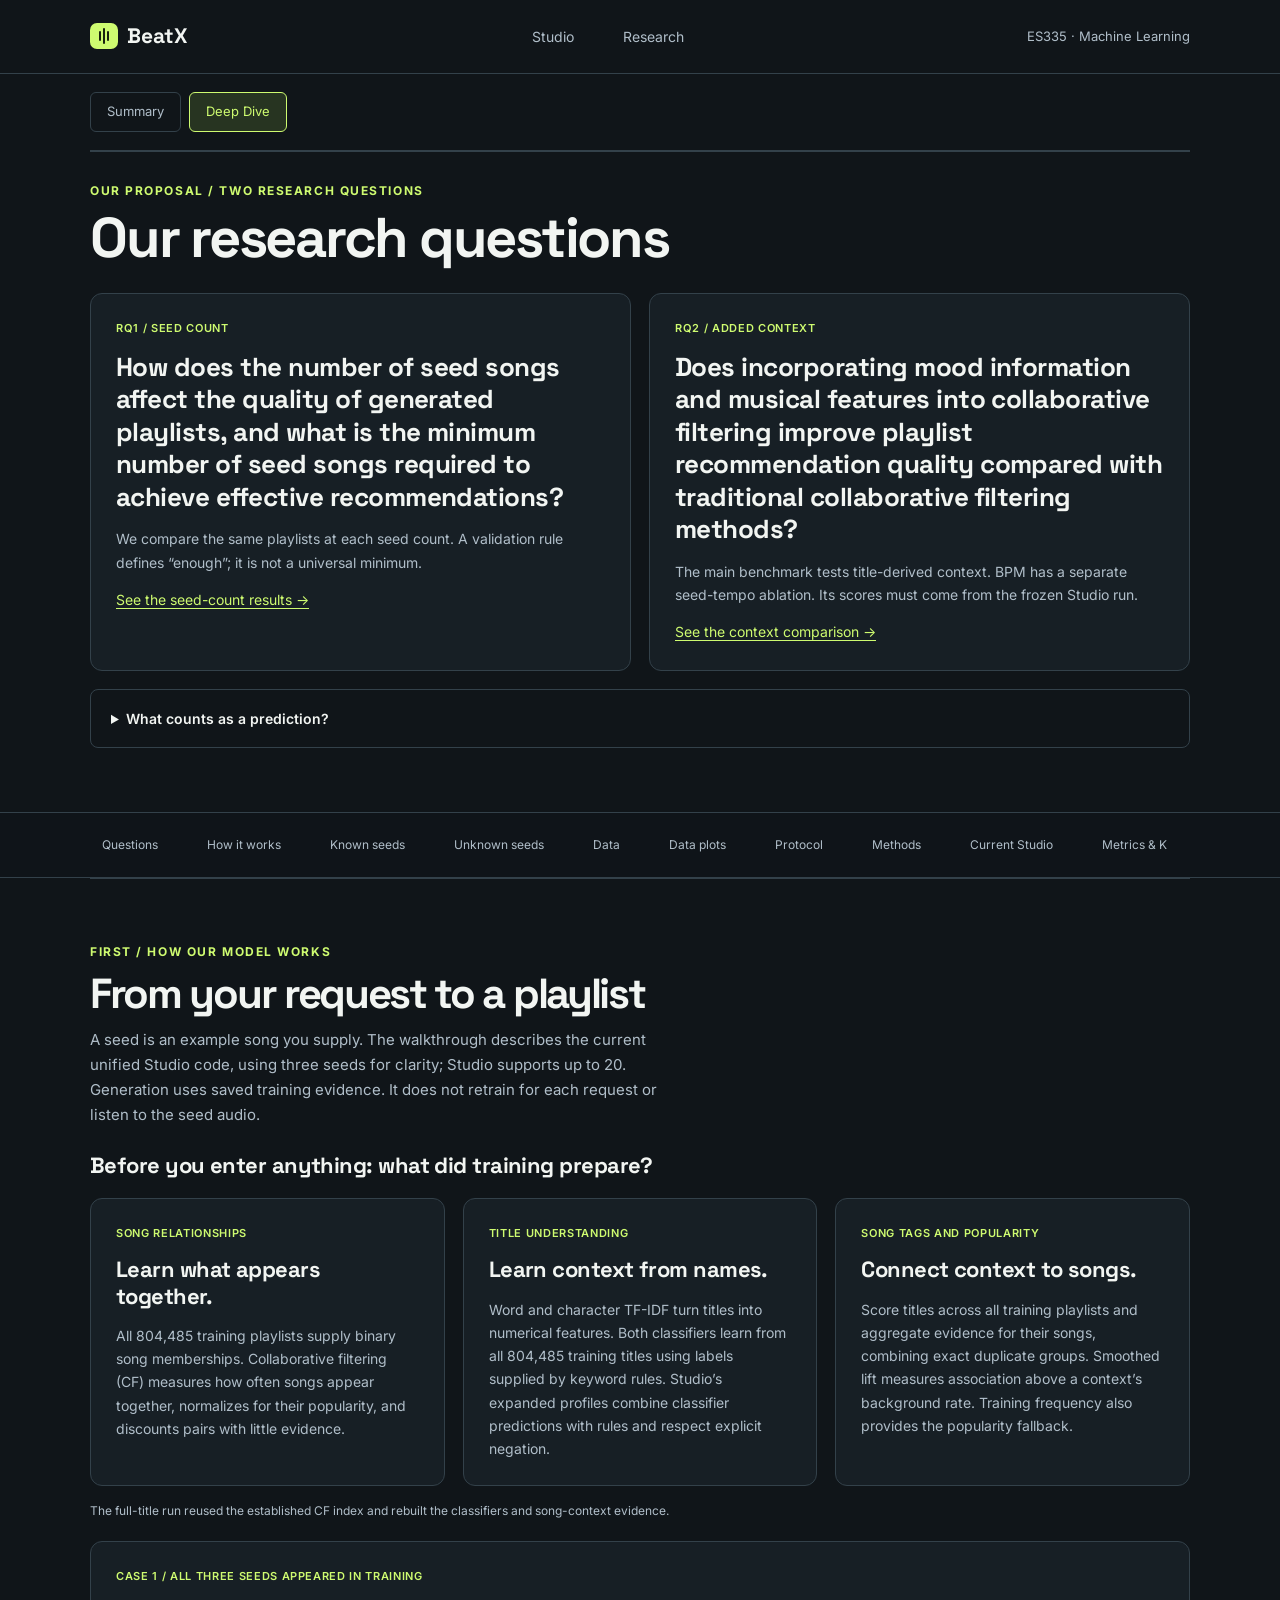
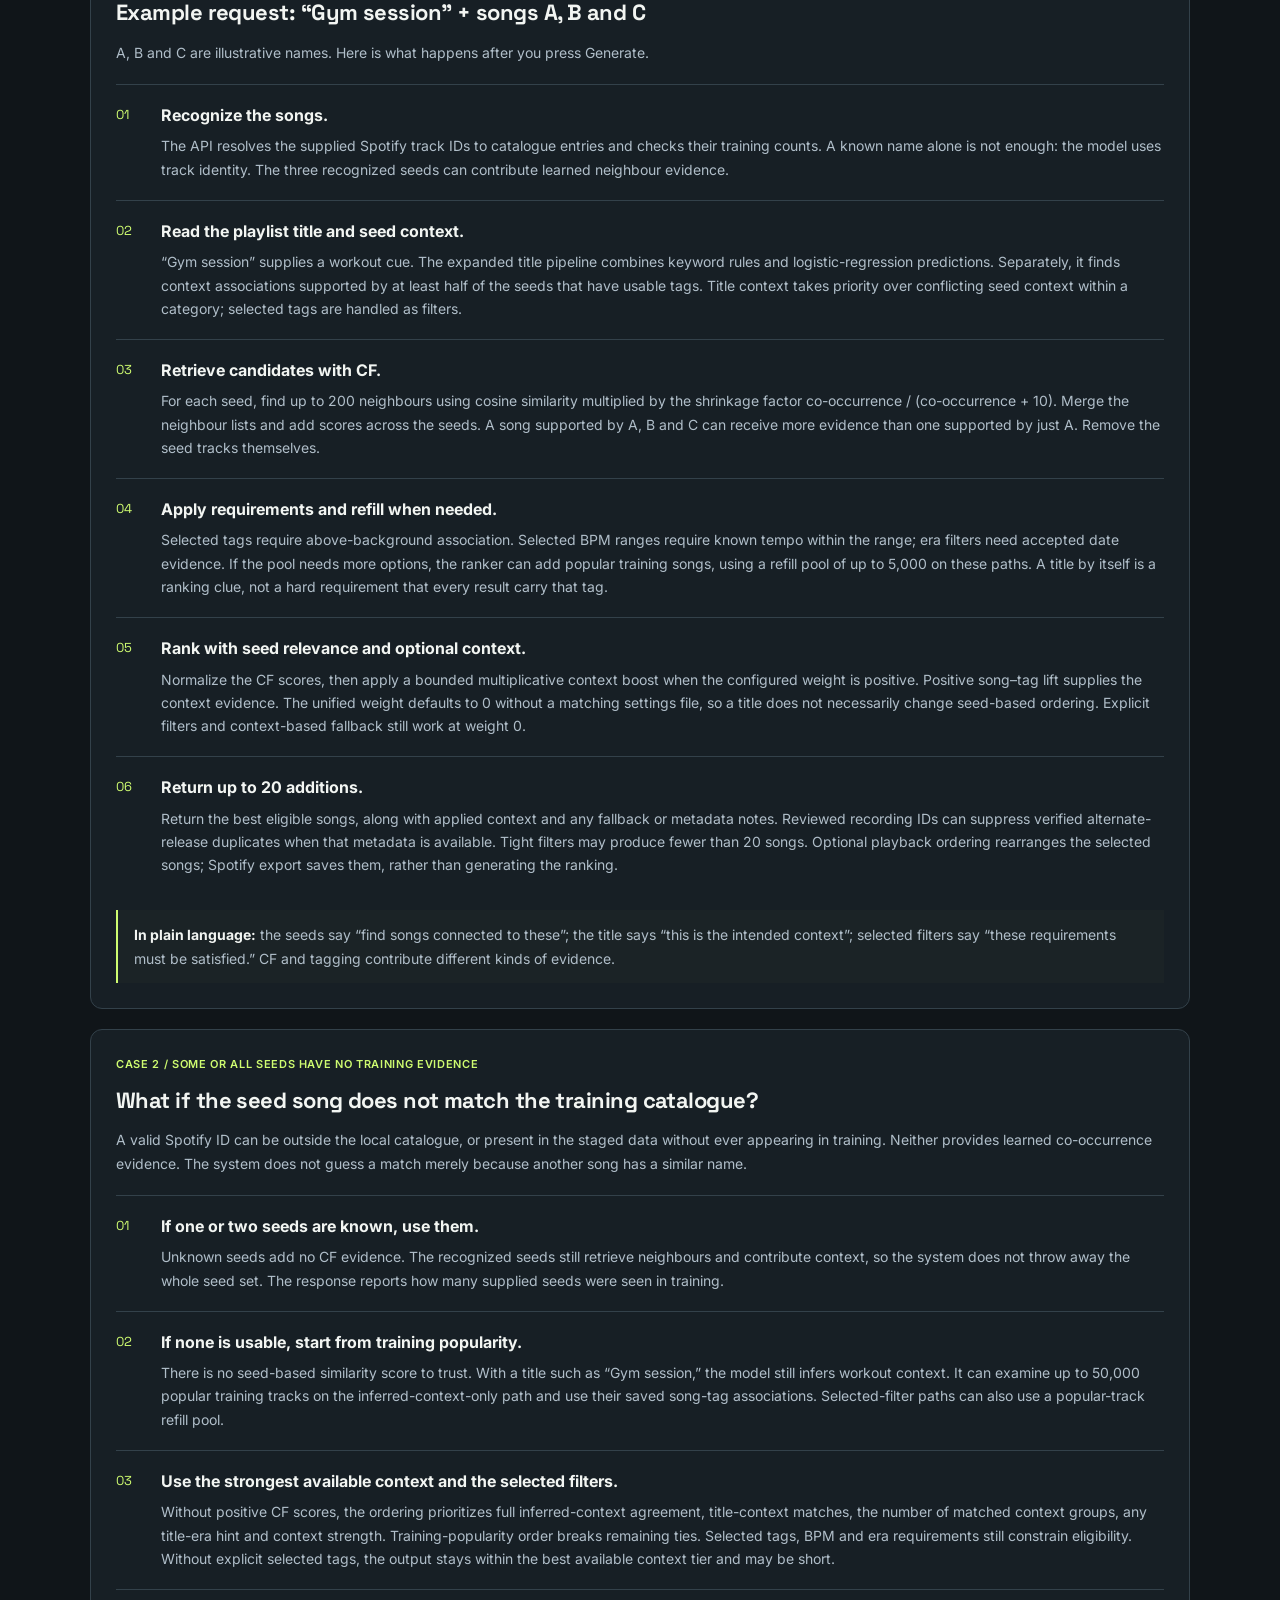
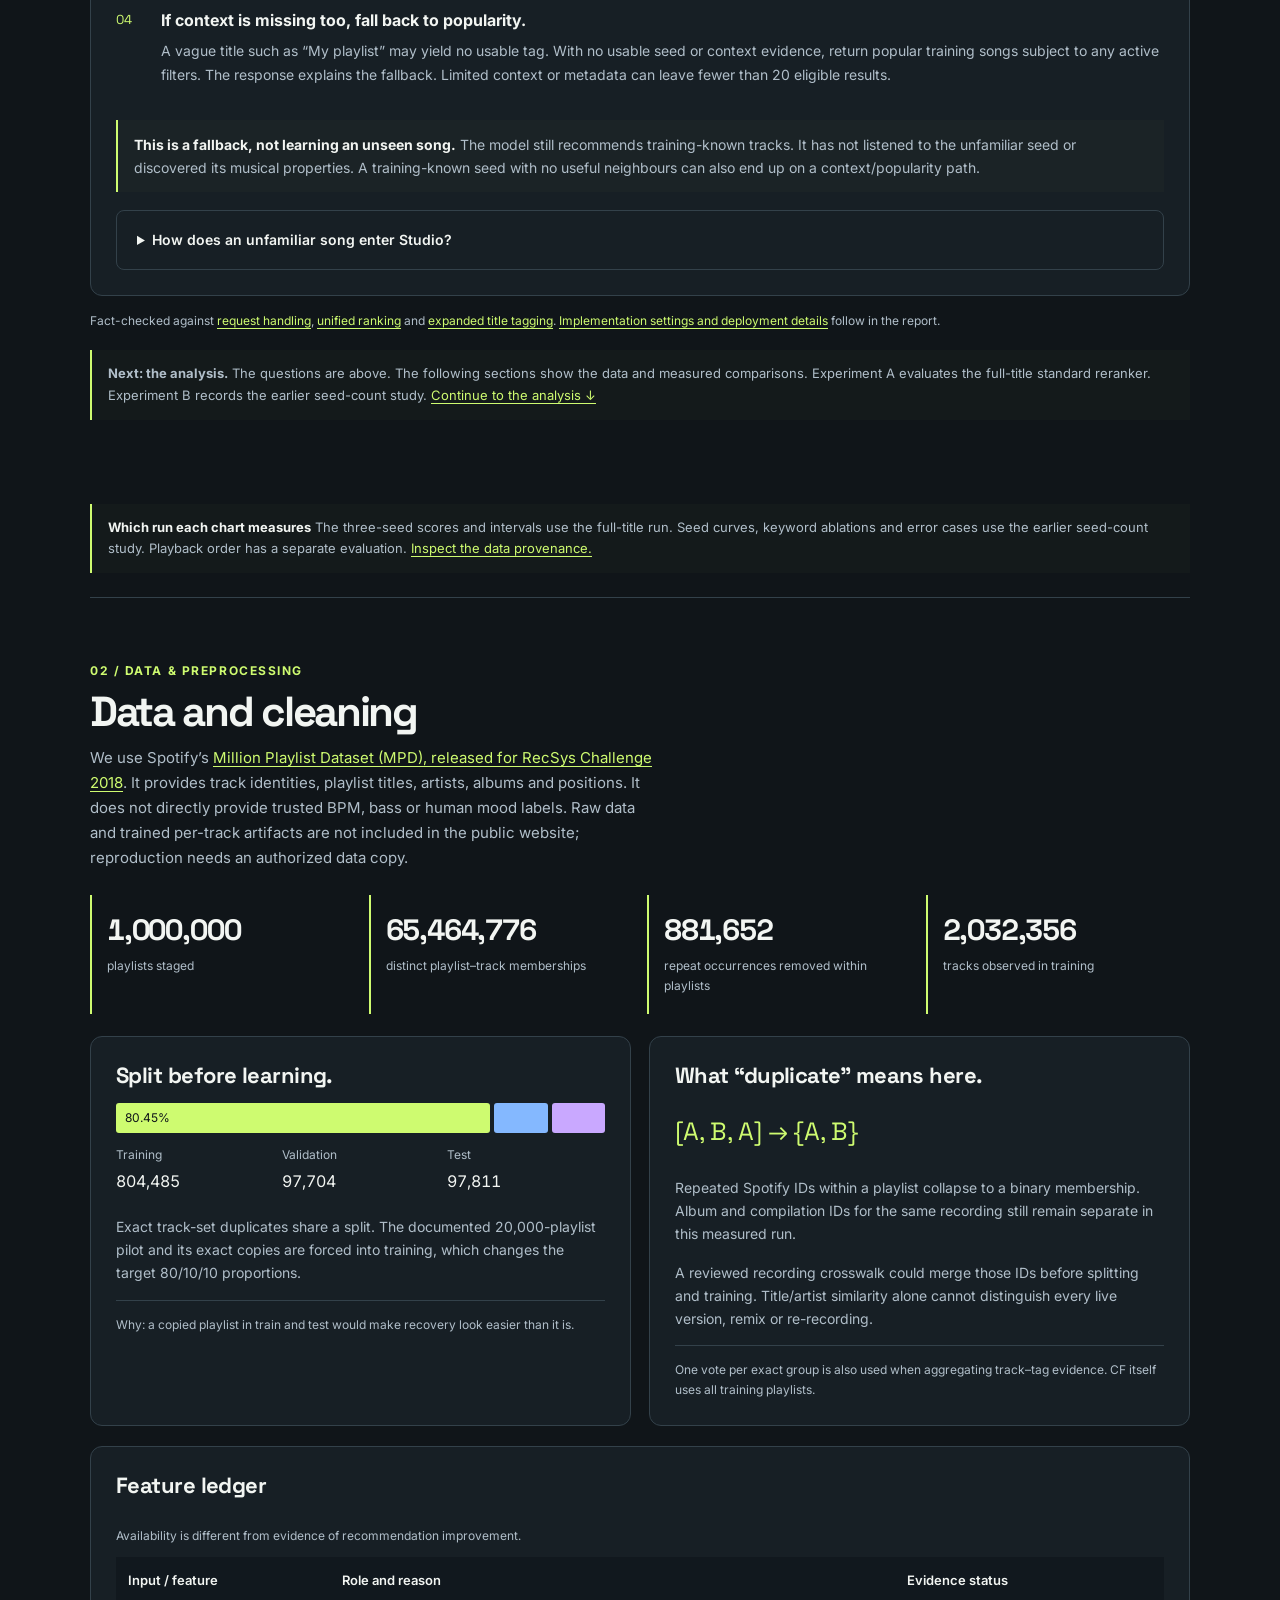
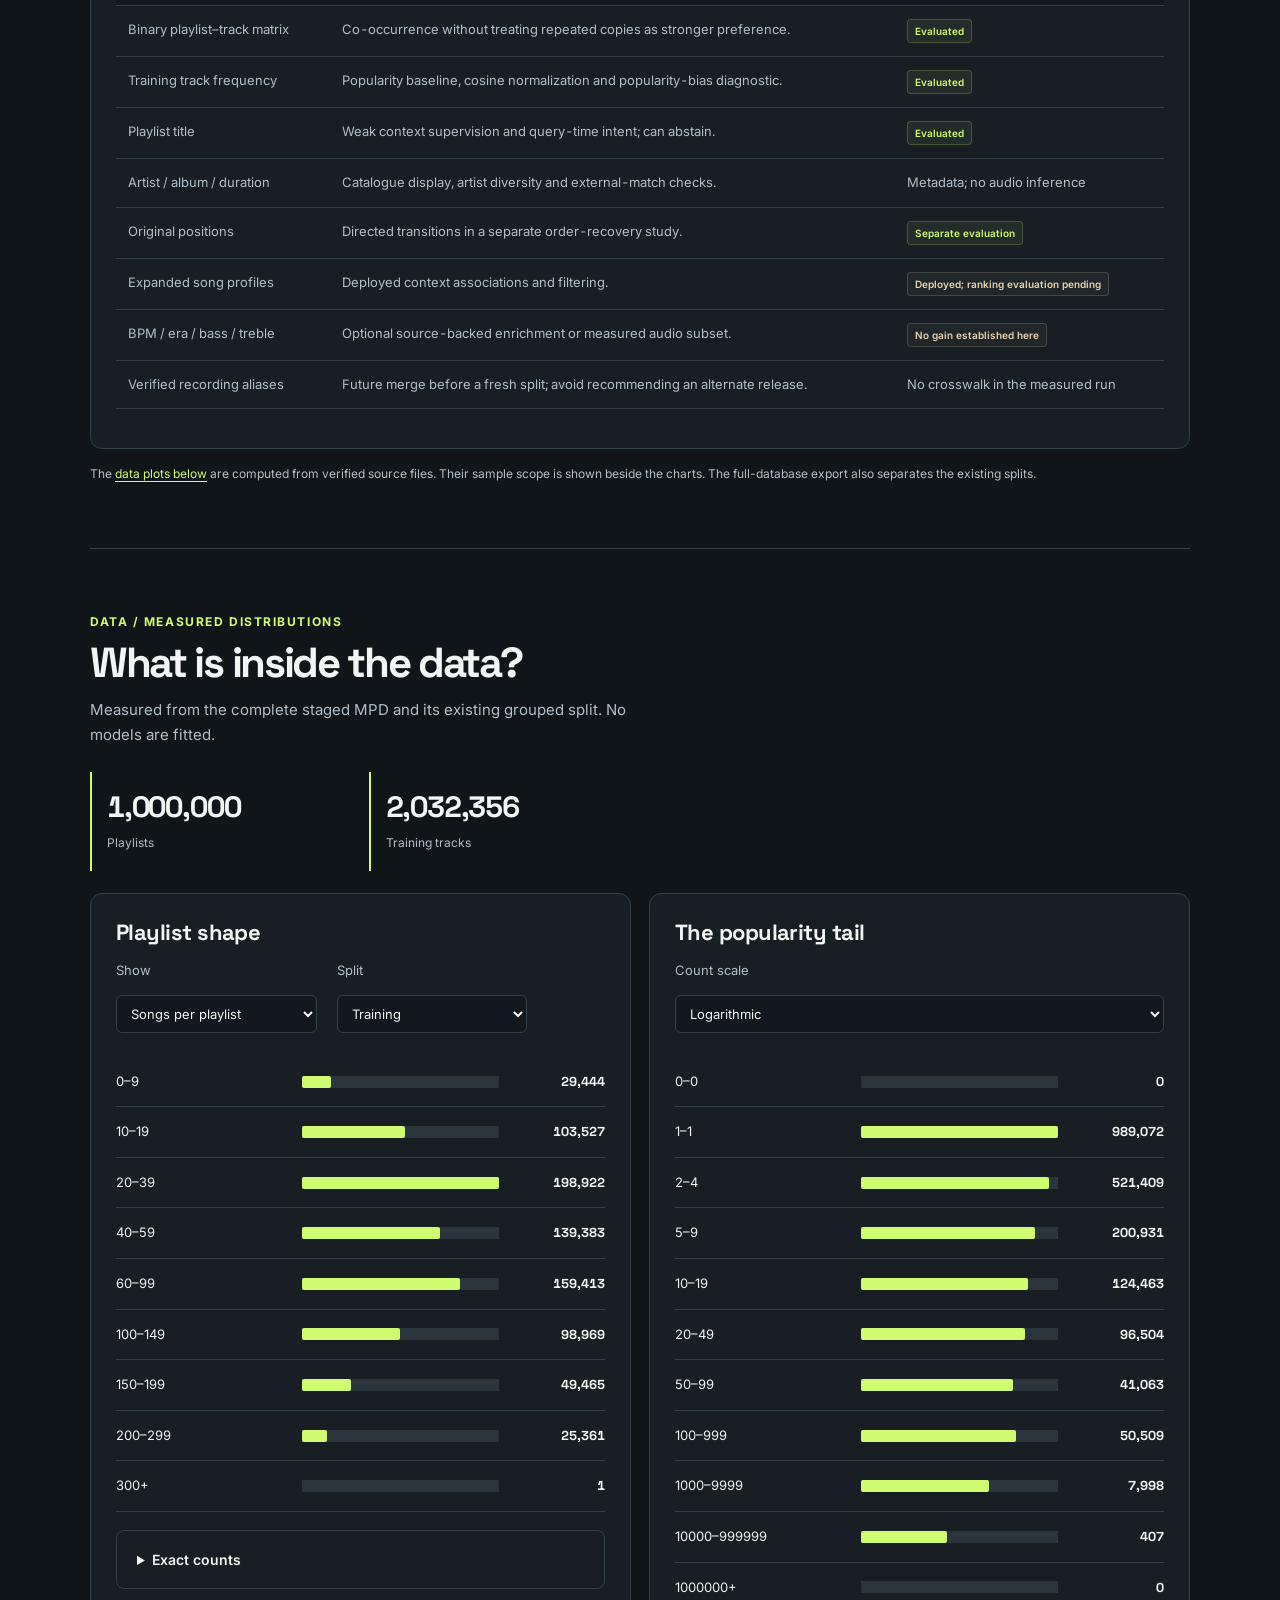
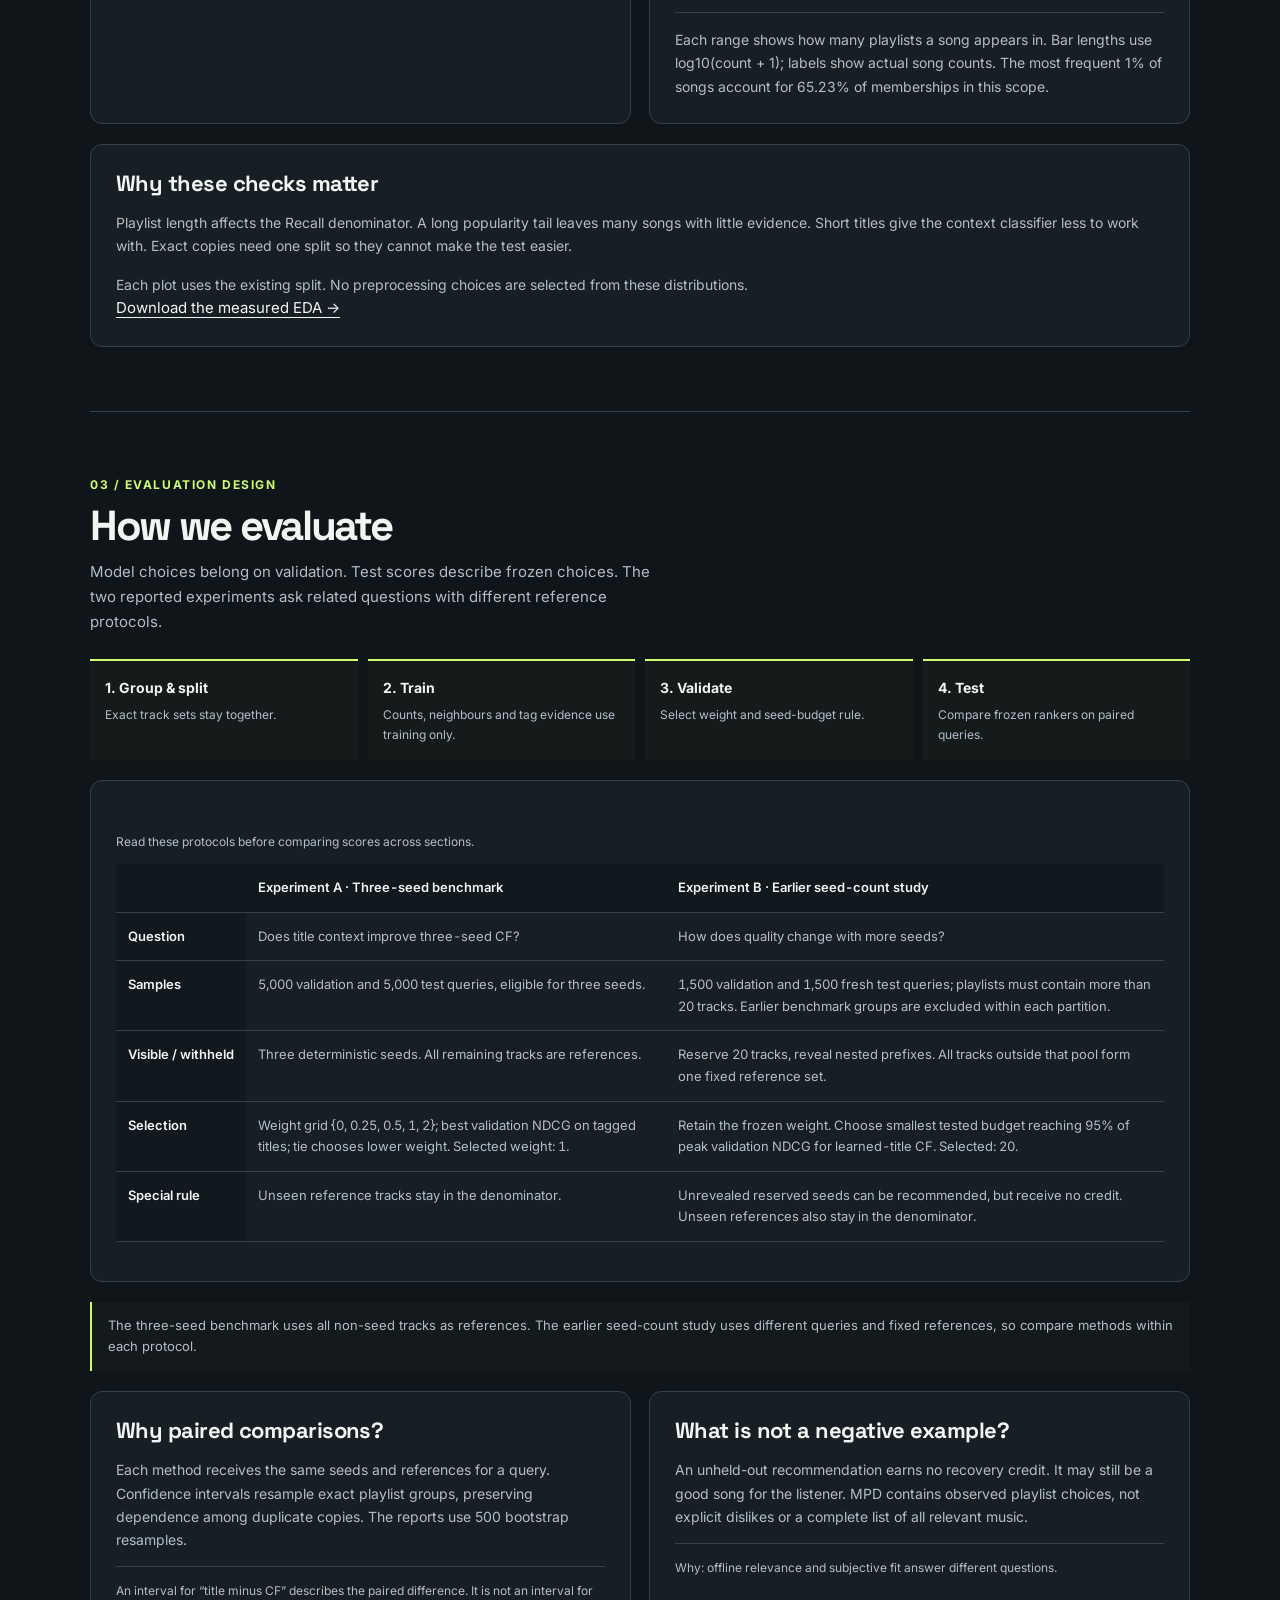
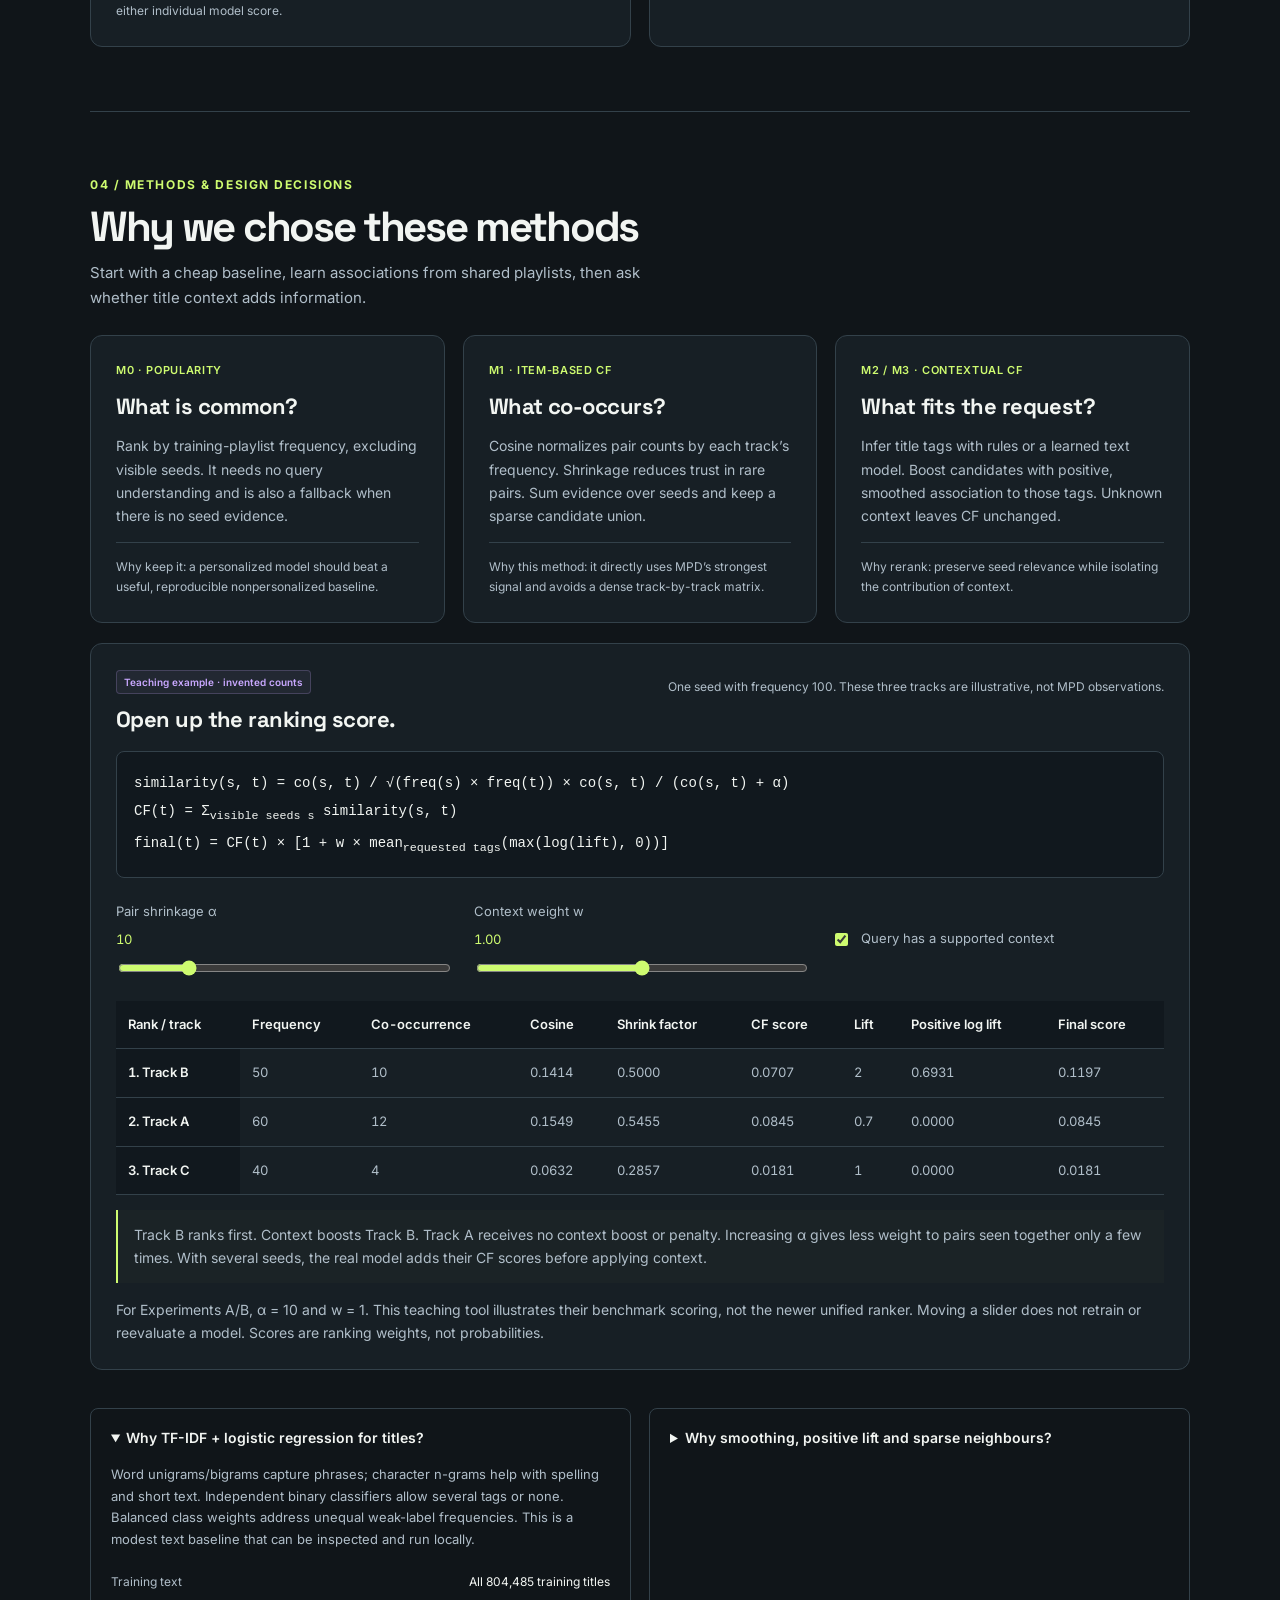
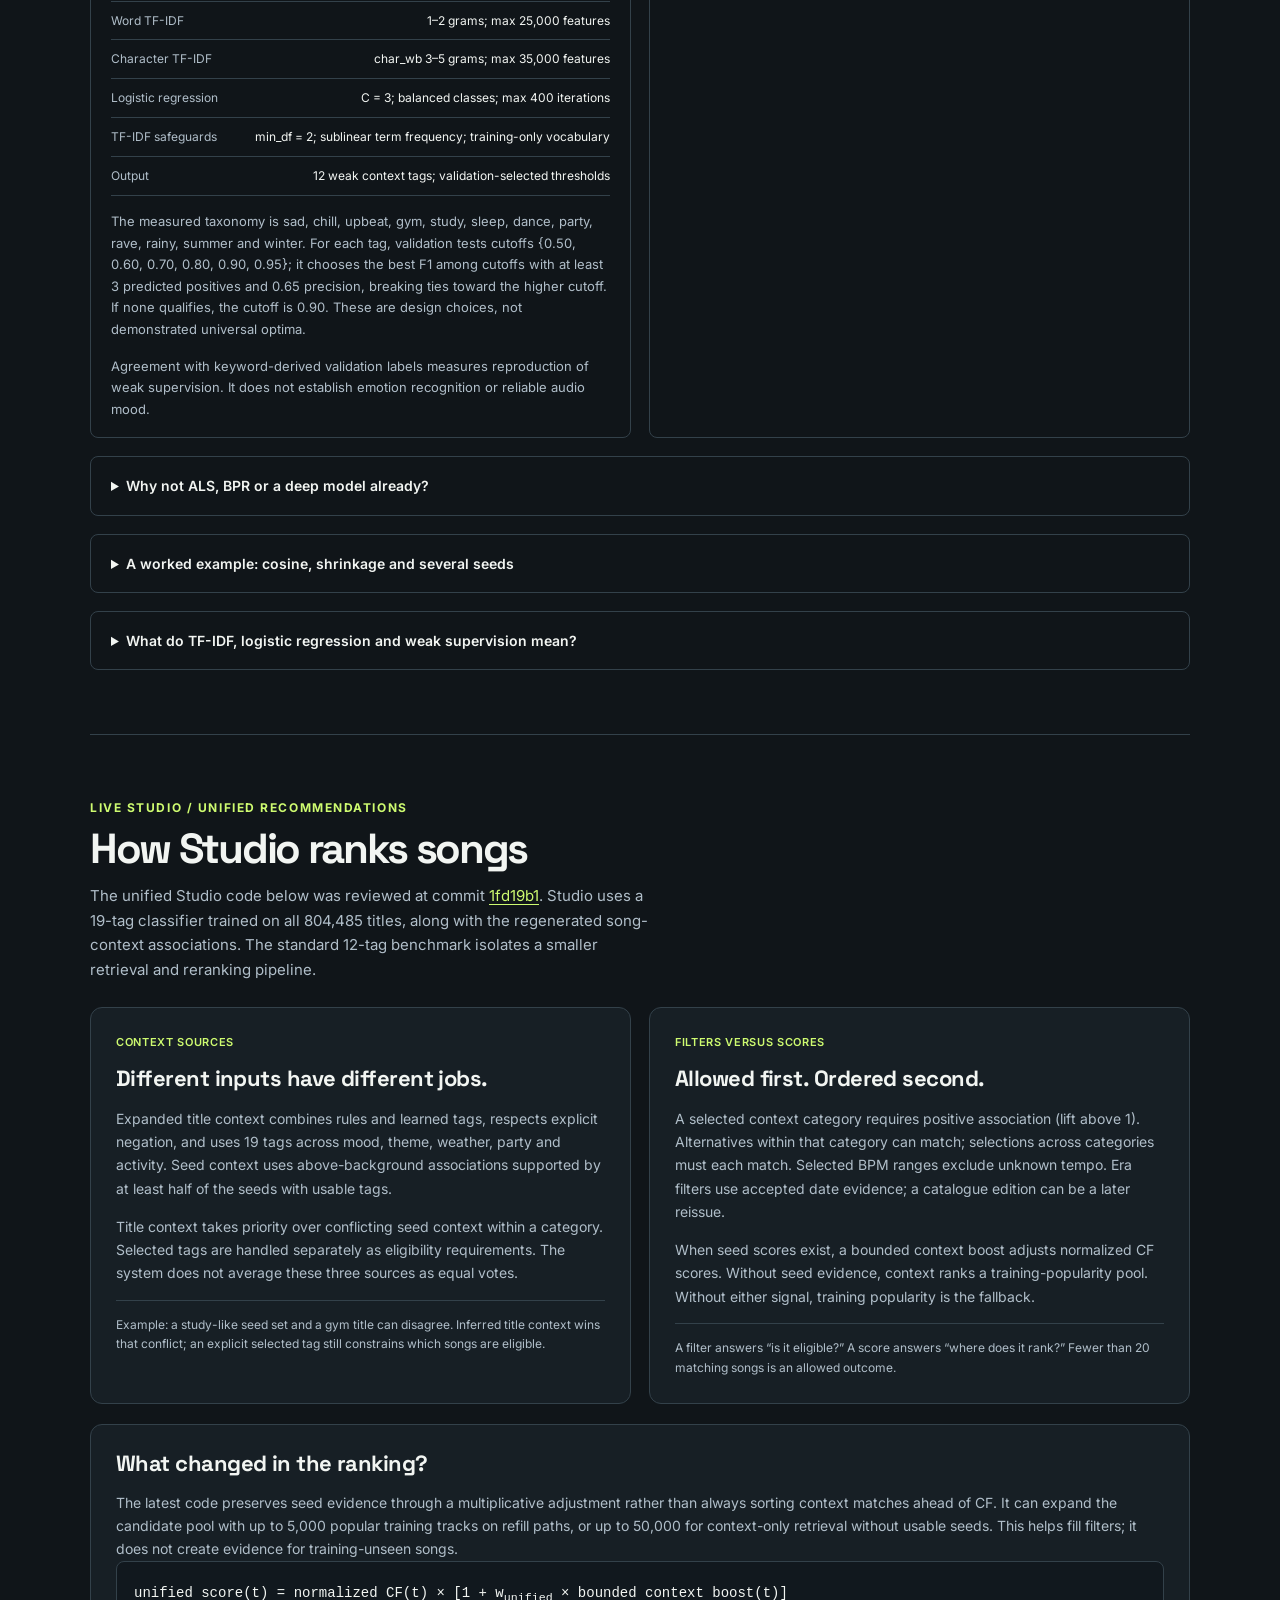
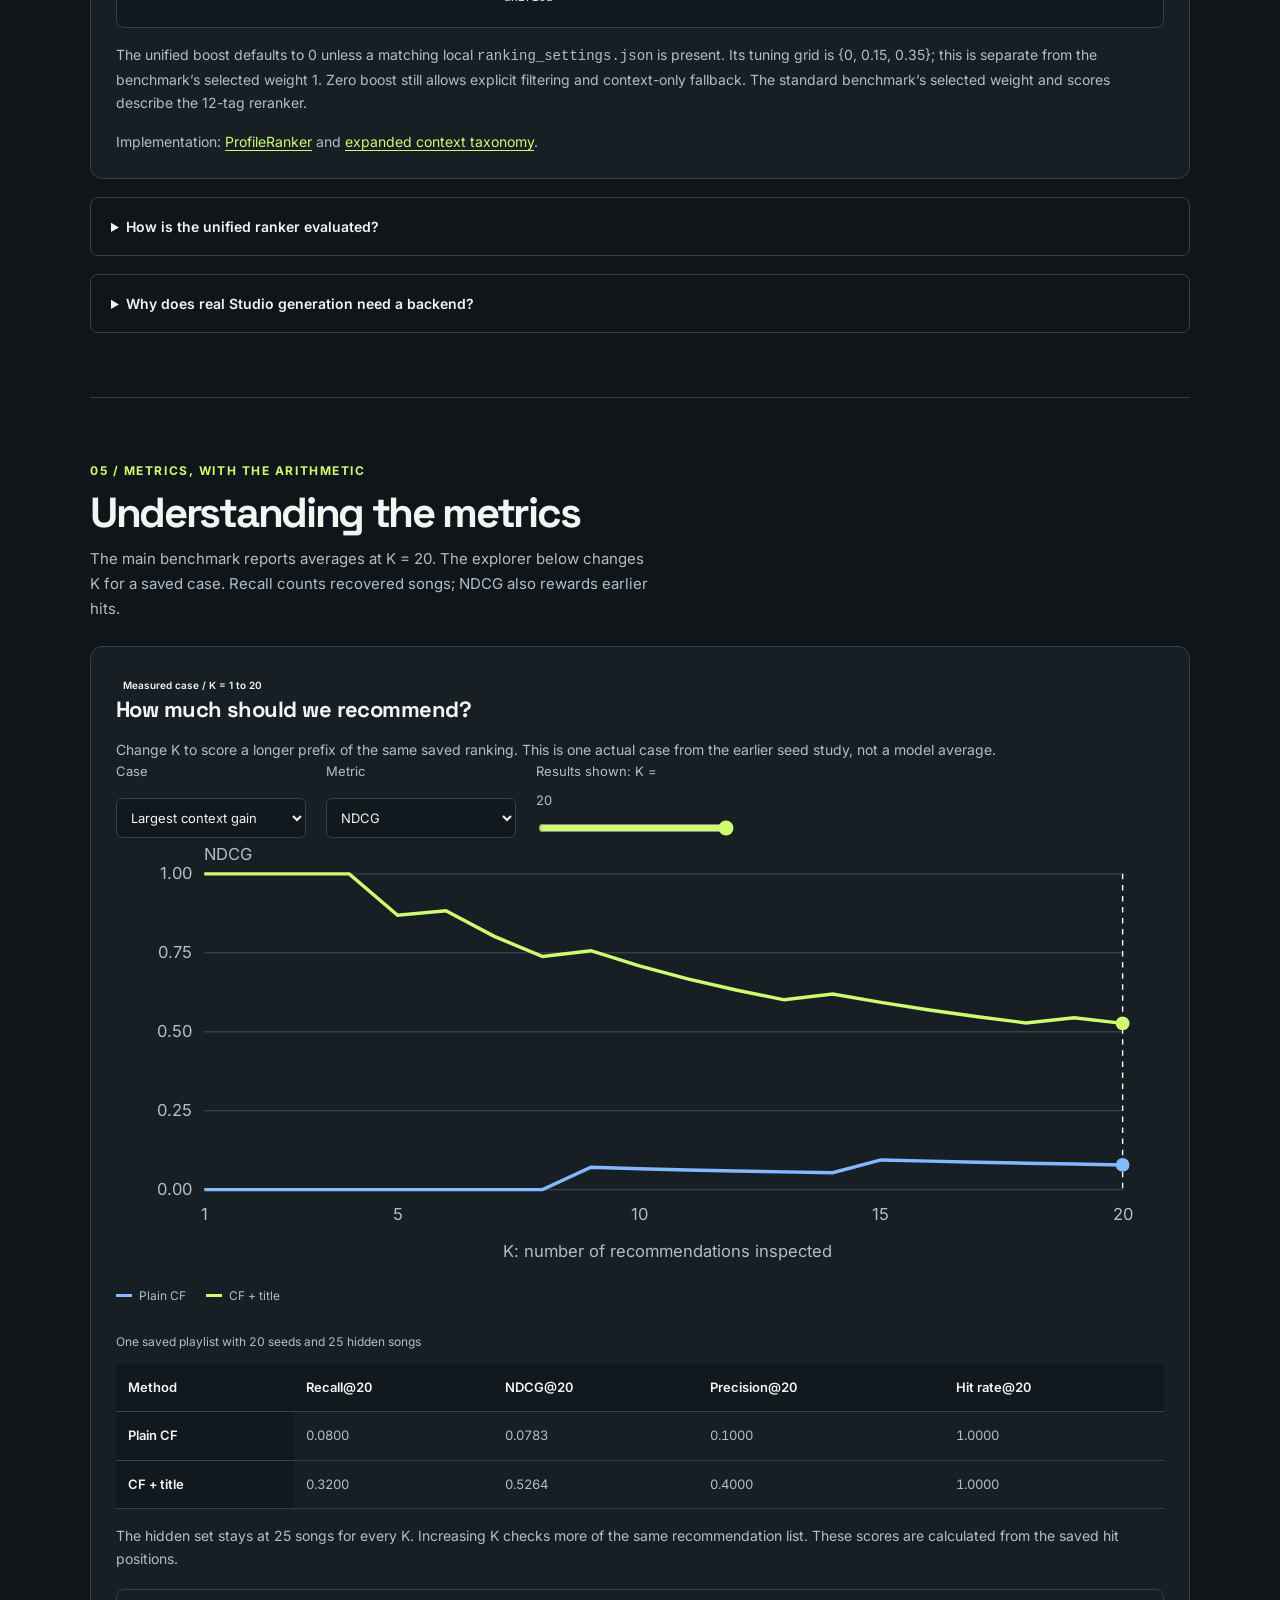
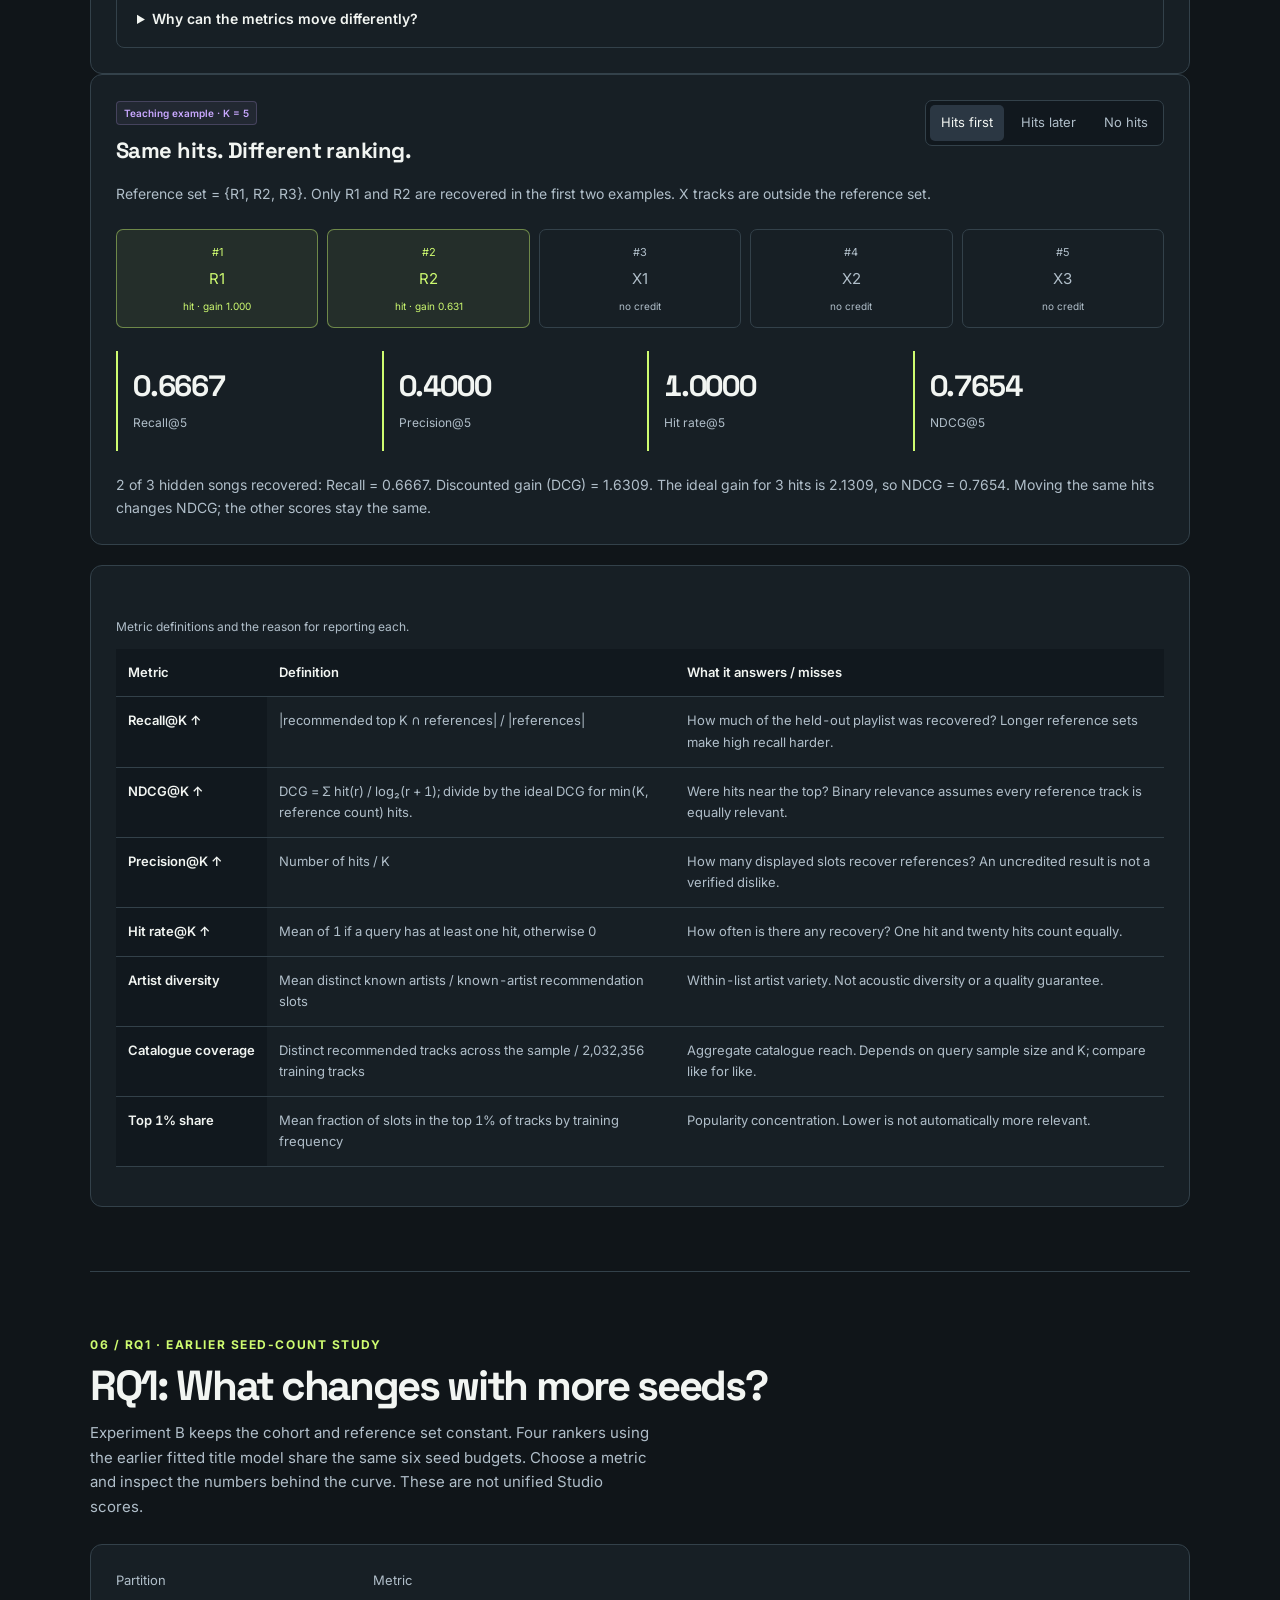
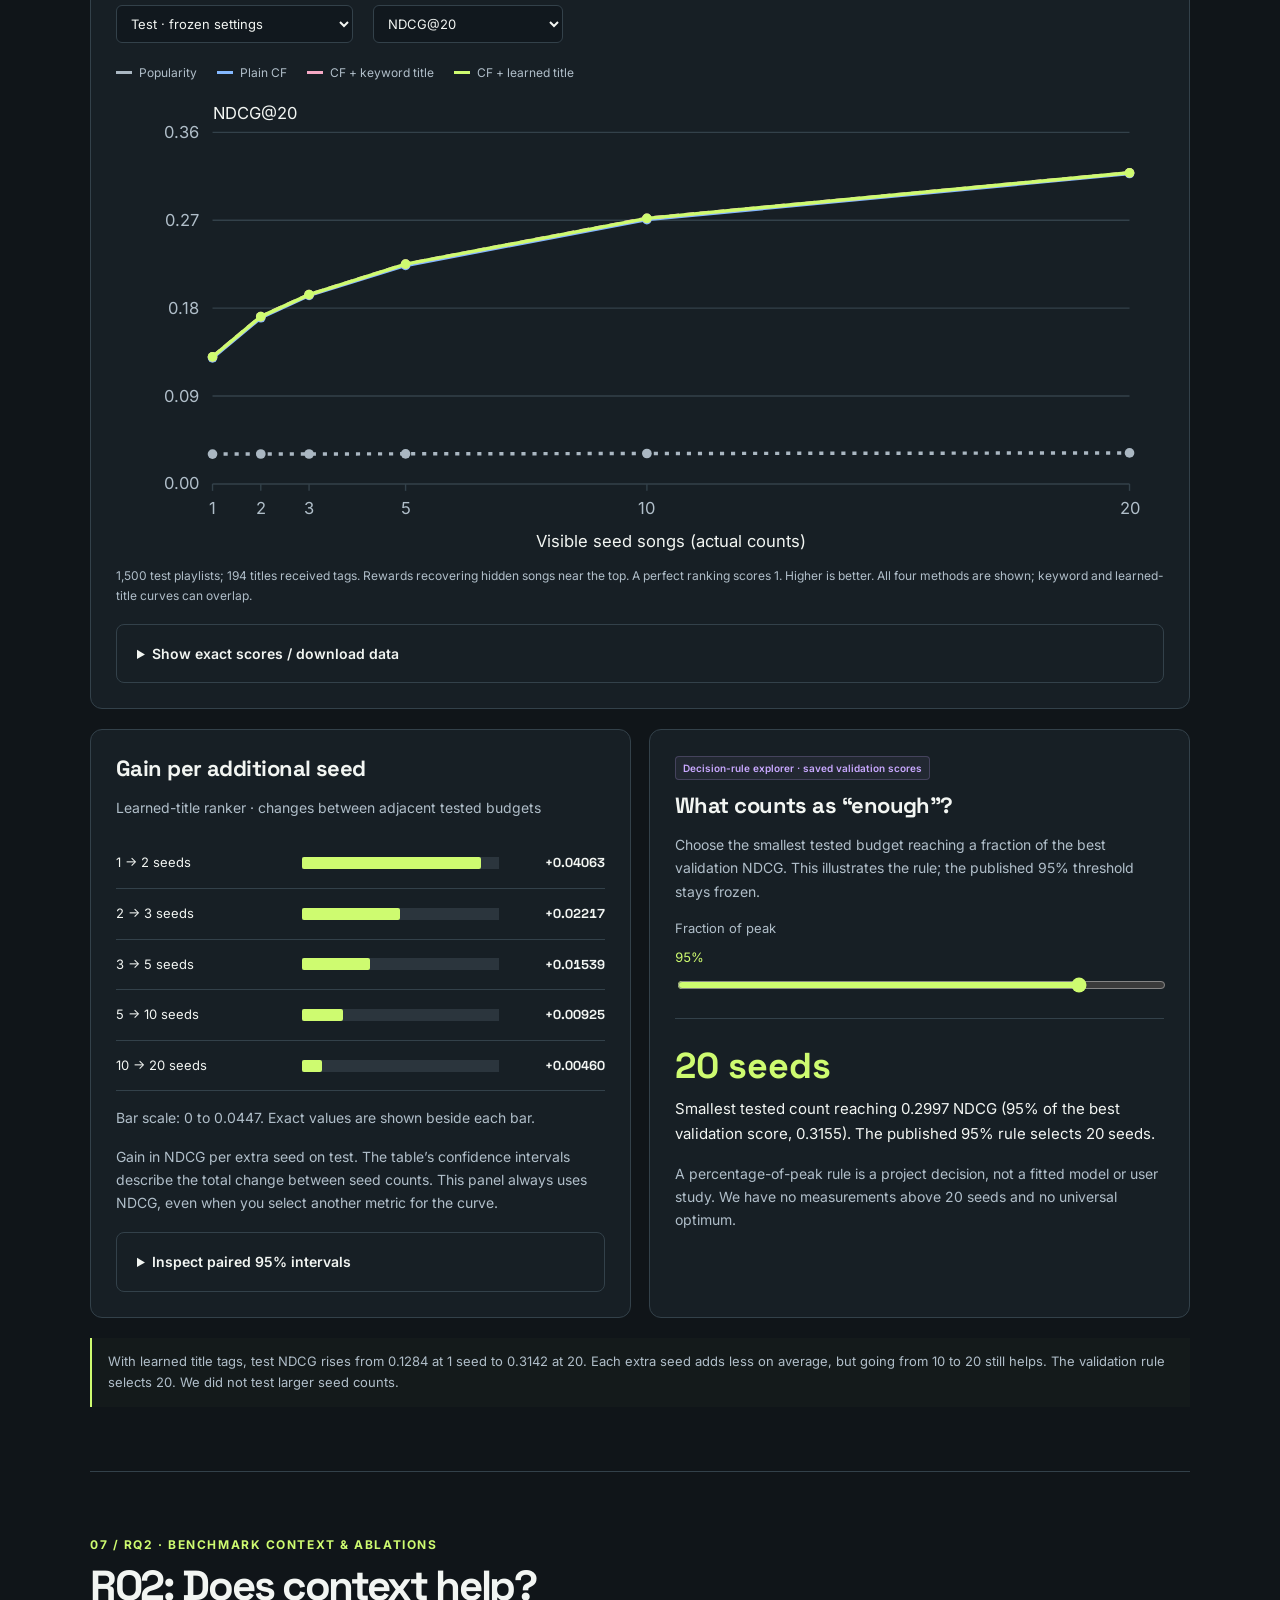
==== docs/research-deep-dive.html @ 0ef807b0 "Replace public viva preparation with team contributions Remove the Viva section and its navigation/b" ====
<!doctype html>
<html lang="en">
<head>
  <meta charset="utf-8">
  <meta name="viewport" content="width=device-width, initial-scale=1">
  <meta name="description" content="BeatX research: reproducible playlist continuation experiments, interactive explanations, seed-count analysis, ablations, metrics and failure cases.">
  <title>BeatX · Research Deep Dive</title>
  <link rel="preconnect" href="https://fonts.googleapis.com">
  <link rel="preconnect" href="https://fonts.gstatic.com" crossorigin>
  <link href="https://fonts.googleapis.com/css2?family=Inter:wght@400;500;600;700&family=Space+Grotesk:wght@400;500;600;700&display=swap" rel="stylesheet">
  <link rel="stylesheet" href="styles.css">
  <link rel="stylesheet" href="research.css">
  <link rel="icon" href="favicon.svg" type="image/svg+xml">
  <script src="experiment.js?v=full-title" defer></script>
  <script src="seed_experiment.js" defer></script>
  <script src="sequence_experiment.js" defer></script>
  <script src="research.js?v=full-title" defer></script>
  <script src="research_extra_data.js" defer></script>
  <script src="research_additions.js" defer></script>
</head>
<body data-page="research">
  <a class="skip" href="#main">Skip to content</a>
  <header class="topbar"><div class="shell navigation">
    <a class="brand" href="index.html" aria-label="BeatX Studio"><span class="brand-icon" aria-hidden="true"><i></i><i></i><i></i></span> BeatX</a>
    <nav aria-label="Main navigation"><a href="index.html">Studio</a><a href="research.html" aria-current="true">Research</a></nav>
    <span class="course">ES335 · Machine Learning</span>
  </div></header>
  <nav class="shell research-page-tabs" aria-label="Research views"><a href="research.html">Summary</a><a href="research-deep-dive.html" aria-current="page">Deep Dive</a></nav>
  <main id="main">
    <span id="top"></span>
    <section class="section shell research-questions-first" id="questions" aria-labelledby="questions-title">
      <div class="section-heading"><p class="eyebrow">Our proposal / Two research questions</p><h1 id="questions-title">Our research questions</h1></div>
      <div class="research-grid two">
        <article class="research-card"><span class="research-label">RQ1 / Seed count</span><h3>How does the number of seed songs affect the quality of generated playlists, and what is the minimum number of seed songs required to achieve effective recommendations?</h3><p>We compare the same playlists at each seed count. A validation rule defines “enough”; it is not a universal minimum.</p><a href="#seed-study">See the seed-count results →</a></article>
        <article class="research-card"><span class="research-label">RQ2 / Added context</span><h3>Does incorporating mood information and musical features into collaborative filtering improve playlist recommendation quality compared with traditional collaborative filtering methods?</h3><p>The main benchmark tests title-derived context. BPM has a separate seed-tempo ablation. Its scores must come from the frozen Studio run.</p><a href="#results">See the context comparison →</a></article>
      </div>
      <details class="research-details"><summary>What counts as a prediction?</summary><p>One query is a held-out playlist. The user supplies visible seed songs and optional context. The model returns up to 20 additions. Hidden songs are used only to score the result.</p><dl class="research-task-facts"><div><dt>Data unit</dt><dd>One playlist; each matrix entry records whether a song belongs to it.</dd></div><div><dt>Prediction time</dt><dd>After the request, before new songs are selected.</dd></div><div><dt>Available information</dt><dd>The request and frozen training evidence.</dd></div><div><dt>Claim</dt><dd>Recovery of hidden songs. Listening satisfaction is not measured.</dd></div></dl></details>
    </section>
<div class="research-toc"><nav class="shell" aria-label="Research contents"><a href="#questions">Questions</a><a href="#overview">How it works</a><a href="#known-seeds">Known seeds</a><a href="#unknown-seeds">Unknown seeds</a><a href="#features">Data</a><a href="#eda">Data plots</a><a href="#evaluation">Protocol</a><a href="#method">Methods</a><a href="#studio-pipeline">Current Studio</a><a href="#metrics">Metrics &amp; K</a><a href="#studio-evaluation">Studio results</a><a href="#studio-audit">Studio failures</a><a href="#seed-study">Seeds</a><a href="#results">Context</a><a href="#findings">Errors &amp; tradeoffs</a><a href="#method-status">Method status</a><a href="#limitations">Limits</a><a href="#conclusion">Conclusion</a><a href="#rubric">Rubric</a><a href="#contributions">Contributions</a><a href="#reproduce">Reproduce</a></nav></div>
    <div class="shell research-alert" id="research-status" role="status" hidden></div>
    <noscript><div class="shell research-note">Charts and teaching tools need JavaScript. The report text and <a href="data/research/benchmark.csv">downloadable results</a> remain available. Held-out NDCG@20 was 0.03723 for popularity, 0.24966 for CF and 0.25126 for CF + title.</div></noscript>

    <section class="section shell" id="overview" aria-labelledby="overview-title">
      <div class="section-heading"><p class="eyebrow">First / How our model works</p><h2 id="overview-title">From your request to a playlist</h2><p>A seed is an example song you supply. The walkthrough describes the current unified Studio code, using three seeds for clarity; Studio supports up to 20. Generation uses saved training evidence. It does not retrain for each request or listen to the seed audio.</p></div>
      <h3>Before you enter anything: what did training prepare?</h3>
      <div class="research-grid three">
        <article class="research-card"><span class="research-label">Song relationships</span><h3>Learn what appears together.</h3><p>All 804,485 training playlists supply binary song memberships. Collaborative filtering (CF) measures how often songs appear together, normalizes for their popularity, and discounts pairs with little evidence.</p></article>
        <article class="research-card"><span class="research-label">Title understanding</span><h3>Learn context from names.</h3><p>Word and character TF-IDF turn titles into numerical features. Both classifiers learn from all 804,485 training titles using labels supplied by keyword rules. Studio’s expanded profiles combine classifier predictions with rules and respect explicit negation.</p></article>
        <article class="research-card"><span class="research-label">Song tags and popularity</span><h3>Connect context to songs.</h3><p>Score titles across all training playlists and aggregate evidence for their songs, combining exact duplicate groups. Smoothed lift measures association above a context’s background rate. Training frequency also provides the popularity fallback.</p></article>
      </div>
      <p class="research-caption">The full-title run reused the established CF index and rebuilt the classifiers and song-context evidence.</p>

      <article class="research-card research-space" id="known-seeds" aria-labelledby="known-seeds-title">
        <span class="research-label">Case 1 / All three seeds appeared in training</span><h3 id="known-seeds-title">Example request: “Gym session” + songs A, B and C</h3><p>A, B and C are illustrative names. Here is what happens after you press Generate.</p>
        <ol class="research-walkthrough">
          <li><h4>Recognize the songs.</h4><p>The API resolves the supplied Spotify track IDs to catalogue entries and checks their training counts. A known name alone is not enough: the model uses track identity. The three recognized seeds can contribute learned neighbour evidence.</p></li>
          <li><h4>Read the playlist title and seed context.</h4><p>“Gym session” supplies a workout cue. The expanded title pipeline combines keyword rules and logistic-regression predictions. Separately, it finds context associations supported by at least half of the seeds that have usable tags. Title context takes priority over conflicting seed context within a category; selected tags are handled as filters.</p></li>
          <li><h4>Retrieve candidates with CF.</h4><p>For each seed, find up to 200 neighbours using cosine similarity multiplied by the shrinkage factor co-occurrence / (co-occurrence + 10). Merge the neighbour lists and add scores across the seeds. A song supported by A, B and C can receive more evidence than one supported by just A. Remove the seed tracks themselves.</p></li>
          <li><h4>Apply requirements and refill when needed.</h4><p>Selected tags require above-background association. Selected BPM ranges require known tempo within the range; era filters need accepted date evidence. If the pool needs more options, the ranker can add popular training songs, using a refill pool of up to 5,000 on these paths. A title by itself is a ranking clue, not a hard requirement that every result carry that tag.</p></li>
          <li><h4>Rank with seed relevance and optional context.</h4><p>Normalize the CF scores, then apply a bounded multiplicative context boost when the configured weight is positive. Positive song–tag lift supplies the context evidence. The unified weight defaults to 0 without a matching settings file, so a title does not necessarily change seed-based ordering. Explicit filters and context-based fallback still work at weight 0.</p></li>
          <li><h4>Return up to 20 additions.</h4><p>Return the best eligible songs, along with applied context and any fallback or metadata notes. Reviewed recording IDs can suppress verified alternate-release duplicates when that metadata is available. Tight filters may produce fewer than 20 songs. Optional playback ordering rearranges the selected songs; Spotify export saves them, rather than generating the ranking.</p></li>
        </ol>
        <p class="research-note"><strong>In plain language:</strong> the seeds say “find songs connected to these”; the title says “this is the intended context”; selected filters say “these requirements must be satisfied.” CF and tagging contribute different kinds of evidence.</p>
      </article>

      <article class="research-card research-space" id="unknown-seeds" aria-labelledby="unknown-seeds-title">
        <span class="research-label">Case 2 / Some or all seeds have no training evidence</span><h3 id="unknown-seeds-title">What if the seed song does not match the training catalogue?</h3><p>A valid Spotify ID can be outside the local catalogue, or present in the staged data without ever appearing in training. Neither provides learned co-occurrence evidence. The system does not guess a match merely because another song has a similar name.</p>
        <ol class="research-walkthrough">
          <li><h4>If one or two seeds are known, use them.</h4><p>Unknown seeds add no CF evidence. The recognized seeds still retrieve neighbours and contribute context, so the system does not throw away the whole seed set. The response reports how many supplied seeds were seen in training.</p></li>
          <li><h4>If none is usable, start from training popularity.</h4><p>There is no seed-based similarity score to trust. With a title such as “Gym session,” the model still infers workout context. It can examine up to 50,000 popular training tracks on the inferred-context-only path and use their saved song-tag associations. Selected-filter paths can also use a popular-track refill pool.</p></li>
          <li><h4>Use the strongest available context and the selected filters.</h4><p>Without positive CF scores, the ordering prioritizes full inferred-context agreement, title-context matches, the number of matched context groups, any title-era hint and context strength. Training-popularity order breaks remaining ties. Selected tags, BPM and era requirements still constrain eligibility. Without explicit selected tags, the output stays within the best available context tier and may be short.</p></li>
          <li><h4>If context is missing too, fall back to popularity.</h4><p>A vague title such as “My playlist” may yield no usable tag. With no usable seed or context evidence, return popular training songs subject to any active filters. The response explains the fallback. Limited context or metadata can leave fewer than 20 eligible results.</p></li>
        </ol>
        <p class="research-note"><strong>This is a fallback, not learning an unseen song.</strong> The model still recommends training-known tracks. It has not listened to the unfamiliar seed or discovered its musical properties. A training-known seed with no useful neighbours can also end up on a context/popularity path.</p>
        <details class="research-details"><summary>How does an unfamiliar song enter Studio?</summary><p>Name search looks in the local catalogue; it does not search all of Spotify. A valid Spotify track ID or track link outside that catalogue can be represented as an unknown seed by the API. Missing training support and unfamiliar catalogue identity both prevent CF evidence. Alternate releases count as the same recording only when a verified mapping is available.</p></details>
      </article>
      <p class="research-caption">Fact-checked against <a href="https://github.com/keshtib07-ghost/ES-335-BeatX-Automatic-Playlist-Continuation/blob/1fd19b1ecdd7a3546d52d21989de02d7582e0184/scripts/serve_million_demo.py">request handling</a>, <a href="https://github.com/keshtib07-ghost/ES-335-BeatX-Automatic-Playlist-Continuation/blob/1fd19b1ecdd7a3546d52d21989de02d7582e0184/src/playlist_model/profile_ranker.py">unified ranking</a> and <a href="https://github.com/keshtib07-ghost/ES-335-BeatX-Automatic-Playlist-Continuation/blob/1fd19b1ecdd7a3546d52d21989de02d7582e0184/src/playlist_model/profile_tags.py">expanded title tagging</a>. <a href="#studio-pipeline">Implementation settings and deployment details</a> follow in the report.</p>
      <p class="research-note"><strong>Next: the analysis.</strong> The questions are above. The following sections show the data and measured comparisons. Experiment A evaluates the full-title standard reranker. Experiment B records the earlier seed-count study. <a href="#questions">Continue to the analysis ↓</a></p>
    </section>

    <aside class="shell research-note research-evidence" aria-label="Which model the charts evaluate"><strong>Which run each chart measures</strong> The three-seed scores and intervals use the full-title run. Seed curves, keyword ablations and error cases use the earlier seed-count study. Playback order has a separate evaluation. <a href="data/research/provenance.json">Inspect the data provenance.</a></aside>



    <section class="section shell" id="features" aria-labelledby="features-title">
      <div class="section-heading"><p class="eyebrow">02 / Data &amp; preprocessing</p><h2 id="features-title">Data and cleaning</h2><p>We use Spotify’s <a href="https://www.aicrowd.com/challenges/spotify-million-playlist-dataset-challenge">Million Playlist Dataset (MPD), released for RecSys Challenge 2018</a>. It provides track identities, playlist titles, artists, albums and positions. It does not directly provide trusted BPM, bass or human mood labels. Raw data and trained per-track artifacts are not included in the public website; reproduction needs an authorized data copy.</p></div>
      <div class="research-stat-grid"><article><strong>1,000,000</strong><span>playlists staged</span></article><article><strong>65,464,776</strong><span>distinct playlist–track memberships</span></article><article><strong>881,652</strong><span>repeat occurrences removed within playlists</span></article><article><strong>2,032,356</strong><span>tracks observed in training</span></article></div>
      <div class="research-grid two">
        <article class="research-card"><h3>Split before learning.</h3><div class="research-split" role="img" aria-label="Train 804,485 playlists, validation 97,704, test 97,811"><span style="flex:804485">80.45%</span><span style="flex:97704"></span><span style="flex:97811"></span></div><dl class="research-split-labels"><div><dt>Training</dt><dd>804,485</dd></div><div><dt>Validation</dt><dd>97,704</dd></div><div><dt>Test</dt><dd>97,811</dd></div></dl><p>Exact track-set duplicates share a split. The documented 20,000-playlist pilot and its exact copies are forced into training, which changes the target 80/10/10 proportions.</p><p class="research-why">Why: a copied playlist in train and test would make recovery look easier than it is.</p></article>
        <article class="research-card"><h3>What “duplicate” means here.</h3><p class="research-example">[A, B, A] → {A, B}</p><p>Repeated Spotify IDs within a playlist collapse to a binary membership. Album and compilation IDs for the same recording still remain separate in this measured run.</p><p>A reviewed recording crosswalk could merge those IDs before splitting and training. Title/artist similarity alone cannot distinguish every live version, remix or re-recording.</p><p class="research-why">One vote per exact group is also used when aggregating track–tag evidence. CF itself uses all training playlists.</p></article>
      </div>
      <div class="research-card research-space"><h3>Feature ledger</h3><div class="table-wrap"><table><caption>Availability is different from evidence of recommendation improvement.</caption><thead><tr><th>Input / feature</th><th>Role and reason</th><th>Evidence status</th></tr></thead><tbody>
        <tr><td>Binary playlist–track matrix</td><td>Co-occurrence without treating repeated copies as stronger preference.</td><td><span class="research-badge measured">Evaluated</span></td></tr>
        <tr><td>Training track frequency</td><td>Popularity baseline, cosine normalization and popularity-bias diagnostic.</td><td><span class="research-badge measured">Evaluated</span></td></tr>
        <tr><td>Playlist title</td><td>Weak context supervision and query-time intent; can abstain.</td><td><span class="research-badge measured">Evaluated</span></td></tr>
        <tr><td>Artist / album / duration</td><td>Catalogue display, artist diversity and external-match checks.</td><td>Metadata; no audio inference</td></tr>
        <tr><td>Original positions</td><td>Directed transitions in a separate order-recovery study.</td><td><span class="research-badge measured">Separate evaluation</span></td></tr>
        <tr><td>Expanded song profiles</td><td>Deployed context associations and filtering.</td><td><span class="research-badge pending">Deployed; ranking evaluation pending</span></td></tr>
        <tr><td>BPM / era / bass / treble</td><td>Optional source-backed enrichment or measured audio subset.</td><td><span class="research-badge pending">No gain established here</span></td></tr>
        <tr><td>Verified recording aliases</td><td>Future merge before a fresh split; avoid recommending an alternate release.</td><td>No crosswalk in the measured run</td></tr>
      </tbody></table></div></div>
<p class="research-caption">The <a href="#eda">data plots below</a> are computed from verified source files. Their sample scope is shown beside the charts. The full-database export also separates the existing splits.</p>
    </section>

    <section class="section shell" id="eda" aria-labelledby="eda-title"><div class="section-heading"><p class="eyebrow">Data / Measured distributions</p><h2 id="eda-title">What is inside the data?</h2><p id="eda-scope">Measured from 20,000 verified training-pilot playlists. This subset describes the inputs we inspected; it does not stand in for the full million.</p></div><div id="eda-stats" class="research-stat-grid"></div><div class="research-grid two research-space"><article class="research-card"><h3>Playlist shape</h3><div class="research-controls"><label for="eda-dimension">Show<select id="eda-dimension"><option value="playlist_length">Songs per playlist</option><option value="title_length">Characters per title</option><option value="duplicate_group_size">Exact-copy group size</option></select></label><label for="eda-partition" id="eda-partition-label" hidden>Split<select id="eda-partition"><option value="train">Training</option><option value="validation">Validation</option><option value="test">Test</option></select></label></div><div id="eda-shape-chart"></div><details class="research-details"><summary>Exact counts</summary><div id="eda-shape-table" class="table-wrap"></div></details></article><article class="research-card"><h3>The popularity tail</h3><label for="eda-scale">Count scale<select id="eda-scale"><option value="log">Logarithmic</option><option value="linear">Linear</option></select></label><div id="eda-support-chart"></div><p id="eda-support-note" class="research-caption"></p></article></div><div class="research-card research-space"><h3>Why these checks matter</h3><p>Playlist length affects the Recall denominator. A long popularity tail leaves many songs with little evidence. Short titles give the context classifier less to work with. Exact copies need one split so they cannot make the test easier.</p><p id="eda-quality"></p><a href="data/research/eda_pilot.json" id="eda-download" download>Download the measured EDA →</a></div></section>

    <section class="section shell" id="evaluation" aria-labelledby="evaluation-title">
      <div class="section-heading"><p class="eyebrow">03 / Evaluation design</p><h2 id="evaluation-title">How we evaluate</h2><p>Model choices belong on validation. Test scores describe frozen choices. The two reported experiments ask related questions with different reference protocols.</p></div>
      <div class="research-pipeline" aria-label="Evaluation pipeline"><div><b>1. Group &amp; split</b><span>Exact track sets stay together.</span></div><div><b>2. Train</b><span>Counts, neighbours and tag evidence use training only.</span></div><div><b>3. Validate</b><span>Select weight and seed-budget rule.</span></div><div><b>4. Test</b><span>Compare frozen rankers on paired queries.</span></div></div>
      <div class="research-card"><div class="table-wrap"><table><caption>Read these protocols before comparing scores across sections.</caption><thead><tr><th></th><th>Experiment A · Three-seed benchmark</th><th>Experiment B · Earlier seed-count study</th></tr></thead><tbody>
        <tr><th>Question</th><td>Does title context improve three-seed CF?</td><td>How does quality change with more seeds?</td></tr>
        <tr><th>Samples</th><td>5,000 validation and 5,000 test queries, eligible for three seeds.</td><td>1,500 validation and 1,500 fresh test queries; playlists must contain more than 20 tracks. Earlier benchmark groups are excluded within each partition.</td></tr>
        <tr><th>Visible / withheld</th><td>Three deterministic seeds. All remaining tracks are references.</td><td>Reserve 20 tracks, reveal nested prefixes. All tracks outside that pool form one fixed reference set.</td></tr>
        <tr><th>Selection</th><td>Weight grid {0, 0.25, 0.5, 1, 2}; best validation NDCG on tagged titles; tie chooses lower weight. Selected weight: 1.</td><td>Retain the frozen weight. Choose smallest tested budget reaching 95% of peak validation NDCG for learned-title CF. Selected: 20.</td></tr>
        <tr><th>Special rule</th><td>Unseen reference tracks stay in the denominator.</td><td>Unrevealed reserved seeds can be recommended, but receive no credit. Unseen references also stay in the denominator.</td></tr>
      </tbody></table></div></div>
      <p class="research-note">The three-seed benchmark uses all non-seed tracks as references. The earlier seed-count study uses different queries and fixed references, so compare methods within each protocol.</p>
      <div class="research-grid two research-space"><article class="research-card"><h3>Why paired comparisons?</h3><p>Each method receives the same seeds and references for a query. Confidence intervals resample exact playlist groups, preserving dependence among duplicate copies. The reports use 500 bootstrap resamples.</p><p class="research-why">An interval for “title minus CF” describes the paired difference. It is not an interval for either individual model score.</p></article><article class="research-card"><h3>What is not a negative example?</h3><p>An unheld-out recommendation earns no recovery credit. It may still be a good song for the listener. MPD contains observed playlist choices, not explicit dislikes or a complete list of all relevant music.</p><p class="research-why">Why: offline relevance and subjective fit answer different questions.</p></article></div>
    </section>

    <section class="section shell" id="method" aria-labelledby="method-title">
      <div class="section-heading"><p class="eyebrow">04 / Methods &amp; design decisions</p><h2 id="method-title">Why we chose these methods</h2><p>Start with a cheap baseline, learn associations from shared playlists, then ask whether title context adds information.</p></div>
      <div class="research-grid three"><article class="research-card"><span class="research-label">M0 · Popularity</span><h3>What is common?</h3><p>Rank by training-playlist frequency, excluding visible seeds. It needs no query understanding and is also a fallback when there is no seed evidence.</p><p class="research-why">Why keep it: a personalized model should beat a useful, reproducible nonpersonalized baseline.</p></article><article class="research-card"><span class="research-label">M1 · Item-based CF</span><h3>What co-occurs?</h3><p>Cosine normalizes pair counts by each track’s frequency. Shrinkage reduces trust in rare pairs. Sum evidence over seeds and keep a sparse candidate union.</p><p class="research-why">Why this method: it directly uses MPD’s strongest signal and avoids a dense track-by-track matrix.</p></article><article class="research-card"><span class="research-label">M2 / M3 · Contextual CF</span><h3>What fits the request?</h3><p>Infer title tags with rules or a learned text model. Boost candidates with positive, smoothed association to those tags. Unknown context leaves CF unchanged.</p><p class="research-why">Why rerank: preserve seed relevance while isolating the contribution of context.</p></article></div>
      <div class="research-card research-space">
        <div class="research-panel-heading"><div><span class="research-badge toy">Teaching example · invented counts</span><h3>Open up the ranking score.</h3></div><p>One seed with frequency 100. These three tracks are illustrative, not MPD observations.</p></div>
        <div class="research-formula">similarity(s, t) = co(s, t) / √(freq(s) × freq(t)) × co(s, t) / (co(s, t) + α)<br>CF(t) = Σ<sub>visible seeds s</sub> similarity(s, t)<br>final(t) = CF(t) × [1 + w × mean<sub>requested tags</sub>(max(log(lift), 0))]</div>
        <div class="research-lab-controls"><label for="shrinkage">Pair shrinkage α <output id="shrinkage-value" for="shrinkage">10</output><input id="shrinkage" type="range" min="0" max="50" value="10" step="1"></label><label for="tag-weight">Context weight w <output id="tag-weight-value" for="tag-weight">1.00</output><input id="tag-weight" type="range" min="0" max="2" value="1" step="0.05"></label><label class="research-checkbox"><input id="context-known" type="checkbox" checked> Query has a supported context</label></div>
        <div id="score-lab" class="table-wrap" aria-live="polite"></div><p id="score-lab-note" class="research-note"></p>
        <p class="research-caption">For Experiments A/B, α = 10 and w = 1. This teaching tool illustrates their benchmark scoring, not the newer unified ranker. Moving a slider does not retrain or reevaluate a model. Scores are ranking weights, not probabilities.</p>
      </div>
      <div class="research-grid two research-space"><details class="research-details" id="training-scope" open><summary>Why TF-IDF + logistic regression for titles?</summary><p>Word unigrams/bigrams capture phrases; character n-grams help with spelling and short text. Independent binary classifiers allow several tags or none. Balanced class weights address unequal weak-label frequencies. This is a modest text baseline that can be inspected and run locally.</p><dl class="research-params"><div><dt>Training text</dt><dd>All 804,485 training titles</dd></div><div><dt>Word TF-IDF</dt><dd>1–2 grams; max 25,000 features</dd></div><div><dt>Character TF-IDF</dt><dd>char_wb 3–5 grams; max 35,000 features</dd></div><div><dt>Logistic regression</dt><dd>C = 3; balanced classes; max 400 iterations</dd></div><div><dt>TF-IDF safeguards</dt><dd>min_df = 2; sublinear term frequency; training-only vocabulary</dd></div><div><dt>Output</dt><dd>12 weak context tags; validation-selected thresholds</dd></div></dl><p>The measured taxonomy is sad, chill, upbeat, gym, study, sleep, dance, party, rave, rainy, summer and winter. For each tag, validation tests cutoffs {0.50, 0.60, 0.70, 0.80, 0.90, 0.95}; it chooses the best F1 among cutoffs with at least 3 predicted positives and 0.65 precision, breaking ties toward the higher cutoff. If none qualifies, the cutoff is 0.90. These are design choices, not demonstrated universal optima.</p><p>Agreement with keyword-derived validation labels measures reproduction of weak supervision. It does not establish emotion recognition or reliable audio mood.</p></details><details class="research-details"><summary>Why smoothing, positive lift and sparse neighbours?</summary><p>Tag evidence counts one vote per exact training group. A tag rate is smoothed toward its training prior with strength 20, using the relevant labeled category as denominator. Lift compares that rate with its prior. Only positive log lift boosts a track; weakly labeled absence is not treated as evidence of incompatibility.</p><p>Each seed contributes its top 200 shrinkage-adjusted neighbours. Shrinkage 10, neighbourhood size 200 and smoothing strength 20 are fixed reference settings; the public results do not contain sensitivity studies proving them optimal. Training indices are stored as disk-backed sparse arrays. This makes the million-playlist run practical, but caps retrieval: reranking cannot recover a reference that never enters the candidate pool.</p><p>Unknown seeds contribute no co-occurrence evidence. If fewer than 20 candidates exist, popularity fills the remaining slots. Visible seeds are excluded.</p></details></div>
      <details class="research-details"><summary>Why not ALS, BPR or a deep model already?</summary><p>ALS and BPR were proposal candidates, not completed comparisons in this full-run report. More parameters do not establish a better system. Add them as controlled baselines using the same split, seeds, references and validation budget; report compute and coverage alongside quality. No claim that CF outperforms those untested methods is supported here.</p></details>
      <details class="research-details"><summary>A worked example: cosine, shrinkage and several seeds</summary><p><strong>Invented counts:</strong> A appears in 100 playlists, B in 100, and both appear together in 50. Their cosine similarity is 50 / √(100 × 100) = 0.5. With shrinkage 10, the final similarity is 0.5 × 50/60 ≈ 0.417.</p><p>If C appears in 10,000 playlists and co-occurs with A the same 50 times, its cosine is only 0.05. Co-occurrence with B is more distinctive. Separately, a pair seen together once gets a shrinkage multiplier of 1/11; one seen 100 times gets 100/110. Rare evidence receives less trust.</p><p>Across two seeds, candidate X with similarities 0.6 and 0 scores 0.6; candidate Y with 0.4 and 0.5 scores 0.9. Y receives support from both seeds. These numbers explain the mechanism and are not observed results.</p></details>
      <details class="research-details"><summary>What do TF-IDF, logistic regression and weak supervision mean?</summary><p><strong>TF-IDF</strong> turns title words and character patterns into numerical features. Distinctive terms can carry more information than common words such as “playlist.” <strong>Logistic regression</strong> is used here for classification: each tag has a model estimating whether it applies to the title.</p><p><strong>Weak supervision</strong> means approximate keyword rules supply training labels rather than independently reviewed human judgments for every title. This makes labels inexpensive, but the learned classifier can inherit the rules’ mistakes. “Study” is an intended use, not proof that a song improves concentration. Training-only TF-IDF fitting keeps held-out text out of vocabulary learning.</p></details>
    </section>

    <section class="section shell" id="studio-pipeline" aria-labelledby="studio-pipeline-title">
      <div class="section-heading"><p class="eyebrow">Live Studio / Unified recommendations</p><h2 id="studio-pipeline-title">How Studio ranks songs</h2><p>The unified Studio code below was reviewed at commit <a href="https://github.com/keshtib07-ghost/ES-335-BeatX-Automatic-Playlist-Continuation/commit/1fd19b1ecdd7a3546d52d21989de02d7582e0184">1fd19b1</a>. Studio uses a 19-tag classifier trained on all 804,485 titles, along with the regenerated song-context associations. The standard 12-tag benchmark isolates a smaller retrieval and reranking pipeline.</p></div>
      <div class="research-grid two">
        <article class="research-card"><span class="research-label">Context sources</span><h3>Different inputs have different jobs.</h3><p>Expanded title context combines rules and learned tags, respects explicit negation, and uses 19 tags across mood, theme, weather, party and activity. Seed context uses above-background associations supported by at least half of the seeds with usable tags.</p><p>Title context takes priority over conflicting seed context within a category. Selected tags are handled separately as eligibility requirements. The system does not average these three sources as equal votes.</p><p class="research-why">Example: a study-like seed set and a gym title can disagree. Inferred title context wins that conflict; an explicit selected tag still constrains which songs are eligible.</p></article>
        <article class="research-card"><span class="research-label">Filters versus scores</span><h3>Allowed first. Ordered second.</h3><p>A selected context category requires positive association (lift above 1). Alternatives within that category can match; selections across categories must each match. Selected BPM ranges exclude unknown tempo. Era filters use accepted date evidence; a catalogue edition can be a later reissue.</p><p>When seed scores exist, a bounded context boost adjusts normalized CF scores. Without seed evidence, context ranks a training-popularity pool. Without either signal, training popularity is the fallback.</p><p class="research-why">A filter answers “is it eligible?” A score answers “where does it rank?” Fewer than 20 matching songs is an allowed outcome.</p></article>
      </div>
      <div class="research-card research-space"><h3>What changed in the ranking?</h3><p>The latest code preserves seed evidence through a multiplicative adjustment rather than always sorting context matches ahead of CF. It can expand the candidate pool with up to 5,000 popular training tracks on refill paths, or up to 50,000 for context-only retrieval without usable seeds. This helps fill filters; it does not create evidence for training-unseen songs.</p><div class="research-formula">unified score(t) = normalized CF(t) × [1 + w<sub>unified</sub> × bounded context boost(t)]</div><p>The unified boost defaults to 0 unless a matching local <code>ranking_settings.json</code> is present. Its tuning grid is {0, 0.15, 0.35}; this is separate from the benchmark’s selected weight 1. Zero boost still allows explicit filtering and context-only fallback. The standard benchmark’s selected weight and scores describe the 12-tag reranker.</p><p class="research-caption">Implementation: <a href="https://github.com/keshtib07-ghost/ES-335-BeatX-Automatic-Playlist-Continuation/blob/1fd19b1ecdd7a3546d52d21989de02d7582e0184/src/playlist_model/profile_ranker.py">ProfileRanker</a> and <a href="https://github.com/keshtib07-ghost/ES-335-BeatX-Automatic-Playlist-Continuation/blob/1fd19b1ecdd7a3546d52d21989de02d7582e0184/src/playlist_model/profile_tags.py">expanded context taxonomy</a>.</p></div>
      <details class="research-details"><summary>How is the unified ranker evaluated?</summary><p><code>evaluate_unified.py</code> defines up to 300 fresh held-out playlists with exactly 20 tracks: five visible seeds and 15 hidden references. It compares seeds-only, seeds-plus-title, and unified output. <code>tune_unified.py</code> compares boost weights on up to 150 validation queries and scores the selection on up to 150 fresh test queries, excluding earlier cohorts.</p><p>The expanded-profile build also checked 5,000 validation titles. It flagged 55 ambiguous titles and 2 rule/classifier disagreements. That checks title labels, not recommendation quality. The final Studio test below uses a separate frozen protocol.</p><p><a href="https://github.com/keshtib07-ghost/ES-335-BeatX-Automatic-Playlist-Continuation/blob/1fd19b1ecdd7a3546d52d21989de02d7582e0184/scripts/evaluate_unified.py">Evaluation script</a> · <a href="https://github.com/keshtib07-ghost/ES-335-BeatX-Automatic-Playlist-Continuation/blob/1fd19b1ecdd7a3546d52d21989de02d7582e0184/scripts/tune_unified.py">Validation/tuning script</a></p></details>
      <details class="research-details"><summary>Why does real Studio generation need a backend?</summary><p>GitHub Pages serves the browser interface. Python inference runs separately: browser request → model API → trained artifacts → recommendations. API routes provide status, catalogue search and recommendation. Docker packages the source and Gunicorn runs the service; the trained artifacts must be mounted separately.</p><p>Studio now reports an unavailable model instead of substituting illustrative rankings. Studio connects to the <a href="https://beatx-api-keshav.centralindia.cloudapp.azure.com/api/status">Azure model API</a>. Its model ID matches the frozen full-title run. A public generation check returned 20 tracks using the unified method. The static Research interactions still work without that backend. Spotify authorization/export saves the chosen tracks; Spotify does not generate our CF ranking.</p><p><a href="https://github.com/keshtib07-ghost/ES-335-BeatX-Automatic-Playlist-Continuation/blob/1fd19b1ecdd7a3546d52d21989de02d7582e0184/guides/deployment.md">Backend deployment and verification steps</a></p></details>
    </section>

    <section class="section shell" id="metrics" aria-labelledby="metrics-title">
      <div class="section-heading"><p class="eyebrow">05 / Metrics, with the arithmetic</p><h2 id="metrics-title">Understanding the metrics</h2><p>The main benchmark reports averages at K = 20. The explorer below changes K for a saved case. Recall counts recovered songs; NDCG also rewards earlier hits.</p></div>
      <div class="research-card research-space" id="cutoff-explorer"><span class="research-badge">Measured case / K = 1 to 20</span><h3>How much should we recommend?</h3><p>Change K to score a longer prefix of the same saved ranking. This is one actual case from the earlier seed study, not a model average.</p><div class="research-controls"><label for="cutoff-case">Case<select id="cutoff-case"><option value="largest_gain">Largest context gain</option><option value="largest_loss">Largest context loss</option><option value="first_zero_hit">Retrieval failure</option></select></label><label for="cutoff-metric">Metric<select id="cutoff-metric"><option value="ndcg">NDCG</option><option value="recall">Recall</option><option value="precision">Precision</option><option value="hit_rate">Hit rate</option></select></label><label for="cutoff-k">Results shown: K = <output id="cutoff-k-value">20</output><input id="cutoff-k" type="range" min="1" max="20" value="20" step="1"></label></div><div id="cutoff-chart" class="research-plot"></div><div id="cutoff-table" class="table-wrap" aria-live="polite"></div><p id="cutoff-note" class="research-caption"></p><details class="research-details"><summary>Why can the metrics move differently?</summary><p>Increasing K cannot remove a recovered hit, so Recall and Hit Rate cannot fall for a fixed ranking. Precision can fall when the extra slots are misses. NDCG can move either way because its ideal ranking also changes with K. Moving K does not retrain the model.</p></details></div>
      <div class="research-card"><div class="research-panel-heading"><div><span class="research-badge toy">Teaching example · K = 5</span><h3>Same hits. Different ranking.</h3></div><div class="segments" role="group" aria-label="Metric example"><button type="button" data-example="early" aria-pressed="true">Hits first</button><button type="button" data-example="late" aria-pressed="false">Hits later</button><button type="button" data-example="none" aria-pressed="false">No hits</button></div></div><p>Reference set = {R1, R2, R3}. Only R1 and R2 are recovered in the first two examples. X tracks are outside the reference set.</p><ol id="metric-ranking" class="research-ranking" aria-label="Illustrative recommendation ranking"></ol><div id="metric-values" class="research-stat-grid" aria-live="polite"></div><p id="metric-calculation" class="research-caption"></p></div>
      <div class="research-card research-space"><div class="table-wrap"><table><caption>Metric definitions and the reason for reporting each.</caption><thead><tr><th>Metric</th><th>Definition</th><th>What it answers / misses</th></tr></thead><tbody>
        <tr><th>Recall@K ↑</th><td>|recommended top K ∩ references| / |references|</td><td>How much of the held-out playlist was recovered? Longer reference sets make high recall harder.</td></tr>
        <tr><th>NDCG@K ↑</th><td>DCG = Σ hit(r) / log₂(r + 1); divide by the ideal DCG for min(K, reference count) hits.</td><td>Were hits near the top? Binary relevance assumes every reference track is equally relevant.</td></tr>
        <tr><th>Precision@K ↑</th><td>Number of hits / K</td><td>How many displayed slots recover references? An uncredited result is not a verified dislike.</td></tr>
        <tr><th>Hit rate@K ↑</th><td>Mean of 1 if a query has at least one hit, otherwise 0</td><td>How often is there any recovery? One hit and twenty hits count equally.</td></tr>
        <tr><th>Artist diversity</th><td>Mean distinct known artists / known-artist recommendation slots</td><td>Within-list artist variety. Not acoustic diversity or a quality guarantee.</td></tr>
        <tr><th>Catalogue coverage</th><td>Distinct recommended tracks across the sample / 2,032,356 training tracks</td><td>Aggregate catalogue reach. Depends on query sample size and K; compare like for like.</td></tr>
        <tr><th>Top 1% share</th><td>Mean fraction of slots in the top 1% of tracks by training frequency</td><td>Popularity concentration. Lower is not automatically more relevant.</td></tr>
      </tbody></table></div></div>
    </section>

    <section class="section shell" id="seed-study" aria-labelledby="seed-study-title">
      <div class="section-heading"><p class="eyebrow">06 / RQ1 · Earlier seed-count study</p><h2 id="seed-study-title">RQ1: What changes with more seeds?</h2><p>Experiment B keeps the cohort and reference set constant. Four rankers using the earlier fitted title model share the same six seed budgets. Choose a metric and inspect the numbers behind the curve. These are not unified Studio scores.</p></div>
      <div class="research-card"><div class="research-controls"><label for="seed-partition">Partition<select id="seed-partition"><option value="test">Test · frozen settings</option><option value="validation">Validation · budget selection</option></select></label><label for="seed-metric">Metric<select id="seed-metric"><option value="ndcg_at_20">NDCG@20</option><option value="recall_at_20">Recall@20</option><option value="precision_at_20">Precision@20</option><option value="hit_rate_at_20">Hit rate@20</option><option value="artist_diversity">Artist diversity</option><option value="catalogue_coverage">Catalogue coverage</option><option value="popular_track_share">Top 1% share</option></select></label></div><div class="research-legend" id="seed-legend"></div><figure><div id="seed-curve" class="research-plot"></div><figcaption id="seed-description"></figcaption></figure><details class="research-details"><summary>Show exact scores / download data</summary><div id="seed-table" class="table-wrap"></div><a href="data/research/seed_scores.csv" download>Download all seed-study scores (CSV)</a></details></div>
      <div class="research-grid two research-space"><article class="research-card"><h3>Gain per additional seed</h3><p class="research-caption">Learned-title ranker · changes between adjacent tested budgets</p><div id="marginal-chart" class="research-bars"></div><p id="marginal-note" class="research-caption"></p><details class="research-details"><summary>Inspect paired 95% intervals</summary><div id="marginal-table" class="table-wrap"></div></details></article><article class="research-card"><span class="research-badge toy">Decision-rule explorer · saved validation scores</span><h3>What counts as “enough”?</h3><p>Choose the smallest tested budget reaching a fraction of the best validation NDCG. This illustrates the rule; the published 95% threshold stays frozen.</p><label class="research-range" for="seed-threshold">Fraction of peak <output id="seed-threshold-value" for="seed-threshold">95%</output><input id="seed-threshold" type="range" min="70" max="100" value="95" step="1"></label><div id="seed-rule" class="research-rule-result" aria-live="polite"></div><p class="research-caption">A percentage-of-peak rule is a project decision, not a fitted model or user study. We have no measurements above 20 seeds and no universal optimum.</p></article></div>
      <p class="research-note" id="seed-conclusion"></p>
    </section>

    <section class="section shell" id="results" aria-labelledby="results-title">
      <div class="section-heading"><p class="eyebrow">07 / RQ2 · Benchmark context &amp; ablations</p><h2 id="results-title">RQ2: Does context help?</h2><p>The full-title test scores the standard 12-tag reranker at three seeds after freezing its weight on validation. The tagged cohort is the subset of test queries the fitted classifier tagged.</p></div>
      <div class="research-card"><div class="research-panel-heading"><h3>Three-seed benchmark</h3><div class="segments" role="group" aria-label="Benchmark cohort"><button type="button" data-cohort="all_queries" aria-pressed="true">All 5,000 queries</button><button type="button" data-cohort="title_tagged_queries" aria-pressed="false">657 tagged queries</button></div></div><div class="metrics" role="group" aria-label="Benchmark metric"><button type="button" data-metric="ndcg_at_20" aria-pressed="true">NDCG@20</button><button type="button" data-metric="recall_at_20" aria-pressed="false">Recall@20</button><button type="button" data-metric="precision_at_20" aria-pressed="false">Precision@20</button><button type="button" data-metric="hit_rate_at_20" aria-pressed="false">Hit rate@20</button></div><p id="benchmark-description" class="research-caption"></p><div id="benchmark-chart" class="research-bars" aria-live="polite"></div><p id="benchmark-delta" class="research-note"></p></div>
      <div class="research-grid two research-space"><article class="research-card"><h3>How certain is the difference?</h3><figure><div id="interval-chart" class="research-plot"></div><figcaption>Paired group-bootstrap 95% intervals for title-aware NDCG minus CF. Zero means no mean difference in this comparison. Intervals describe sampling variability, not label quality or listener benefit.</figcaption></figure><div id="interval-table" class="table-wrap"></div></article><article class="research-card"><h3>Coverage limits the overall effect.</h3><div id="title-coverage" class="research-composition"></div><p><strong>657 / 5,000 titles (13.14%)</strong> trigger the learned tagger. The rest use plain CF. Context may be absent, unsupported or missed; abstention is not proof the playlist has no mood.</p><p>Tagged-query NDCG improves by <strong>0.01216</strong>. Across all queries, it improves by <strong>0.00160</strong>.</p></article></div>
      <details class="research-details research-space">
        <summary>Validation scores for title weight</summary>
        <p>Weight 1 gave the highest NDCG@20 on the 602 tagged validation queries and was frozen before testing.</p>
        <div class="table-wrap"><table id="weight-validation">
          <caption>NDCG@20 on 5,000 validation queries</caption>
          <thead><tr><th scope="col">Weight</th><th scope="col">All queries</th><th scope="col">Tagged queries</th></tr></thead>
          <tbody>
          <tr><th scope="row">0</th><td>0.248716</td><td>0.214217</td></tr>
          <tr><th scope="row">0.25</th><td>0.249074</td><td>0.217190</td></tr>
          <tr><th scope="row">0.5</th><td>0.249382</td><td>0.219745</td></tr>
          <tr><th scope="row">1</th><td>0.249447</td><td>0.220286</td></tr>
          <tr><th scope="row">2</th><td>0.249307</td><td>0.219121</td></tr>
          </tbody>
        </table></div>
        <p>The standard classifier’s macro-F1 was 0.99966 against keyword-generated labels on 5,000 validation titles. This measures agreement with the labeling rules.</p>
      </details>
      <div class="research-card research-space"><div class="research-panel-heading"><div><h3>Ablation: rules versus a learned title model</h3><p>Earlier seed-count study · same track–tag evidence and weight across both title methods.</p></div><label for="ablation-budget">Test seeds<select id="ablation-budget"><option>1</option><option>2</option><option>3</option><option>5</option><option>10</option><option selected>20</option></select></label></div><div id="ablation-table" class="table-wrap"></div><p id="ablation-note" class="research-note"></p><p class="research-caption">Popularity → CF tests co-occurrence. CF → contextual CF tests the added title signal. Keyword → learned title tests the query tagger, not an entirely new recommendation architecture.</p></div>
    </section>

    <section class="section shell" id="findings" aria-labelledby="findings-title">
      <div class="section-heading"><p class="eyebrow">08 / Tradeoffs &amp; error analysis</p><h2 id="findings-title">Errors and tradeoffs</h2><p>More recovery can coincide with less catalogue reach. An average contextual gain can include both improved and worsened playlists.</p></div>
      <div class="research-card"><div class="research-panel-heading"><div><h3>Relevance versus catalogue reach</h3><p>Experiment B · 1,500 test queries at every budget · point labels show seed counts</p></div><label for="tradeoff-method">Ranker<select id="tradeoff-method"><option value="cf">Plain CF</option><option value="learned_title" selected>CF + learned title</option><option value="keyword_title">CF + keyword title</option><option value="popularity">Popularity</option></select></label></div><figure><div id="tradeoff-chart" class="research-plot"></div><figcaption>NDCG and coverage are different objectives. Coverage uses the same training-catalogue denominator at each budget. No “best balance” was selected on test.</figcaption></figure><div id="tradeoff-table" class="table-wrap"></div><p class="research-note">Artist variety can rise while catalogue reach falls: one measures variety inside a list, the other measures distinct tracks across many lists. Neither measures acoustic diversity.</p></div>
      <div class="research-grid two research-space"><article class="research-card"><h3>Did context help every query?</h3><label for="effect-budget">Test seeds<select id="effect-budget"><option>1</option><option>2</option><option>3</option><option>5</option><option>10</option><option selected>20</option></select></label><div id="effect-bar" class="research-composition"></div><div id="effect-counts" class="research-effect-counts" aria-live="polite"></div><p id="effect-interval" class="research-caption"></p><p class="research-caption">Counts cover all 1,500 queries. “Unchanged” includes untagged queries and tagged queries whose recovered-hit ranking did not change.</p></article><article class="research-card"><h3>Cold starts and unreachable answers</h3><div class="research-mini-stat"><strong>7 / 5,000</strong><span>benchmark queries have no training-known seed; popularity is the fallback.</span></div><div class="research-mini-stat"><strong>5,922 / 316,437</strong><span>benchmark reference occurrences are unseen in training (1.87%). They stay in the recall denominator.</span></div><p class="research-why">Even a perfect reranker cannot retrieve a missing candidate. A separate retrieval model or trustworthy external features would be needed.</p></article></div>
      <div class="research-card research-space"><div class="research-panel-heading"><div><h3>Inspect an actual diagnostic case</h3><p>Experiment B · 20 seeds · saved hit positions, not invented song lists</p></div><label for="case-select">Case<select id="case-select"><option value="largest_gain">Largest title gain</option><option value="largest_loss">Largest title loss</option><option value="first_zero_hit">First zero-hit case</option></select></label></div><div id="case-summary" class="research-case-summary" aria-live="polite"></div><div id="case-ranks"></div><p id="case-reason" class="research-note"></p><p class="research-caption">These cases are deliberately selected by outcome and are not representative frequencies. The published bundle contains counts and hit ranks, not full track lists, title text or per-track score components. A highlighted rank means a held-out hit; an empty rank means no credit.</p></div>
      <div class="research-card research-space" id="playback"><span class="research-label">Separate study · Ordering</span><h3>Can transitions recover playlist order?</h3><p>Hold the same 20 known songs and the first song fixed. Compare a seeded shuffle with a greedy order using directed training transitions.</p><div id="sequence-chart" class="research-bars"></div><p id="sequence-note" class="research-note"></p><p class="research-caption">Training contained 51,869,414 directed edges and 4,693,488 pairs observed at least twice. Directed adjacency recall measures original-order recovery, not track-selection quality, BPM matching or perceived flow. No confidence interval or listening study is published for this comparison.</p></div>
    </section>

    <section class="section shell" id="studio-evaluation" aria-labelledby="studio-evaluation-title"><div class="section-heading"><p class="eyebrow">Final model / Held-out evaluation</p><h2 id="studio-evaluation-title">How does Studio compare?</h2><p>The final comparison uses the same queries for every method. It loads frozen Studio settings and scores every cutoff from 1 to 20.</p></div><div class="research-card"><p id="studio-evaluation-status">The final held-out scores are awaiting the trained-data run. The standard benchmark above is a different pipeline.</p><div id="studio-evaluation-results" hidden><div class="research-controls"><label for="studio-evaluation-cohort">Queries<select id="studio-evaluation-cohort"><option value="all_queries">All queries</option><option value="seed_tempo_available">Known seed tempo</option><option value="some_seeds_unseen">Some seeds unseen</option></select></label><label for="studio-evaluation-metric">Metric<select id="studio-evaluation-metric"><option value="ndcg">NDCG</option><option value="recall">Recall</option><option value="precision">Precision</option><option value="hit_rate">Hit rate</option><option value="artist_diversity">Artist variety</option><option value="catalogue_coverage">Catalogue coverage</option></select></label><label for="studio-evaluation-k">K<select id="studio-evaluation-k"><option>1</option><option>3</option><option>5</option><option>10</option><option>15</option><option selected>20</option></select></label></div><div id="studio-evaluation-chart" class="research-plot"></div><div id="studio-evaluation-table" class="table-wrap"></div><p id="studio-evaluation-note" class="research-caption"></p></div><details class="research-details"><summary>How is the comparison kept fair?</summary><p>The evaluator loads the existing model. It does not fit or tune it. It reserves fresh exact-playlist groups after excluding the known earlier cohorts. Five visible seeds are held fixed; all remaining tracks are references, including training-unseen tracks.</p><p>Popularity is the baseline. Plain CF isolates co-occurrence. The standard title model provides the earlier context comparison. Studio with a blank title isolates the title contribution in the final pipeline. The BPM arm uses the median of at least two known seed tempos, with a fixed window of ±10 BPM. It uses no hidden reference to choose the tempo. The known-tempo subset shows that effect without diluting it with unavailable metadata. Explicit user tags are checked separately.</p><p>Source: <a href="https://github.com/keshtib07-ghost/ES-335-BeatX-Automatic-Playlist-Continuation/blob/main/scripts/complete_research.py">frozen Studio evaluator</a>. It records actual artifact hashes before scoring.</p></details></div></section>
    <section class="section shell" id="studio-audit" aria-labelledby="studio-audit-title"><div class="section-heading"><p class="eyebrow">Studio / Failure analysis</p><h2 id="studio-audit-title">Where can a request go wrong?</h2><p>These are measured live requests. They check behavior at difficult inputs. They do not measure recommendation accuracy or listening satisfaction.</p></div><div class="research-card"><p id="studio-audit-status"></p><p>In the title-conflict check, changing “Study focus” to “Gym workout” kept all 20 songs but changed their order. A title can guide ranking without replacing the whole list. This is one case, not a general failure rate.</p><div id="studio-audit-chart"></div><details class="research-details" open><summary>Inspect each request</summary><div id="studio-audit-table" class="table-wrap"></div></details></div><div class="research-grid two research-space"><article class="research-card"><h3>Unknown seeds need a fallback.</h3><p>A song outside training has no learned neighbors. The system can use the known seeds or fall back to title context. This gives a usable response, but it does not learn the unknown song’s sound.</p></article><article class="research-card"><h3>Filters can leave no results.</h3><p>A narrow tempo range can leave no eligible songs. Unknown BPM is excluded rather than guessed. Returning an empty list is more accurate than claiming a match.</p></article><article class="research-card"><h3>A title is a clue.</h3><p>A gym title can conflict with calm seeds. The title changes context, while seed relevance still drives much of the order. A selected activity filter is the stronger eligibility requirement.</p></article><article class="research-card"><h3>Good recovery can still repeat artists.</h3><p>Co-occurrence can favor related songs from the same artist. The audit reports artist variety for each request. We have not tested a diversity reranker or measured whether listeners prefer one.</p></article></div><p class="research-caption"><a href="data/research/studio_audit.json" download>Download the live audit →</a></p></section>

    <section class="section shell" id="limitations" aria-labelledby="limitations-title">
      <div class="section-heading"><p class="eyebrow">09 / Interpretation &amp; limitations</p><h2 id="limitations-title">What the results mean</h2></div>
      <article class="research-card research-tag-note" id="what-tags-mean" aria-labelledby="what-tags-mean-title"><span class="research-label">Context, not listener verification</span><h3 id="what-tags-mean-title">What the tags mean</h3><p>We infer tags from playlist titles in the training data. A Gym tag means the song appeared in playlists whose titles suggested a workout. It describes how people grouped the song. We didn’t ask listeners to verify that it works for a workout. Playlist titles can be vague or misleading, and songs with little evidence may have no tag. Treat these tags as useful clues about context.</p></article>
      <article class="research-card" id="method-status" aria-labelledby="method-status-title"><h3 id="method-status-title">What worked, what was limited, and what remains untested?</h3><div class="table-wrap research-scroll-table" tabindex="0" role="region" aria-label="Method status table"><table><caption>An unused method is not automatically a failed method. Scroll horizontally on small screens.</caption><thead><tr><th scope="col">Method or goal</th><th scope="col">Status</th><th scope="col">What the evidence supports</th></tr></thead><tbody>
        <tr><th scope="row">Popularity</th><td>Tested baseline</td><td>NDCG@20 0.03723 versus CF’s 0.24966 in A. It ignores seed-specific taste but remains a useful fallback.</td></tr>
        <tr><th scope="row">Item-based CF</th><td>Strong main result</td><td>Substantially outperforms popularity in the published benchmark. Cannot recover tracks absent from training or from its candidate pool.</td></tr>
        <tr><th scope="row">Learned-title reranking</th><td>Small, setting-dependent gain</td><td>A reaches 0.25126 NDCG@20, an absolute gain of 0.00160. The classifier tags 657 of 5,000 titles. B’s 20-seed tagged-query interval crosses zero.</td></tr>
        <tr><th scope="row">Learned titles versus keywords</th><td>No clear advantage established in B</td><td>The arms are very close. More model complexity has not demonstrated a substantial recovery gain over the rules there.</td></tr>
        <tr><th scope="row">Early seed-count saturation</th><td>Not established</td><td>The validation rule selects 20, the largest budget tested. This does not prove a universal optimum or an early plateau.</td></tr>
        <tr><th scope="row">Unified context/filter pipeline</th><td>Deployed; ranking evaluation pending</td><td>Studio loads expanded profiles rebuilt from the full training split. Ranking relevance and manual-tag usefulness need a separate controlled evaluation.</td></tr>
        <tr><th scope="row">ALS / BPR</th><td>Proposed, not evaluated here</td><td>No full-run comparison supports calling either a success or failure.</td></tr>
        <tr><th scope="row">BPM, era, bass and treble</th><td>Enrichment code; ranking gain unestablished</td><td>Metadata availability is different from an ablation result. Bass cannot be inferred from a gym or romantic label.</td></tr>
        <tr><th scope="row">Verified recording aliases</th><td>Optional code; absent from measured split</td><td>Reviewed identities can suppress duplicates locally. A recording-level benchmark needs a fresh crosswalk-aware split and evaluation.</td></tr>
      </tbody></table></div></article>
      <div class="research-grid two research-space"><article class="research-card"><span class="research-label">Answers supported by these runs</span><h3>Useful signal, bounded claims.</h3><ul class="research-list"><li><strong>Seed count:</strong> quality increases through the tested budgets. The 95%-of-peak validation rule selects 20; it does not establish a plateau at 5 or 10.</li><li><strong>Context:</strong> the main three-seed benchmark has a small positive title gain, concentrated in tagged queries.</li><li><strong>Learned text:</strong> keyword and learned title arms are very close. Complexity has not earned a clear recommendation advantage here.</li><li><strong>Diversity:</strong> more seeds can narrow aggregate reach while improving recovery. Higher NDCG alone does not resolve that tradeoff.</li><li><strong>Audio:</strong> no reported ablation establishes a BPM, bass or era benefit.</li></ul></article><article class="research-card"><span class="research-label">Limits of the evidence</span><h3>Where the conclusion could change.</h3><ul class="research-list"><li><strong>Weak labels:</strong> titles are noisy proxies for context. Language, slang and minority tags need human-reviewed evaluation.</li><li><strong>Exposure bias:</strong> MPD captures existing playlist choices, not all acceptable recommendations or explicit dislikes.</li><li><strong>Identity:</strong> exact Spotify IDs can split one recording across releases and penalize acceptable aliases.</li><li><strong>Sampling:</strong> the seed study uses longer playlists and a fixed sample, not every listener or every test playlist.</li><li><strong>Provenance:</strong> the documented split protects the 20k pilot. Exclusion of any other historical development cohorts requires a separate audit.</li><li><strong>Reproduction:</strong> this page derives views from published aggregates; private databases and model arrays were not rerun or independently verified for this report.</li></ul></article></div>
      <div class="research-card research-space"><h3>The next experiments, in a useful order</h3><ol class="research-next"><li><b>Audit labels and retrieval.</b><span>Human-review stratified title samples; report per-tag coverage/F1 and candidate recall before reranking.</span></li><li><b>Add controlled model baselines.</b><span>Compare ALS/BPR, compute and memory using the same untouched protocol; test a simple diversity reranker.</span></li><li><b>Evaluate enrichment as an ablation.</b><span>Document match quality and field coverage. Compare CF, +context, +BPM and combinations on the same eligible cohort; report missingness separately. Bass requires measured features, not a gym/romance label.</span></li><li><b>Run a fresh listener study.</b><span>Freeze hypotheses, measure perceived fit and diversity, and keep it distinct from offline recovery. Future tuning needs a fresh holdout.</span></li></ol></div>
    </section>

    <section class="section shell" id="conclusion" aria-labelledby="conclusion-title">
      <div class="section-heading"><p class="eyebrow">Conclusion / Answers to the research questions</p><h2 id="conclusion-title">Answers to our questions</h2><p>Collaborative filtering is the strongest established improvement over popularity. In Experiment A, title context adds a small positive overall gain. Experiment B shows better recovery with more seeds through 20, without establishing an early plateau. Coverage can decline as recovery improves.</p></div>
      <p class="research-note">We have not established that the newer unified ranker, BPM or bass improves recommendation quality, or that offline recovery predicts listening satisfaction. These need their own controlled evaluations. The current evidence supports a useful co-occurrence recommender with limited title-context gains.</p>
    </section>

    <section class="section shell" id="rubric" aria-labelledby="rubric-title">
      <div class="section-heading"><p class="eyebrow">Reader’s map / ES335 assessment</p><h2 id="rubric-title">Rubric and evidence</h2><p>This map follows the <a href="https://ml2026.floodresq.com/project-guide">official project rubric</a>: 80 points for ML reasoning and 20 for the undergraduate deliverable and individual understanding. Point values are rubric weights, not a claimed project score.</p></div>
      <div class="research-card"><div class="table-wrap research-scroll-table" tabindex="0" role="region" aria-label="Rubric evidence table"><table><caption>Where to find each criterion, including the limits of the available evidence. Scroll horizontally on small screens.</caption><thead><tr><th scope="col">Criterion</th><th scope="col">Points</th><th scope="col">Evidence on this page</th></tr></thead><tbody>
        <tr><th scope="row">Problem formulation and scope</th><td>10</td><td><a href="#questions">Questions, prediction-time inputs, target and unit</a>; recovery rather than perceived enjoyment.</td></tr>
        <tr><th scope="row">Data understanding</th><td>10</td><td><a href="#features">Source and measured data distributions</a>; verified pilot distributions are plotted with their scope.</td></tr>
        <tr><th scope="row">Preprocessing and statistical reasoning</th><td>10</td><td><a href="#features">Deduplication and grouped splits</a>; <a href="#training-scope">training-only fitting and title features</a>.</td></tr>
        <tr><th scope="row">Baseline and method selection</th><td>15</td><td><a href="#method">Popularity, CF, text features, shrinkage and smoothing</a>; <a href="#method-status">tested versus untested alternatives</a>.</td></tr>
        <tr><th scope="row">Evaluation design and metrics</th><td>20</td><td><a href="#evaluation">Separate protocols and validation choices</a>; <a href="#metrics">metric arithmetic</a>; <a href="#seed-study">fixed-reference seed comparison</a>.</td></tr>
        <tr><th scope="row">Results, errors, and limitations</th><td>10</td><td><a href="#results">Context comparisons and paired intervals</a>; <a href="#findings">saved errors and coverage</a>; <a href="#limitations">limitations</a>; <a href="#conclusion">conclusion</a>.</td></tr>
        <tr><th scope="row">Reproducibility and technical integrity</th><td>5</td><td><a href="#reproduce">Downloads, source hashes, code, run steps and AI disclosure</a>.</td></tr>
        <tr><th scope="row">Interactive website</th><td>10</td><td>Published Research with linked sections and data; <a href="#studio-pipeline">Studio’s separate backend requirement</a> is explicit.</td></tr>
        <tr><th scope="row">Useful interaction</th><td>5</td><td>Change <a href="#method">shrinkage/context weight</a>, move <a href="#metrics">hits in a ranking</a>, inspect <a href="#seed-study">saved seed curves</a>, or select an <a href="#findings">actual error case</a>.</td></tr>
        <tr><th scope="row">Individual understanding and defense</th><td>5</td><td><a href="#contributions">Project contribution areas</a> are documented below. Individual roles and understanding are assessed separately from the published experiments.</td></tr>
      </tbody></table></div></div>
    </section>

    <section class="section shell" id="contributions" aria-labelledby="contributions-title">
      <div class="section-heading"><p class="eyebrow">Project team / Contributions</p><h2 id="contributions-title">Contributions</h2><p>Our project brings together recommendation research, application development and public research communication.</p></div>
      <div class="research-grid two">
        <article class="research-card"><h3>Sanidhya Saluja</h3><p>Roll number: 25110286</p></article>
        <article class="research-card"><h3>Keshav Tibrewal</h3><p>Roll number: 25110162</p></article>
      </div>
      <h3 class="research-space">Shared contribution areas</h3>
      <div class="research-grid three research-space">
        <article class="research-card"><span class="research-label">Research and interpretation</span><h3>Questions, experiments and evidence</h3><p>Framing playlist continuation around seed count and title context; comparing popularity, collaborative filtering and contextual methods; interpreting recovery, diversity, coverage and the limits of the reported results.</p></article>
        <article class="research-card"><span class="research-label">Model and application</span><h3>Data, recommendations and Studio</h3><p>Preparing playlist–track data, building the recommendation and evaluation pipelines, and connecting Studio to the trained model API and Spotify playlist export.</p></article>
        <article class="research-card"><span class="research-label">Presentation and review</span><h3>Clear explanations and a public report</h3><p>Structuring the Research Summary and Deep Dive, explaining known- and unknown-seed behaviour, clarifying what tags mean, and checking website claims and interactions against the available experiment evidence.</p></article>
      </div>
      <p class="research-caption">AI assistance is described in the <a href="#project-disclosure">project disclosure</a>.</p>
    </section>

    <section class="section shell" id="reproduce" aria-labelledby="reproduce-title">
      <div class="section-heading"><p class="eyebrow">10 / Reproducibility &amp; sources</p><h2 id="reproduce-title">Reproduce the study</h2><p>Every measured chart reads a versioned aggregate export. Download the same values, inspect the implementation, or rerun the pipeline with your own authorized MPD copy.</p></div>
      <div class="research-grid two"><article class="research-card"><h3>Public evidence bundle</h3><ul class="research-downloads"><li><a href="data/research/benchmark.csv" download>Three-seed benchmark · CSV ↓</a></li><li><a href="data/research/seed_scores.csv" download>Seed counts, methods &amp; metrics · CSV ↓</a></li><li><a href="data/research/marginal_gains.csv" download>Marginal gains &amp; paired intervals · CSV ↓</a></li><li><a href="data/research/research_bundle.json" download>Full public result bundle · JSON ↓</a></li><li><a href="data/research/provenance.json">Export source hashes &amp; scope · JSON ↗</a></li></ul><p class="research-caption">Downloads are regenerated by <code>scripts/export_research_bundle.py</code>. They contain public aggregates only. Hashes identify those source exports; they do not certify private training arrays.</p></article><article class="research-card"><h3>Code &amp; protocol</h3><ul class="research-downloads"><li><a href="https://github.com/keshtib07-ghost/ES-335-BeatX-Automatic-Playlist-Continuation/blob/main/guides/data-preparation.md">Preparation and grouped split ↗</a></li><li><a href="https://github.com/keshtib07-ghost/ES-335-BeatX-Automatic-Playlist-Continuation/blob/main/guides/training.md">Training, selection and test ↗</a></li><li><a href="https://github.com/keshtib07-ghost/ES-335-BeatX-Automatic-Playlist-Continuation/blob/main/guides/experiments.md">Seed-count and ordering protocols ↗</a></li><li><a href="https://github.com/keshtib07-ghost/ES-335-BeatX-Automatic-Playlist-Continuation/blob/main/src/playlist_model/million.py">CF, candidates and tag scoring ↗</a></li><li><a href="https://github.com/keshtib07-ghost/ES-335-BeatX-Automatic-Playlist-Continuation/blob/main/guides/track-profiles.md">New profiles &amp; enrichment scope ↗</a></li></ul></article></div>
      <details class="research-details research-space"><summary>Reproduce the full experiment locally</summary>
        <p>Use Python 3.12, Git and a separate working directory. Obtain your own authorized <a href="https://www.aicrowd.com/challenges/spotify-million-playlist-dataset-challenge">Spotify MPD archive</a> and replace the archive path below. The pinned Python dependencies are in <code>requirements.txt</code>. Keep the original completed run; these steps create a local reproduction and do not deploy it.</p>
        <h3>1. Set up the source and environment</h3>
        <pre><code>git clone https://github.com/keshtib07-ghost/ES-335-BeatX-Automatic-Playlist-Continuation.git beatx-reproduction
cd beatx-reproduction
python3 -m venv .venv
source .venv/bin/activate
python -m pip install -r requirements.txt
export PYTHONPATH="$PWD/src"
export OPENBLAS_NUM_THREADS=1 OMP_NUM_THREADS=1
export MPD_ZIP="/path/to/your/authorized-mpd.zip"
git rev-parse HEAD
python --version
python -m pip freeze</code></pre>
        <p>Record the commit and environment with the run. The shell commands use Bash, for example Linux or WSL. The <a href="https://github.com/keshtib07-ghost/ES-335-BeatX-Automatic-Playlist-Continuation/blob/main/artifacts/source_manifest.json">source manifest</a> pins the 20,000-playlist development pilot; it is not a checksum manifest for the entire million-playlist archive.</p>
        <h3>2. Prepare, split and verify the data</h3>
        <pre><code>python scripts/prepare_million.py scan --zip "$MPD_ZIP"
python scripts/prepare_million.py prepare --zip "$MPD_ZIP" --output runs/million
python scripts/prepare_million.py verify --output runs/million
python scripts/split_million.py build
python scripts/split_million.py verify</code></pre>
        <p>Preparation writes <code>runs/million/mpd.sqlite3</code> and <code>prep_summary.json</code>. Splitting writes <code>split.sqlite3</code> and <code>split_summary.json</code>. The grouped split targets 80/10/10; the documented pilot and its exact copies stay in training. Verifiers reconcile counts and check database integrity. See the <a href="https://github.com/keshtib07-ghost/ES-335-BeatX-Automatic-Playlist-Continuation/blob/main/guides/data-preparation.md">preparation guide</a> for the input format and verified-alias option.</p>
        <h3>3. Fit and evaluate the standard 12-tag benchmark</h3>
        <pre><code>python scripts/train_million.py --run runs/million/model-full-titles index
python scripts/train_million.py --run runs/million/model-full-titles tags --title-training-limit 804485
python scripts/train_million.py --run runs/million/model-full-titles validate --queries 5000
python scripts/train_million.py --run runs/million/model-full-titles test</code></pre>
        <p>The fit uses training playlists and titles. Validation selects the context weight and writes <code>frozen_settings.json</code>; test reads that choice and writes <code>test_metrics.json</code>. These commands target the documented split with 804,485 training playlists. The run directory also contains the index, tagger, training summaries and validation metrics. Existing completed stages are reused only when their identities match; test refuses to overwrite its existing output.</p>
        <h3>4. Rebuild the public benchmark and downloads</h3>
        <pre><code>python scripts/export_site_results.py --input runs/million/model-full-titles/test_metrics.json --output docs/experiment.js
python scripts/export_research_bundle.py
python scripts/export_research_bundle.py --check
python -m http.server 8765 --directory docs</code></pre>
        <p>Open <code>http://localhost:8765/research.html</code> for the Summary and <code>research-deep-dive.html</code> for the full report. Compare the exported benchmark with its saved metrics; <code>--check</code> verifies download fidelity, not model quality. This static server runs the Research interactions. Studio inference uses its configured Python API.</p>
        <h3>Separate inputs for Studio and the earlier studies</h3>
        <p>Studio’s expanded 19-tag profiles are a separate fit:</p>
        <pre><code>python scripts/track_profiles.py --output runs/million/profiles-v2-expanded-full-titles build --expanded-title-cues --title-limit 804485</code></pre>
        <p>The seed-count and order charts retain their earlier model artifacts and protocols. Follow the <a href="https://github.com/keshtib07-ghost/ES-335-BeatX-Automatic-Playlist-Continuation/blob/main/guides/experiments.md">seed-count and playback reproduction guide</a> with those original inputs; do not replace their exports with a new title fit under the same study label. Expanded-profile generation is not an evaluation of unified Studio ranking quality. The <a href="https://github.com/keshtib07-ghost/ES-335-BeatX-Automatic-Playlist-Continuation/blob/main/guides/training.md">training guide</a> documents the full-title run layout. For the newly added pilot EDA, live Studio functional checks and separate frozen Studio evaluator, use the <a href="https://github.com/keshtib07-ghost/ES-335-BeatX-Automatic-Playlist-Continuation/blob/main/guides/final-research.md">additional research reproduction guide</a>; each output keeps its own scope.</p>
      </details>
      <details class="research-details"><summary>Which provenance records are needed for an exact rerun?</summary>
        <div class="table-wrap"><table><caption>Public evidence and original-run records are different.</caption><thead><tr><th scope="col">Record</th><th scope="col">What is available / still needed</th></tr></thead><tbody>
          <tr><th scope="row">Source archive</th><td>The pilot manifest is public. The original full archive’s complete identity and checksum record are not included in the public bundle; preserve them with the scan and preparation summary.</td></tr>
          <tr><th scope="row">Preparation and split</th><td>The code and reported counts are public. Keep the original <code>prep_summary.json</code>, <code>split_summary.json</code>, verifier outputs, split identity and any recording-map checksum. Those full-run records are not published here.</td></tr>
          <tr><th scope="row">Model and query identity</th><td>The benchmark export includes the frozen-settings hash and sampled-query fingerprint. An exact rerun also needs the original frozen settings, matching index/tag summaries and checkpoints. Public aggregate hashes do not validate every private model array.</td></tr>
          <tr><th scope="row">Code and environment</th><td>Record the Git commit, Python version, dependency versions and commands. Requirements are pinned, but the complete original machine/run manifest is not part of the public evidence bundle.</td></tr>
        </tbody></table></div>
        <p>Keep raw data and trained per-track files local unless sharing is permitted. Recreating the public charts from saved aggregates is lighter than independently reproducing the full training run. Missing original records must be supplied by the run owner; they are not reconstructed or invented by this page.</p>
      </details>
      <div class="research-reference-grid"><article><h3>References</h3><ol class="research-list"><li><a href="https://www.aicrowd.com/challenges/spotify-million-playlist-dataset-challenge">Spotify Million Playlist Dataset / RecSys Challenge 2018</a></li><li><a href="https://doi.org/10.1145/371920.372071">Sarwar et al. (2001), item-based collaborative filtering</a></li><li><a href="https://doi.org/10.1145/582415.582418">Järvelin &amp; Kekäläinen (2002), cumulated gain-based evaluation</a></li><li><a href="https://scikit-learn.org/stable/modules/feature_extraction.html#text-feature-extraction">Scikit-learn: text feature extraction</a> and <a href="https://scikit-learn.org/stable/modules/linear_model.html#logistic-regression">logistic regression</a></li><li><a href="https://ml2026.floodresq.com/project-guide">ES335 project guide and rubric</a></li></ol></article><article id="project-disclosure"><h3>Project &amp; disclosure</h3><p>The Azure-hosted Python API serves the frozen full-title model and rebuilt expanded profiles. The charts report offline results from the benchmark and earlier studies.</p><p>We used Codex, an AI assistant, for planning, code drafting and editing. We ran and checked every result ourselves.</p><a class="research-text-link" href="index.html">Return to Playlist Studio ↗</a></article></div>
    </section>
  </main>
  <footer class="shell research-footer"><a href="research.html">← Research Summary</a><span>BeatX · ES335</span><span>From a recommendation to a reason.</span><a href="#top">Back to top ↑</a></footer>
</body>
</html>
---- docs/styles.css ----
:root {
  color-scheme: dark;
  --bg: #101519; --card: #171f25; --card-2: #1c252d; --line: #33414a;
  --text: #f2f5f2; --muted: #b0bec9; --green: #cefb70; --blue: #84b8ff;
  --space: 'Space Grotesk', system-ui, sans-serif;
}
* { box-sizing: border-box; }
html { scroll-behavior: smooth; }
body { margin: 0; background: var(--bg); color: var(--text); font: 400 15px/1.66 Inter, system-ui, sans-serif; }
a { color: inherit; text-underline-offset: .25em; }
button, input, select { font: inherit; }
button, a { -webkit-tap-highlight-color: transparent; }
button:focus-visible, a:focus-visible, input:focus-visible { outline: 2px solid var(--green); outline-offset: 3px; }
h1, h2, h3, p { margin: 0; }
h1, h2, h3, .brand, .hero-number { font-family: var(--space); }
.shell { width: min(1100px, calc(100% - 72px)); margin-inline: auto; }
.skip { position: absolute; left: 14px; top: -90px; z-index: 3; padding: 12px; background: var(--green); color: #101519; }
.skip:focus { top: 12px; }
.topbar { border-bottom: 1px solid var(--line); }
.navigation { display: flex; align-items: center; justify-content: space-between; gap: 26px; min-height: 73px; }
.brand { display: inline-flex; gap: 9px; align-items: center; text-decoration: none; font-weight: 700; font-size: 21px; }
.brand-icon { display: inline-flex; height: 26px; width: 28px; border-radius: 7px; background: var(--green); align-items: center; justify-content: center; gap: 2px; }
.brand-icon i { display: block; width: 2px; height: 10px; background: #19220f; border-radius: 4px; }
.brand-icon i:nth-child(2) { height: 16px; }
nav { display: flex; flex-wrap: wrap; gap: 25px; color: var(--muted); font-size: 14px; }
nav a { text-decoration: none; }
nav a:hover, .reproduce-box a:hover { color: var(--green); }
.course, .small, .metric-description, .controls p { color: var(--muted); font-size: 13px; }
.hero { min-height: 490px; display: grid; grid-template-columns: 1.13fr .87fr; gap: 56px; align-items: center; padding-block: 70px 77px; }
.eyebrow, .snapshot-top, .step { font-size: 12px; line-height: 1.45; letter-spacing: .13em; font-weight: 700; text-transform: uppercase; color: var(--green); }
h1 { margin: 15px 0 18px; font-size: clamp(57px, 8vw, 112px); line-height: .87; letter-spacing: -.075em; }
h1 em { color: var(--green); font-style: normal; }
.intro, .section-heading > p:last-child { max-width: 63ch; color: var(--muted); }
.intro { font-size: 17px; max-width: 48ch; }
.hero-actions { display: flex; flex-wrap: wrap; gap: 12px; margin-top: 28px; }
.button { display: inline-flex; min-height: 43px; padding: 9px 15px; align-items: center; justify-content: center; gap: 13px; border: 1px solid transparent; border-radius: 7px; font-weight: 650; font-size: 14px; text-decoration: none; cursor: pointer; }
.primary { background: var(--green); color: #17220f; }
.primary:hover { background: #e2ffa9; }
.secondary { border-color: var(--line); background: transparent; color: var(--text); }
.secondary:hover { border-color: var(--green); }
.snapshot { position: relative; isolation: isolate; overflow: hidden; padding: 28px; border: 1px solid var(--line); border-radius: 14px; background: radial-gradient(ellipse at 100% 0, #27353a, transparent 65%), var(--card); }
.snapshot::before { position: absolute; content: ''; inset: 0; z-index: -1; background: repeating-linear-gradient(125deg, transparent 0 23px, #afc7df0c 24px 25px); }
.snapshot-top { display: flex; justify-content: space-between; }
.hero-number { display: block; font-weight: 700; font-size: clamp(45px, 6vw, 78px); letter-spacing: -.065em; line-height: 1.12; margin-top: 25px; font-variant-numeric: tabular-nums; }
.hero-caption { color: var(--muted); }
.split-bar { display: grid; height: 8px; gap: 3px; grid-template-columns: 804485fr 97704fr 97811fr; margin-top: 28px; }
.split-bar i { background: var(--green); border-radius: 4px; }
.split-bar i:nth-child(2) { background: var(--blue); }
.split-bar i:nth-child(3) { background: #c9a8ff; }
.split-labels { display: grid; grid-template-columns: repeat(3, 1fr); gap: 10px; margin: 13px 0 21px; }
.split-labels dt { color: var(--muted); font-size: 12px; }
.split-labels dd { margin: 0; font-size: 18px; font-weight: 600; font-variant-numeric: tabular-nums; }
.snapshot-note { border-top: 1px solid var(--line); padding-top: 15px; color: var(--muted); font-size: 13px; }
.section { border-top: 1px solid var(--line); padding-block: 64px; scroll-margin-top: 20px; }
.section-heading { margin-bottom: 24px; }
h2 { font-size: clamp(32px, 5vw, 61px); line-height: 1.04; letter-spacing: -.055em; margin: 9px 0 10px; }
h3 { line-height: 1.2; font-size: 22px; letter-spacing: -.025em; }
.result-panel, .demo-form, .output-panel, .reproduce-box { background: var(--card); padding: 26px; border: 1px solid var(--line); border-radius: 12px; }
.controls, .output-heading, .seed-heading { display: flex; flex-wrap: wrap; align-items: center; justify-content: space-between; gap: 12px; }
.controls p { margin-top: 4px; }
.segments, .metrics { display: flex; flex-wrap: wrap; gap: 6px; }
.segments { padding: 4px; background: #11181e; border: 1px solid var(--line); border-radius: 7px; }
.segments button, .metrics button, .chip, .match-list button { border: 1px solid transparent; background: transparent; color: var(--muted); border-radius: 5px; cursor: pointer; padding: 6px 10px; font-size: 13px; }
.segments button[aria-pressed=true] { background: #2b3743; color: var(--text); }
.metrics { margin: 21px 0 7px; }
.metrics button { border-color: var(--line); }
.metrics button[aria-pressed=true] { border-color: var(--green); color: var(--green); }
.chart { margin: 22px 0 5px; }
.chart-scale { text-align: right; margin-bottom: 22px; }
.chart-row { display: grid; grid-template-columns: minmax(138px, 200px) 1fr 75px; align-items: center; gap: 14px; padding-block: 12px; border-bottom: 1px solid var(--line); }
.chart-label { font-weight: 600; line-height: 1.3; }
.chart-value { text-align: right; font-family: var(--space); font-weight: 700; font-variant-numeric: tabular-nums; }
.bar-track { display: block; height: 13px; background: #2a343c; border-radius: 2px; }
.bar { display: block; height: 100%; min-width: 0; border-radius: 2px; background: #a0acb7; }
.chart-row:nth-child(2) .bar { background: var(--blue); }
.chart-row:nth-child(3) .bar { background: var(--green); }
.evidence { border-left: 2px solid var(--green); padding: 2px 0 2px 13px; color: var(--muted); font-size: 14px; }
.evidence strong { color: var(--text); }
.demo-grid { display: grid; grid-template-columns: minmax(290px, .82fr) minmax(0, 1.18fr); gap: 17px; }
.demo-form label { display: block; font-weight: 650; font-size: 14px; }
.demo-form input { width: 100%; min-width: 0; color: var(--text); background: #11181e; padding: 10px 12px; border: 1px solid var(--line); border-radius: 6px; margin-top: 7px; }
.seed-heading { margin-top: 18px; }
.seed-heading span, .mode-label { color: var(--green); font-size: 12px; }
.chips { display: flex; flex-wrap: wrap; gap: 4px; margin: 7px 0 3px; }
.chip { border-color: #52604a; background: #273421; color: var(--text); }
.match-list { display: grid; gap: 2px; margin-block: 4px 14px; }
.match-list button { text-align: left; padding-left: 6px; color: var(--text); }
.match-list button:hover, .chip:hover { background: #32402a; }
.demo-form .status { margin-top: 10px; min-height: 1.4em; }
.button:disabled { opacity: .55; cursor: wait; }
.output-panel #inferred-tags { margin-block: 8px; }
.track-list { counter-reset: track; list-style: none; margin: 0; padding: 0 5px 0 0; max-height: 336px; overflow: auto; }
.track { display: grid; grid-template-columns: 24px 1fr; gap: 9px; align-items: baseline; border-top: 1px solid var(--line); padding: 7px 0; line-height: 1.4; }
.track::before { counter-increment: track; content: counter(track, decimal-leading-zero); color: var(--muted); font: 500 12px var(--space); }
.track strong, .track small { display: block; overflow-wrap: anywhere; }
.track small { color: var(--muted); }
.methods, .finding-grid { display: grid; grid-template-columns: repeat(4, minmax(0, 1fr)); gap: 14px; }
.methods article, .finding-grid article { border-top: 1px solid var(--line); padding: 16px 5px 0 0; }
.methods h3, .finding-grid h3 { margin-bottom: 8px; }
.methods p, .finding-grid p { color: var(--muted); font-size: 14px; }
.step { display: block; margin-bottom: 9px; }
.finding-grid { grid-template-columns: repeat(3, minmax(0, 1fr)); }
.reproduce-box > a { color: var(--green); font-weight: 700; }
.reproduce-box ul { margin: 10px 0 15px; padding-left: 1.3em; }
.reproduce-box details { margin-top: 8px; }
.reproduce-box summary { cursor: pointer; }
.reproduce-box pre { overflow: auto; padding: 12px; border: 1px solid var(--line); color: var(--muted); }
.table-wrap { overflow: auto; margin: 14px 0; }
table { width: 100%; border-collapse: collapse; font-variant-numeric: tabular-nums; }
th, td { padding: 10px 11px; border-bottom: 1px solid var(--line); text-align: left; }
th { color: var(--muted); font-size: 13px; font-weight: 600; background: #11181e; white-space: nowrap; }
tr.selected-budget { background: #253528; }
.features-table td:last-child { min-width: 116px; }
.features-table strong { color: var(--green); }
.analysis-detail { margin-top: 19px; }
.analysis-detail .finding-grid { margin-top: 15px; }
.analysis-detail .evidence, #seed-gain { margin-top: 12px; }
.select-grid { display: grid; grid-template-columns: 1.35fr 1fr; gap: 8px; margin-top: 14px; }
select { display: block; width: 100%; margin-top: 6px; border: 1px solid var(--line); border-radius: 6px; background: #11181e; color: var(--text); padding: 7px; }
.output-panel { padding: 0; overflow: hidden; }
.playlist-cover { display: flex; align-items: end; gap: 20px; min-height: 168px; padding: 24px; background: linear-gradient(135deg,#314f34,#21322c 65%,#18231f); }
.cover-art { display: flex; flex: 0 0 auto; width: 86px; height: 86px; align-items: center; justify-content: center; gap: 5px; border-radius: 9px; background: linear-gradient(135deg,#d6fa8e,#75a655); box-shadow: 0 10px 20px #091b1760; }
.cover-art i { display: block; width: 7px; height: 21px; border-radius: 9px; background: #193022; }
.cover-art i:nth-child(2) { height: 41px; }
.playlist-cover h3 { font-size: clamp(23px, 4vw, 40px); overflow-wrap: anywhere; }
.playlist-tools { padding: 12px 20px; display: flex; justify-content: space-between; align-items: center; flex-wrap: wrap; gap: 7px; }
.output-panel .track-list { max-height: none; padding-inline: 20px; }
.track { grid-template-columns: 29px minmax(0, 1fr) auto; align-items: center; }
.track a { color: var(--green); font-size: 12px; white-space: nowrap; }
.live-note { padding: 14px 20px; }
.segments button:disabled { opacity: .45; cursor: default; }
[hidden] { display: none !important; }
.chips { max-height: 104px; overflow: auto; }
.seed-curve { display: grid; grid-template-columns: repeat(6, minmax(0, 1fr)); gap: 8px; margin: 21px 0 3px; }
.seed-bar-group { display: grid; grid-template-rows: 110px auto; text-align: center; color: var(--muted); font-size: 12px; }
.seed-bar-pair { display: flex; justify-content: center; align-items: flex-end; gap: 5px; border-bottom: 1px solid var(--line); }
.seed-bar-pair i { width: min(22px, 35%); display: block; border-radius: 3px 3px 0 0; background: var(--blue); }
.seed-bar-pair i:last-child { background: var(--green); }
.seed-legend { margin-bottom: 11px; }
.marginal { margin-top: 13px; }
.marginal summary { cursor: pointer; }
.demo-form .compare-control { display: flex; gap: 8px; align-items: center; margin: 12px 0; }
.demo-form .compare-control input { width: auto; margin: 0; accent-color: var(--green); }
.comparison { margin: 15px 20px 0; }
.comparison summary { cursor: pointer; color: var(--green); }
.output-panel .comparison .track-list { padding: 4px 0; }
.track { grid-template-columns: 25px 42px minmax(0, 1fr) auto; gap: 10px; }
.track-art { display: inline-grid; place-items: center; flex: 0 0 auto; width: 42px; height: 42px; overflow: hidden; border-radius: 4px; color: var(--muted); background: #26332d; }
.track-art img { width: 100%; height: 100%; object-fit: contain; }
.seed-chip, .match-list .track-match { display: flex; align-items: center; gap: 8px; }
.seed-chip .track-art { width: 21px; height: 21px; }
.track-match .track-art { width: 30px; height: 30px; }
.track-match small { display: block; color: var(--muted); }
.track-info { min-width: 0; overflow-wrap: anywhere; }
.track-info .track-album { color: var(--muted); }
.track-info details { color: var(--muted); font-size: 12px; }
.track-info summary { cursor: pointer; }
.track-actions { display: flex; flex-wrap: wrap; justify-content: end; gap: 7px; align-items: center; color: var(--muted); font-size: 12px; }
.spotify-tools { display: flex; flex-wrap: wrap; gap: 8px; padding: 8px 20px; }
.spotify-tools .small { width: 100%; }
.filter-note { padding: 8px 20px; }
#profile-filters { margin-top: 14px; border-block: 1px solid var(--line); }
#filter-content details { border-bottom: 1px solid var(--line); padding: 8px 0; }
#filter-content details:last-child { border-bottom: 0; }
#filter-content summary { cursor: pointer; color: var(--text); font-size: 14px; font-weight: 650; }
#filter-content label { display: flex; align-items: center; gap: 8px; margin-block: 4px; font-size: 13px; }
#filter-content label :is(select, input[type='number']) { margin: 0; }
#filter-content label input[type='checkbox'] { width: auto; margin: 0; accent-color: var(--green); }
.filter-checks { display: grid; grid-template-columns: 1fr 1fr; padding-top: 7px; }
#filter-drawer { position: fixed; inset: auto 0 0; width: 100%; max-width: none; max-height: 80vh; margin: 0; padding: 20px; border: 1px solid var(--line); border-radius: 16px 16px 0 0; background: var(--card); color: var(--text); }
#filter-drawer::backdrop { background: #080b0caa; }
.filter-drawer-header { display: flex; align-items: center; justify-content: space-between; gap: 8px; }
.mobile-filters { display: none; }
#active-filters:empty { display: none; }
@media (max-width: 620px) {
  #desktop-filters { display: none; }
  .mobile-filters { display: inline-flex; margin: 7px 0; }
  .track { grid-template-columns: 18px 33px minmax(0, 1fr) auto; gap: 6px; }
  .track .track-art { width: 33px; height: 33px; }
}
.footer { border-top: 1px solid var(--line); display: flex; flex-wrap: wrap; justify-content: space-between; align-items: center; gap: 10px; padding-block: 22px; color: var(--muted); font-size: 13px; }
@media (max-width: 850px) {
  .shell { width: calc(100% - 40px); }
  .course { display: none; }
  .hero { gap: 25px; padding-block: 54px; }
  .methods { grid-template-columns: repeat(2, minmax(0, 1fr)); }
}
@media (max-width: 620px) {
  .shell { width: calc(100% - 32px); }
  .navigation { align-items: flex-start; flex-direction: column; gap: 7px; padding-block: 11px; }
  nav { gap: 16px; }
  .hero, .demo-grid { grid-template-columns: 1fr; }
  .hero { padding-block: 43px; }
  .hero-number { font-size: 57px; }
  .section { padding-block: 43px; }
  .snapshot, .result-panel, .demo-form, .output-panel, .reproduce-box { padding: 17px; }
  .chart-row { grid-template-columns: 105px minmax(35px, 1fr) 59px; gap: 7px; font-size: 13px; }
  .finding-grid { grid-template-columns: 1fr; }
}
@media (prefers-reduced-motion: reduce) { html { scroll-behavior: auto; } }

/* Separate Studio and Research pages share their navigation and visual identity. */
nav a { padding: 6px 12px; border-radius: 6px; }
nav a[aria-current='page'] { background: #273421; color: var(--green); }
.studio-page { padding-block: 44px; }
.studio-heading { display: flex; align-items: end; justify-content: space-between; gap: 24px; margin-bottom: 28px; }
.studio-heading h1 { font-size: clamp(36px, 5vw, 64px); line-height: 1.08; letter-spacing: -.055em; margin: 10px 0 12px; }
.studio-heading p:last-child { max-width: 56ch; }
.studio-heading > .button { flex: 0 0 auto; }
.studio-page .demo-grid { align-items: start; }
.studio-page .select-grid:has(> label[hidden]) { grid-template-columns: 1fr; }
.studio-page .output-panel .track-list { max-height: 560px; overflow-y: auto; }
.studio-page .cover-art { display: grid; grid-template-columns: repeat(2, 1fr); gap: 0; overflow: hidden; }
.cover-art > .track-art { width: 100%; height: 100%; min-height: 43px; border-radius: 0; }
.spotify-tools { border-block: 1px solid var(--line); padding-block: 14px; }
.spotify-tools .button { font-size: 13px; min-height: 38px; }
.spotify-tools #save-spotify { background: #1ed760; color: #082212; }
.spotify-tools #spotify-playlist-link { color: var(--green); }
.spotify-tools #spotify-status:empty { display: none; }
#spotify-setup { width: min(530px, calc(100% - 32px)); padding: 26px; border: 1px solid var(--line); border-radius: 16px; background: var(--card); color: var(--text); }
#spotify-setup::backdrop { background: #080b0cbb; backdrop-filter: blur(4px); }
.setup-heading { display: flex; align-items: start; justify-content: space-between; gap: 16px; margin-bottom: 18px; }
#spotify-setup h2 { margin: 0; font-size: 28px; letter-spacing: -.04em; }
#spotify-setup p { margin-block: 12px; }
#spotify-setup label { display: block; margin-top: 20px; font-weight: 600; }
#spotify-setup input { width: 100%; margin-top: 8px; padding: 12px; border: 1px solid var(--line); border-radius: 6px; background: #11181e; color: var(--text); font: inherit; }
#spotify-redirect-uri { display: block; padding: 12px; border-radius: 6px; background: #11181e; overflow-wrap: anywhere; color: var(--green); }
@media (max-width: 620px) {
  .studio-page { padding-block: 28px; }
  .studio-heading { align-items: start; flex-direction: column; gap: 16px; }
  .studio-page .output-panel { padding: 0; }
  .studio-page .playlist-cover { gap: 12px; padding: 18px; }
  .studio-page .output-panel .track-list { max-height: 500px; padding-inline: 12px; }
  .navigation { flex-direction: row; align-items: center; }
  nav { gap: 4px; }
  nav a { padding: 6px 10px; }
}
---- docs/research.css ----
/* Research-only layer: Studio and shared application styles remain unchanged. */
body[data-page="research"] { --research-pink: #f4a8c4; --research-purple: #c9a8ff; }
[data-page="research"] h1 { font-size: clamp(36px, 4.8vw, 64px); line-height: 1.08; letter-spacing: -.045em; }
[data-page="research"] h2 { font-size: clamp(28px, 3.8vw, 42px); line-height: 1.15; }
[data-page="research"] h3 { font-size: 22px; }
[data-page="research"] main { overflow: clip; }
[data-page="research"] .section { scroll-margin-top: 75px; }
[data-page="research"] [id] { scroll-margin-top: 75px; }
[data-page="research"] .section-heading a,
[data-page="research"] td a,
[data-page="research"] .research-caption a,
[data-page="research"] .research-note a { color: var(--green); text-decoration: underline; text-underline-offset: 3px; }
.research-task-facts { display: grid; grid-template-columns: repeat(2, minmax(0, 1fr)); gap: 18px; margin: 0 0 25px; }
.research-task-facts > div { padding: 17px; border-left: 2px solid var(--green); background: var(--card); }
.research-task-facts dt { font-size: 13px; font-weight: 600; }
.research-task-facts dd { color: var(--muted); font-size: 13px; margin: 9px 0 0; }
.research-walkthrough { list-style: none; counter-reset: walkthrough; margin: 20px 0 0; padding: 0; }
.research-walkthrough > li { counter-increment: walkthrough; display: grid; grid-template-columns: 32px minmax(0, 1fr); column-gap: 13px; padding-block: 19px; border-top: 1px solid var(--line); }
.research-walkthrough > li::before { content: counter(walkthrough, decimal-leading-zero); grid-column: 1; grid-row: 1 / 3; color: var(--green); font-family: var(--space); font-size: 13px; }
.research-walkthrough h4 { grid-column: 2; margin: 0 0 8px; font-size: 16px; line-height: 1.4; }
.research-walkthrough p { grid-column: 2; margin: 0; }
#overview > h3 { margin-bottom: 20px; }
.research-tag-note { margin-bottom: 20px; border-left: 3px solid var(--green); }
.research-scroll-table table { min-width: 680px; }
.research-scroll-table:focus-visible { outline: 2px solid var(--green); outline-offset: 3px; }
.research-evidence { margin-block: 24px; }
.research-evidence strong { color: var(--text); }
.research-scroll-hint { margin-block: 8px; color: var(--green); font-size: 12px; }
[data-page="research"] .research-scroll-region:focus-visible { outline: 2px solid var(--green); outline-offset: 3px; }
.research-page-tabs { display: flex; gap: 8px; padding-block: 18px; border-bottom: 1px solid var(--line); }
.research-page-tabs a { padding: 8px 16px; border: 1px solid var(--line); font-size: 13px; }
.research-page-tabs a[aria-current="page"] { border-color: var(--green); }
.research-brief-hero { padding-block: 34px 40px; }
[data-page="research"].research-brief h1 { font-size: clamp(36px, 4.5vw, 56px); line-height: 1.1; }
[data-page="research"].research-brief h2 { font-size: clamp(28px, 3.6vw, 40px); line-height: 1.15; }
.research-brief .section { padding-block: 34px; }
.research-brief .section-heading { margin-bottom: 20px; }
.research-brief .intro { max-width: 60ch; }
.research-brief-copy { color: var(--muted); font-size: 14px; margin-top: 18px; max-width: 85ch; }
.research-brief-steps { padding-left: 22px; margin: 16px 0 0; color: var(--muted); font-size: 14px; }
.research-brief-steps li { margin-block: 12px; padding-left: 3px; }
.research-brief-counts { display: grid; grid-template-columns: repeat(3, minmax(0, 1fr)); margin: 0; gap: 14px; }
.research-brief-counts > div { border-left: 2px solid var(--green); padding: 12px 15px; background: var(--card); }
.research-brief-counts dt { color: var(--muted); font-size: 12px; }
.research-brief-counts dd { font-family: var(--space); font-size: clamp(21px, 3vw, 30px); margin: 5px 0 0; }
.research-brief-limits { padding-left: 22px; color: var(--muted); font-size: 14px; margin: 0; }
.research-brief-limits li { padding-left: 3px; margin-block: 15px; }
.research-brief-limits strong { color: var(--text); }
.research-brief-cta { display: flex; flex-wrap: wrap; align-items: center; justify-content: space-between; gap: 22px; }
.research-brief-cta > div { max-width: 65ch; }
.research-brief-cta p:last-child { color: var(--muted); font-size: 14px; }
[data-page="research"] .table-wrap { overflow-x: auto; max-width: 100%; }
[data-page="research"] table { width: 100%; border-collapse: collapse; text-align: left; font-variant-numeric: tabular-nums; font-size: 13px; }
[data-page="research"] th, [data-page="research"] td { padding: 13px 12px; border-bottom: 1px solid var(--line); vertical-align: top; }
[data-page="research"] th { color: var(--text); font-weight: 600; }
[data-page="research"] td { color: var(--muted); }
[data-page="research"] caption { color: var(--muted); font-size: 12px; text-align: left; padding: 12px 0; }
[data-page="research"] figure { margin: 19px 0 0; }
[data-page="research"] figcaption { color: var(--muted); font-size: 12px; margin-top: 9px; }
[data-page="research"] label { display: grid; gap: 7px; color: var(--muted); font-size: 13px; }
[data-page="research"] select { color: var(--text); background: #11181e; border: 1px solid var(--line); border-radius: 6px; padding: 9px 30px 9px 10px; max-width: 100%; min-width: 0; }
[data-page="research"] select:focus-visible, [data-page="research"] summary:focus-visible { outline: 2px solid var(--green); outline-offset: 3px; }
[data-page="research"] input[type="range"] { width: 100%; accent-color: var(--green); cursor: pointer; }
[data-page="research"] input[type="checkbox"] { accent-color: var(--green); }
[data-page="research"] pre { overflow-x: auto; padding: 18px; border: 1px solid var(--line); background: #11181e; border-radius: 7px; font-size: 12px; }
[data-page="research"] code { overflow-wrap: anywhere; }
.research-hero { padding-block: 65px 68px; display: grid; grid-template-columns: 1.08fr 1fr; align-items: center; gap: 64px; }
.research-caption { color: var(--muted); font-size: 12px; margin-top: 15px; }
.research-summary { padding: 28px; border: 1px solid var(--line); border-radius: 14px; background: radial-gradient(ellipse at top right, #2a3b33, transparent 65%), var(--card); }
.research-summary article { display: flex; gap: 15px; padding: 23px 0; border-bottom: 1px solid var(--line); }
.research-summary h3 { margin-bottom: 7px; }
.research-summary p:not(.eyebrow) { color: var(--muted); font-size: 13px; }
.summary-number { font-family: var(--space); color: var(--green); font-size: 13px; padding-top: 3px; }
.research-text-link { display: inline-block; color: var(--green); margin-top: 21px; font-size: 13px; }
.research-toc { position: sticky; top: 0; z-index: 5; background: #101519f5; border-block: 1px solid var(--line); backdrop-filter: blur(12px); }
.research-toc nav { display: flex; flex-wrap: nowrap; gap: 25px; overflow-x: auto; padding-block: 16px; white-space: nowrap; font-size: 12px; scrollbar-width: thin; }
.research-toc a:hover { color: var(--green); }
.research-grid { display: grid; gap: 18px; }
.research-grid.two { grid-template-columns: repeat(2, minmax(0, 1fr)); }
.research-grid.three { grid-template-columns: repeat(3, minmax(0, 1fr)); }
.research-card { min-width: 0; border: 1px solid var(--line); border-radius: 12px; background: var(--card); padding: 25px; }
.research-card > p, .research-card > h3 + div, .research-card > label { margin-top: 15px; }
.research-card p { color: var(--muted); font-size: 14px; }
.research-card strong { color: var(--text); }
.research-label { display: block; color: var(--green); font-size: 11px; letter-spacing: .06em; text-transform: uppercase; margin-bottom: 14px; font-weight: 600; }
.research-why { border-top: 1px solid var(--line); padding-top: 14px; font-size: 12px !important; }
.research-space { margin-top: 20px; }
.research-stat-grid { display: grid; grid-template-columns: repeat(4, minmax(0, 1fr)); gap: 14px; margin: 22px 0; }
.research-stat-grid article { min-width: 0; padding: 18px 0 18px 15px; border-left: 2px solid var(--green); }
.research-stat-grid strong { display: block; font-family: var(--space); font-size: clamp(21px, 2.3vw, 31px); line-height: 1.2; letter-spacing: -.04em; font-variant-numeric: tabular-nums; }
.research-stat-grid span { display: block; margin-top: 8px; color: var(--muted); font-size: 12px; }
.research-split { display: flex; gap: 4px; height: 30px; margin-top: 22px; }
.research-split span { background: var(--green); color: #101519; border-radius: 3px; font-size: 12px; padding-left: 9px; line-height: 30px; }
.research-split span:nth-child(2) { background: var(--blue); }
.research-split span:nth-child(3) { background: var(--research-purple); }
.research-split-labels { display: grid; grid-template-columns: repeat(3, 1fr); margin: 12px 0 20px; gap: 8px; }
.research-split-labels dt { font-size: 12px; color: var(--muted); }
.research-split-labels dd { margin: 3px 0 0; font-size: 16px; font-variant-numeric: tabular-nums; }
.research-example { color: var(--green) !important; font-family: var(--space); font-size: 25px !important; padding: 8px 0; }
.research-badge { display: inline-block; padding: 4px 7px; font-size: 10px; border-radius: 4px; line-height: 1.4; font-weight: 600; }
.research-badge.measured { color: var(--green); background: #cefb7010; border: 1px solid #cefb7035; }
.research-badge.pending { color: #ead1ad; background: #ead1ad0c; border: 1px solid #ead1ad30; }
.research-badge.toy { color: var(--research-purple); background: #c9a8ff10; border: 1px solid #c9a8ff35; margin-bottom: 12px; }
.research-details { min-width: 0; margin-top: 18px; border: 1px solid var(--line); border-radius: 8px; padding: 17px 20px; }
.research-details summary { cursor: pointer; font-size: 14px; font-weight: 600; }
.research-details p { color: var(--muted); font-size: 13px; margin-top: 15px; }
.research-details a { color: var(--green); font-size: 13px; }
.research-pipeline { display: grid; grid-template-columns: repeat(4, minmax(0, 1fr)); gap: 10px; margin-bottom: 20px; }
.research-pipeline > div { border-top: 2px solid var(--green); padding: 15px; background: #cefb7006; }
.research-pipeline b { display: block; font-size: 14px; }
.research-pipeline span { display: block; margin-top: 6px; color: var(--muted); font-size: 12px; }
.research-note { border-left: 2px solid var(--green); background: #cefb7005; padding: 13px 16px; margin-top: 20px; color: var(--muted); font-size: 13px; }
.research-alert { padding: 20px; margin-block: 20px; border: 1px solid #e3b683; color: #e3b683; }
.research-panel-heading { display: flex; align-items: start; justify-content: space-between; flex-wrap: wrap; gap: 18px; margin-bottom: 19px; }
.research-panel-heading > p, .research-panel-heading > div > p { max-width: 65ch; margin-top: 8px; font-size: 12px; }
.research-formula { overflow-x: auto; font: 400 14px/2 ui-monospace, monospace; background: #11181e; border: 1px solid var(--line); border-radius: 8px; padding: 17px; }
.research-lab-controls { display: grid; grid-template-columns: 1fr 1fr 1fr; gap: 25px; margin: 23px 0; align-items: center; }
.research-lab-controls output, .research-range output { color: var(--green); font-variant-numeric: tabular-nums; }
.research-checkbox { display: flex !important; align-items: center; gap: 10px !important; }
.research-params { font-size: 12px; }
.research-params > div { display: flex; justify-content: space-between; gap: 15px; border-bottom: 1px solid var(--line); padding: 9px 0; }
.research-params dt { color: var(--muted); }
.research-params dd { margin: 0; text-align: right; }
.research-ranking { display: grid; grid-template-columns: repeat(5, 1fr); list-style: none; padding: 0; gap: 9px; margin: 23px 0; counter-reset: ranks; }
.research-ranking li { text-align: center; border: 1px solid var(--line); border-radius: 7px; padding: 13px 7px; color: var(--muted); }
.research-ranking li::before { counter-increment: ranks; content: '#' counter(ranks); display: block; font-size: 11px; margin-bottom: 6px; }
.research-ranking li.hit { background: #cefb7012; border-color: #cefb7070; color: var(--green); }
.research-ranking small { display: block; font-size: 10px; margin-top: 6px; }
.research-controls { display: flex; gap: 20px; flex-wrap: wrap; }
.research-controls label { min-width: 190px; }
.research-legend { display: flex; flex-wrap: wrap; gap: 10px 20px; font-size: 12px; color: var(--muted); margin-top: 20px; }
.research-legend span { display: flex; align-items: center; gap: 7px; }
.research-legend i { width: 16px; height: 3px; background: var(--legend-color); display: inline-block; }
.research-plot { width: 100%; }
.research-plot svg { display: block; width: 100%; height: auto; overflow: visible; }
.research-plot text { fill: var(--muted); font: 12px Inter, system-ui, sans-serif; }
.research-plot .grid { stroke: #33414a; stroke-width: 1; }
.research-plot .axis-title { fill: var(--text); font-size: 12px; }
.research-plot .point-label { fill: var(--text); font-size: 12px; font-weight: 600; }
.research-bars { margin-top: 19px; }
.research-bar-row { display: grid; grid-template-columns: minmax(100px, 170px) minmax(20px, 1fr) 90px; gap: 16px; align-items: center; padding: 14px 0; border-bottom: 1px solid var(--line); font-size: 13px; }
.research-bar-row .track { display: block; height: 12px; padding: 0; border: 0; background: #2b353d; }
.research-bar-row .track::before { content: none; }
.research-bar-row .fill { display: block; height: 100%; background: var(--bar-color, var(--green)); border-radius: 2px; }
.research-bar-row strong { text-align: right; font-variant-numeric: tabular-nums; font-family: var(--space); }
.research-rule-result { margin-top: 23px; border-top: 1px solid var(--line); padding-top: 18px; font-size: 15px; }
.research-rule-result strong { display: block; font-family: var(--space); font-size: 36px; color: var(--green); }
.research-range { margin-top: 20px; }
.research-composition { margin: 20px 0; }
.research-stacked { display: flex; height: 26px; gap: 3px; border-radius: 3px; overflow: hidden; background: #29343c; }
.research-stacked span { min-width: 0; }
.research-effect-counts { display: flex; flex-wrap: wrap; gap: 14px; font-size: 12px; color: var(--muted); }
.research-effect-counts strong { display: block; font-family: var(--space); font-size: 23px; }
.research-mini-stat { display: grid; grid-template-columns: 145px 1fr; gap: 10px; padding: 19px 0; border-bottom: 1px solid var(--line); }
.research-mini-stat strong { font-size: 17px; font-family: var(--space); }
.research-mini-stat span { color: var(--muted); font-size: 12px; }
.research-case-summary { display: flex; flex-wrap: wrap; gap: 10px 25px; margin-bottom: 20px; font-size: 13px; color: var(--muted); }
.research-case-summary strong { color: var(--text); }
.research-rank-line { margin-top: 18px; }
.research-rank-line > p { font-size: 12px; margin-bottom: 9px; }
.research-rank-cells { display: grid; grid-template-columns: repeat(20, 1fr); gap: 4px; }
.research-rank-cells span { padding: 8px 0; text-align: center; border: 1px solid var(--line); border-radius: 3px; font-size: 11px; color: var(--muted); }
.research-rank-cells .hit { color: var(--green); background: #cefb7020; border-color: #cefb7070; }
.research-list { color: var(--muted); font-size: 13px; padding-left: 19px; margin-block: 17px 0; }
.research-list li { margin-block: 13px; padding-left: 3px; }
.research-list strong { color: var(--text); }
.research-next { list-style: none; counter-reset: next; padding: 0; margin: 15px 0 0; }
.research-next li { counter-increment: next; display: grid; grid-template-columns: 25px 235px 1fr; gap: 15px; padding: 17px 0; border-top: 1px solid var(--line); font-size: 13px; }
.research-next li::before { content: '0' counter(next); color: var(--green); font-family: var(--space); }
.research-next span { color: var(--muted); }
.research-downloads { list-style: none; padding: 0; margin-bottom: 0; font-size: 13px; }
.research-downloads li { padding: 10px 0; border-bottom: 1px solid var(--line); }
.research-downloads a { color: var(--green); }
.research-reference-grid { display: grid; grid-template-columns: 1fr 1fr; gap: 45px; margin-top: 40px; }
.research-reference-grid p { margin-top: 15px; color: var(--muted); font-size: 12px; }
.research-footer { border-top: 1px solid var(--line); padding-block: 25px; display: flex; flex-wrap: wrap; justify-content: space-between; gap: 15px; font-size: 12px; color: var(--muted); }
@media (max-width: 850px) {
  .research-hero { grid-template-columns: 1fr; gap: 35px; padding-block: 45px; }
  .research-summary { display: grid; grid-template-columns: repeat(2, 1fr); gap: 16px; }
  .research-summary > .eyebrow, .research-summary > a { grid-column: 1 / -1; }
  .research-summary article { padding: 5px 0 20px; gap: 8px; }
  .research-summary h3 { font-size: 18px !important; }
  .research-grid.three { grid-template-columns: 1fr; }
  .research-stat-grid { grid-template-columns: repeat(2, minmax(0, 1fr)); }
  .research-grid.two { grid-template-columns: 1fr; }
  .research-lab-controls { grid-template-columns: 1fr 1fr; }
  .research-next li { grid-template-columns: 22px 1fr; }
  .research-next span { grid-column: 2; }
}
@media (max-width: 540px) {
  [data-page="research"].research-brief th,
  [data-page="research"].research-brief td { padding: 11px 7px; font-size: 12px; }
  .research-brief th { white-space: normal; }
  .research-brief-counts { grid-template-columns: 1fr; gap: 10px; }
  .research-brief-counts > div { display: flex; align-items: center; justify-content: space-between; }
  .research-brief-counts dd { margin: 0; }
  .research-brief-cta .button { width: 100%; }
  .research-task-facts { grid-template-columns: 1fr; }
  [data-page="research"] .shell { width: calc(100% - 32px); }
  [data-page="research"] .section { padding-block: 42px; }
  .research-summary { display: block; padding: 22px; }
  .research-summary article { padding-block: 20px; gap: 15px; }
  .research-card { padding: 18px; }
  .research-pipeline { grid-template-columns: 1fr 1fr; }
  .research-lab-controls { grid-template-columns: 1fr; gap: 16px; }
  .research-bar-row { grid-template-columns: 112px 1fr 65px; gap: 9px; font-size: 11px; }
  .research-rank-cells { grid-template-columns: repeat(10, 1fr); }
  .research-reference-grid { grid-template-columns: 1fr; gap: 30px; }
  .research-mini-stat { grid-template-columns: 1fr; gap: 5px; }
  .research-ranking { gap: 5px; }
  .research-ranking li { padding: 10px 2px; font-size: 13px; }
  .research-ranking small { font-size: 9px; }
  .research-toc nav { gap: 22px; }
}
@media (prefers-reduced-motion: reduce) { [data-page="research"] { scroll-behavior: auto; } }
/* Keep scientific axis labels readable on small screens; scroll inside the figure. */
.research-plot { overflow-x: auto; }
.research-plot svg { min-width: 570px; }

#interval-chart svg { min-width: 420px; }

/* Research starts with the proposal, then lets readers choose the detail. */
.research-questions-first { padding-top: clamp(2.5rem, 7vw, 5rem); }
.research-questions-first h1 { font-family: "Space Grotesk", sans-serif; font-size: clamp(2rem, 5vw, 3.5rem); line-height: 1.08; letter-spacing: -.04em; max-width: 18ch; margin: .5rem 0 1.5rem; }
.research-questions-first .research-card h3 { font-size: clamp(1.08rem, 2vw, 1.3rem); line-height: 1.45; letter-spacing: -.02em; }
#cutoff-explorer input[type="range"] { min-width: 12rem; accent-color: #cefb70; }
#eda-support-chart, #eda-shape-chart { margin-top: 1.5rem; }
#studio-audit-table td:last-child { min-width: 16rem; }
#studio-audit-table { font-size: .88rem; }

/* Direct headings and comfortable spacing for the research report. */
[data-page="research"] .research-questions-first { padding-top: 30px; }
[data-page="research"] .research-questions-first h1 { font-size: clamp(36px, 4.5vw, 56px); line-height: 1.1; margin-bottom: 24px; }
[data-page="research"] .research-questions-first .research-card h3 { font-size: clamp(20px, 2.2vw, 26px); line-height: 1.25; }
.research-questions-first .research-card > p { margin-block: 14px; }
.research-questions-first .research-card > a { color: var(--green); font-size: 14px; text-decoration: underline; text-underline-offset: 3px; }
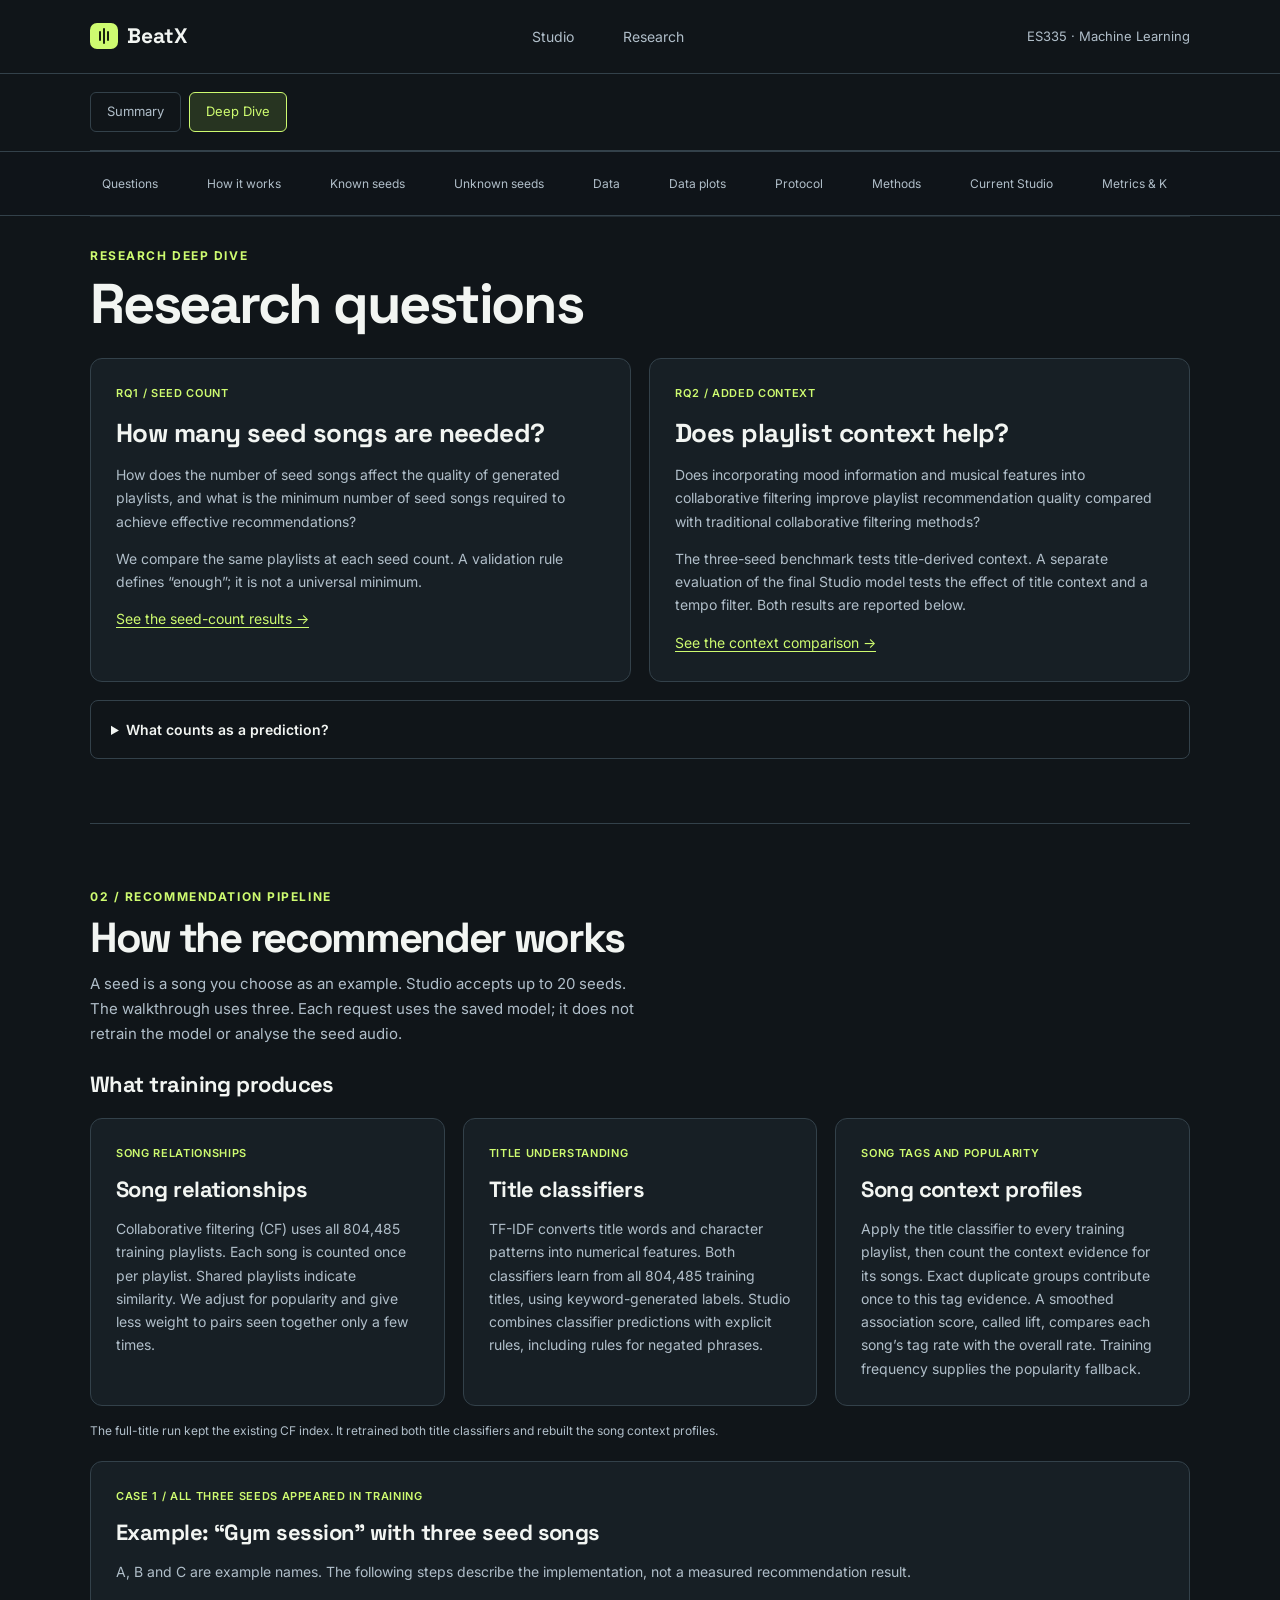
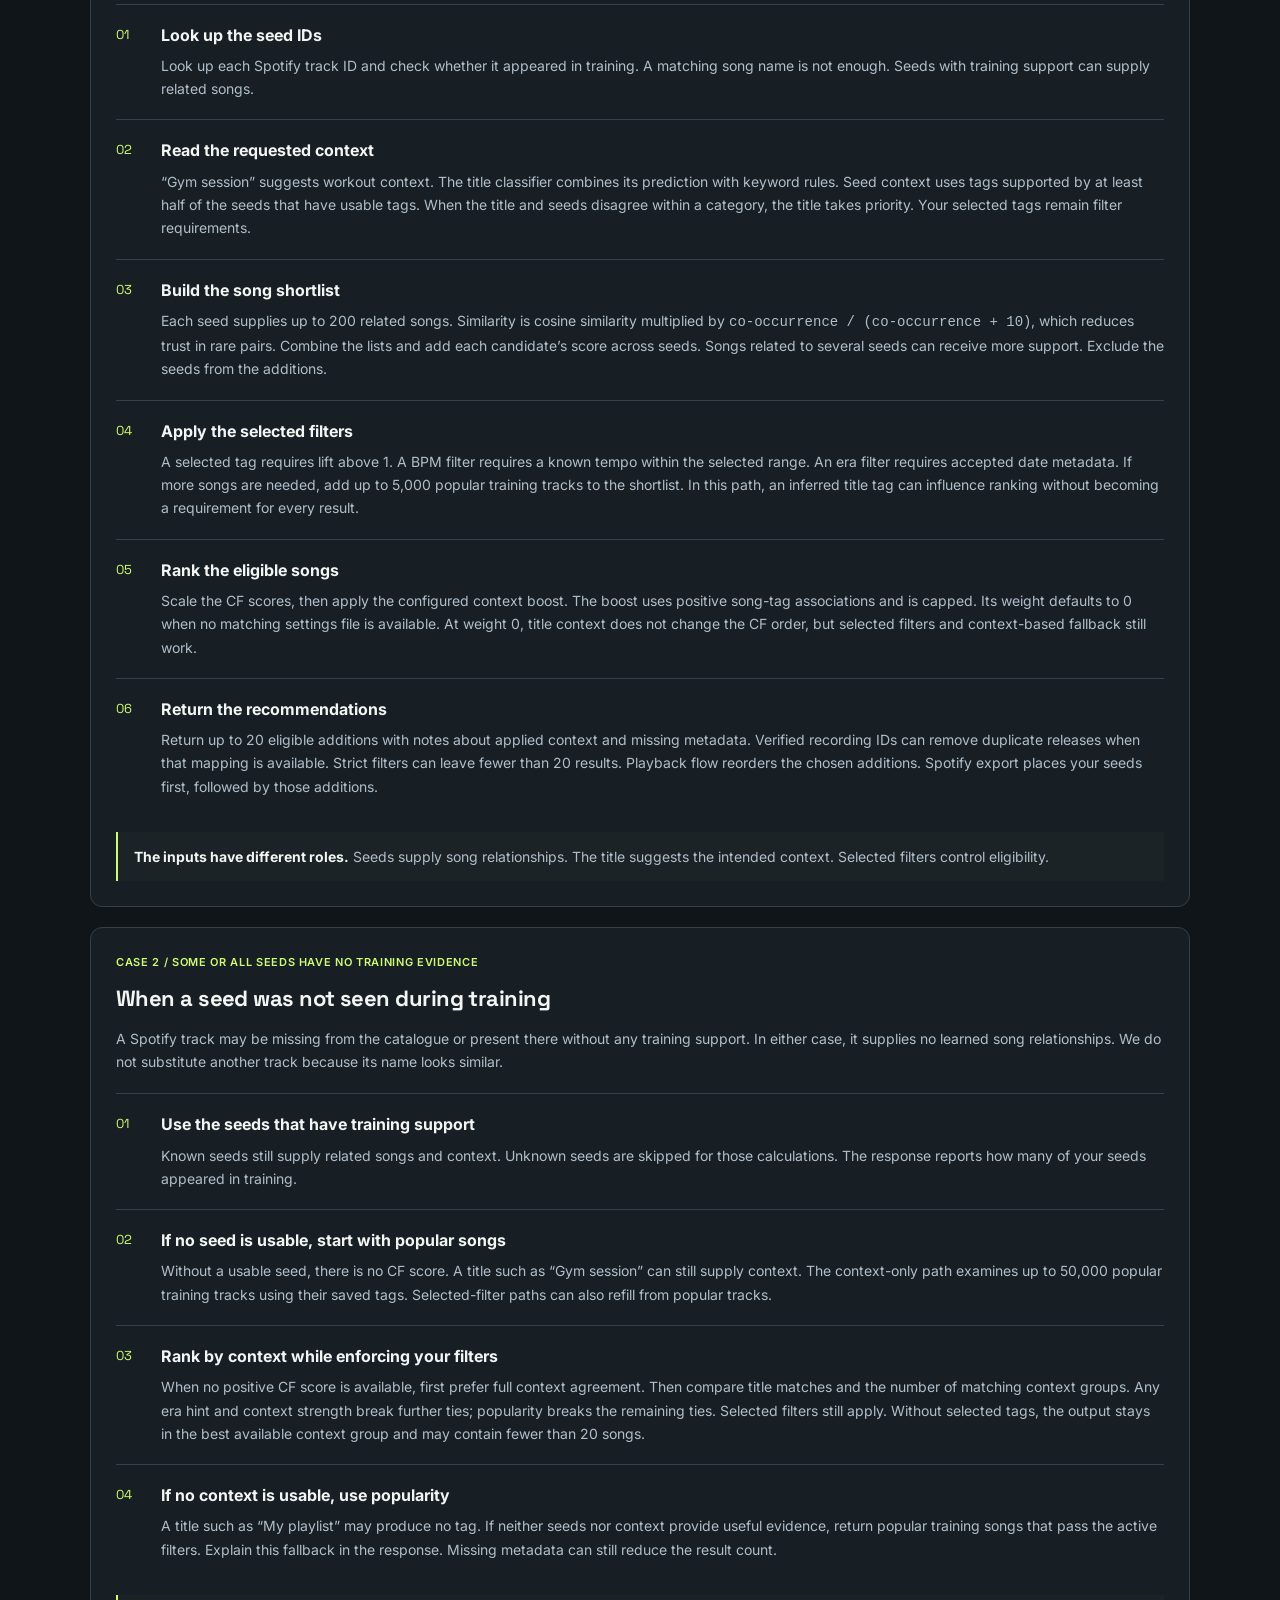
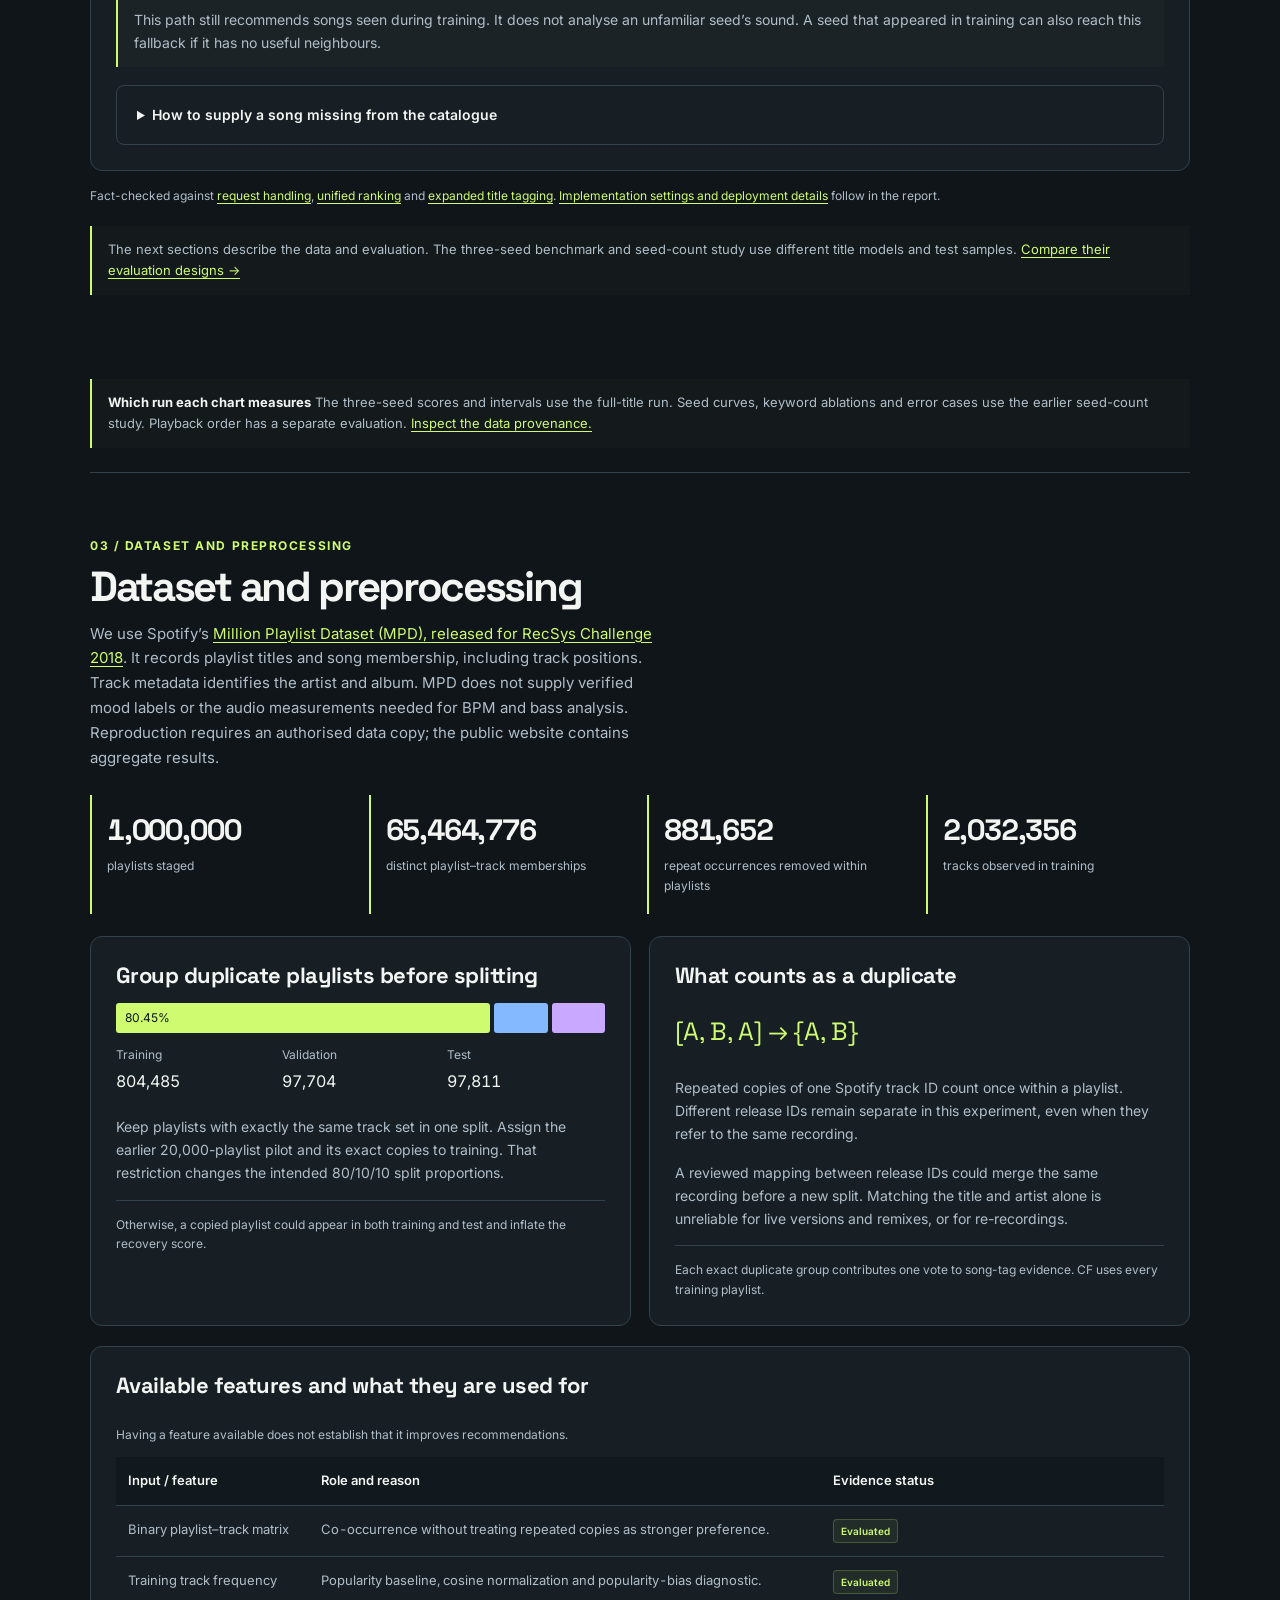
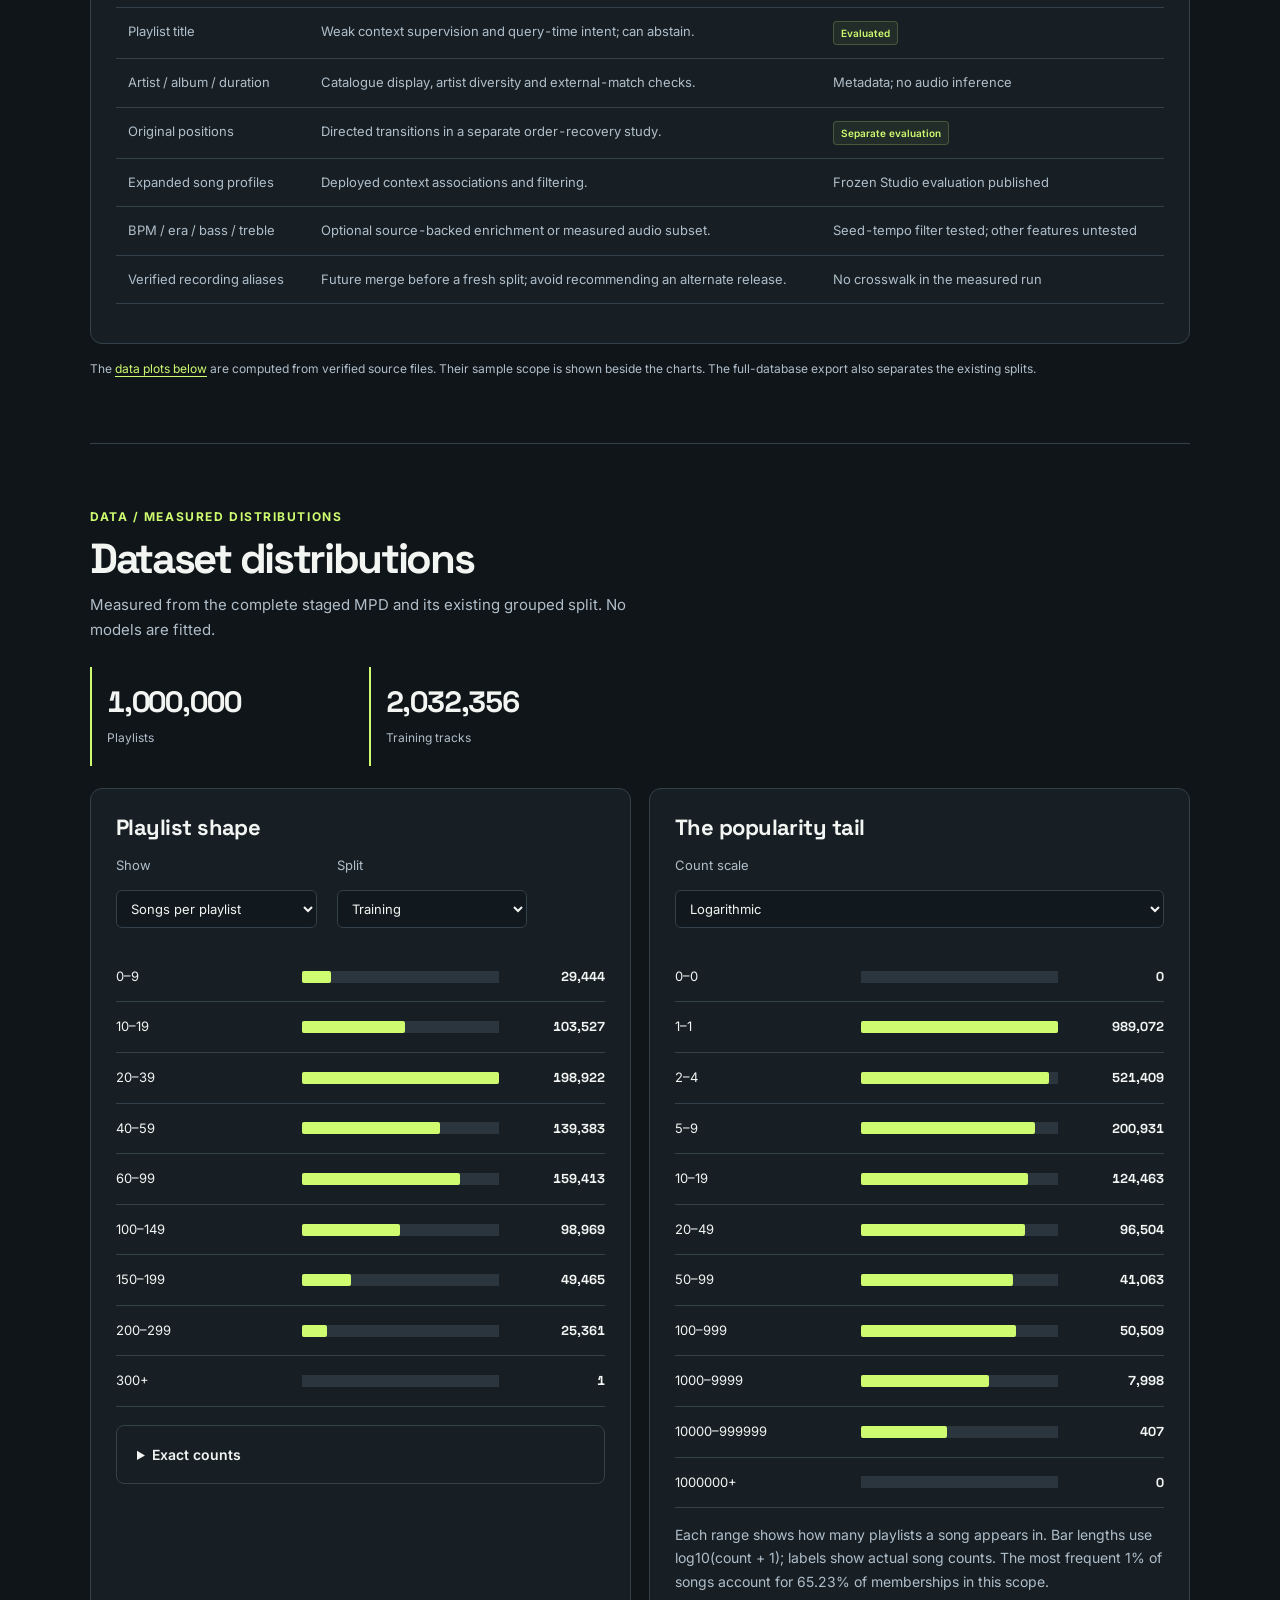
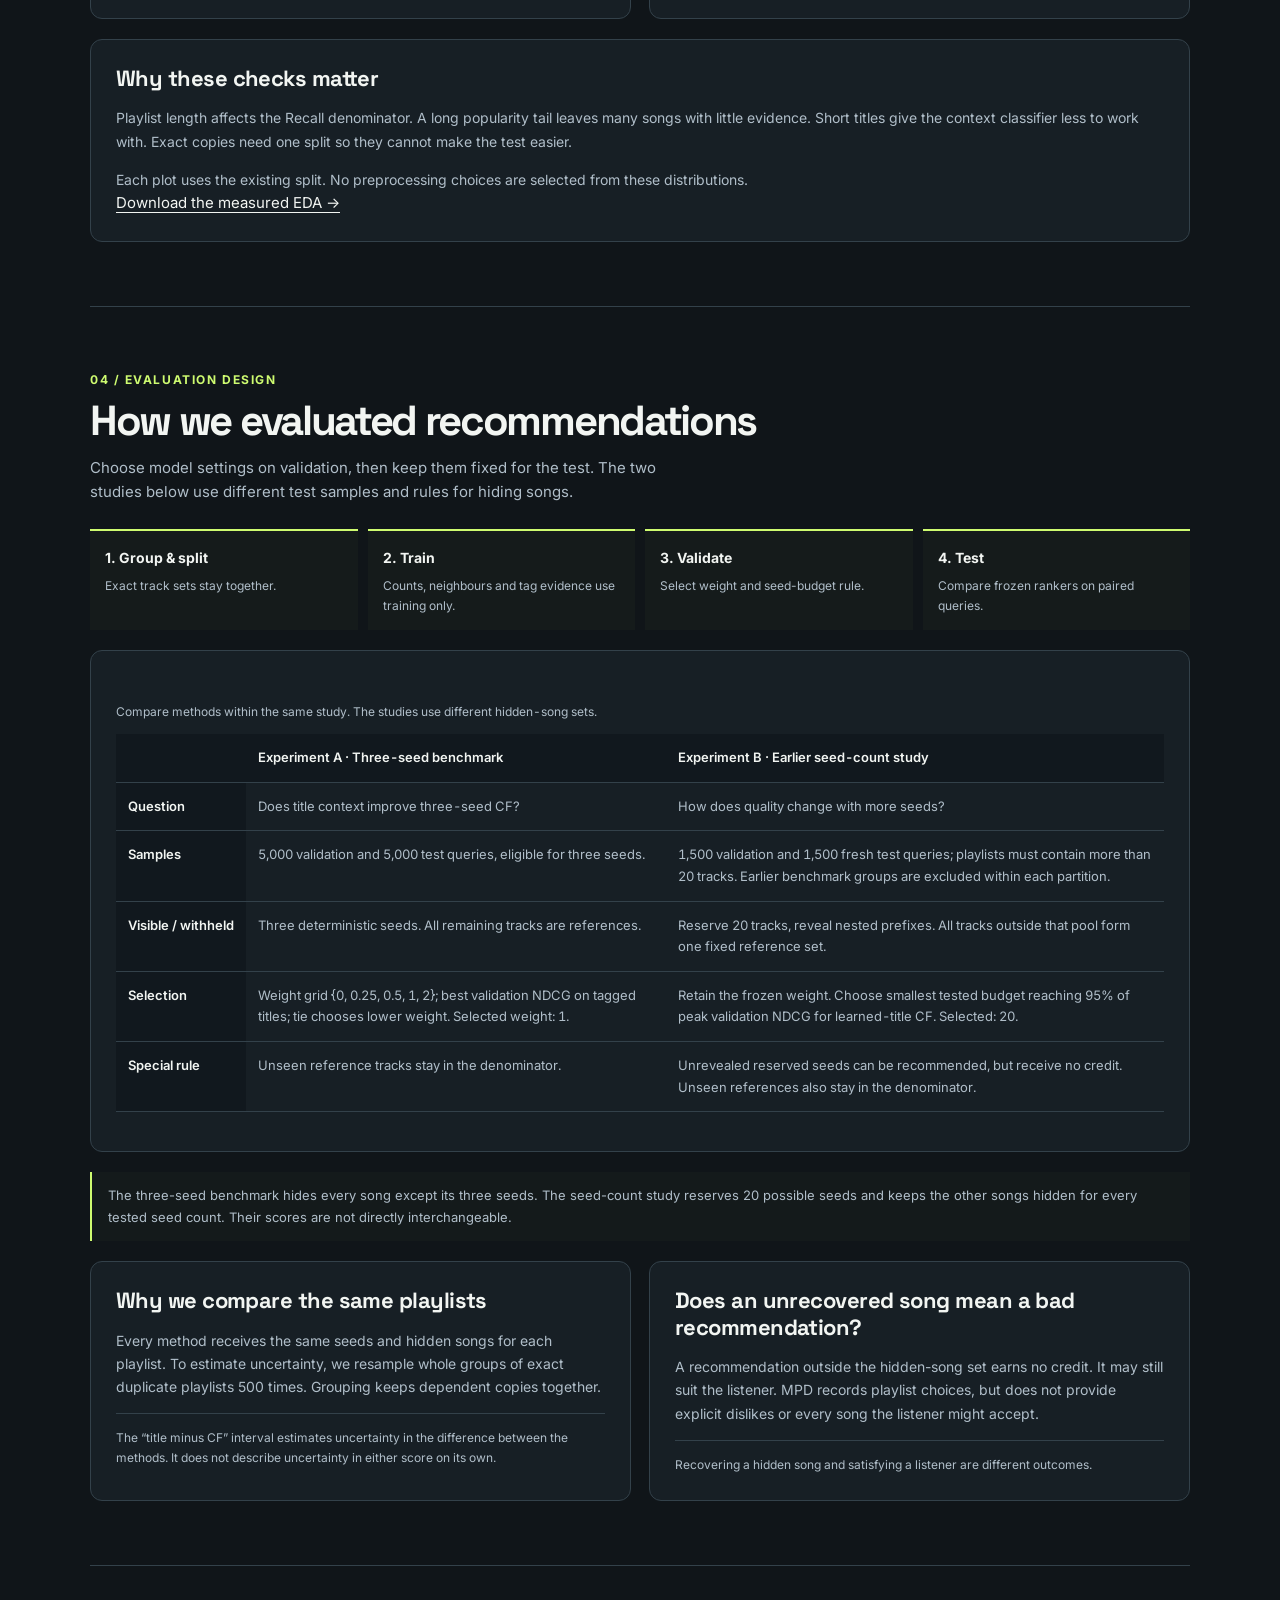
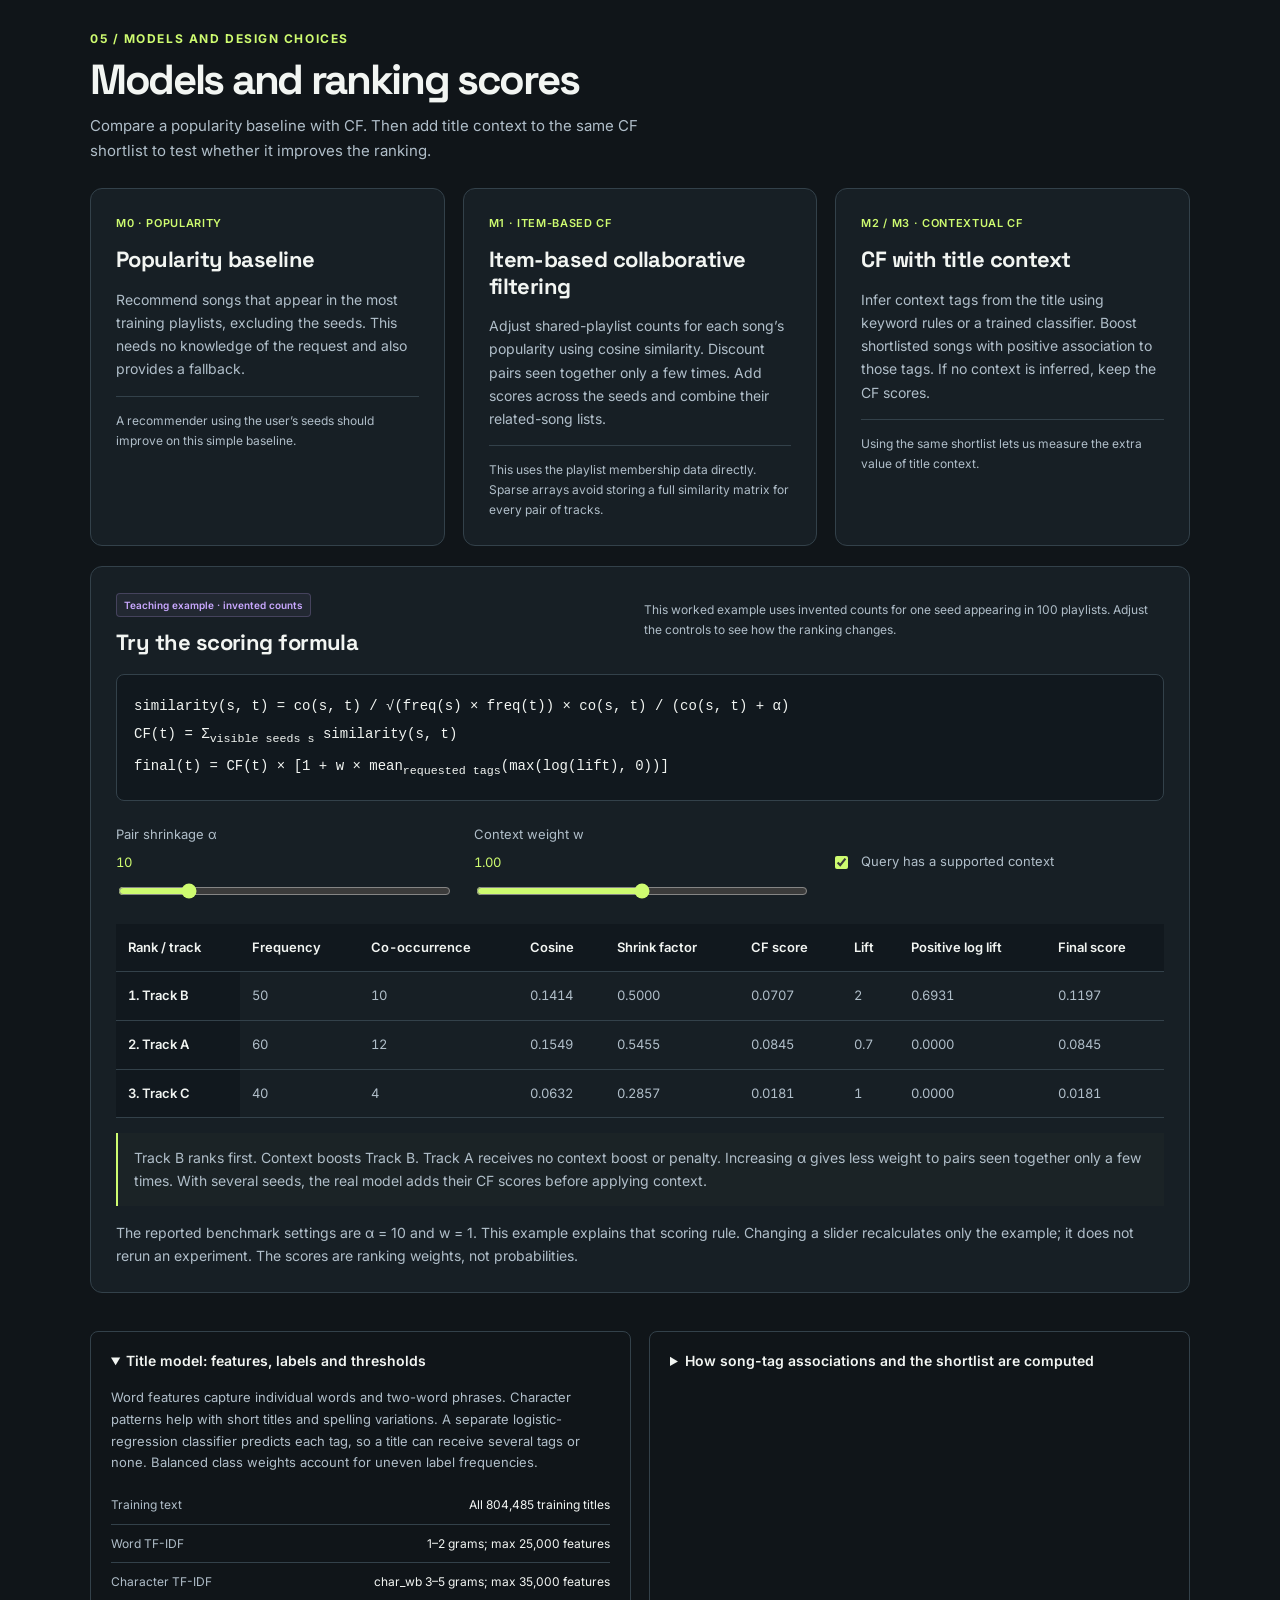
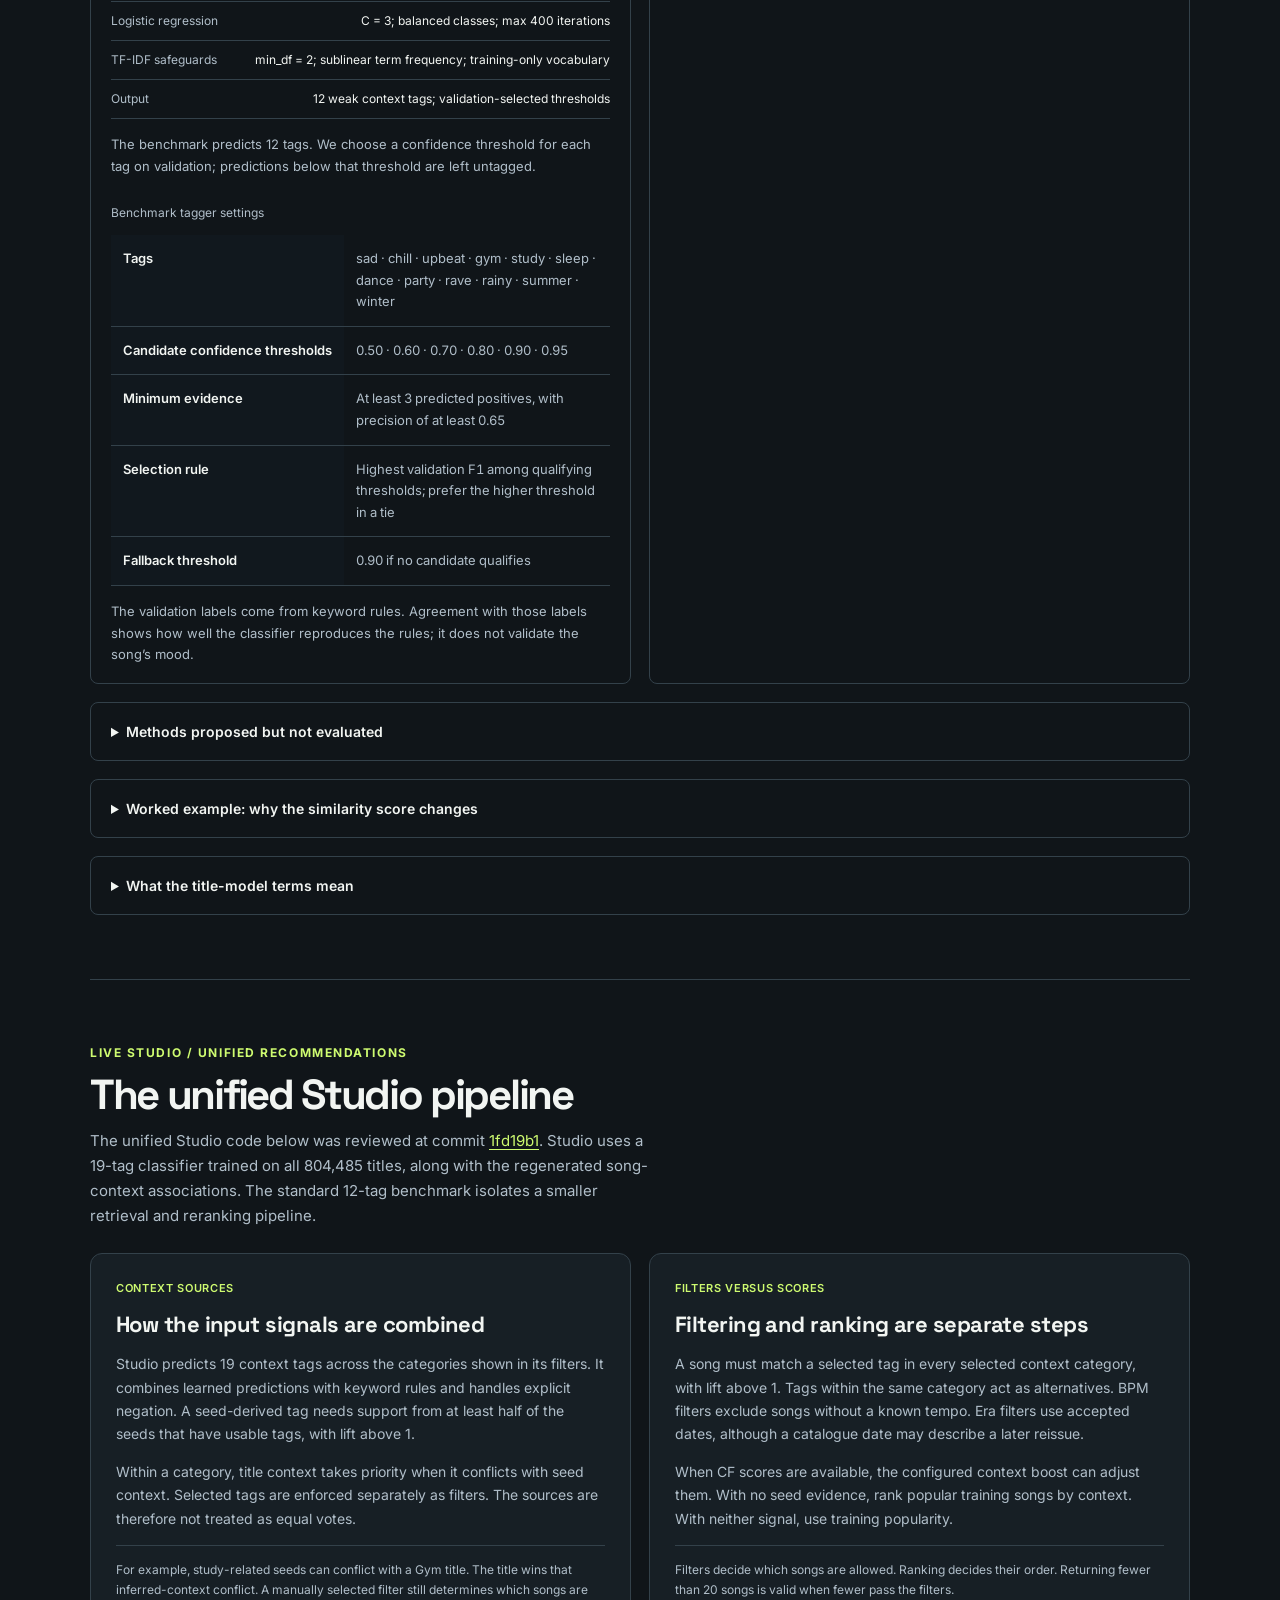
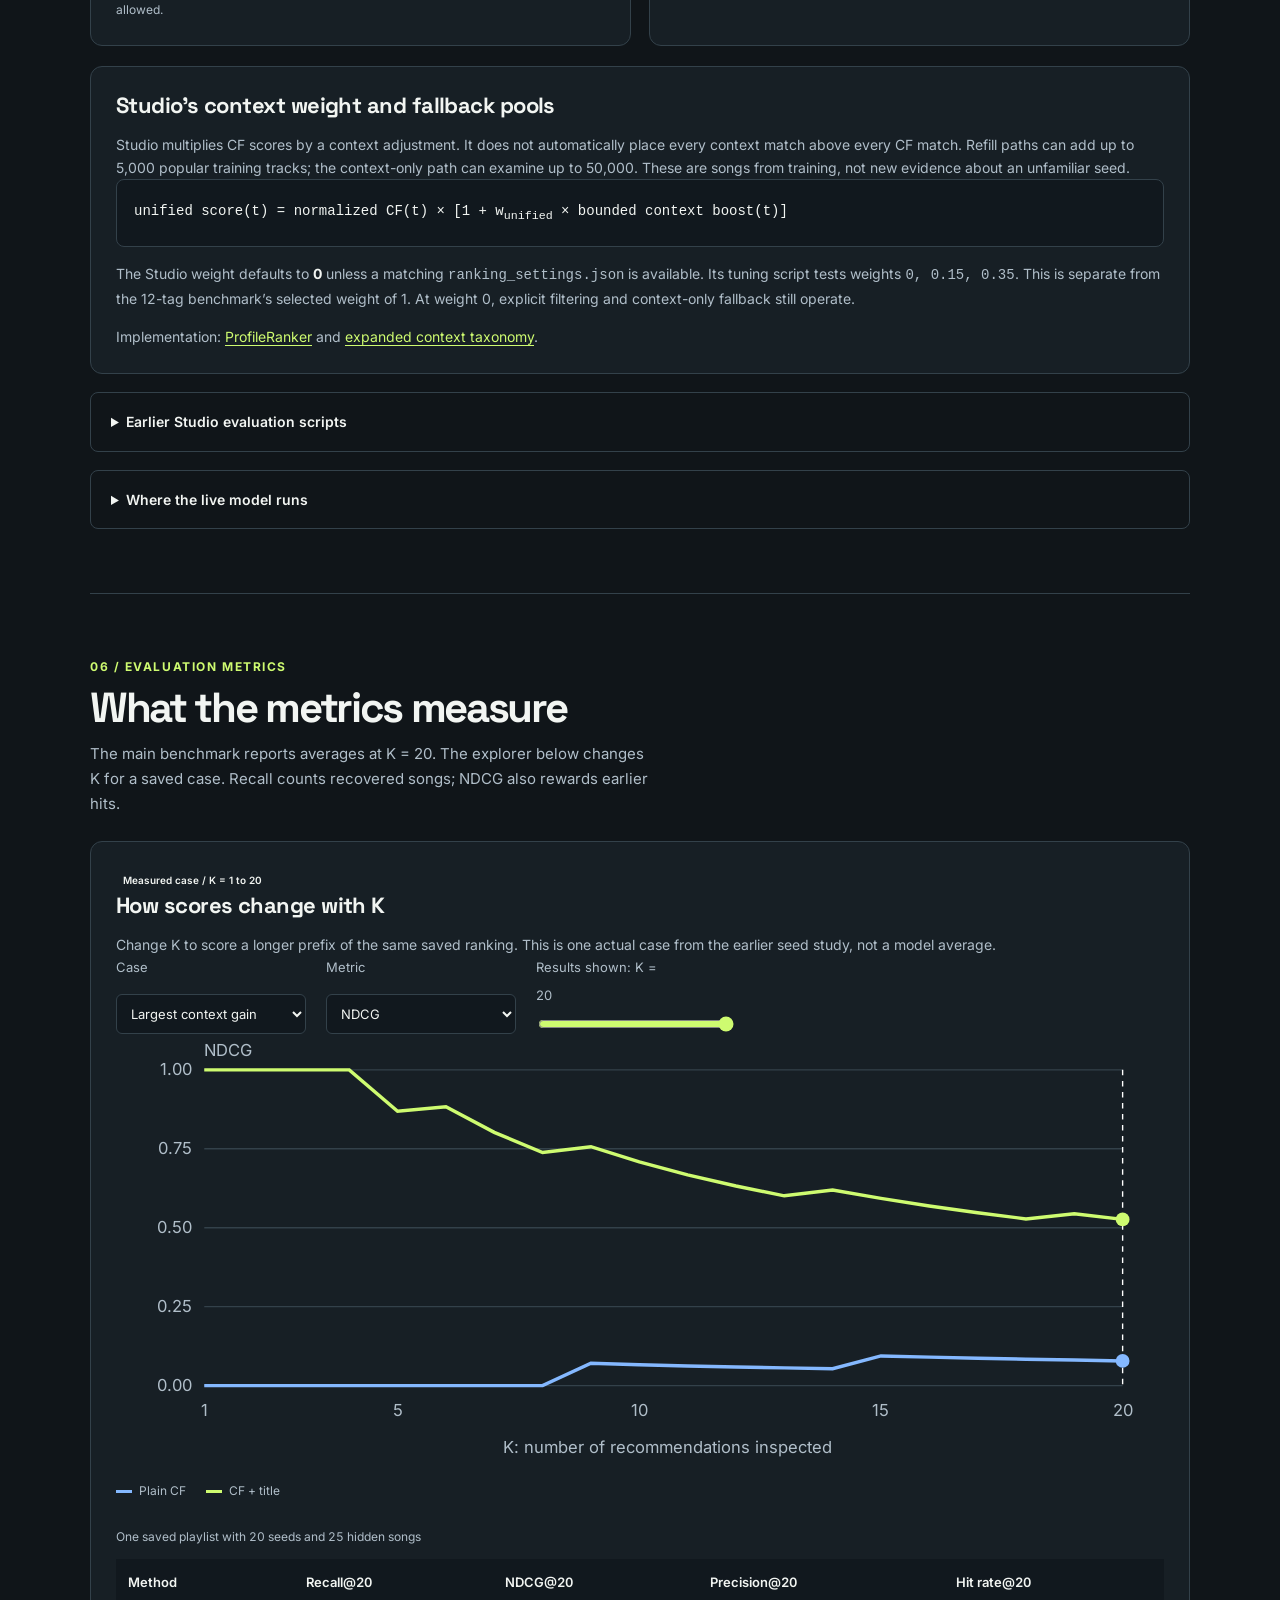
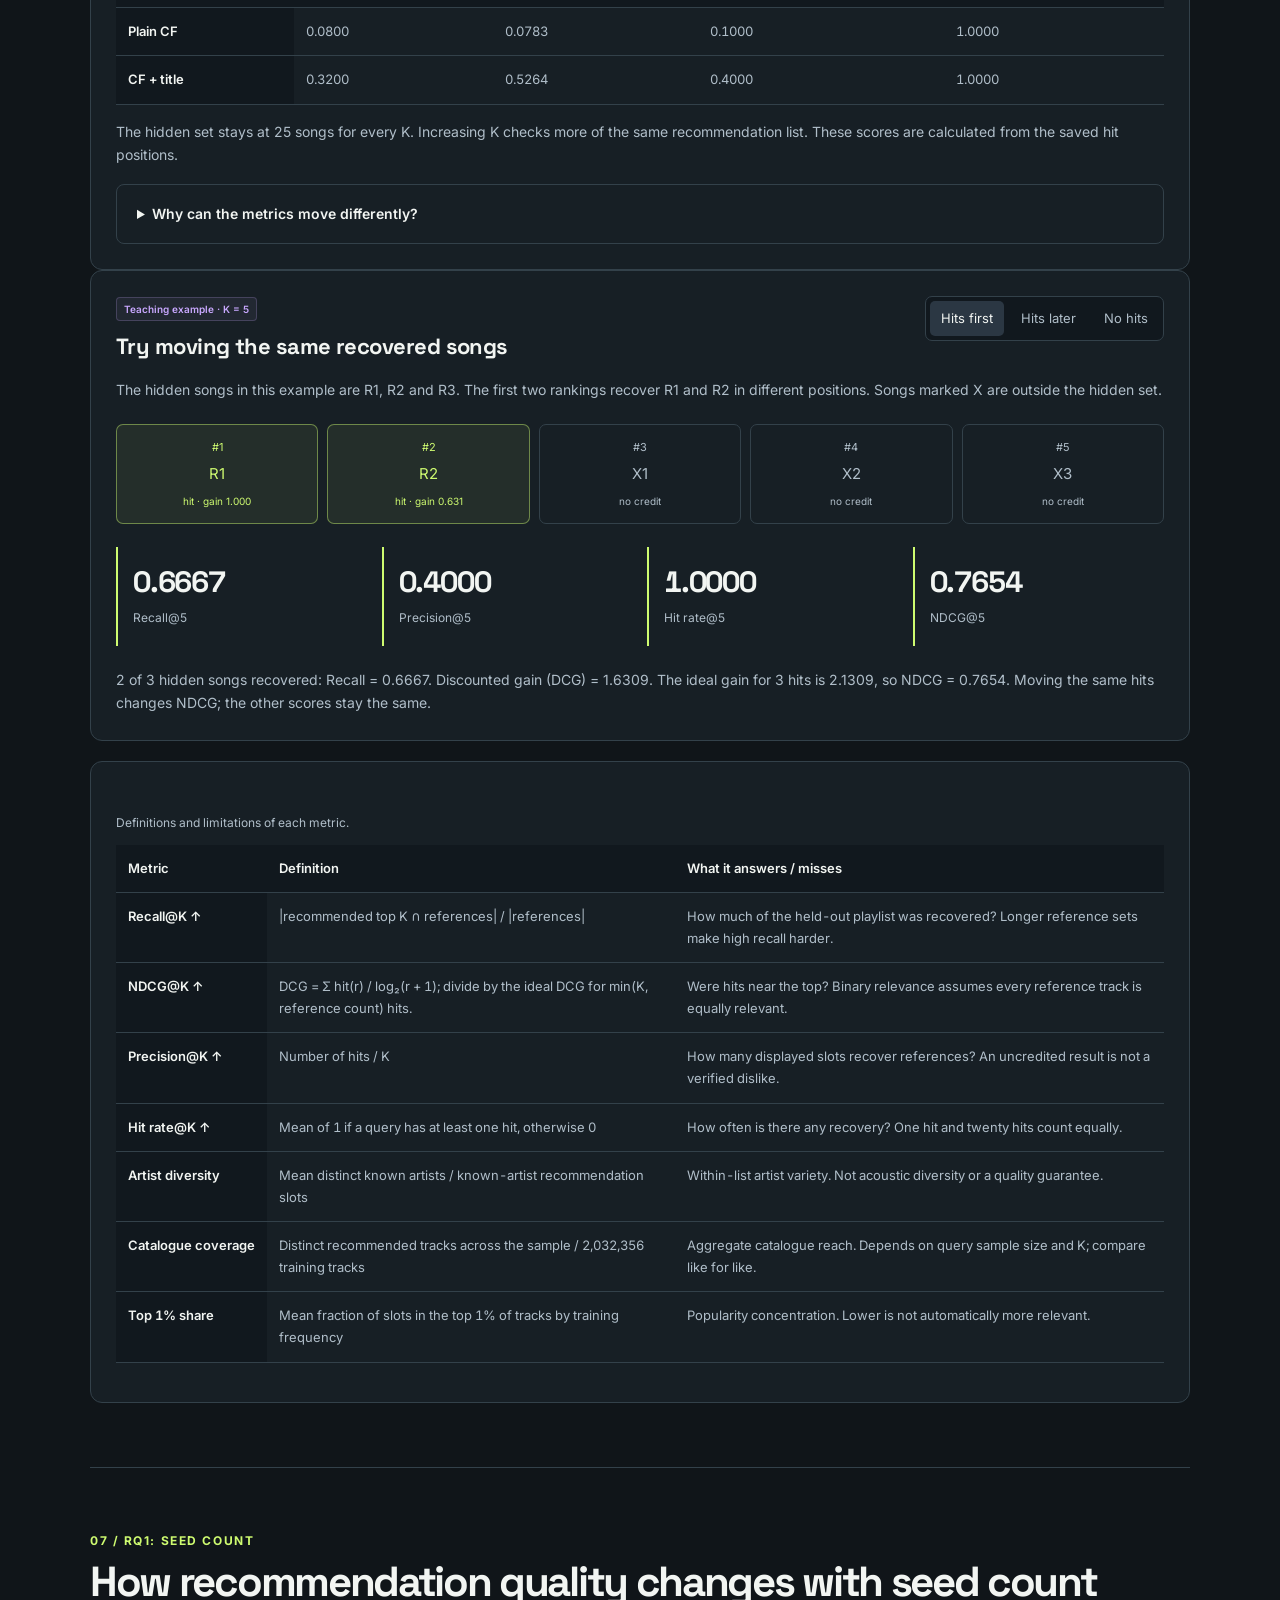
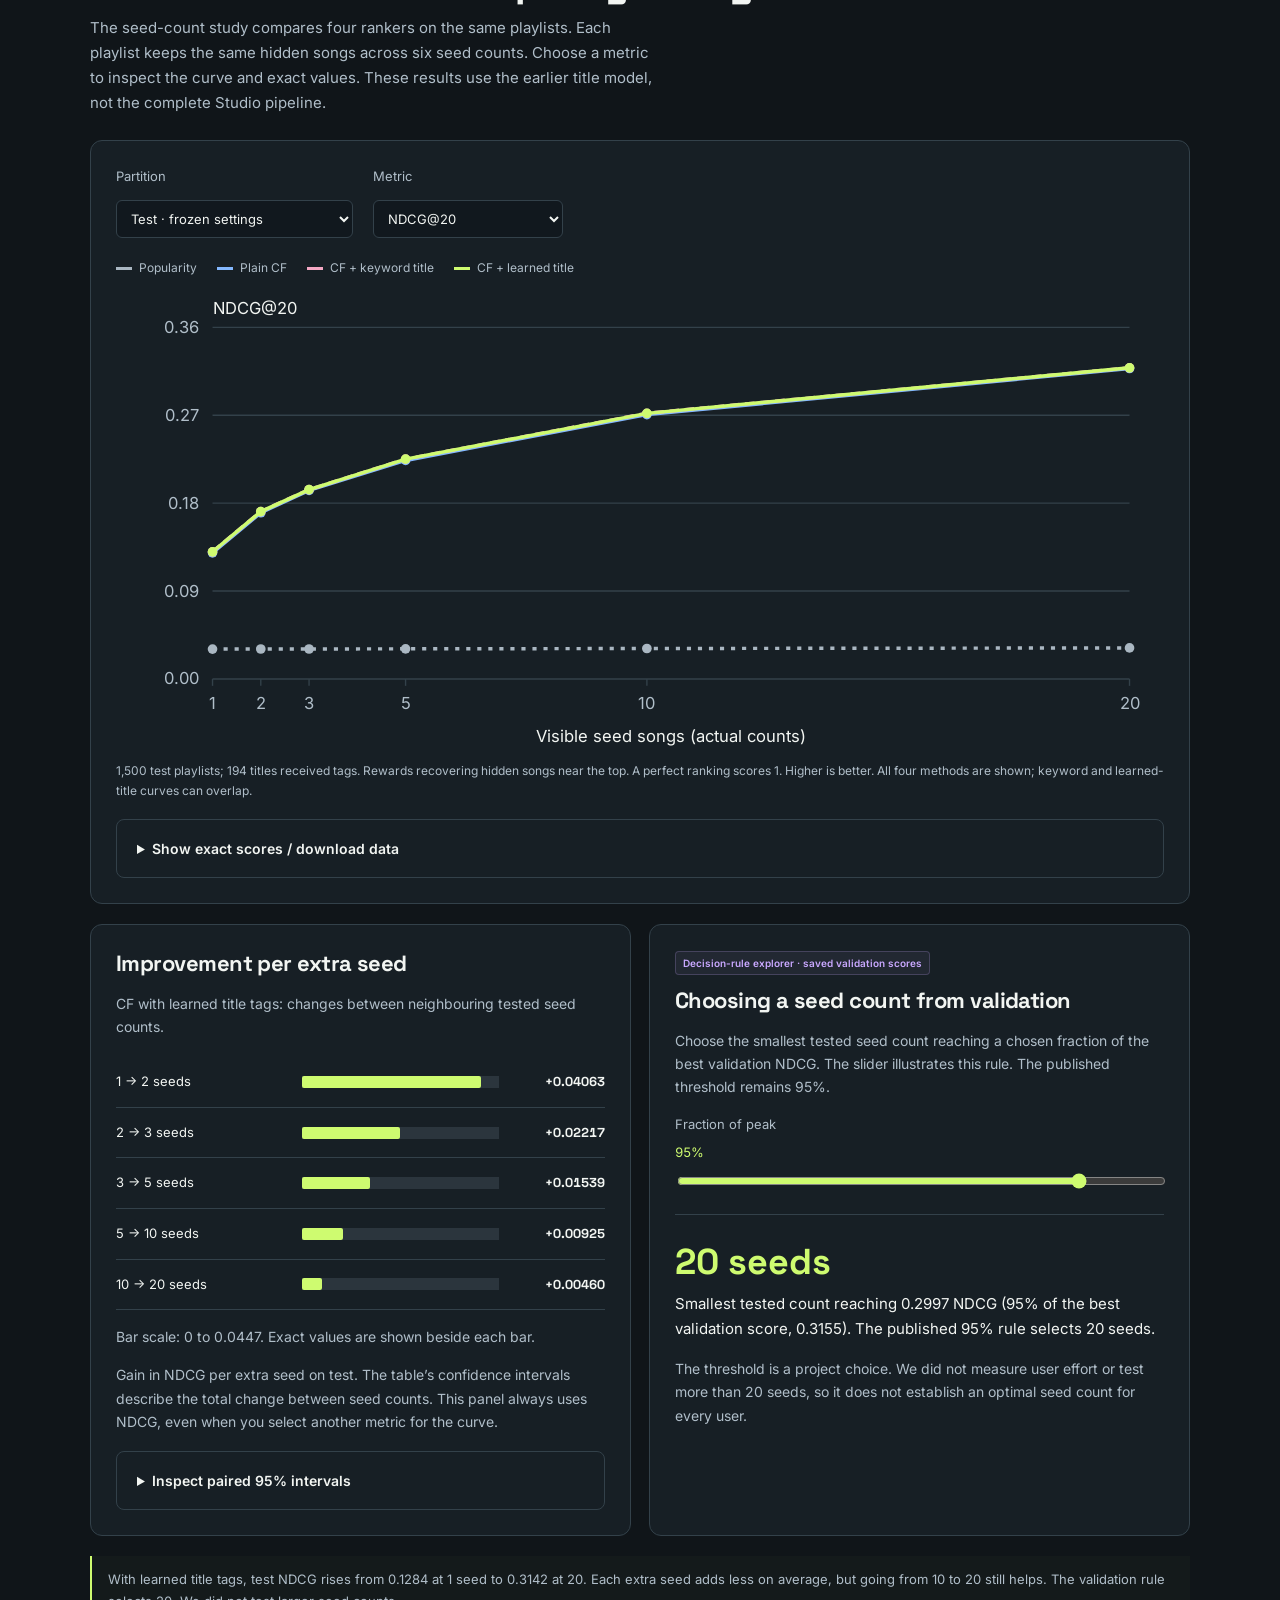
==== commit cc262108: "Rewrite Research pages and explain the published findings Use direct headings and concrete explanati" ====
--- a/docs/research-deep-dive.html
+++ b/docs/research-deep-dive.html
@@ -3,20 +3,20 @@
 <head>
   <meta charset="utf-8">
   <meta name="viewport" content="width=device-width, initial-scale=1">
-  <meta name="description" content="BeatX research: reproducible playlist continuation experiments, interactive explanations, seed-count analysis, ablations, metrics and failure cases.">
+  <meta name="description" content="BeatX research methods and results: the research questions, training data, model settings, seed-count experiments, evaluation metrics and limitations.">
   <title>BeatX · Research Deep Dive</title>
   <link rel="preconnect" href="https://fonts.googleapis.com">
   <link rel="preconnect" href="https://fonts.gstatic.com" crossorigin>
-  <link href="https://fonts.googleapis.com/css2?family=Inter:wght@400;500;600;700&family=Space+Grotesk:wght@400;500;600;700&display=swap" rel="stylesheet">
+  <link href="https://fonts.googleapis.com/css2?family=Inter:wght@400;500;600;700&amp;family=Space+Grotesk:wght@400;500;600;700&amp;display=swap" rel="stylesheet">
   <link rel="stylesheet" href="styles.css">
-  <link rel="stylesheet" href="research.css">
+  <link rel="stylesheet" href="research.css?v=clear-copy">
   <link rel="icon" href="favicon.svg" type="image/svg+xml">
   <script src="experiment.js?v=full-title" defer></script>
   <script src="seed_experiment.js" defer></script>
   <script src="sequence_experiment.js" defer></script>
-  <script src="research.js?v=full-title" defer></script>
+  <script src="research.js?v=clear-copy" defer></script>
   <script src="research_extra_data.js" defer></script>
-  <script src="research_additions.js" defer></script>
+  <script src="research_additions.js?v=clear-copy" defer></script>
 </head>
 <body data-page="research">
   <a class="skip" href="#main">Skip to content</a>
@@ -28,54 +28,54 @@
   <nav class="shell research-page-tabs" aria-label="Research views"><a href="research.html">Summary</a><a href="research-deep-dive.html" aria-current="page">Deep Dive</a></nav>
   <main id="main">
     <span id="top"></span>
-    <section class="section shell research-questions-first" id="questions" aria-labelledby="questions-title">
-      <div class="section-heading"><p class="eyebrow">Our proposal / Two research questions</p><h1 id="questions-title">Our research questions</h1></div>
-      <div class="research-grid two">
-        <article class="research-card"><span class="research-label">RQ1 / Seed count</span><h3>How does the number of seed songs affect the quality of generated playlists, and what is the minimum number of seed songs required to achieve effective recommendations?</h3><p>We compare the same playlists at each seed count. A validation rule defines “enough”; it is not a universal minimum.</p><a href="#seed-study">See the seed-count results →</a></article>
-        <article class="research-card"><span class="research-label">RQ2 / Added context</span><h3>Does incorporating mood information and musical features into collaborative filtering improve playlist recommendation quality compared with traditional collaborative filtering methods?</h3><p>The main benchmark tests title-derived context. BPM has a separate seed-tempo ablation. Its scores must come from the frozen Studio run.</p><a href="#results">See the context comparison →</a></article>
-      </div>
-      <details class="research-details"><summary>What counts as a prediction?</summary><p>One query is a held-out playlist. The user supplies visible seed songs and optional context. The model returns up to 20 additions. Hidden songs are used only to score the result.</p><dl class="research-task-facts"><div><dt>Data unit</dt><dd>One playlist; each matrix entry records whether a song belongs to it.</dd></div><div><dt>Prediction time</dt><dd>After the request, before new songs are selected.</dd></div><div><dt>Available information</dt><dd>The request and frozen training evidence.</dd></div><div><dt>Claim</dt><dd>Recovery of hidden songs. Listening satisfaction is not measured.</dd></div></dl></details>
-    </section>
-<div class="research-toc"><nav class="shell" aria-label="Research contents"><a href="#questions">Questions</a><a href="#overview">How it works</a><a href="#known-seeds">Known seeds</a><a href="#unknown-seeds">Unknown seeds</a><a href="#features">Data</a><a href="#eda">Data plots</a><a href="#evaluation">Protocol</a><a href="#method">Methods</a><a href="#studio-pipeline">Current Studio</a><a href="#metrics">Metrics &amp; K</a><a href="#studio-evaluation">Studio results</a><a href="#studio-audit">Studio failures</a><a href="#seed-study">Seeds</a><a href="#results">Context</a><a href="#findings">Errors &amp; tradeoffs</a><a href="#method-status">Method status</a><a href="#limitations">Limits</a><a href="#conclusion">Conclusion</a><a href="#rubric">Rubric</a><a href="#contributions">Contributions</a><a href="#reproduce">Reproduce</a></nav></div>
+    <div class="research-toc"><nav class="shell" aria-label="Research contents"><a href="#questions">Questions</a><a href="#overview">How it works</a><a href="#known-seeds">Known seeds</a><a href="#unknown-seeds">Unknown seeds</a><a href="#features">Data</a><a href="#eda">Data plots</a><a href="#evaluation">Protocol</a><a href="#method">Methods</a><a href="#studio-pipeline">Current Studio</a><a href="#metrics">Metrics &amp; K</a><a href="#studio-evaluation">Studio results</a><a href="#studio-audit">Studio failures</a><a href="#seed-study">Seeds</a><a href="#results">Context</a><a href="#findings">Errors &amp; tradeoffs</a><a href="#method-status">Method status</a><a href="#limitations">Limits</a><a href="#conclusion">Conclusion</a><a href="#rubric">Rubric</a><a href="#contributions">Contributions</a><a href="#reproduce">Reproduce</a></nav></div>
     <div class="shell research-alert" id="research-status" role="status" hidden></div>
     <noscript><div class="shell research-note">Charts and teaching tools need JavaScript. The report text and <a href="data/research/benchmark.csv">downloadable results</a> remain available. Held-out NDCG@20 was 0.03723 for popularity, 0.24966 for CF and 0.25126 for CF + title.</div></noscript>
 
-    <section class="section shell" id="overview" aria-labelledby="overview-title">
-      <div class="section-heading"><p class="eyebrow">First / How our model works</p><h2 id="overview-title">From your request to a playlist</h2><p>A seed is an example song you supply. The walkthrough describes the current unified Studio code, using three seeds for clarity; Studio supports up to 20. Generation uses saved training evidence. It does not retrain for each request or listen to the seed audio.</p></div>
-      <h3>Before you enter anything: what did training prepare?</h3>
+    <section class="section shell research-questions-first" id="questions" aria-labelledby="questions-title">
+      <div class="section-heading"><p class="eyebrow">Research Deep Dive</p><h1 id="questions-title">Research questions</h1></div>
+      <div class="research-grid two">
+        <article class="research-card"><span class="research-label">RQ1 / Seed count</span><h3>How many seed songs are needed?</h3><p>How does the number of seed songs affect the quality of generated playlists, and what is the minimum number of seed songs required to achieve effective recommendations?</p><p>We compare the same playlists at each seed count. A validation rule defines “enough”; it is not a universal minimum.</p><a href="#seed-study">See the seed-count results →</a></article>
+        <article class="research-card"><span class="research-label">RQ2 / Added context</span><h3>Does playlist context help?</h3><p>Does incorporating mood information and musical features into collaborative filtering improve playlist recommendation quality compared with traditional collaborative filtering methods?</p><p>The three-seed benchmark tests title-derived context. A separate evaluation of the final Studio model tests the effect of title context and a tempo filter. Both results are reported below.</p><a href="#results">See the context comparison →</a></article>
+      </div>
+      <details class="research-details"><summary>What counts as a prediction?</summary><p>One query is a held-out playlist. The user supplies visible seed songs and optional context. The model returns up to 20 additions. Hidden songs are used only to score the result.</p><dl class="research-task-facts"><div><dt>Data unit</dt><dd>One playlist; each matrix entry records whether a song belongs to it.</dd></div><div><dt>Prediction time</dt><dd>After the request, before new songs are selected.</dd></div><div><dt>Available information</dt><dd>The request and frozen training evidence.</dd></div><div><dt>Claim</dt><dd>Recovery of hidden songs. Listening satisfaction is not measured.</dd></div></dl></details>
+    </section>
+<section class="section shell" id="overview" aria-labelledby="overview-title">
+      <div class="section-heading"><p class="eyebrow">02 / Recommendation pipeline</p><h2 id="overview-title">How the recommender works</h2><p>A seed is a song you choose as an example. Studio accepts up to 20 seeds. The walkthrough uses three. Each request uses the saved model; it does not retrain the model or analyse the seed audio.</p></div>
+      <h3>What training produces</h3>
       <div class="research-grid three">
-        <article class="research-card"><span class="research-label">Song relationships</span><h3>Learn what appears together.</h3><p>All 804,485 training playlists supply binary song memberships. Collaborative filtering (CF) measures how often songs appear together, normalizes for their popularity, and discounts pairs with little evidence.</p></article>
-        <article class="research-card"><span class="research-label">Title understanding</span><h3>Learn context from names.</h3><p>Word and character TF-IDF turn titles into numerical features. Both classifiers learn from all 804,485 training titles using labels supplied by keyword rules. Studio’s expanded profiles combine classifier predictions with rules and respect explicit negation.</p></article>
-        <article class="research-card"><span class="research-label">Song tags and popularity</span><h3>Connect context to songs.</h3><p>Score titles across all training playlists and aggregate evidence for their songs, combining exact duplicate groups. Smoothed lift measures association above a context’s background rate. Training frequency also provides the popularity fallback.</p></article>
-      </div>
-      <p class="research-caption">The full-title run reused the established CF index and rebuilt the classifiers and song-context evidence.</p>
+        <article class="research-card"><span class="research-label">Song relationships</span><h3>Song relationships</h3><p>Collaborative filtering (CF) uses all 804,485 training playlists. Each song is counted once per playlist. Shared playlists indicate similarity. We adjust for popularity and give less weight to pairs seen together only a few times.</p></article>
+        <article class="research-card"><span class="research-label">Title understanding</span><h3>Title classifiers</h3><p>TF-IDF converts title words and character patterns into numerical features. Both classifiers learn from all 804,485 training titles, using keyword-generated labels. Studio combines classifier predictions with explicit rules, including rules for negated phrases.</p></article>
+        <article class="research-card"><span class="research-label">Song tags and popularity</span><h3>Song context profiles</h3><p>Apply the title classifier to every training playlist, then count the context evidence for its songs. Exact duplicate groups contribute once to this tag evidence. A smoothed association score, called lift, compares each song’s tag rate with the overall rate. Training frequency supplies the popularity fallback.</p></article>
+      </div>
+      <p class="research-caption">The full-title run kept the existing CF index. It retrained both title classifiers and rebuilt the song context profiles.</p>
 
       <article class="research-card research-space" id="known-seeds" aria-labelledby="known-seeds-title">
-        <span class="research-label">Case 1 / All three seeds appeared in training</span><h3 id="known-seeds-title">Example request: “Gym session” + songs A, B and C</h3><p>A, B and C are illustrative names. Here is what happens after you press Generate.</p>
+        <span class="research-label">Case 1 / All three seeds appeared in training</span><h3 id="known-seeds-title">Example: “Gym session” with three seed songs</h3><p>A, B and C are example names. The following steps describe the implementation, not a measured recommendation result.</p>
         <ol class="research-walkthrough">
-          <li><h4>Recognize the songs.</h4><p>The API resolves the supplied Spotify track IDs to catalogue entries and checks their training counts. A known name alone is not enough: the model uses track identity. The three recognized seeds can contribute learned neighbour evidence.</p></li>
-          <li><h4>Read the playlist title and seed context.</h4><p>“Gym session” supplies a workout cue. The expanded title pipeline combines keyword rules and logistic-regression predictions. Separately, it finds context associations supported by at least half of the seeds that have usable tags. Title context takes priority over conflicting seed context within a category; selected tags are handled as filters.</p></li>
-          <li><h4>Retrieve candidates with CF.</h4><p>For each seed, find up to 200 neighbours using cosine similarity multiplied by the shrinkage factor co-occurrence / (co-occurrence + 10). Merge the neighbour lists and add scores across the seeds. A song supported by A, B and C can receive more evidence than one supported by just A. Remove the seed tracks themselves.</p></li>
-          <li><h4>Apply requirements and refill when needed.</h4><p>Selected tags require above-background association. Selected BPM ranges require known tempo within the range; era filters need accepted date evidence. If the pool needs more options, the ranker can add popular training songs, using a refill pool of up to 5,000 on these paths. A title by itself is a ranking clue, not a hard requirement that every result carry that tag.</p></li>
-          <li><h4>Rank with seed relevance and optional context.</h4><p>Normalize the CF scores, then apply a bounded multiplicative context boost when the configured weight is positive. Positive song–tag lift supplies the context evidence. The unified weight defaults to 0 without a matching settings file, so a title does not necessarily change seed-based ordering. Explicit filters and context-based fallback still work at weight 0.</p></li>
-          <li><h4>Return up to 20 additions.</h4><p>Return the best eligible songs, along with applied context and any fallback or metadata notes. Reviewed recording IDs can suppress verified alternate-release duplicates when that metadata is available. Tight filters may produce fewer than 20 songs. Optional playback ordering rearranges the selected songs; Spotify export saves them, rather than generating the ranking.</p></li>
+          <li><h4>Look up the seed IDs</h4><p>Look up each Spotify track ID and check whether it appeared in training. A matching song name is not enough. Seeds with training support can supply related songs.</p></li>
+          <li><h4>Read the requested context</h4><p>“Gym session” suggests workout context. The title classifier combines its prediction with keyword rules. Seed context uses tags supported by at least half of the seeds that have usable tags. When the title and seeds disagree within a category, the title takes priority. Your selected tags remain filter requirements.</p></li>
+          <li><h4>Build the song shortlist</h4><p>Each seed supplies up to 200 related songs. Similarity is cosine similarity multiplied by <code>co-occurrence / (co-occurrence + 10)</code>, which reduces trust in rare pairs. Combine the lists and add each candidate’s score across seeds. Songs related to several seeds can receive more support. Exclude the seeds from the additions.</p></li>
+          <li><h4>Apply the selected filters</h4><p>A selected tag requires lift above 1. A BPM filter requires a known tempo within the selected range. An era filter requires accepted date metadata. If more songs are needed, add up to 5,000 popular training tracks to the shortlist. In this path, an inferred title tag can influence ranking without becoming a requirement for every result.</p></li>
+          <li><h4>Rank the eligible songs</h4><p>Scale the CF scores, then apply the configured context boost. The boost uses positive song-tag associations and is capped. Its weight defaults to 0 when no matching settings file is available. At weight 0, title context does not change the CF order, but selected filters and context-based fallback still work.</p></li>
+          <li><h4>Return the recommendations</h4><p>Return up to 20 eligible additions with notes about applied context and missing metadata. Verified recording IDs can remove duplicate releases when that mapping is available. Strict filters can leave fewer than 20 results. Playback flow reorders the chosen additions. Spotify export places your seeds first, followed by those additions.</p></li>
         </ol>
-        <p class="research-note"><strong>In plain language:</strong> the seeds say “find songs connected to these”; the title says “this is the intended context”; selected filters say “these requirements must be satisfied.” CF and tagging contribute different kinds of evidence.</p>
+        <p class="research-note"><strong>The inputs have different roles.</strong> Seeds supply song relationships. The title suggests the intended context. Selected filters control eligibility.</p>
       </article>
 
       <article class="research-card research-space" id="unknown-seeds" aria-labelledby="unknown-seeds-title">
-        <span class="research-label">Case 2 / Some or all seeds have no training evidence</span><h3 id="unknown-seeds-title">What if the seed song does not match the training catalogue?</h3><p>A valid Spotify ID can be outside the local catalogue, or present in the staged data without ever appearing in training. Neither provides learned co-occurrence evidence. The system does not guess a match merely because another song has a similar name.</p>
+        <span class="research-label">Case 2 / Some or all seeds have no training evidence</span><h3 id="unknown-seeds-title">When a seed was not seen during training</h3><p>A Spotify track may be missing from the catalogue or present there without any training support. In either case, it supplies no learned song relationships. We do not substitute another track because its name looks similar.</p>
         <ol class="research-walkthrough">
-          <li><h4>If one or two seeds are known, use them.</h4><p>Unknown seeds add no CF evidence. The recognized seeds still retrieve neighbours and contribute context, so the system does not throw away the whole seed set. The response reports how many supplied seeds were seen in training.</p></li>
-          <li><h4>If none is usable, start from training popularity.</h4><p>There is no seed-based similarity score to trust. With a title such as “Gym session,” the model still infers workout context. It can examine up to 50,000 popular training tracks on the inferred-context-only path and use their saved song-tag associations. Selected-filter paths can also use a popular-track refill pool.</p></li>
-          <li><h4>Use the strongest available context and the selected filters.</h4><p>Without positive CF scores, the ordering prioritizes full inferred-context agreement, title-context matches, the number of matched context groups, any title-era hint and context strength. Training-popularity order breaks remaining ties. Selected tags, BPM and era requirements still constrain eligibility. Without explicit selected tags, the output stays within the best available context tier and may be short.</p></li>
-          <li><h4>If context is missing too, fall back to popularity.</h4><p>A vague title such as “My playlist” may yield no usable tag. With no usable seed or context evidence, return popular training songs subject to any active filters. The response explains the fallback. Limited context or metadata can leave fewer than 20 eligible results.</p></li>
+          <li><h4>Use the seeds that have training support</h4><p>Known seeds still supply related songs and context. Unknown seeds are skipped for those calculations. The response reports how many of your seeds appeared in training.</p></li>
+          <li><h4>If no seed is usable, start with popular songs</h4><p>Without a usable seed, there is no CF score. A title such as “Gym session” can still supply context. The context-only path examines up to 50,000 popular training tracks using their saved tags. Selected-filter paths can also refill from popular tracks.</p></li>
+          <li><h4>Rank by context while enforcing your filters</h4><p>When no positive CF score is available, first prefer full context agreement. Then compare title matches and the number of matching context groups. Any era hint and context strength break further ties; popularity breaks the remaining ties. Selected filters still apply. Without selected tags, the output stays in the best available context group and may contain fewer than 20 songs.</p></li>
+          <li><h4>If no context is usable, use popularity</h4><p>A title such as “My playlist” may produce no tag. If neither seeds nor context provide useful evidence, return popular training songs that pass the active filters. Explain this fallback in the response. Missing metadata can still reduce the result count.</p></li>
         </ol>
-        <p class="research-note"><strong>This is a fallback, not learning an unseen song.</strong> The model still recommends training-known tracks. It has not listened to the unfamiliar seed or discovered its musical properties. A training-known seed with no useful neighbours can also end up on a context/popularity path.</p>
-        <details class="research-details"><summary>How does an unfamiliar song enter Studio?</summary><p>Name search looks in the local catalogue; it does not search all of Spotify. A valid Spotify track ID or track link outside that catalogue can be represented as an unknown seed by the API. Missing training support and unfamiliar catalogue identity both prevent CF evidence. Alternate releases count as the same recording only when a verified mapping is available.</p></details>
+        <p class="research-note">This path still recommends songs seen during training. It does not analyse an unfamiliar seed’s sound. A seed that appeared in training can also reach this fallback if it has no useful neighbours.</p>
+        <details class="research-details"><summary>How to supply a song missing from the catalogue</summary><p>Name search covers the model’s catalogue. You can also supply a valid Spotify track ID or link; the API can keep an unmatched ID as an unknown seed. That seed contributes no CF evidence. Alternate releases are merged only when a verified recording mapping is available.</p></details>
       </article>
       <p class="research-caption">Fact-checked against <a href="https://github.com/keshtib07-ghost/ES-335-BeatX-Automatic-Playlist-Continuation/blob/1fd19b1ecdd7a3546d52d21989de02d7582e0184/scripts/serve_million_demo.py">request handling</a>, <a href="https://github.com/keshtib07-ghost/ES-335-BeatX-Automatic-Playlist-Continuation/blob/1fd19b1ecdd7a3546d52d21989de02d7582e0184/src/playlist_model/profile_ranker.py">unified ranking</a> and <a href="https://github.com/keshtib07-ghost/ES-335-BeatX-Automatic-Playlist-Continuation/blob/1fd19b1ecdd7a3546d52d21989de02d7582e0184/src/playlist_model/profile_tags.py">expanded title tagging</a>. <a href="#studio-pipeline">Implementation settings and deployment details</a> follow in the report.</p>
-      <p class="research-note"><strong>Next: the analysis.</strong> The questions are above. The following sections show the data and measured comparisons. Experiment A evaluates the full-title standard reranker. Experiment B records the earlier seed-count study. <a href="#questions">Continue to the analysis ↓</a></p>
+      <p class="research-note">The next sections describe the data and evaluation. The three-seed benchmark and seed-count study use different title models and test samples. <a href="#evaluation">Compare their evaluation designs →</a></p>
     </section>
 
     <aside class="shell research-note research-evidence" aria-label="Which model the charts evaluate"><strong>Which run each chart measures</strong> The three-seed scores and intervals use the full-title run. Seed curves, keyword ablations and error cases use the earlier seed-count study. Playback order has a separate evaluation. <a href="data/research/provenance.json">Inspect the data provenance.</a></aside>
@@ -83,73 +83,79 @@
 
 
     <section class="section shell" id="features" aria-labelledby="features-title">
-      <div class="section-heading"><p class="eyebrow">02 / Data &amp; preprocessing</p><h2 id="features-title">Data and cleaning</h2><p>We use Spotify’s <a href="https://www.aicrowd.com/challenges/spotify-million-playlist-dataset-challenge">Million Playlist Dataset (MPD), released for RecSys Challenge 2018</a>. It provides track identities, playlist titles, artists, albums and positions. It does not directly provide trusted BPM, bass or human mood labels. Raw data and trained per-track artifacts are not included in the public website; reproduction needs an authorized data copy.</p></div>
+      <div class="section-heading"><p class="eyebrow">03 / Dataset and preprocessing</p><h2 id="features-title">Dataset and preprocessing</h2><p>We use Spotify’s <a href="https://www.aicrowd.com/challenges/spotify-million-playlist-dataset-challenge">Million Playlist Dataset (MPD), released for RecSys Challenge 2018</a>. It records playlist titles and song membership, including track positions. Track metadata identifies the artist and album. MPD does not supply verified mood labels or the audio measurements needed for BPM and bass analysis. Reproduction requires an authorised data copy; the public website contains aggregate results.</p></div>
       <div class="research-stat-grid"><article><strong>1,000,000</strong><span>playlists staged</span></article><article><strong>65,464,776</strong><span>distinct playlist–track memberships</span></article><article><strong>881,652</strong><span>repeat occurrences removed within playlists</span></article><article><strong>2,032,356</strong><span>tracks observed in training</span></article></div>
       <div class="research-grid two">
-        <article class="research-card"><h3>Split before learning.</h3><div class="research-split" role="img" aria-label="Train 804,485 playlists, validation 97,704, test 97,811"><span style="flex:804485">80.45%</span><span style="flex:97704"></span><span style="flex:97811"></span></div><dl class="research-split-labels"><div><dt>Training</dt><dd>804,485</dd></div><div><dt>Validation</dt><dd>97,704</dd></div><div><dt>Test</dt><dd>97,811</dd></div></dl><p>Exact track-set duplicates share a split. The documented 20,000-playlist pilot and its exact copies are forced into training, which changes the target 80/10/10 proportions.</p><p class="research-why">Why: a copied playlist in train and test would make recovery look easier than it is.</p></article>
-        <article class="research-card"><h3>What “duplicate” means here.</h3><p class="research-example">[A, B, A] → {A, B}</p><p>Repeated Spotify IDs within a playlist collapse to a binary membership. Album and compilation IDs for the same recording still remain separate in this measured run.</p><p>A reviewed recording crosswalk could merge those IDs before splitting and training. Title/artist similarity alone cannot distinguish every live version, remix or re-recording.</p><p class="research-why">One vote per exact group is also used when aggregating track–tag evidence. CF itself uses all training playlists.</p></article>
-      </div>
-      <div class="research-card research-space"><h3>Feature ledger</h3><div class="table-wrap"><table><caption>Availability is different from evidence of recommendation improvement.</caption><thead><tr><th>Input / feature</th><th>Role and reason</th><th>Evidence status</th></tr></thead><tbody>
+        <article class="research-card"><h3>Group duplicate playlists before splitting</h3><div class="research-split" role="img" aria-label="Train 804,485 playlists, validation 97,704, test 97,811"><span style="flex:804485">80.45%</span><span style="flex:97704"></span><span style="flex:97811"></span></div><dl class="research-split-labels"><div><dt>Training</dt><dd>804,485</dd></div><div><dt>Validation</dt><dd>97,704</dd></div><div><dt>Test</dt><dd>97,811</dd></div></dl><p>Keep playlists with exactly the same track set in one split. Assign the earlier 20,000-playlist pilot and its exact copies to training. That restriction changes the intended 80/10/10 split proportions.</p><p class="research-why">Otherwise, a copied playlist could appear in both training and test and inflate the recovery score.</p></article>
+        <article class="research-card"><h3>What counts as a duplicate</h3><p class="research-example">[A, B, A] → {A, B}</p><p>Repeated copies of one Spotify track ID count once within a playlist. Different release IDs remain separate in this experiment, even when they refer to the same recording.</p><p>A reviewed mapping between release IDs could merge the same recording before a new split. Matching the title and artist alone is unreliable for live versions and remixes, or for re-recordings.</p><p class="research-why">Each exact duplicate group contributes one vote to song-tag evidence. CF uses every training playlist.</p></article>
+      </div>
+      <div class="research-card research-space"><h3>Available features and what they are used for</h3><div class="table-wrap"><table><caption>Having a feature available does not establish that it improves recommendations.</caption><thead><tr><th>Input / feature</th><th>Role and reason</th><th>Evidence status</th></tr></thead><tbody>
         <tr><td>Binary playlist–track matrix</td><td>Co-occurrence without treating repeated copies as stronger preference.</td><td><span class="research-badge measured">Evaluated</span></td></tr>
         <tr><td>Training track frequency</td><td>Popularity baseline, cosine normalization and popularity-bias diagnostic.</td><td><span class="research-badge measured">Evaluated</span></td></tr>
         <tr><td>Playlist title</td><td>Weak context supervision and query-time intent; can abstain.</td><td><span class="research-badge measured">Evaluated</span></td></tr>
         <tr><td>Artist / album / duration</td><td>Catalogue display, artist diversity and external-match checks.</td><td>Metadata; no audio inference</td></tr>
         <tr><td>Original positions</td><td>Directed transitions in a separate order-recovery study.</td><td><span class="research-badge measured">Separate evaluation</span></td></tr>
-        <tr><td>Expanded song profiles</td><td>Deployed context associations and filtering.</td><td><span class="research-badge pending">Deployed; ranking evaluation pending</span></td></tr>
-        <tr><td>BPM / era / bass / treble</td><td>Optional source-backed enrichment or measured audio subset.</td><td><span class="research-badge pending">No gain established here</span></td></tr>
+        <tr><td>Expanded song profiles</td><td>Deployed context associations and filtering.</td><td>Frozen Studio evaluation published</td></tr>
+        <tr><td>BPM / era / bass / treble</td><td>Optional source-backed enrichment or measured audio subset.</td><td>Seed-tempo filter tested; other features untested</td></tr>
         <tr><td>Verified recording aliases</td><td>Future merge before a fresh split; avoid recommending an alternate release.</td><td>No crosswalk in the measured run</td></tr>
       </tbody></table></div></div>
 <p class="research-caption">The <a href="#eda">data plots below</a> are computed from verified source files. Their sample scope is shown beside the charts. The full-database export also separates the existing splits.</p>
     </section>
 
-    <section class="section shell" id="eda" aria-labelledby="eda-title"><div class="section-heading"><p class="eyebrow">Data / Measured distributions</p><h2 id="eda-title">What is inside the data?</h2><p id="eda-scope">Measured from 20,000 verified training-pilot playlists. This subset describes the inputs we inspected; it does not stand in for the full million.</p></div><div id="eda-stats" class="research-stat-grid"></div><div class="research-grid two research-space"><article class="research-card"><h3>Playlist shape</h3><div class="research-controls"><label for="eda-dimension">Show<select id="eda-dimension"><option value="playlist_length">Songs per playlist</option><option value="title_length">Characters per title</option><option value="duplicate_group_size">Exact-copy group size</option></select></label><label for="eda-partition" id="eda-partition-label" hidden>Split<select id="eda-partition"><option value="train">Training</option><option value="validation">Validation</option><option value="test">Test</option></select></label></div><div id="eda-shape-chart"></div><details class="research-details"><summary>Exact counts</summary><div id="eda-shape-table" class="table-wrap"></div></details></article><article class="research-card"><h3>The popularity tail</h3><label for="eda-scale">Count scale<select id="eda-scale"><option value="log">Logarithmic</option><option value="linear">Linear</option></select></label><div id="eda-support-chart"></div><p id="eda-support-note" class="research-caption"></p></article></div><div class="research-card research-space"><h3>Why these checks matter</h3><p>Playlist length affects the Recall denominator. A long popularity tail leaves many songs with little evidence. Short titles give the context classifier less to work with. Exact copies need one split so they cannot make the test easier.</p><p id="eda-quality"></p><a href="data/research/eda_pilot.json" id="eda-download" download>Download the measured EDA →</a></div></section>
+    <section class="section shell" id="eda" aria-labelledby="eda-title"><div class="section-heading"><p class="eyebrow">Data / Measured distributions</p><h2 id="eda-title">Dataset distributions</h2><p id="eda-scope">Measured from the complete million-playlist staging database and its existing grouped split. Choose a split to compare the distributions. These plots do not refit the model.</p></div><div id="eda-stats" class="research-stat-grid"></div><div class="research-grid two research-space"><article class="research-card"><h3>Playlist shape</h3><div class="research-controls"><label for="eda-dimension">Show<select id="eda-dimension"><option value="playlist_length">Songs per playlist</option><option value="title_length">Characters per title</option><option value="duplicate_group_size">Exact-copy group size</option></select></label><label for="eda-partition" id="eda-partition-label" hidden>Split<select id="eda-partition"><option value="train">Training</option><option value="validation">Validation</option><option value="test">Test</option></select></label></div><div id="eda-shape-chart"></div><details class="research-details"><summary>Exact counts</summary><div id="eda-shape-table" class="table-wrap"></div></details></article><article class="research-card"><h3>The popularity tail</h3><label for="eda-scale">Count scale<select id="eda-scale"><option value="log">Logarithmic</option><option value="linear">Linear</option></select></label><div id="eda-support-chart"></div><p id="eda-support-note" class="research-caption"></p></article></div><div class="research-card research-space"><h3>Why these checks matter</h3><p>Playlist length affects the Recall denominator. A long popularity tail leaves many songs with little evidence. Short titles give the context classifier less to work with. Exact copies need one split so they cannot make the test easier.</p><p id="eda-quality"></p><a href="data/research/eda_full.json" id="eda-download" download>Download the measured EDA →</a></div></section>
 
     <section class="section shell" id="evaluation" aria-labelledby="evaluation-title">
-      <div class="section-heading"><p class="eyebrow">03 / Evaluation design</p><h2 id="evaluation-title">How we evaluate</h2><p>Model choices belong on validation. Test scores describe frozen choices. The two reported experiments ask related questions with different reference protocols.</p></div>
+      <div class="section-heading"><p class="eyebrow">04 / Evaluation design</p><h2 id="evaluation-title">How we evaluated recommendations</h2><p>Choose model settings on validation, then keep them fixed for the test. The two studies below use different test samples and rules for hiding songs.</p></div>
       <div class="research-pipeline" aria-label="Evaluation pipeline"><div><b>1. Group &amp; split</b><span>Exact track sets stay together.</span></div><div><b>2. Train</b><span>Counts, neighbours and tag evidence use training only.</span></div><div><b>3. Validate</b><span>Select weight and seed-budget rule.</span></div><div><b>4. Test</b><span>Compare frozen rankers on paired queries.</span></div></div>
-      <div class="research-card"><div class="table-wrap"><table><caption>Read these protocols before comparing scores across sections.</caption><thead><tr><th></th><th>Experiment A · Three-seed benchmark</th><th>Experiment B · Earlier seed-count study</th></tr></thead><tbody>
+      <div class="research-card"><div class="table-wrap"><table><caption>Compare methods within the same study. The studies use different hidden-song sets.</caption><thead><tr><th></th><th>Experiment A · Three-seed benchmark</th><th>Experiment B · Earlier seed-count study</th></tr></thead><tbody>
         <tr><th>Question</th><td>Does title context improve three-seed CF?</td><td>How does quality change with more seeds?</td></tr>
         <tr><th>Samples</th><td>5,000 validation and 5,000 test queries, eligible for three seeds.</td><td>1,500 validation and 1,500 fresh test queries; playlists must contain more than 20 tracks. Earlier benchmark groups are excluded within each partition.</td></tr>
         <tr><th>Visible / withheld</th><td>Three deterministic seeds. All remaining tracks are references.</td><td>Reserve 20 tracks, reveal nested prefixes. All tracks outside that pool form one fixed reference set.</td></tr>
         <tr><th>Selection</th><td>Weight grid {0, 0.25, 0.5, 1, 2}; best validation NDCG on tagged titles; tie chooses lower weight. Selected weight: 1.</td><td>Retain the frozen weight. Choose smallest tested budget reaching 95% of peak validation NDCG for learned-title CF. Selected: 20.</td></tr>
         <tr><th>Special rule</th><td>Unseen reference tracks stay in the denominator.</td><td>Unrevealed reserved seeds can be recommended, but receive no credit. Unseen references also stay in the denominator.</td></tr>
       </tbody></table></div></div>
-      <p class="research-note">The three-seed benchmark uses all non-seed tracks as references. The earlier seed-count study uses different queries and fixed references, so compare methods within each protocol.</p>
-      <div class="research-grid two research-space"><article class="research-card"><h3>Why paired comparisons?</h3><p>Each method receives the same seeds and references for a query. Confidence intervals resample exact playlist groups, preserving dependence among duplicate copies. The reports use 500 bootstrap resamples.</p><p class="research-why">An interval for “title minus CF” describes the paired difference. It is not an interval for either individual model score.</p></article><article class="research-card"><h3>What is not a negative example?</h3><p>An unheld-out recommendation earns no recovery credit. It may still be a good song for the listener. MPD contains observed playlist choices, not explicit dislikes or a complete list of all relevant music.</p><p class="research-why">Why: offline relevance and subjective fit answer different questions.</p></article></div>
+      <p class="research-note">The three-seed benchmark hides every song except its three seeds. The seed-count study reserves 20 possible seeds and keeps the other songs hidden for every tested seed count. Their scores are not directly interchangeable.</p>
+      <div class="research-grid two research-space"><article class="research-card"><h3>Why we compare the same playlists</h3><p>Every method receives the same seeds and hidden songs for each playlist. To estimate uncertainty, we resample whole groups of exact duplicate playlists 500 times. Grouping keeps dependent copies together.</p><p class="research-why">The “title minus CF” interval estimates uncertainty in the difference between the methods. It does not describe uncertainty in either score on its own.</p></article><article class="research-card"><h3>Does an unrecovered song mean a bad recommendation?</h3><p>A recommendation outside the hidden-song set earns no credit. It may still suit the listener. MPD records playlist choices, but does not provide explicit dislikes or every song the listener might accept.</p><p class="research-why">Recovering a hidden song and satisfying a listener are different outcomes.</p></article></div>
     </section>
 
     <section class="section shell" id="method" aria-labelledby="method-title">
-      <div class="section-heading"><p class="eyebrow">04 / Methods &amp; design decisions</p><h2 id="method-title">Why we chose these methods</h2><p>Start with a cheap baseline, learn associations from shared playlists, then ask whether title context adds information.</p></div>
-      <div class="research-grid three"><article class="research-card"><span class="research-label">M0 · Popularity</span><h3>What is common?</h3><p>Rank by training-playlist frequency, excluding visible seeds. It needs no query understanding and is also a fallback when there is no seed evidence.</p><p class="research-why">Why keep it: a personalized model should beat a useful, reproducible nonpersonalized baseline.</p></article><article class="research-card"><span class="research-label">M1 · Item-based CF</span><h3>What co-occurs?</h3><p>Cosine normalizes pair counts by each track’s frequency. Shrinkage reduces trust in rare pairs. Sum evidence over seeds and keep a sparse candidate union.</p><p class="research-why">Why this method: it directly uses MPD’s strongest signal and avoids a dense track-by-track matrix.</p></article><article class="research-card"><span class="research-label">M2 / M3 · Contextual CF</span><h3>What fits the request?</h3><p>Infer title tags with rules or a learned text model. Boost candidates with positive, smoothed association to those tags. Unknown context leaves CF unchanged.</p><p class="research-why">Why rerank: preserve seed relevance while isolating the contribution of context.</p></article></div>
+      <div class="section-heading"><p class="eyebrow">05 / Models and design choices</p><h2 id="method-title">Models and ranking scores</h2><p>Compare a popularity baseline with CF. Then add title context to the same CF shortlist to test whether it improves the ranking.</p></div>
+      <div class="research-grid three"><article class="research-card"><span class="research-label">M0 · Popularity</span><h3>Popularity baseline</h3><p>Recommend songs that appear in the most training playlists, excluding the seeds. This needs no knowledge of the request and also provides a fallback.</p><p class="research-why">A recommender using the user’s seeds should improve on this simple baseline.</p></article><article class="research-card"><span class="research-label">M1 · Item-based CF</span><h3>Item-based collaborative filtering</h3><p>Adjust shared-playlist counts for each song’s popularity using cosine similarity. Discount pairs seen together only a few times. Add scores across the seeds and combine their related-song lists.</p><p class="research-why">This uses the playlist membership data directly. Sparse arrays avoid storing a full similarity matrix for every pair of tracks.</p></article><article class="research-card"><span class="research-label">M2 / M3 · Contextual CF</span><h3>CF with title context</h3><p>Infer context tags from the title using keyword rules or a trained classifier. Boost shortlisted songs with positive association to those tags. If no context is inferred, keep the CF scores.</p><p class="research-why">Using the same shortlist lets us measure the extra value of title context.</p></article></div>
       <div class="research-card research-space">
-        <div class="research-panel-heading"><div><span class="research-badge toy">Teaching example · invented counts</span><h3>Open up the ranking score.</h3></div><p>One seed with frequency 100. These three tracks are illustrative, not MPD observations.</p></div>
+        <div class="research-panel-heading"><div><span class="research-badge toy">Teaching example · invented counts</span><h3>Try the scoring formula</h3></div><p>This worked example uses invented counts for one seed appearing in 100 playlists. Adjust the controls to see how the ranking changes.</p></div>
         <div class="research-formula">similarity(s, t) = co(s, t) / √(freq(s) × freq(t)) × co(s, t) / (co(s, t) + α)<br>CF(t) = Σ<sub>visible seeds s</sub> similarity(s, t)<br>final(t) = CF(t) × [1 + w × mean<sub>requested tags</sub>(max(log(lift), 0))]</div>
         <div class="research-lab-controls"><label for="shrinkage">Pair shrinkage α <output id="shrinkage-value" for="shrinkage">10</output><input id="shrinkage" type="range" min="0" max="50" value="10" step="1"></label><label for="tag-weight">Context weight w <output id="tag-weight-value" for="tag-weight">1.00</output><input id="tag-weight" type="range" min="0" max="2" value="1" step="0.05"></label><label class="research-checkbox"><input id="context-known" type="checkbox" checked> Query has a supported context</label></div>
         <div id="score-lab" class="table-wrap" aria-live="polite"></div><p id="score-lab-note" class="research-note"></p>
-        <p class="research-caption">For Experiments A/B, α = 10 and w = 1. This teaching tool illustrates their benchmark scoring, not the newer unified ranker. Moving a slider does not retrain or reevaluate a model. Scores are ranking weights, not probabilities.</p>
-      </div>
-      <div class="research-grid two research-space"><details class="research-details" id="training-scope" open><summary>Why TF-IDF + logistic regression for titles?</summary><p>Word unigrams/bigrams capture phrases; character n-grams help with spelling and short text. Independent binary classifiers allow several tags or none. Balanced class weights address unequal weak-label frequencies. This is a modest text baseline that can be inspected and run locally.</p><dl class="research-params"><div><dt>Training text</dt><dd>All 804,485 training titles</dd></div><div><dt>Word TF-IDF</dt><dd>1–2 grams; max 25,000 features</dd></div><div><dt>Character TF-IDF</dt><dd>char_wb 3–5 grams; max 35,000 features</dd></div><div><dt>Logistic regression</dt><dd>C = 3; balanced classes; max 400 iterations</dd></div><div><dt>TF-IDF safeguards</dt><dd>min_df = 2; sublinear term frequency; training-only vocabulary</dd></div><div><dt>Output</dt><dd>12 weak context tags; validation-selected thresholds</dd></div></dl><p>The measured taxonomy is sad, chill, upbeat, gym, study, sleep, dance, party, rave, rainy, summer and winter. For each tag, validation tests cutoffs {0.50, 0.60, 0.70, 0.80, 0.90, 0.95}; it chooses the best F1 among cutoffs with at least 3 predicted positives and 0.65 precision, breaking ties toward the higher cutoff. If none qualifies, the cutoff is 0.90. These are design choices, not demonstrated universal optima.</p><p>Agreement with keyword-derived validation labels measures reproduction of weak supervision. It does not establish emotion recognition or reliable audio mood.</p></details><details class="research-details"><summary>Why smoothing, positive lift and sparse neighbours?</summary><p>Tag evidence counts one vote per exact training group. A tag rate is smoothed toward its training prior with strength 20, using the relevant labeled category as denominator. Lift compares that rate with its prior. Only positive log lift boosts a track; weakly labeled absence is not treated as evidence of incompatibility.</p><p>Each seed contributes its top 200 shrinkage-adjusted neighbours. Shrinkage 10, neighbourhood size 200 and smoothing strength 20 are fixed reference settings; the public results do not contain sensitivity studies proving them optimal. Training indices are stored as disk-backed sparse arrays. This makes the million-playlist run practical, but caps retrieval: reranking cannot recover a reference that never enters the candidate pool.</p><p>Unknown seeds contribute no co-occurrence evidence. If fewer than 20 candidates exist, popularity fills the remaining slots. Visible seeds are excluded.</p></details></div>
-      <details class="research-details"><summary>Why not ALS, BPR or a deep model already?</summary><p>ALS and BPR were proposal candidates, not completed comparisons in this full-run report. More parameters do not establish a better system. Add them as controlled baselines using the same split, seeds, references and validation budget; report compute and coverage alongside quality. No claim that CF outperforms those untested methods is supported here.</p></details>
-      <details class="research-details"><summary>A worked example: cosine, shrinkage and several seeds</summary><p><strong>Invented counts:</strong> A appears in 100 playlists, B in 100, and both appear together in 50. Their cosine similarity is 50 / √(100 × 100) = 0.5. With shrinkage 10, the final similarity is 0.5 × 50/60 ≈ 0.417.</p><p>If C appears in 10,000 playlists and co-occurs with A the same 50 times, its cosine is only 0.05. Co-occurrence with B is more distinctive. Separately, a pair seen together once gets a shrinkage multiplier of 1/11; one seen 100 times gets 100/110. Rare evidence receives less trust.</p><p>Across two seeds, candidate X with similarities 0.6 and 0 scores 0.6; candidate Y with 0.4 and 0.5 scores 0.9. Y receives support from both seeds. These numbers explain the mechanism and are not observed results.</p></details>
-      <details class="research-details"><summary>What do TF-IDF, logistic regression and weak supervision mean?</summary><p><strong>TF-IDF</strong> turns title words and character patterns into numerical features. Distinctive terms can carry more information than common words such as “playlist.” <strong>Logistic regression</strong> is used here for classification: each tag has a model estimating whether it applies to the title.</p><p><strong>Weak supervision</strong> means approximate keyword rules supply training labels rather than independently reviewed human judgments for every title. This makes labels inexpensive, but the learned classifier can inherit the rules’ mistakes. “Study” is an intended use, not proof that a song improves concentration. Training-only TF-IDF fitting keeps held-out text out of vocabulary learning.</p></details>
+        <p class="research-caption">The reported benchmark settings are α = 10 and w = 1. This example explains that scoring rule. Changing a slider recalculates only the example; it does not rerun an experiment. The scores are ranking weights, not probabilities.</p>
+      </div>
+      <div class="research-grid two research-space"><details class="research-details" id="training-scope" open><summary>Title model: features, labels and thresholds</summary><p>Word features capture individual words and two-word phrases. Character patterns help with short titles and spelling variations. A separate logistic-regression classifier predicts each tag, so a title can receive several tags or none. Balanced class weights account for uneven label frequencies.</p><dl class="research-params"><div><dt>Training text</dt><dd>All 804,485 training titles</dd></div><div><dt>Word TF-IDF</dt><dd>1–2 grams; max 25,000 features</dd></div><div><dt>Character TF-IDF</dt><dd>char_wb 3–5 grams; max 35,000 features</dd></div><div><dt>Logistic regression</dt><dd>C = 3; balanced classes; max 400 iterations</dd></div><div><dt>TF-IDF safeguards</dt><dd>min_df = 2; sublinear term frequency; training-only vocabulary</dd></div><div><dt>Output</dt><dd>12 weak context tags; validation-selected thresholds</dd></div></dl><p>The benchmark predicts 12 tags. We choose a confidence threshold for each tag on validation; predictions below that threshold are left untagged.</p><div class="table-wrap"><table><caption>Benchmark tagger settings</caption><tbody>
+<tr><th scope="row">Tags</th><td>sad · chill · upbeat · gym · study · sleep · dance · party · rave · rainy · summer · winter</td></tr>
+<tr><th scope="row">Candidate confidence thresholds</th><td>0.50 · 0.60 · 0.70 · 0.80 · 0.90 · 0.95</td></tr>
+<tr><th scope="row">Minimum evidence</th><td>At least 3 predicted positives, with precision of at least 0.65</td></tr>
+<tr><th scope="row">Selection rule</th><td>Highest validation F1 among qualifying thresholds; prefer the higher threshold in a tie</td></tr>
+<tr><th scope="row">Fallback threshold</th><td>0.90 if no candidate qualifies</td></tr>
+</tbody></table></div><p>The validation labels come from keyword rules. Agreement with those labels shows how well the classifier reproduces the rules; it does not validate the song’s mood.</p></details><details class="research-details"><summary>How song-tag associations and the shortlist are computed</summary><p>Count one tag vote per exact training group. Smooth each song’s tag rate toward the overall training rate with strength 20, using playlists labelled in the relevant category as the denominator. Lift is the smoothed rate divided by that overall rate. Only positive log lift adds a boost. A missing weak label does not penalise the song.</p><p>Each seed supplies its 200 highest-scoring neighbours. The fixed settings are shrinkage 10 and smoothing strength 20; we have not published sensitivity tests for these choices. Disk-backed sparse arrays make the million-playlist run manageable. The shortlist still limits recovery: reranking cannot return a hidden song that never reaches it.</p><p>Unknown seeds add no co-occurrence evidence. In the benchmark, popularity fills the remaining slots when the shortlist contains fewer than 20 songs. Seeds are excluded from the additions.</p></details></div>
+      <details class="research-details"><summary>Methods proposed but not evaluated</summary><p>ALS and BPR were proposed, but this report contains no completed comparison with either. A fair comparison would use the same split and query inputs, with the same validation budget. It should report runtime and memory use alongside recovery and coverage. We cannot claim CF is better than an untested method.</p></details>
+      <details class="research-details"><summary>Worked example: why the similarity score changes</summary><p><strong>Invented counts:</strong> A appears in 100 playlists, B in 100, and both appear together in 50. Their cosine similarity is 50 / √(100 × 100) = 0.5. With shrinkage 10, the final similarity is 0.5 × 50/60 ≈ 0.417.</p><p>If C appears in 10,000 playlists and co-occurs with A the same 50 times, its cosine is only 0.05. Co-occurrence with B is more distinctive. Separately, a pair seen together once gets a shrinkage multiplier of 1/11; one seen 100 times gets 100/110. Rare evidence receives less trust.</p><p>Across two seeds, candidate X with similarities 0.6 and 0 scores 0.6; candidate Y with 0.4 and 0.5 scores 0.9. Y receives support from both seeds. These numbers explain the mechanism and are not observed results.</p></details>
+      <details class="research-details"><summary>What the title-model terms mean</summary><p><strong>TF-IDF</strong> gives title words and character patterns numerical weights. Distinctive terms receive more weight than common terms such as “playlist.” <strong>Logistic regression</strong> estimates whether each tag applies to the title.</p><p><strong>Weak supervision</strong> means keyword rules provide approximate labels instead of having people review every title. The classifier can inherit errors in those rules. A Study label describes intended use; it does not prove the song improves concentration. TF-IDF is fitted on training titles only, so validation and test titles do not influence the vocabulary.</p></details>
     </section>
 
     <section class="section shell" id="studio-pipeline" aria-labelledby="studio-pipeline-title">
-      <div class="section-heading"><p class="eyebrow">Live Studio / Unified recommendations</p><h2 id="studio-pipeline-title">How Studio ranks songs</h2><p>The unified Studio code below was reviewed at commit <a href="https://github.com/keshtib07-ghost/ES-335-BeatX-Automatic-Playlist-Continuation/commit/1fd19b1ecdd7a3546d52d21989de02d7582e0184">1fd19b1</a>. Studio uses a 19-tag classifier trained on all 804,485 titles, along with the regenerated song-context associations. The standard 12-tag benchmark isolates a smaller retrieval and reranking pipeline.</p></div>
+      <div class="section-heading"><p class="eyebrow">Live Studio / Unified recommendations</p><h2 id="studio-pipeline-title">The unified Studio pipeline</h2><p>The unified Studio code below was reviewed at commit <a href="https://github.com/keshtib07-ghost/ES-335-BeatX-Automatic-Playlist-Continuation/commit/1fd19b1ecdd7a3546d52d21989de02d7582e0184">1fd19b1</a>. Studio uses a 19-tag classifier trained on all 804,485 titles, along with the regenerated song-context associations. The standard 12-tag benchmark isolates a smaller retrieval and reranking pipeline.</p></div>
       <div class="research-grid two">
-        <article class="research-card"><span class="research-label">Context sources</span><h3>Different inputs have different jobs.</h3><p>Expanded title context combines rules and learned tags, respects explicit negation, and uses 19 tags across mood, theme, weather, party and activity. Seed context uses above-background associations supported by at least half of the seeds with usable tags.</p><p>Title context takes priority over conflicting seed context within a category. Selected tags are handled separately as eligibility requirements. The system does not average these three sources as equal votes.</p><p class="research-why">Example: a study-like seed set and a gym title can disagree. Inferred title context wins that conflict; an explicit selected tag still constrains which songs are eligible.</p></article>
-        <article class="research-card"><span class="research-label">Filters versus scores</span><h3>Allowed first. Ordered second.</h3><p>A selected context category requires positive association (lift above 1). Alternatives within that category can match; selections across categories must each match. Selected BPM ranges exclude unknown tempo. Era filters use accepted date evidence; a catalogue edition can be a later reissue.</p><p>When seed scores exist, a bounded context boost adjusts normalized CF scores. Without seed evidence, context ranks a training-popularity pool. Without either signal, training popularity is the fallback.</p><p class="research-why">A filter answers “is it eligible?” A score answers “where does it rank?” Fewer than 20 matching songs is an allowed outcome.</p></article>
-      </div>
-      <div class="research-card research-space"><h3>What changed in the ranking?</h3><p>The latest code preserves seed evidence through a multiplicative adjustment rather than always sorting context matches ahead of CF. It can expand the candidate pool with up to 5,000 popular training tracks on refill paths, or up to 50,000 for context-only retrieval without usable seeds. This helps fill filters; it does not create evidence for training-unseen songs.</p><div class="research-formula">unified score(t) = normalized CF(t) × [1 + w<sub>unified</sub> × bounded context boost(t)]</div><p>The unified boost defaults to 0 unless a matching local <code>ranking_settings.json</code> is present. Its tuning grid is {0, 0.15, 0.35}; this is separate from the benchmark’s selected weight 1. Zero boost still allows explicit filtering and context-only fallback. The standard benchmark’s selected weight and scores describe the 12-tag reranker.</p><p class="research-caption">Implementation: <a href="https://github.com/keshtib07-ghost/ES-335-BeatX-Automatic-Playlist-Continuation/blob/1fd19b1ecdd7a3546d52d21989de02d7582e0184/src/playlist_model/profile_ranker.py">ProfileRanker</a> and <a href="https://github.com/keshtib07-ghost/ES-335-BeatX-Automatic-Playlist-Continuation/blob/1fd19b1ecdd7a3546d52d21989de02d7582e0184/src/playlist_model/profile_tags.py">expanded context taxonomy</a>.</p></div>
-      <details class="research-details"><summary>How is the unified ranker evaluated?</summary><p><code>evaluate_unified.py</code> defines up to 300 fresh held-out playlists with exactly 20 tracks: five visible seeds and 15 hidden references. It compares seeds-only, seeds-plus-title, and unified output. <code>tune_unified.py</code> compares boost weights on up to 150 validation queries and scores the selection on up to 150 fresh test queries, excluding earlier cohorts.</p><p>The expanded-profile build also checked 5,000 validation titles. It flagged 55 ambiguous titles and 2 rule/classifier disagreements. That checks title labels, not recommendation quality. The final Studio test below uses a separate frozen protocol.</p><p><a href="https://github.com/keshtib07-ghost/ES-335-BeatX-Automatic-Playlist-Continuation/blob/1fd19b1ecdd7a3546d52d21989de02d7582e0184/scripts/evaluate_unified.py">Evaluation script</a> · <a href="https://github.com/keshtib07-ghost/ES-335-BeatX-Automatic-Playlist-Continuation/blob/1fd19b1ecdd7a3546d52d21989de02d7582e0184/scripts/tune_unified.py">Validation/tuning script</a></p></details>
-      <details class="research-details"><summary>Why does real Studio generation need a backend?</summary><p>GitHub Pages serves the browser interface. Python inference runs separately: browser request → model API → trained artifacts → recommendations. API routes provide status, catalogue search and recommendation. Docker packages the source and Gunicorn runs the service; the trained artifacts must be mounted separately.</p><p>Studio now reports an unavailable model instead of substituting illustrative rankings. Studio connects to the <a href="https://beatx-api-keshav.centralindia.cloudapp.azure.com/api/status">Azure model API</a>. Its model ID matches the frozen full-title run. A public generation check returned 20 tracks using the unified method. The static Research interactions still work without that backend. Spotify authorization/export saves the chosen tracks; Spotify does not generate our CF ranking.</p><p><a href="https://github.com/keshtib07-ghost/ES-335-BeatX-Automatic-Playlist-Continuation/blob/1fd19b1ecdd7a3546d52d21989de02d7582e0184/guides/deployment.md">Backend deployment and verification steps</a></p></details>
+        <article class="research-card"><span class="research-label">Context sources</span><h3>How the input signals are combined</h3><p>Studio predicts 19 context tags across the categories shown in its filters. It combines learned predictions with keyword rules and handles explicit negation. A seed-derived tag needs support from at least half of the seeds that have usable tags, with lift above 1.</p><p>Within a category, title context takes priority when it conflicts with seed context. Selected tags are enforced separately as filters. The sources are therefore not treated as equal votes.</p><p class="research-why">For example, study-related seeds can conflict with a Gym title. The title wins that inferred-context conflict. A manually selected filter still determines which songs are allowed.</p></article>
+        <article class="research-card"><span class="research-label">Filters versus scores</span><h3>Filtering and ranking are separate steps</h3><p>A song must match a selected tag in every selected context category, with lift above 1. Tags within the same category act as alternatives. BPM filters exclude songs without a known tempo. Era filters use accepted dates, although a catalogue date may describe a later reissue.</p><p>When CF scores are available, the configured context boost can adjust them. With no seed evidence, rank popular training songs by context. With neither signal, use training popularity.</p><p class="research-why">Filters decide which songs are allowed. Ranking decides their order. Returning fewer than 20 songs is valid when fewer pass the filters.</p></article>
+      </div>
+      <div class="research-card research-space"><h3>Studio’s context weight and fallback pools</h3><p>Studio multiplies CF scores by a context adjustment. It does not automatically place every context match above every CF match. Refill paths can add up to 5,000 popular training tracks; the context-only path can examine up to 50,000. These are songs from training, not new evidence about an unfamiliar seed.</p><div class="research-formula">unified score(t) = normalized CF(t) × [1 + w<sub>unified</sub> × bounded context boost(t)]</div><p>The Studio weight defaults to <strong>0</strong> unless a matching <code>ranking_settings.json</code> is available. Its tuning script tests weights <code>0, 0.15, 0.35</code>. This is separate from the 12-tag benchmark’s selected weight of 1. At weight 0, explicit filtering and context-only fallback still operate.</p><p class="research-caption">Implementation: <a href="https://github.com/keshtib07-ghost/ES-335-BeatX-Automatic-Playlist-Continuation/blob/1fd19b1ecdd7a3546d52d21989de02d7582e0184/src/playlist_model/profile_ranker.py">ProfileRanker</a> and <a href="https://github.com/keshtib07-ghost/ES-335-BeatX-Automatic-Playlist-Continuation/blob/1fd19b1ecdd7a3546d52d21989de02d7582e0184/src/playlist_model/profile_tags.py">expanded context taxonomy</a>.</p></div>
+      <details class="research-details"><summary>Earlier Studio evaluation scripts</summary><p><code>evaluate_unified.py</code> uses up to 300 fresh playlists with exactly 20 tracks. Five tracks become seeds and 15 are hidden. It compares seed-only ranking with title-assisted ranking and the unified output. <code>tune_unified.py</code> tests weights on up to 150 validation playlists, then evaluates the chosen weight on up to 150 fresh test playlists. Both exclude earlier evaluation groups.</p><p>The expanded-profile build checked 5,000 validation titles. It flagged 55 ambiguous titles and 2 disagreements between the rules and classifier. This checks title labels. The final Studio ranking test below uses a separate protocol.</p><p><a href="https://github.com/keshtib07-ghost/ES-335-BeatX-Automatic-Playlist-Continuation/blob/1fd19b1ecdd7a3546d52d21989de02d7582e0184/scripts/evaluate_unified.py">Evaluation script</a> · <a href="https://github.com/keshtib07-ghost/ES-335-BeatX-Automatic-Playlist-Continuation/blob/1fd19b1ecdd7a3546d52d21989de02d7582e0184/scripts/tune_unified.py">Validation/tuning script</a></p></details>
+      <details class="research-details"><summary>Where the live model runs</summary><p>GitHub Pages hosts the interface. A separate Python server loads the trained model and handles recommendation requests. Its API also provides catalogue search and model status. Docker packages the code; Gunicorn runs the service. The trained files are mounted separately.</p><p>Studio connects to the <a href="https://beatx-api-keshav.centralindia.cloudapp.azure.com/api/status">Azure model API</a>. Its model ID matches the saved full-title run, and a public generation check returned 20 unified recommendations. If the API is unavailable, Studio reports the problem. Research charts still work without it. Spotify saves the chosen playlist; our Python model generates the recommendations.</p><p><a href="https://github.com/keshtib07-ghost/ES-335-BeatX-Automatic-Playlist-Continuation/blob/1fd19b1ecdd7a3546d52d21989de02d7582e0184/guides/deployment.md">Backend deployment and verification steps</a></p></details>
     </section>
 
     <section class="section shell" id="metrics" aria-labelledby="metrics-title">
-      <div class="section-heading"><p class="eyebrow">05 / Metrics, with the arithmetic</p><h2 id="metrics-title">Understanding the metrics</h2><p>The main benchmark reports averages at K = 20. The explorer below changes K for a saved case. Recall counts recovered songs; NDCG also rewards earlier hits.</p></div>
-      <div class="research-card research-space" id="cutoff-explorer"><span class="research-badge">Measured case / K = 1 to 20</span><h3>How much should we recommend?</h3><p>Change K to score a longer prefix of the same saved ranking. This is one actual case from the earlier seed study, not a model average.</p><div class="research-controls"><label for="cutoff-case">Case<select id="cutoff-case"><option value="largest_gain">Largest context gain</option><option value="largest_loss">Largest context loss</option><option value="first_zero_hit">Retrieval failure</option></select></label><label for="cutoff-metric">Metric<select id="cutoff-metric"><option value="ndcg">NDCG</option><option value="recall">Recall</option><option value="precision">Precision</option><option value="hit_rate">Hit rate</option></select></label><label for="cutoff-k">Results shown: K = <output id="cutoff-k-value">20</output><input id="cutoff-k" type="range" min="1" max="20" value="20" step="1"></label></div><div id="cutoff-chart" class="research-plot"></div><div id="cutoff-table" class="table-wrap" aria-live="polite"></div><p id="cutoff-note" class="research-caption"></p><details class="research-details"><summary>Why can the metrics move differently?</summary><p>Increasing K cannot remove a recovered hit, so Recall and Hit Rate cannot fall for a fixed ranking. Precision can fall when the extra slots are misses. NDCG can move either way because its ideal ranking also changes with K. Moving K does not retrain the model.</p></details></div>
-      <div class="research-card"><div class="research-panel-heading"><div><span class="research-badge toy">Teaching example · K = 5</span><h3>Same hits. Different ranking.</h3></div><div class="segments" role="group" aria-label="Metric example"><button type="button" data-example="early" aria-pressed="true">Hits first</button><button type="button" data-example="late" aria-pressed="false">Hits later</button><button type="button" data-example="none" aria-pressed="false">No hits</button></div></div><p>Reference set = {R1, R2, R3}. Only R1 and R2 are recovered in the first two examples. X tracks are outside the reference set.</p><ol id="metric-ranking" class="research-ranking" aria-label="Illustrative recommendation ranking"></ol><div id="metric-values" class="research-stat-grid" aria-live="polite"></div><p id="metric-calculation" class="research-caption"></p></div>
-      <div class="research-card research-space"><div class="table-wrap"><table><caption>Metric definitions and the reason for reporting each.</caption><thead><tr><th>Metric</th><th>Definition</th><th>What it answers / misses</th></tr></thead><tbody>
+      <div class="section-heading"><p class="eyebrow">06 / Evaluation metrics</p><h2 id="metrics-title">What the metrics measure</h2><p>The main benchmark reports averages at K = 20. The explorer below changes K for a saved case. Recall counts recovered songs; NDCG also rewards earlier hits.</p></div>
+      <div class="research-card research-space" id="cutoff-explorer"><span class="research-badge">Measured case / K = 1 to 20</span><h3>How scores change with K</h3><p>Change K to score a longer prefix of the same saved ranking. This is one actual case from the earlier seed study, not a model average.</p><div class="research-controls"><label for="cutoff-case">Case<select id="cutoff-case"><option value="largest_gain">Largest context gain</option><option value="largest_loss">Largest context loss</option><option value="first_zero_hit">Retrieval failure</option></select></label><label for="cutoff-metric">Metric<select id="cutoff-metric"><option value="ndcg">NDCG</option><option value="recall">Recall</option><option value="precision">Precision</option><option value="hit_rate">Hit rate</option></select></label><label for="cutoff-k">Results shown: K = <output id="cutoff-k-value">20</output><input id="cutoff-k" type="range" min="1" max="20" value="20" step="1"></label></div><div id="cutoff-chart" class="research-plot"></div><div id="cutoff-table" class="table-wrap" aria-live="polite"></div><p id="cutoff-note" class="research-caption"></p><details class="research-details"><summary>Why can the metrics move differently?</summary><p>Increasing K cannot remove a recovered hit, so Recall and Hit Rate cannot fall for a fixed ranking. Precision can fall when the extra slots are misses. NDCG can move either way because its ideal ranking also changes with K. Moving K does not retrain the model.</p></details></div>
+      <div class="research-card"><div class="research-panel-heading"><div><span class="research-badge toy">Teaching example · K = 5</span><h3>Try moving the same recovered songs</h3></div><div class="segments" role="group" aria-label="Metric example"><button type="button" data-example="early" aria-pressed="true">Hits first</button><button type="button" data-example="late" aria-pressed="false">Hits later</button><button type="button" data-example="none" aria-pressed="false">No hits</button></div></div><p>The hidden songs in this example are R1, R2 and R3. The first two rankings recover R1 and R2 in different positions. Songs marked X are outside the hidden set.</p><ol id="metric-ranking" class="research-ranking" aria-label="Illustrative recommendation ranking"></ol><div id="metric-values" class="research-stat-grid" aria-live="polite"></div><p id="metric-calculation" class="research-caption"></p></div>
+      <div class="research-card research-space"><div class="table-wrap"><table><caption>Definitions and limitations of each metric.</caption><thead><tr><th>Metric</th><th>Definition</th><th>What it answers / misses</th></tr></thead><tbody>
         <tr><th>Recall@K ↑</th><td>|recommended top K ∩ references| / |references|</td><td>How much of the held-out playlist was recovered? Longer reference sets make high recall harder.</td></tr>
         <tr><th>NDCG@K ↑</th><td>DCG = Σ hit(r) / log₂(r + 1); divide by the ideal DCG for min(K, reference count) hits.</td><td>Were hits near the top? Binary relevance assumes every reference track is equally relevant.</td></tr>
         <tr><th>Precision@K ↑</th><td>Number of hits / K</td><td>How many displayed slots recover references? An uncredited result is not a verified dislike.</td></tr>
@@ -161,19 +167,19 @@
     </section>
 
     <section class="section shell" id="seed-study" aria-labelledby="seed-study-title">
-      <div class="section-heading"><p class="eyebrow">06 / RQ1 · Earlier seed-count study</p><h2 id="seed-study-title">RQ1: What changes with more seeds?</h2><p>Experiment B keeps the cohort and reference set constant. Four rankers using the earlier fitted title model share the same six seed budgets. Choose a metric and inspect the numbers behind the curve. These are not unified Studio scores.</p></div>
+      <div class="section-heading"><p class="eyebrow">07 / RQ1: Seed count</p><h2 id="seed-study-title">How recommendation quality changes with seed count</h2><p>The seed-count study compares four rankers on the same playlists. Each playlist keeps the same hidden songs across six seed counts. Choose a metric to inspect the curve and exact values. These results use the earlier title model, not the complete Studio pipeline.</p></div>
       <div class="research-card"><div class="research-controls"><label for="seed-partition">Partition<select id="seed-partition"><option value="test">Test · frozen settings</option><option value="validation">Validation · budget selection</option></select></label><label for="seed-metric">Metric<select id="seed-metric"><option value="ndcg_at_20">NDCG@20</option><option value="recall_at_20">Recall@20</option><option value="precision_at_20">Precision@20</option><option value="hit_rate_at_20">Hit rate@20</option><option value="artist_diversity">Artist diversity</option><option value="catalogue_coverage">Catalogue coverage</option><option value="popular_track_share">Top 1% share</option></select></label></div><div class="research-legend" id="seed-legend"></div><figure><div id="seed-curve" class="research-plot"></div><figcaption id="seed-description"></figcaption></figure><details class="research-details"><summary>Show exact scores / download data</summary><div id="seed-table" class="table-wrap"></div><a href="data/research/seed_scores.csv" download>Download all seed-study scores (CSV)</a></details></div>
-      <div class="research-grid two research-space"><article class="research-card"><h3>Gain per additional seed</h3><p class="research-caption">Learned-title ranker · changes between adjacent tested budgets</p><div id="marginal-chart" class="research-bars"></div><p id="marginal-note" class="research-caption"></p><details class="research-details"><summary>Inspect paired 95% intervals</summary><div id="marginal-table" class="table-wrap"></div></details></article><article class="research-card"><span class="research-badge toy">Decision-rule explorer · saved validation scores</span><h3>What counts as “enough”?</h3><p>Choose the smallest tested budget reaching a fraction of the best validation NDCG. This illustrates the rule; the published 95% threshold stays frozen.</p><label class="research-range" for="seed-threshold">Fraction of peak <output id="seed-threshold-value" for="seed-threshold">95%</output><input id="seed-threshold" type="range" min="70" max="100" value="95" step="1"></label><div id="seed-rule" class="research-rule-result" aria-live="polite"></div><p class="research-caption">A percentage-of-peak rule is a project decision, not a fitted model or user study. We have no measurements above 20 seeds and no universal optimum.</p></article></div>
+      <div class="research-grid two research-space"><article class="research-card"><h3>Improvement per extra seed</h3><p class="research-caption">CF with learned title tags: changes between neighbouring tested seed counts.</p><div id="marginal-chart" class="research-bars"></div><p id="marginal-note" class="research-caption"></p><details class="research-details"><summary>Inspect paired 95% intervals</summary><div id="marginal-table" class="table-wrap"></div></details></article><article class="research-card"><span class="research-badge toy">Decision-rule explorer · saved validation scores</span><h3>Choosing a seed count from validation</h3><p>Choose the smallest tested seed count reaching a chosen fraction of the best validation NDCG. The slider illustrates this rule. The published threshold remains 95%.</p><label class="research-range" for="seed-threshold">Fraction of peak <output id="seed-threshold-value" for="seed-threshold">95%</output><input id="seed-threshold" type="range" min="70" max="100" value="95" step="1"></label><div id="seed-rule" class="research-rule-result" aria-live="polite"></div><p class="research-caption">The threshold is a project choice. We did not measure user effort or test more than 20 seeds, so it does not establish an optimal seed count for every user.</p></article></div>
       <p class="research-note" id="seed-conclusion"></p>
     </section>
 
     <section class="section shell" id="results" aria-labelledby="results-title">
-      <div class="section-heading"><p class="eyebrow">07 / RQ2 · Benchmark context &amp; ablations</p><h2 id="results-title">RQ2: Does context help?</h2><p>The full-title test scores the standard 12-tag reranker at three seeds after freezing its weight on validation. The tagged cohort is the subset of test queries the fitted classifier tagged.</p></div>
+      <div class="section-heading"><p class="eyebrow">08 / RQ2: Title context</p><h2 id="results-title">How much title context helps</h2><p>This test evaluates the 12-tag model with three seeds per playlist. Its context weight was selected on validation and kept fixed for test. “Tagged titles” means the classifier assigned at least one tag to the title.</p></div>
       <div class="research-card"><div class="research-panel-heading"><h3>Three-seed benchmark</h3><div class="segments" role="group" aria-label="Benchmark cohort"><button type="button" data-cohort="all_queries" aria-pressed="true">All 5,000 queries</button><button type="button" data-cohort="title_tagged_queries" aria-pressed="false">657 tagged queries</button></div></div><div class="metrics" role="group" aria-label="Benchmark metric"><button type="button" data-metric="ndcg_at_20" aria-pressed="true">NDCG@20</button><button type="button" data-metric="recall_at_20" aria-pressed="false">Recall@20</button><button type="button" data-metric="precision_at_20" aria-pressed="false">Precision@20</button><button type="button" data-metric="hit_rate_at_20" aria-pressed="false">Hit rate@20</button></div><p id="benchmark-description" class="research-caption"></p><div id="benchmark-chart" class="research-bars" aria-live="polite"></div><p id="benchmark-delta" class="research-note"></p></div>
-      <div class="research-grid two research-space"><article class="research-card"><h3>How certain is the difference?</h3><figure><div id="interval-chart" class="research-plot"></div><figcaption>Paired group-bootstrap 95% intervals for title-aware NDCG minus CF. Zero means no mean difference in this comparison. Intervals describe sampling variability, not label quality or listener benefit.</figcaption></figure><div id="interval-table" class="table-wrap"></div></article><article class="research-card"><h3>Coverage limits the overall effect.</h3><div id="title-coverage" class="research-composition"></div><p><strong>657 / 5,000 titles (13.14%)</strong> trigger the learned tagger. The rest use plain CF. Context may be absent, unsupported or missed; abstention is not proof the playlist has no mood.</p><p>Tagged-query NDCG improves by <strong>0.01216</strong>. Across all queries, it improves by <strong>0.00160</strong>.</p></article></div>
+      <div class="research-grid two research-space"><article class="research-card"><h3>Uncertainty in the improvement</h3><figure><div id="interval-chart" class="research-plot"></div><figcaption>Paired group-bootstrap 95% intervals for title-aware NDCG minus CF. Zero means no mean difference in this comparison. Intervals describe sampling variability, not label quality or listener benefit.</figcaption></figure><div id="interval-table" class="table-wrap"></div></article><article class="research-card"><h3>Only 13.14% of test titles received a tag</h3><div id="title-coverage" class="research-composition"></div><p>The classifier assigns tags to <strong>657 of 5,000 titles (13.14%)</strong>. The remaining playlists use plain CF. An untagged title may be vague or outside the learned vocabulary; it does not prove the playlist has no mood.</p><p>NDCG@20 improves by <strong>0.01216</strong> for playlists with tagged titles. Averaged over all test playlists, the improvement is <strong>0.00160</strong>.</p></article></div>
       <details class="research-details research-space">
         <summary>Validation scores for title weight</summary>
-        <p>Weight 1 gave the highest NDCG@20 on the 602 tagged validation queries and was frozen before testing.</p>
+        <p>Weight 1 produced the highest NDCG@20 on the 602 validation playlists with tagged titles. We fixed that choice before testing.</p>
         <div class="table-wrap"><table id="weight-validation">
           <caption>NDCG@20 on 5,000 validation queries</caption>
           <thead><tr><th scope="col">Weight</th><th scope="col">All queries</th><th scope="col">Tagged queries</th></tr></thead>
@@ -185,50 +191,50 @@
           <tr><th scope="row">2</th><td>0.249307</td><td>0.219121</td></tr>
           </tbody>
         </table></div>
-        <p>The standard classifier’s macro-F1 was 0.99966 against keyword-generated labels on 5,000 validation titles. This measures agreement with the labeling rules.</p>
+        <p>The classifier’s macro-F1 was 0.99966 against keyword-generated labels on 5,000 validation titles. This high score measures agreement with the same type of rules used to create its training labels, not agreement with independent human mood judgements.</p>
       </details>
-      <div class="research-card research-space"><div class="research-panel-heading"><div><h3>Ablation: rules versus a learned title model</h3><p>Earlier seed-count study · same track–tag evidence and weight across both title methods.</p></div><label for="ablation-budget">Test seeds<select id="ablation-budget"><option>1</option><option>2</option><option>3</option><option>5</option><option>10</option><option selected>20</option></select></label></div><div id="ablation-table" class="table-wrap"></div><p id="ablation-note" class="research-note"></p><p class="research-caption">Popularity → CF tests co-occurrence. CF → contextual CF tests the added title signal. Keyword → learned title tests the query tagger, not an entirely new recommendation architecture.</p></div>
+      <div class="research-card research-space"><div class="research-panel-heading"><div><h3>Controlled comparison: keyword rules versus learned title tags</h3><p>Seed-count study: both title methods use the same song-tag evidence and context weight.</p></div><label for="ablation-budget">Test seeds<select id="ablation-budget"><option>1</option><option>2</option><option>3</option><option>5</option><option>10</option><option selected>20</option></select></label></div><div id="ablation-table" class="table-wrap"></div><p id="ablation-note" class="research-note"></p><p class="research-caption">Compare CF with popularity to measure the value of playlist co-occurrence. Then add title context to measure its extra contribution. The keyword-versus-learned comparison changes the title tagger while keeping the rest of the ranker fixed.</p></div>
     </section>
 
     <section class="section shell" id="findings" aria-labelledby="findings-title">
-      <div class="section-heading"><p class="eyebrow">08 / Tradeoffs &amp; error analysis</p><h2 id="findings-title">Errors and tradeoffs</h2><p>More recovery can coincide with less catalogue reach. An average contextual gain can include both improved and worsened playlists.</p></div>
-      <div class="research-card"><div class="research-panel-heading"><div><h3>Relevance versus catalogue reach</h3><p>Experiment B · 1,500 test queries at every budget · point labels show seed counts</p></div><label for="tradeoff-method">Ranker<select id="tradeoff-method"><option value="cf">Plain CF</option><option value="learned_title" selected>CF + learned title</option><option value="keyword_title">CF + keyword title</option><option value="popularity">Popularity</option></select></label></div><figure><div id="tradeoff-chart" class="research-plot"></div><figcaption>NDCG and coverage are different objectives. Coverage uses the same training-catalogue denominator at each budget. No “best balance” was selected on test.</figcaption></figure><div id="tradeoff-table" class="table-wrap"></div><p class="research-note">Artist variety can rise while catalogue reach falls: one measures variety inside a list, the other measures distinct tracks across many lists. Neither measures acoustic diversity.</p></div>
-      <div class="research-grid two research-space"><article class="research-card"><h3>Did context help every query?</h3><label for="effect-budget">Test seeds<select id="effect-budget"><option>1</option><option>2</option><option>3</option><option>5</option><option>10</option><option selected>20</option></select></label><div id="effect-bar" class="research-composition"></div><div id="effect-counts" class="research-effect-counts" aria-live="polite"></div><p id="effect-interval" class="research-caption"></p><p class="research-caption">Counts cover all 1,500 queries. “Unchanged” includes untagged queries and tagged queries whose recovered-hit ranking did not change.</p></article><article class="research-card"><h3>Cold starts and unreachable answers</h3><div class="research-mini-stat"><strong>7 / 5,000</strong><span>benchmark queries have no training-known seed; popularity is the fallback.</span></div><div class="research-mini-stat"><strong>5,922 / 316,437</strong><span>benchmark reference occurrences are unseen in training (1.87%). They stay in the recall denominator.</span></div><p class="research-why">Even a perfect reranker cannot retrieve a missing candidate. A separate retrieval model or trustworthy external features would be needed.</p></article></div>
-      <div class="research-card research-space"><div class="research-panel-heading"><div><h3>Inspect an actual diagnostic case</h3><p>Experiment B · 20 seeds · saved hit positions, not invented song lists</p></div><label for="case-select">Case<select id="case-select"><option value="largest_gain">Largest title gain</option><option value="largest_loss">Largest title loss</option><option value="first_zero_hit">First zero-hit case</option></select></label></div><div id="case-summary" class="research-case-summary" aria-live="polite"></div><div id="case-ranks"></div><p id="case-reason" class="research-note"></p><p class="research-caption">These cases are deliberately selected by outcome and are not representative frequencies. The published bundle contains counts and hit ranks, not full track lists, title text or per-track score components. A highlighted rank means a held-out hit; an empty rank means no credit.</p></div>
-      <div class="research-card research-space" id="playback"><span class="research-label">Separate study · Ordering</span><h3>Can transitions recover playlist order?</h3><p>Hold the same 20 known songs and the first song fixed. Compare a seeded shuffle with a greedy order using directed training transitions.</p><div id="sequence-chart" class="research-bars"></div><p id="sequence-note" class="research-note"></p><p class="research-caption">Training contained 51,869,414 directed edges and 4,693,488 pairs observed at least twice. Directed adjacency recall measures original-order recovery, not track-selection quality, BPM matching or perceived flow. No confidence interval or listening study is published for this comparison.</p></div>
-    </section>
-
-    <section class="section shell" id="studio-evaluation" aria-labelledby="studio-evaluation-title"><div class="section-heading"><p class="eyebrow">Final model / Held-out evaluation</p><h2 id="studio-evaluation-title">How does Studio compare?</h2><p>The final comparison uses the same queries for every method. It loads frozen Studio settings and scores every cutoff from 1 to 20.</p></div><div class="research-card"><p id="studio-evaluation-status">The final held-out scores are awaiting the trained-data run. The standard benchmark above is a different pipeline.</p><div id="studio-evaluation-results" hidden><div class="research-controls"><label for="studio-evaluation-cohort">Queries<select id="studio-evaluation-cohort"><option value="all_queries">All queries</option><option value="seed_tempo_available">Known seed tempo</option><option value="some_seeds_unseen">Some seeds unseen</option></select></label><label for="studio-evaluation-metric">Metric<select id="studio-evaluation-metric"><option value="ndcg">NDCG</option><option value="recall">Recall</option><option value="precision">Precision</option><option value="hit_rate">Hit rate</option><option value="artist_diversity">Artist variety</option><option value="catalogue_coverage">Catalogue coverage</option></select></label><label for="studio-evaluation-k">K<select id="studio-evaluation-k"><option>1</option><option>3</option><option>5</option><option>10</option><option>15</option><option selected>20</option></select></label></div><div id="studio-evaluation-chart" class="research-plot"></div><div id="studio-evaluation-table" class="table-wrap"></div><p id="studio-evaluation-note" class="research-caption"></p></div><details class="research-details"><summary>How is the comparison kept fair?</summary><p>The evaluator loads the existing model. It does not fit or tune it. It reserves fresh exact-playlist groups after excluding the known earlier cohorts. Five visible seeds are held fixed; all remaining tracks are references, including training-unseen tracks.</p><p>Popularity is the baseline. Plain CF isolates co-occurrence. The standard title model provides the earlier context comparison. Studio with a blank title isolates the title contribution in the final pipeline. The BPM arm uses the median of at least two known seed tempos, with a fixed window of ±10 BPM. It uses no hidden reference to choose the tempo. The known-tempo subset shows that effect without diluting it with unavailable metadata. Explicit user tags are checked separately.</p><p>Source: <a href="https://github.com/keshtib07-ghost/ES-335-BeatX-Automatic-Playlist-Continuation/blob/main/scripts/complete_research.py">frozen Studio evaluator</a>. It records actual artifact hashes before scoring.</p></details></div></section>
-    <section class="section shell" id="studio-audit" aria-labelledby="studio-audit-title"><div class="section-heading"><p class="eyebrow">Studio / Failure analysis</p><h2 id="studio-audit-title">Where can a request go wrong?</h2><p>These are measured live requests. They check behavior at difficult inputs. They do not measure recommendation accuracy or listening satisfaction.</p></div><div class="research-card"><p id="studio-audit-status"></p><p>In the title-conflict check, changing “Study focus” to “Gym workout” kept all 20 songs but changed their order. A title can guide ranking without replacing the whole list. This is one case, not a general failure rate.</p><div id="studio-audit-chart"></div><details class="research-details" open><summary>Inspect each request</summary><div id="studio-audit-table" class="table-wrap"></div></details></div><div class="research-grid two research-space"><article class="research-card"><h3>Unknown seeds need a fallback.</h3><p>A song outside training has no learned neighbors. The system can use the known seeds or fall back to title context. This gives a usable response, but it does not learn the unknown song’s sound.</p></article><article class="research-card"><h3>Filters can leave no results.</h3><p>A narrow tempo range can leave no eligible songs. Unknown BPM is excluded rather than guessed. Returning an empty list is more accurate than claiming a match.</p></article><article class="research-card"><h3>A title is a clue.</h3><p>A gym title can conflict with calm seeds. The title changes context, while seed relevance still drives much of the order. A selected activity filter is the stronger eligibility requirement.</p></article><article class="research-card"><h3>Good recovery can still repeat artists.</h3><p>Co-occurrence can favor related songs from the same artist. The audit reports artist variety for each request. We have not tested a diversity reranker or measured whether listeners prefer one.</p></article></div><p class="research-caption"><a href="data/research/studio_audit.json" download>Download the live audit →</a></p></section>
+      <div class="section-heading"><p class="eyebrow">09 / Tradeoffs and failure cases</p><h2 id="findings-title">Tradeoffs and failure cases</h2><p>A higher average score can hide worse results for some playlists. It can also come with fewer distinct songs recommended across the sample.</p></div>
+      <div class="research-card"><div class="research-panel-heading"><div><h3>Recovery versus catalogue coverage</h3><p>Seed-count study: the same 1,500 test playlists at each seed count. Point labels identify the number of seeds.</p></div><label for="tradeoff-method">Ranker<select id="tradeoff-method"><option value="cf">Plain CF</option><option value="learned_title" selected>CF + learned title</option><option value="keyword_title">CF + keyword title</option><option value="popularity">Popularity</option></select></label></div><figure><div id="tradeoff-chart" class="research-plot"></div><figcaption>NDCG and coverage are different objectives. Coverage uses the same training-catalogue denominator at each budget. No “best balance” was selected on test.</figcaption></figure><div id="tradeoff-table" class="table-wrap"></div><p class="research-note">Artist variety can rise while catalogue reach falls: one measures variety inside a list, the other measures distinct tracks across many lists. Neither measures acoustic diversity.</p></div>
+      <div class="research-grid two research-space"><article class="research-card"><h3>How many playlists improved or worsened?</h3><label for="effect-budget">Test seeds<select id="effect-budget"><option>1</option><option>2</option><option>3</option><option>5</option><option>10</option><option selected>20</option></select></label><div id="effect-bar" class="research-composition"></div><div id="effect-counts" class="research-effect-counts" aria-live="polite"></div><p id="effect-interval" class="research-caption"></p><p class="research-caption">The counts cover all 1,500 test playlists. “Unchanged” includes titles with no inferred tag and playlists whose NDCG did not change after reranking.</p></article><article class="research-card"><h3>Hidden songs the model cannot recover</h3><div class="research-mini-stat"><strong>7 / 5,000</strong><span>benchmark queries have no training-known seed; popularity is the fallback.</span></div><div class="research-mini-stat"><strong>5,922 / 316,437</strong><span>benchmark reference occurrences are unseen in training (1.87%). They stay in the recall denominator.</span></div><p class="research-why">Reranking cannot recover a song missing from the shortlist. Better retrieval or reliable external features would be needed.</p></article></div>
+      <div class="research-card research-space"><div class="research-panel-heading"><div><h3>Inspect a saved success or failure case</h3><p>Seed-count study with 20 seeds. The display uses saved positions of recovered songs.</p></div><label for="case-select">Case<select id="case-select"><option value="largest_gain">Largest title gain</option><option value="largest_loss">Largest title loss</option><option value="first_zero_hit">First zero-hit case</option></select></label></div><div id="case-summary" class="research-case-summary" aria-live="polite"></div><div id="case-ranks"></div><p id="case-reason" class="research-note"></p><p class="research-caption">These cases were selected to show a large gain, a large loss and a zero-hit result. They do not show how frequently each failure occurs. Highlighted positions recover hidden songs. The saved data contains counts and hit positions; it does not include full song lists or the title and score details needed to diagnose individual tag errors.</p></div>
+      <div class="research-card research-space" id="playback"><span class="research-label">Separate study · Ordering</span><h3>Separate test: recovering the original song order</h3><p>Keep the same 20 known songs and the first song fixed. Compare a seeded shuffle with an order built by repeatedly choosing the strongest next-song link learned from training.</p><div id="sequence-chart" class="research-bars"></div><p id="sequence-note" class="research-note"></p><p class="research-caption">Training contained 51,869,414 directed next-song occurrences. Of the distinct pairs, 4,693,488 appeared at least twice. Adjacency recall measures how many original next-song pairs are recovered. It does not measure whether a listener prefers the order. No confidence interval or listening study is published for this comparison.</p></div>
+    </section>
+
+    <section class="section shell" id="studio-evaluation" aria-labelledby="studio-evaluation-title"><div class="section-heading"><p class="eyebrow">Final model / Held-out evaluation</p><h2 id="studio-evaluation-title">Final Studio evaluation</h2><p>This comparison uses the same seeds and hidden songs for every method. The evaluator loads frozen model files and records their hashes. Change K to inspect the first 1 to 20 recommendations.</p></div><div class="research-card"><p id="studio-evaluation-status">1,000 fresh test playlists with five seeds each. The context weight was fixed at 0.35 before scoring. Scores at K = 20 are summarised below.</p><p>Studio scores 0.26347 NDCG@20, compared with 0.26245 for CF. Their paired 95% difference interval is −0.00048 to +0.00241. Because it includes zero, this sample does not establish an average improvement. The seed-tempo filter reduces NDCG@20 to 0.17372. <a href="data/research/studio_evaluation.json" download>Download the frozen evaluation →</a></p><p>Studio recovered no hidden song for 194 of the 1,000 playlists. Every request still returned 20 songs. On average, 50.69% of hidden songs reached the shortlist, so retrieval limits the songs ranking can recover.</p><div id="studio-evaluation-results" hidden><div class="research-controls"><label for="studio-evaluation-cohort">Queries<select id="studio-evaluation-cohort"><option value="all_queries">All queries</option><option value="seed_tempo_available">Known seed tempo</option><option value="some_seeds_unseen">Some seeds unseen</option></select></label><label for="studio-evaluation-metric">Metric<select id="studio-evaluation-metric"><option value="ndcg">NDCG</option><option value="recall">Recall</option><option value="precision">Precision</option><option value="hit_rate">Hit rate</option><option value="artist_diversity">Artist variety</option><option value="catalogue_coverage">Catalogue coverage</option></select></label><label for="studio-evaluation-k">K<select id="studio-evaluation-k"><option>1</option><option>3</option><option>5</option><option>10</option><option>15</option><option selected>20</option></select></label></div><div id="studio-evaluation-chart" class="research-plot"></div><div id="studio-evaluation-table" class="table-wrap"></div><p id="studio-evaluation-note" class="research-caption"></p></div><details class="research-details"><summary>How is the comparison kept fair?</summary><p>The evaluator loads the existing model. It does not fit or tune it. It reserves fresh exact-playlist groups after excluding the known earlier cohorts. Five visible seeds are held fixed; all remaining tracks are references, including training-unseen tracks.</p><p>Popularity is the baseline. Plain CF isolates co-occurrence. The standard title model provides the earlier context comparison. Studio with a blank title isolates the title contribution in the final pipeline. The BPM arm uses the median of at least two known seed tempos, with a fixed window of ±10 BPM. It uses no hidden reference to choose the tempo. The known-tempo subset shows that effect without diluting it with unavailable metadata. Explicit user tags are checked separately.</p><p>Source: <a href="https://github.com/keshtib07-ghost/ES-335-BeatX-Automatic-Playlist-Continuation/blob/main/scripts/complete_research.py">frozen Studio evaluator</a>. It records actual artifact hashes before scoring.</p></details></div></section>
+    <section class="section shell" id="studio-audit" aria-labelledby="studio-audit-title"><div class="section-heading"><p class="eyebrow">Studio / Failure analysis</p><h2 id="studio-audit-title">Studio failure cases</h2><p>These are measured live requests. They check behavior at difficult inputs. They do not measure recommendation accuracy or listening satisfaction.</p></div><div class="research-card"><p id="studio-audit-status"></p><p>In the title-conflict check, changing “Study focus” to “Gym workout” kept all 20 songs but changed their order. A title can guide ranking without replacing the whole list. This is one case, not a general failure rate.</p><div id="studio-audit-chart"></div><details class="research-details" open><summary>Inspect each request</summary><div id="studio-audit-table" class="table-wrap"></div></details></div><div class="research-grid two research-space"><article class="research-card"><h3>Unknown seeds need a fallback.</h3><p>A song outside training has no learned neighbors. The system can use the known seeds or fall back to title context. This gives a usable response, but it does not learn the unknown song’s sound.</p></article><article class="research-card"><h3>Filters can leave no results.</h3><p>A narrow tempo range can leave no eligible songs. Unknown BPM is excluded rather than guessed. Returning an empty list is more accurate than claiming a match.</p></article><article class="research-card"><h3>A title is a clue.</h3><p>A gym title can conflict with calm seeds. The title changes context, while seed relevance still drives much of the order. A selected activity filter is the stronger eligibility requirement.</p></article><article class="research-card"><h3>Good recovery can still repeat artists.</h3><p>Co-occurrence can favor related songs from the same artist. The audit reports artist variety for each request. We have not tested a diversity reranker or measured whether listeners prefer one.</p></article></div><p class="research-caption"><a href="data/research/studio_audit.json" download>Download the live audit →</a></p></section>
 
     <section class="section shell" id="limitations" aria-labelledby="limitations-title">
-      <div class="section-heading"><p class="eyebrow">09 / Interpretation &amp; limitations</p><h2 id="limitations-title">What the results mean</h2></div>
-      <article class="research-card research-tag-note" id="what-tags-mean" aria-labelledby="what-tags-mean-title"><span class="research-label">Context, not listener verification</span><h3 id="what-tags-mean-title">What the tags mean</h3><p>We infer tags from playlist titles in the training data. A Gym tag means the song appeared in playlists whose titles suggested a workout. It describes how people grouped the song. We didn’t ask listeners to verify that it works for a workout. Playlist titles can be vague or misleading, and songs with little evidence may have no tag. Treat these tags as useful clues about context.</p></article>
-      <article class="research-card" id="method-status" aria-labelledby="method-status-title"><h3 id="method-status-title">What worked, what was limited, and what remains untested?</h3><div class="table-wrap research-scroll-table" tabindex="0" role="region" aria-label="Method status table"><table><caption>An unused method is not automatically a failed method. Scroll horizontally on small screens.</caption><thead><tr><th scope="col">Method or goal</th><th scope="col">Status</th><th scope="col">What the evidence supports</th></tr></thead><tbody>
+      <div class="section-heading"><p class="eyebrow">10 / Findings and limitations</p><h2 id="limitations-title">Findings and limitations</h2></div>
+      <article class="research-card research-tag-note" id="what-tags-mean" aria-labelledby="what-tags-mean-title"><span class="research-label">Context, not listener verification</span><h3 id="what-tags-mean-title">What a song tag actually means</h3><p>A Gym tag means the song appeared in training playlists with workout-related titles. It describes how playlist creators grouped the song. We did not ask listeners to verify its suitability for exercise. Misleading titles can produce wrong tags, while songs with little evidence may remain untagged.</p></article>
+      <article class="research-card" id="method-status" aria-labelledby="method-status-title"><h3 id="method-status-title">Status of each method and proposed feature</h3><div class="table-wrap research-scroll-table" tabindex="0" role="region" aria-label="Method status table"><table><caption>Separate tested results from proposed or unevaluated features. Scroll horizontally on small screens.</caption><thead><tr><th scope="col">Method or goal</th><th scope="col">Status</th><th scope="col">What the evidence supports</th></tr></thead><tbody>
         <tr><th scope="row">Popularity</th><td>Tested baseline</td><td>NDCG@20 0.03723 versus CF’s 0.24966 in A. It ignores seed-specific taste but remains a useful fallback.</td></tr>
         <tr><th scope="row">Item-based CF</th><td>Strong main result</td><td>Substantially outperforms popularity in the published benchmark. Cannot recover tracks absent from training or from its candidate pool.</td></tr>
         <tr><th scope="row">Learned-title reranking</th><td>Small, setting-dependent gain</td><td>A reaches 0.25126 NDCG@20, an absolute gain of 0.00160. The classifier tags 657 of 5,000 titles. B’s 20-seed tagged-query interval crosses zero.</td></tr>
         <tr><th scope="row">Learned titles versus keywords</th><td>No clear advantage established in B</td><td>The arms are very close. More model complexity has not demonstrated a substantial recovery gain over the rules there.</td></tr>
         <tr><th scope="row">Early seed-count saturation</th><td>Not established</td><td>The validation rule selects 20, the largest budget tested. This does not prove a universal optimum or an early plateau.</td></tr>
-        <tr><th scope="row">Unified context/filter pipeline</th><td>Deployed; ranking evaluation pending</td><td>Studio loads expanded profiles rebuilt from the full training split. Ranking relevance and manual-tag usefulness need a separate controlled evaluation.</td></tr>
+        <tr><th scope="row">Unified context/filter pipeline</th><td>Frozen Studio evaluation published</td><td>The frozen evaluation compares Studio with CF on 1,000 fresh test playlists. Its NDCG difference is small and the confidence interval includes zero. Explicit user filters are checked separately in the live audit.</td></tr>
         <tr><th scope="row">ALS / BPR</th><td>Proposed, not evaluated here</td><td>No full-run comparison supports calling either a success or failure.</td></tr>
         <tr><th scope="row">BPM, era, bass and treble</th><td>Enrichment code; ranking gain unestablished</td><td>Metadata availability is different from an ablation result. Bass cannot be inferred from a gym or romantic label.</td></tr>
         <tr><th scope="row">Verified recording aliases</th><td>Optional code; absent from measured split</td><td>Reviewed identities can suppress duplicates locally. A recording-level benchmark needs a fresh crosswalk-aware split and evaluation.</td></tr>
       </tbody></table></div></article>
-      <div class="research-grid two research-space"><article class="research-card"><span class="research-label">Answers supported by these runs</span><h3>Useful signal, bounded claims.</h3><ul class="research-list"><li><strong>Seed count:</strong> quality increases through the tested budgets. The 95%-of-peak validation rule selects 20; it does not establish a plateau at 5 or 10.</li><li><strong>Context:</strong> the main three-seed benchmark has a small positive title gain, concentrated in tagged queries.</li><li><strong>Learned text:</strong> keyword and learned title arms are very close. Complexity has not earned a clear recommendation advantage here.</li><li><strong>Diversity:</strong> more seeds can narrow aggregate reach while improving recovery. Higher NDCG alone does not resolve that tradeoff.</li><li><strong>Audio:</strong> no reported ablation establishes a BPM, bass or era benefit.</li></ul></article><article class="research-card"><span class="research-label">Limits of the evidence</span><h3>Where the conclusion could change.</h3><ul class="research-list"><li><strong>Weak labels:</strong> titles are noisy proxies for context. Language, slang and minority tags need human-reviewed evaluation.</li><li><strong>Exposure bias:</strong> MPD captures existing playlist choices, not all acceptable recommendations or explicit dislikes.</li><li><strong>Identity:</strong> exact Spotify IDs can split one recording across releases and penalize acceptable aliases.</li><li><strong>Sampling:</strong> the seed study uses longer playlists and a fixed sample, not every listener or every test playlist.</li><li><strong>Provenance:</strong> the documented split protects the 20k pilot. Exclusion of any other historical development cohorts requires a separate audit.</li><li><strong>Reproduction:</strong> this page derives views from published aggregates; private databases and model arrays were not rerun or independently verified for this report.</li></ul></article></div>
-      <div class="research-card research-space"><h3>The next experiments, in a useful order</h3><ol class="research-next"><li><b>Audit labels and retrieval.</b><span>Human-review stratified title samples; report per-tag coverage/F1 and candidate recall before reranking.</span></li><li><b>Add controlled model baselines.</b><span>Compare ALS/BPR, compute and memory using the same untouched protocol; test a simple diversity reranker.</span></li><li><b>Evaluate enrichment as an ablation.</b><span>Document match quality and field coverage. Compare CF, +context, +BPM and combinations on the same eligible cohort; report missingness separately. Bass requires measured features, not a gym/romance label.</span></li><li><b>Run a fresh listener study.</b><span>Freeze hypotheses, measure perceived fit and diversity, and keep it distinct from offline recovery. Future tuning needs a fresh holdout.</span></li></ol></div>
+      <div class="research-grid two research-space"><article class="research-card"><span class="research-label">Answers supported by these runs</span><h3>Findings supported by the experiments</h3><ul class="research-list"><li><strong>Seed count.</strong> Recovery improves through 20 seeds. The validation rule selects 20, so the study gives no evidence that five or ten seeds are enough.</li><li><strong>Title context.</strong> The three-seed benchmark shows a small average gain. It comes from playlists whose titles receive usable tags.</li><li><strong>Title classifier.</strong> Keyword rules and the learned classifier give similar recommendation scores in the seed-count study. We have not established that the classifier improves on those rules.</li><li><strong>Coverage.</strong> More seeds can improve recovery while reducing the number of distinct songs recommended across the sample. Neither result tells us whether listeners prefer the playlists.</li><li><strong>Additional filters.</strong> The seed-tempo filter lowers recovery in the final Studio test. Bass features and release-date filtering still need separate comparisons.</li></ul></article><article class="research-card"><span class="research-label">Limits of the evidence</span><h3>Limits of the evidence</h3><ul class="research-list"><li><strong>Title labels.</strong> Titles provide approximate context. Human review is needed, especially for less common tags and unfamiliar language.</li><li><strong>Incomplete preferences.</strong> MPD records songs people included. It cannot tell us every song they would accept or which ones they dislike.</li><li><strong>Different release IDs.</strong> The same recording can have several Spotify IDs. Recommending an alternate release may receive no recovery credit.</li><li><strong>Sample limits.</strong> The seed-count study uses playlists longer than 20 songs. Its results may not apply to shorter playlists or to every listener.</li><li><strong>Earlier development data.</strong> The split keeps the 20,000-playlist pilot in training. We still need to check whether any other historical development samples overlap the test.</li><li><strong>Reproduction.</strong> The charts use saved result files. Rebuilding this page does not independently verify the original training run.</li></ul></article></div>
+      <div class="research-card research-space"><h3>Next evaluations</h3><ol class="research-next"><li><b>Check labels and the shortlist.</b><span>Ask people to review a sample covering common and rare tags. Report accuracy for each tag and the fraction of hidden songs reaching the shortlist.</span></li><li><b>Compare additional models.</b><span>Evaluate ALS and BPR using the same split and seeds. Record runtime and memory use. Separately test whether reducing repeated artists improves variety without losing too much recovery.</span></li><li><b>Test each added feature separately.</b><span>Compare the models on the same playlists, adding one feature at a time. Report metadata coverage and incorrect matches. A context tag is not a measurement of bass.</span></li><li><b>Ask listeners to judge the playlists.</b><span>Decide the questions before collecting responses. Measure song fit and variety separately from hidden-song recovery. Use a fresh test sample after further tuning.</span></li></ol></div>
     </section>
 
     <section class="section shell" id="conclusion" aria-labelledby="conclusion-title">
-      <div class="section-heading"><p class="eyebrow">Conclusion / Answers to the research questions</p><h2 id="conclusion-title">Answers to our questions</h2><p>Collaborative filtering is the strongest established improvement over popularity. In Experiment A, title context adds a small positive overall gain. Experiment B shows better recovery with more seeds through 20, without establishing an early plateau. Coverage can decline as recovery improves.</p></div>
-      <p class="research-note">We have not established that the newer unified ranker, BPM or bass improves recommendation quality, or that offline recovery predicts listening satisfaction. These need their own controlled evaluations. The current evidence supports a useful co-occurrence recommender with limited title-context gains.</p>
+      <div class="section-heading"><p class="eyebrow">Conclusion</p><h2 id="conclusion-title">Answers to the research questions</h2><p><strong>RQ1:</strong> recovery improved as seed count increased through 20. The validation rule selected 20, so the study does not establish an earlier stopping point. <strong>RQ2:</strong> title context added a small positive gain to CF in the three-seed benchmark. CF itself produced the largest improvement over popularity. Better recovery can coincide with lower catalogue coverage.</p></div>
+      <p class="research-note">The final Studio evaluation gives NDCG@20 of 0.26347, compared with 0.26245 for CF. The confidence interval for their difference includes zero. The tested tempo filter lowers recovery. Listening satisfaction still needs a listener study.</p>
     </section>
 
     <section class="section shell" id="rubric" aria-labelledby="rubric-title">
-      <div class="section-heading"><p class="eyebrow">Reader’s map / ES335 assessment</p><h2 id="rubric-title">Rubric and evidence</h2><p>This map follows the <a href="https://ml2026.floodresq.com/project-guide">official project rubric</a>: 80 points for ML reasoning and 20 for the undergraduate deliverable and individual understanding. Point values are rubric weights, not a claimed project score.</p></div>
+      <div class="section-heading"><p class="eyebrow">ES335 rubric</p><h2 id="rubric-title">Where to find the rubric evidence</h2><p>The <a href="https://ml2026.floodresq.com/project-guide">official rubric</a> assigns 80 points to ML reasoning and 20 to the deliverable and individual understanding. The table links each criterion to its evidence. These weights are not a claimed project score.</p></div>
       <div class="research-card"><div class="table-wrap research-scroll-table" tabindex="0" role="region" aria-label="Rubric evidence table"><table><caption>Where to find each criterion, including the limits of the available evidence. Scroll horizontally on small screens.</caption><thead><tr><th scope="col">Criterion</th><th scope="col">Points</th><th scope="col">Evidence on this page</th></tr></thead><tbody>
         <tr><th scope="row">Problem formulation and scope</th><td>10</td><td><a href="#questions">Questions, prediction-time inputs, target and unit</a>; recovery rather than perceived enjoyment.</td></tr>
-        <tr><th scope="row">Data understanding</th><td>10</td><td><a href="#features">Source and measured data distributions</a>; verified pilot distributions are plotted with their scope.</td></tr>
+        <tr><th scope="row">Data understanding</th><td>10</td><td><a href="#features">Dataset source and counts</a>; <a href="#eda">full-data distributions by split</a>. The saved files state the scope of each plot.</td></tr>
         <tr><th scope="row">Preprocessing and statistical reasoning</th><td>10</td><td><a href="#features">Deduplication and grouped splits</a>; <a href="#training-scope">training-only fitting and title features</a>.</td></tr>
         <tr><th scope="row">Baseline and method selection</th><td>15</td><td><a href="#method">Popularity, CF, text features, shrinkage and smoothing</a>; <a href="#method-status">tested versus untested alternatives</a>.</td></tr>
         <tr><th scope="row">Evaluation design and metrics</th><td>20</td><td><a href="#evaluation">Separate protocols and validation choices</a>; <a href="#metrics">metric arithmetic</a>; <a href="#seed-study">fixed-reference seed comparison</a>.</td></tr>
@@ -256,8 +262,8 @@
     </section>
 
     <section class="section shell" id="reproduce" aria-labelledby="reproduce-title">
-      <div class="section-heading"><p class="eyebrow">10 / Reproducibility &amp; sources</p><h2 id="reproduce-title">Reproduce the study</h2><p>Every measured chart reads a versioned aggregate export. Download the same values, inspect the implementation, or rerun the pipeline with your own authorized MPD copy.</p></div>
-      <div class="research-grid two"><article class="research-card"><h3>Public evidence bundle</h3><ul class="research-downloads"><li><a href="data/research/benchmark.csv" download>Three-seed benchmark · CSV ↓</a></li><li><a href="data/research/seed_scores.csv" download>Seed counts, methods &amp; metrics · CSV ↓</a></li><li><a href="data/research/marginal_gains.csv" download>Marginal gains &amp; paired intervals · CSV ↓</a></li><li><a href="data/research/research_bundle.json" download>Full public result bundle · JSON ↓</a></li><li><a href="data/research/provenance.json">Export source hashes &amp; scope · JSON ↗</a></li></ul><p class="research-caption">Downloads are regenerated by <code>scripts/export_research_bundle.py</code>. They contain public aggregates only. Hashes identify those source exports; they do not certify private training arrays.</p></article><article class="research-card"><h3>Code &amp; protocol</h3><ul class="research-downloads"><li><a href="https://github.com/keshtib07-ghost/ES-335-BeatX-Automatic-Playlist-Continuation/blob/main/guides/data-preparation.md">Preparation and grouped split ↗</a></li><li><a href="https://github.com/keshtib07-ghost/ES-335-BeatX-Automatic-Playlist-Continuation/blob/main/guides/training.md">Training, selection and test ↗</a></li><li><a href="https://github.com/keshtib07-ghost/ES-335-BeatX-Automatic-Playlist-Continuation/blob/main/guides/experiments.md">Seed-count and ordering protocols ↗</a></li><li><a href="https://github.com/keshtib07-ghost/ES-335-BeatX-Automatic-Playlist-Continuation/blob/main/src/playlist_model/million.py">CF, candidates and tag scoring ↗</a></li><li><a href="https://github.com/keshtib07-ghost/ES-335-BeatX-Automatic-Playlist-Continuation/blob/main/guides/track-profiles.md">New profiles &amp; enrichment scope ↗</a></li></ul></article></div>
+      <div class="section-heading"><p class="eyebrow">11 / Reproducibility and sources</p><h2 id="reproduce-title">Data, code and reproduction</h2><p>The result charts read saved aggregate files. Download those values to check a chart, or follow the linked code and guides to reproduce the experiment with an authorised MPD copy.</p></div>
+      <div class="research-grid two"><article class="research-card"><h3>Download the results</h3><ul class="research-downloads"><li><a href="data/research/benchmark.csv" download>Three-seed benchmark · CSV ↓</a></li><li><a href="data/research/seed_scores.csv" download>Seed counts, methods &amp; metrics · CSV ↓</a></li><li><a href="data/research/marginal_gains.csv" download>Marginal gains &amp; paired intervals · CSV ↓</a></li><li><a href="data/research/research_bundle.json" download>Full public result bundle · JSON ↓</a></li><li><a href="data/research/provenance.json">Export source hashes &amp; scope · JSON ↗</a></li></ul><p class="research-caption"><code>scripts/export_research_bundle.py</code> generates the downloads from aggregate results. The recorded hashes identify the source exports. They do not verify the private model arrays.</p></article><article class="research-card"><h3>Code and experiment instructions</h3><ul class="research-downloads"><li><a href="https://github.com/keshtib07-ghost/ES-335-BeatX-Automatic-Playlist-Continuation/blob/main/guides/data-preparation.md">Preparation and grouped split ↗</a></li><li><a href="https://github.com/keshtib07-ghost/ES-335-BeatX-Automatic-Playlist-Continuation/blob/main/guides/training.md">Training, selection and test ↗</a></li><li><a href="https://github.com/keshtib07-ghost/ES-335-BeatX-Automatic-Playlist-Continuation/blob/main/guides/experiments.md">Seed-count and ordering protocols ↗</a></li><li><a href="https://github.com/keshtib07-ghost/ES-335-BeatX-Automatic-Playlist-Continuation/blob/main/src/playlist_model/million.py">CF, candidates and tag scoring ↗</a></li><li><a href="https://github.com/keshtib07-ghost/ES-335-BeatX-Automatic-Playlist-Continuation/blob/main/guides/track-profiles.md">New profiles &amp; enrichment scope ↗</a></li></ul></article></div>
       <details class="research-details research-space"><summary>Reproduce the full experiment locally</summary>
         <p>Use Python 3.12, Git and a separate working directory. Obtain your own authorized <a href="https://www.aicrowd.com/challenges/spotify-million-playlist-dataset-challenge">Spotify MPD archive</a> and replace the archive path below. The pinned Python dependencies are in <code>requirements.txt</code>. Keep the original completed run; these steps create a local reproduction and do not deploy it.</p>
         <h3>1. Set up the source and environment</h3>
@@ -306,9 +312,9 @@
         </tbody></table></div>
         <p>Keep raw data and trained per-track files local unless sharing is permitted. Recreating the public charts from saved aggregates is lighter than independently reproducing the full training run. Missing original records must be supplied by the run owner; they are not reconstructed or invented by this page.</p>
       </details>
-      <div class="research-reference-grid"><article><h3>References</h3><ol class="research-list"><li><a href="https://www.aicrowd.com/challenges/spotify-million-playlist-dataset-challenge">Spotify Million Playlist Dataset / RecSys Challenge 2018</a></li><li><a href="https://doi.org/10.1145/371920.372071">Sarwar et al. (2001), item-based collaborative filtering</a></li><li><a href="https://doi.org/10.1145/582415.582418">Järvelin &amp; Kekäläinen (2002), cumulated gain-based evaluation</a></li><li><a href="https://scikit-learn.org/stable/modules/feature_extraction.html#text-feature-extraction">Scikit-learn: text feature extraction</a> and <a href="https://scikit-learn.org/stable/modules/linear_model.html#logistic-regression">logistic regression</a></li><li><a href="https://ml2026.floodresq.com/project-guide">ES335 project guide and rubric</a></li></ol></article><article id="project-disclosure"><h3>Project &amp; disclosure</h3><p>The Azure-hosted Python API serves the frozen full-title model and rebuilt expanded profiles. The charts report offline results from the benchmark and earlier studies.</p><p>We used Codex, an AI assistant, for planning, code drafting and editing. We ran and checked every result ourselves.</p><a class="research-text-link" href="index.html">Return to Playlist Studio ↗</a></article></div>
+      <div class="research-reference-grid"><article><h3>References</h3><ol class="research-list"><li><a href="https://www.aicrowd.com/challenges/spotify-million-playlist-dataset-challenge">Spotify Million Playlist Dataset / RecSys Challenge 2018</a></li><li><a href="https://doi.org/10.1145/371920.372071">Sarwar et al. (2001), item-based collaborative filtering</a></li><li><a href="https://doi.org/10.1145/582415.582418">Järvelin &amp; Kekäläinen (2002), cumulated gain-based evaluation</a></li><li><a href="https://scikit-learn.org/stable/modules/feature_extraction.html#text-feature-extraction">Scikit-learn: text feature extraction</a> and <a href="https://scikit-learn.org/stable/modules/linear_model.html#logistic-regression">logistic regression</a></li><li><a href="https://ml2026.floodresq.com/project-guide">ES335 project guide and rubric</a></li></ol></article><article id="project-disclosure"><h3>Deployment and AI-use disclosure</h3><p>The Azure API serves the saved full-title model with expanded profiles. The charts show offline benchmark and study results, rather than measurements taken from visitors’ Studio sessions.</p><p>We used Codex, an AI assistant, for planning, code drafting and editing. We ran and checked every result ourselves.</p><a class="research-text-link" href="index.html">Return to Playlist Studio ↗</a></article></div>
     </section>
   </main>
-  <footer class="shell research-footer"><a href="research.html">← Research Summary</a><span>BeatX · ES335</span><span>From a recommendation to a reason.</span><a href="#top">Back to top ↑</a></footer>
+  <footer class="shell research-footer"><a href="research.html">← Research Summary</a><span>BeatX · ES335</span><a href="#top">Back to top ↑</a></footer>
 </body>
 </html>
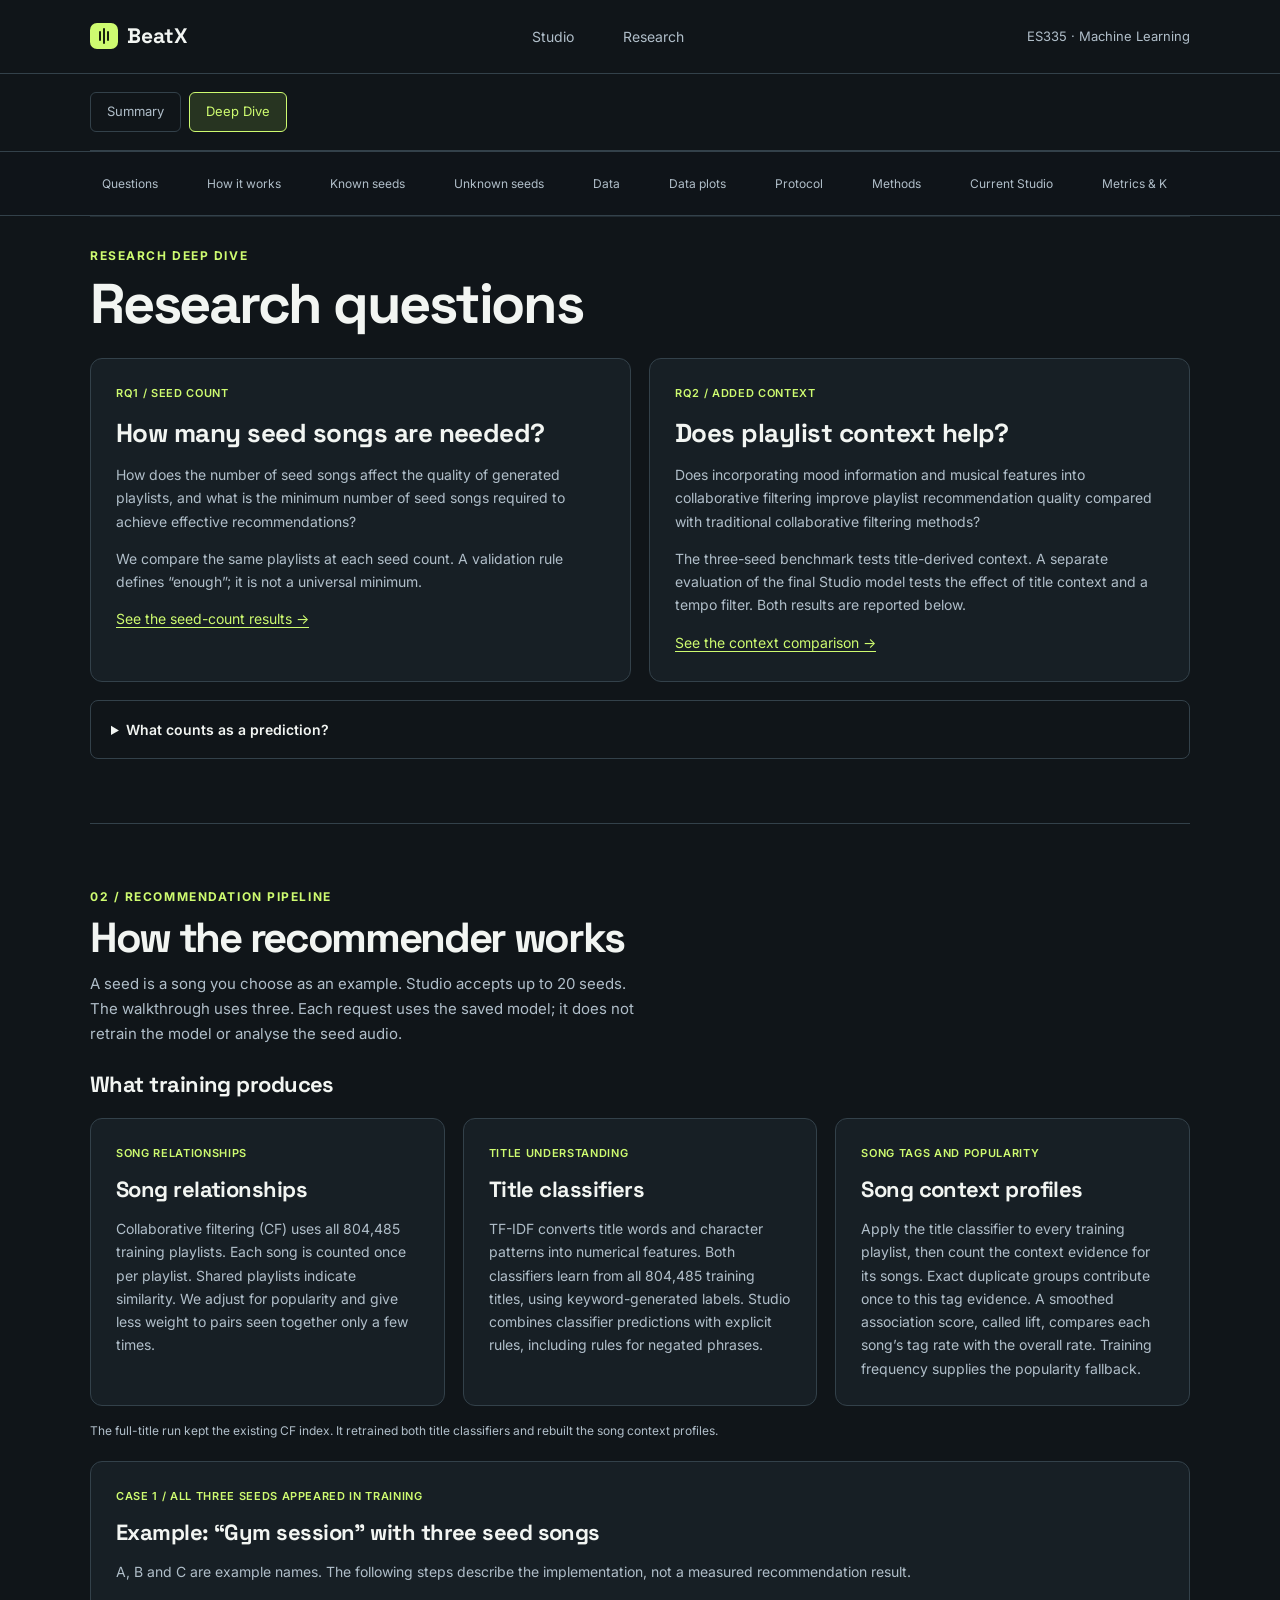
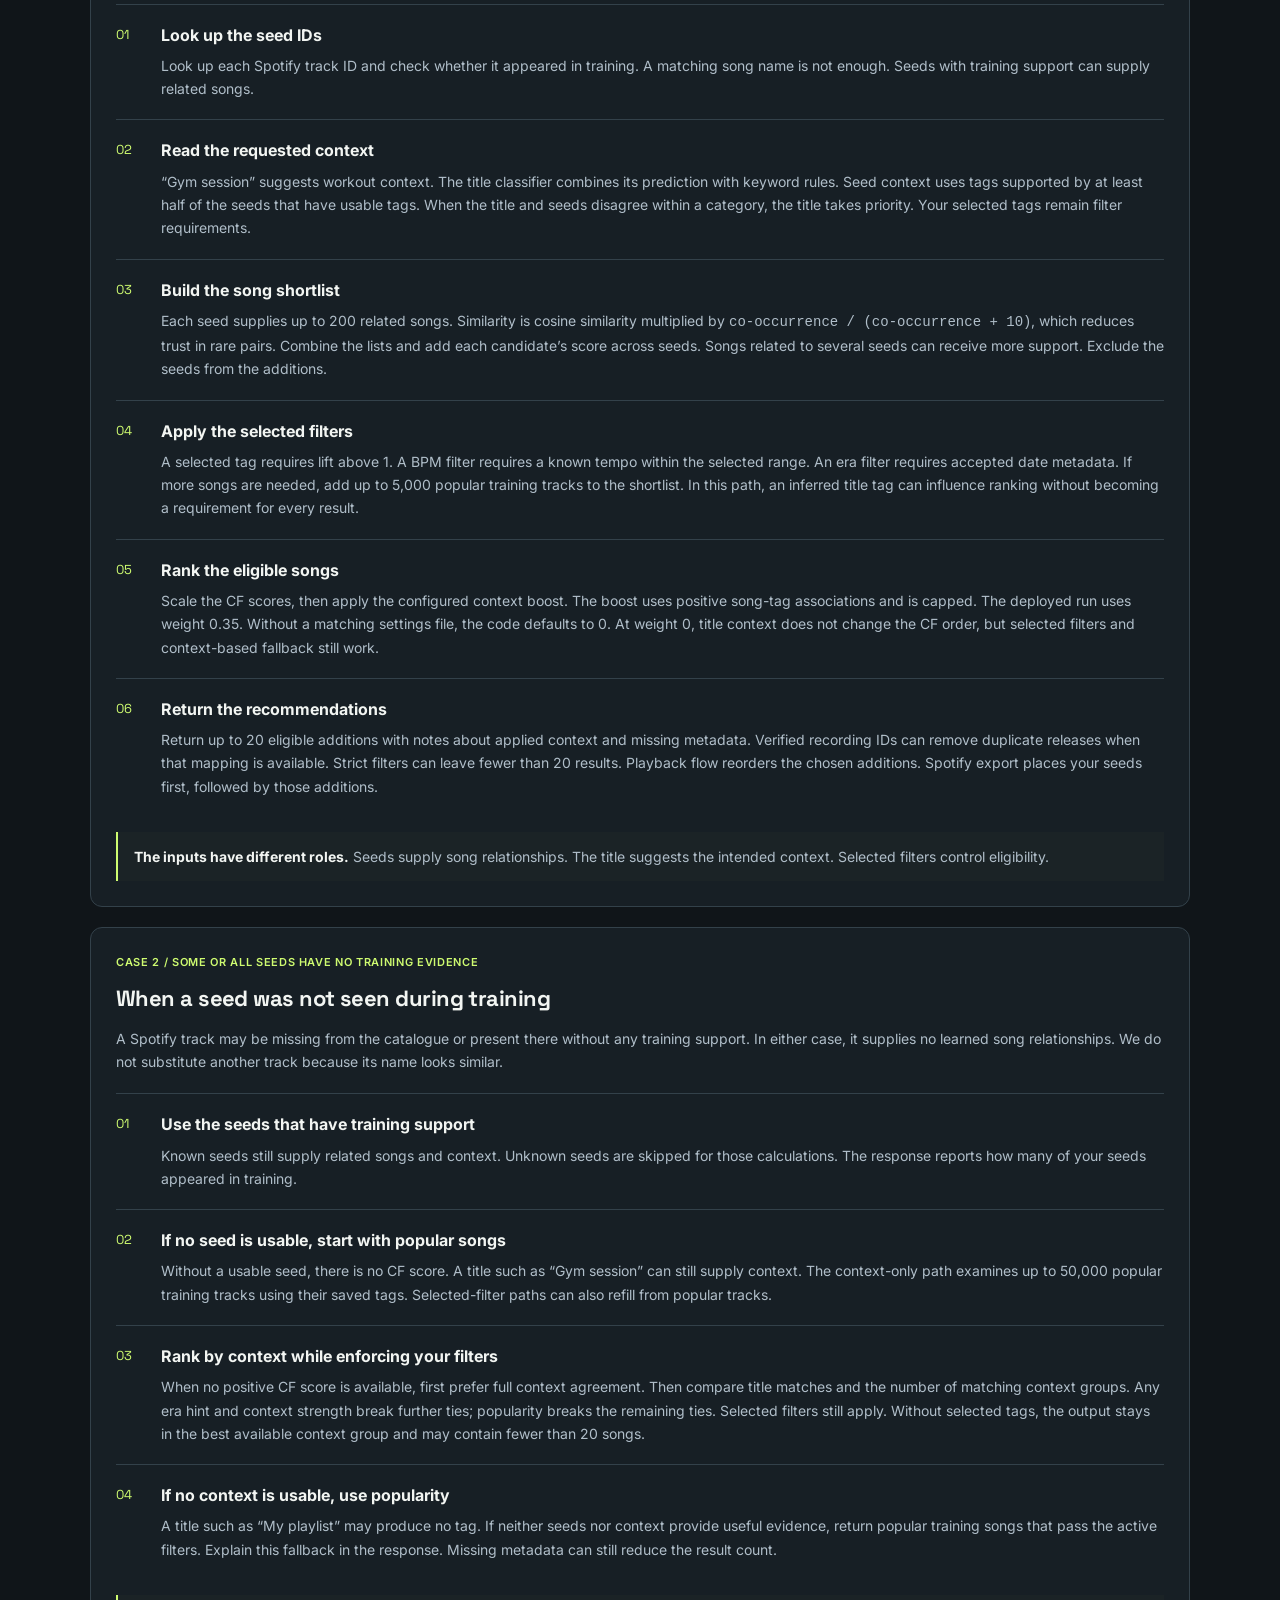
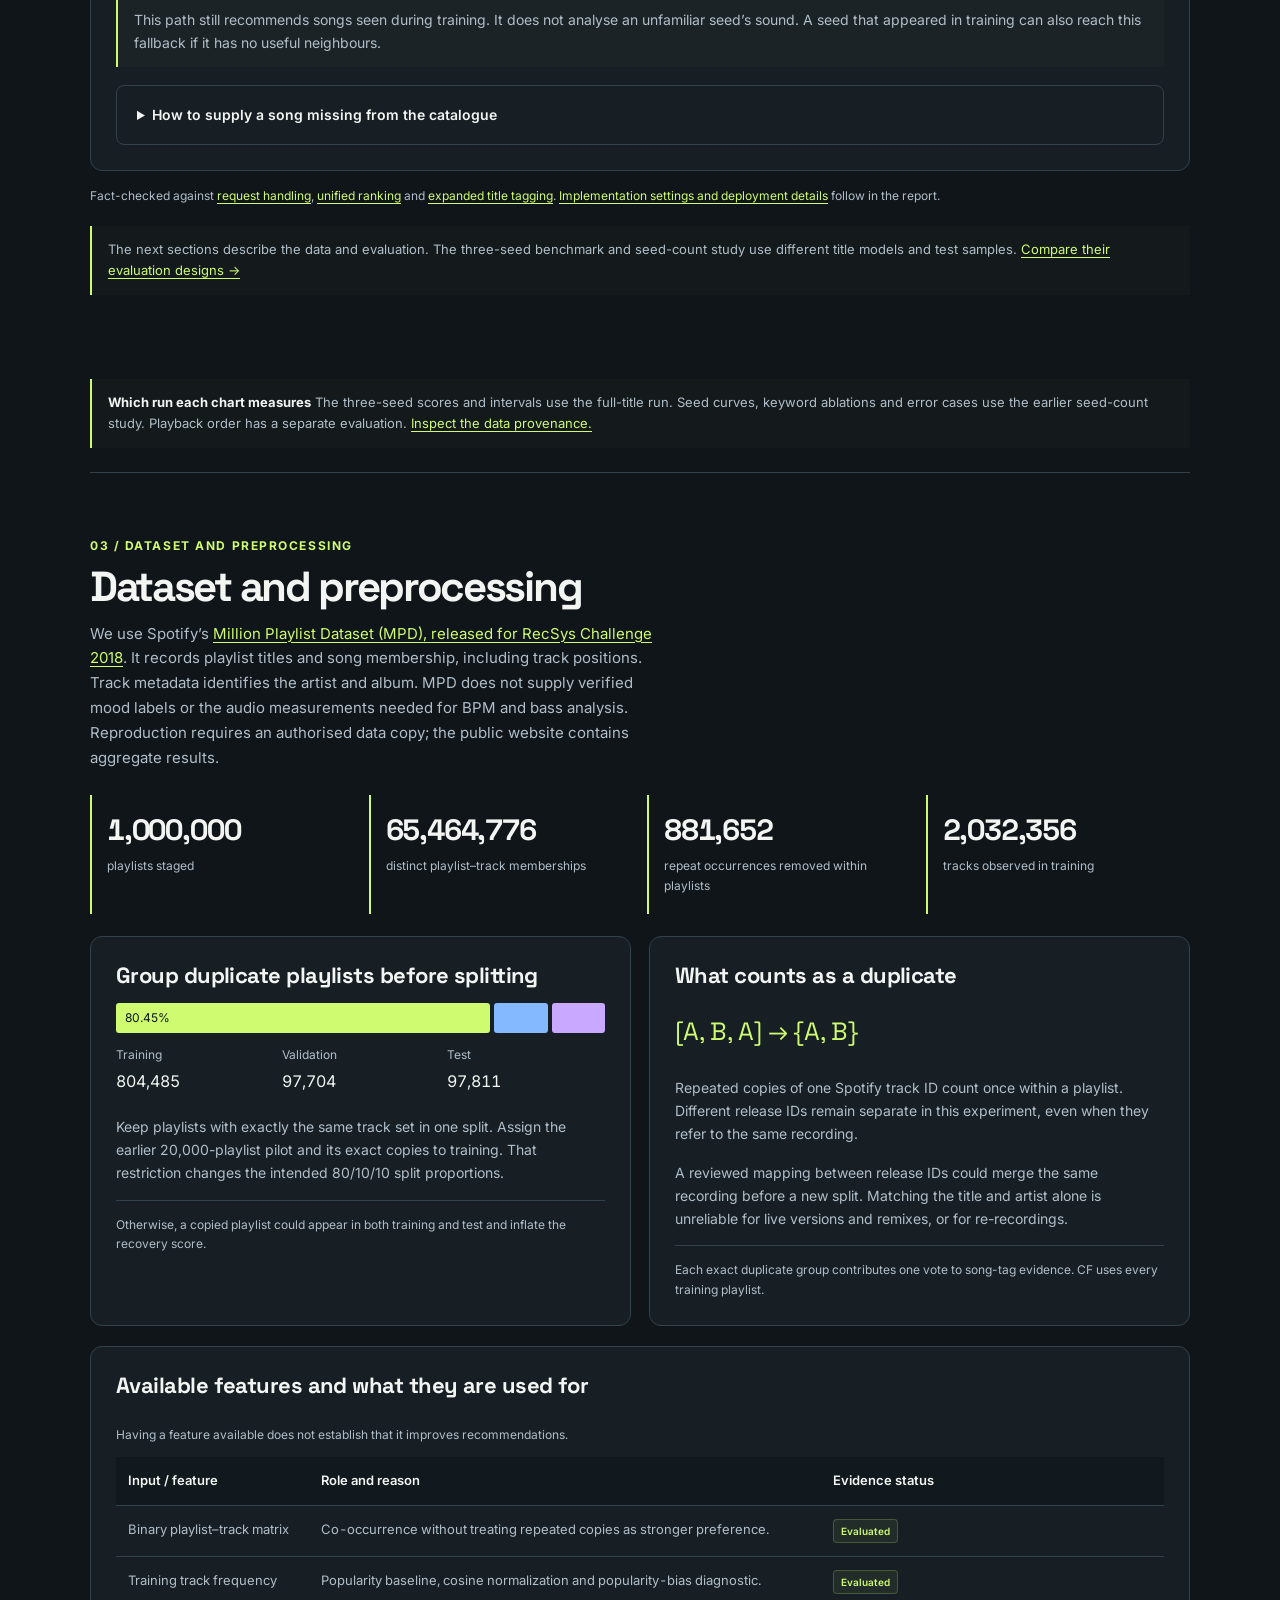
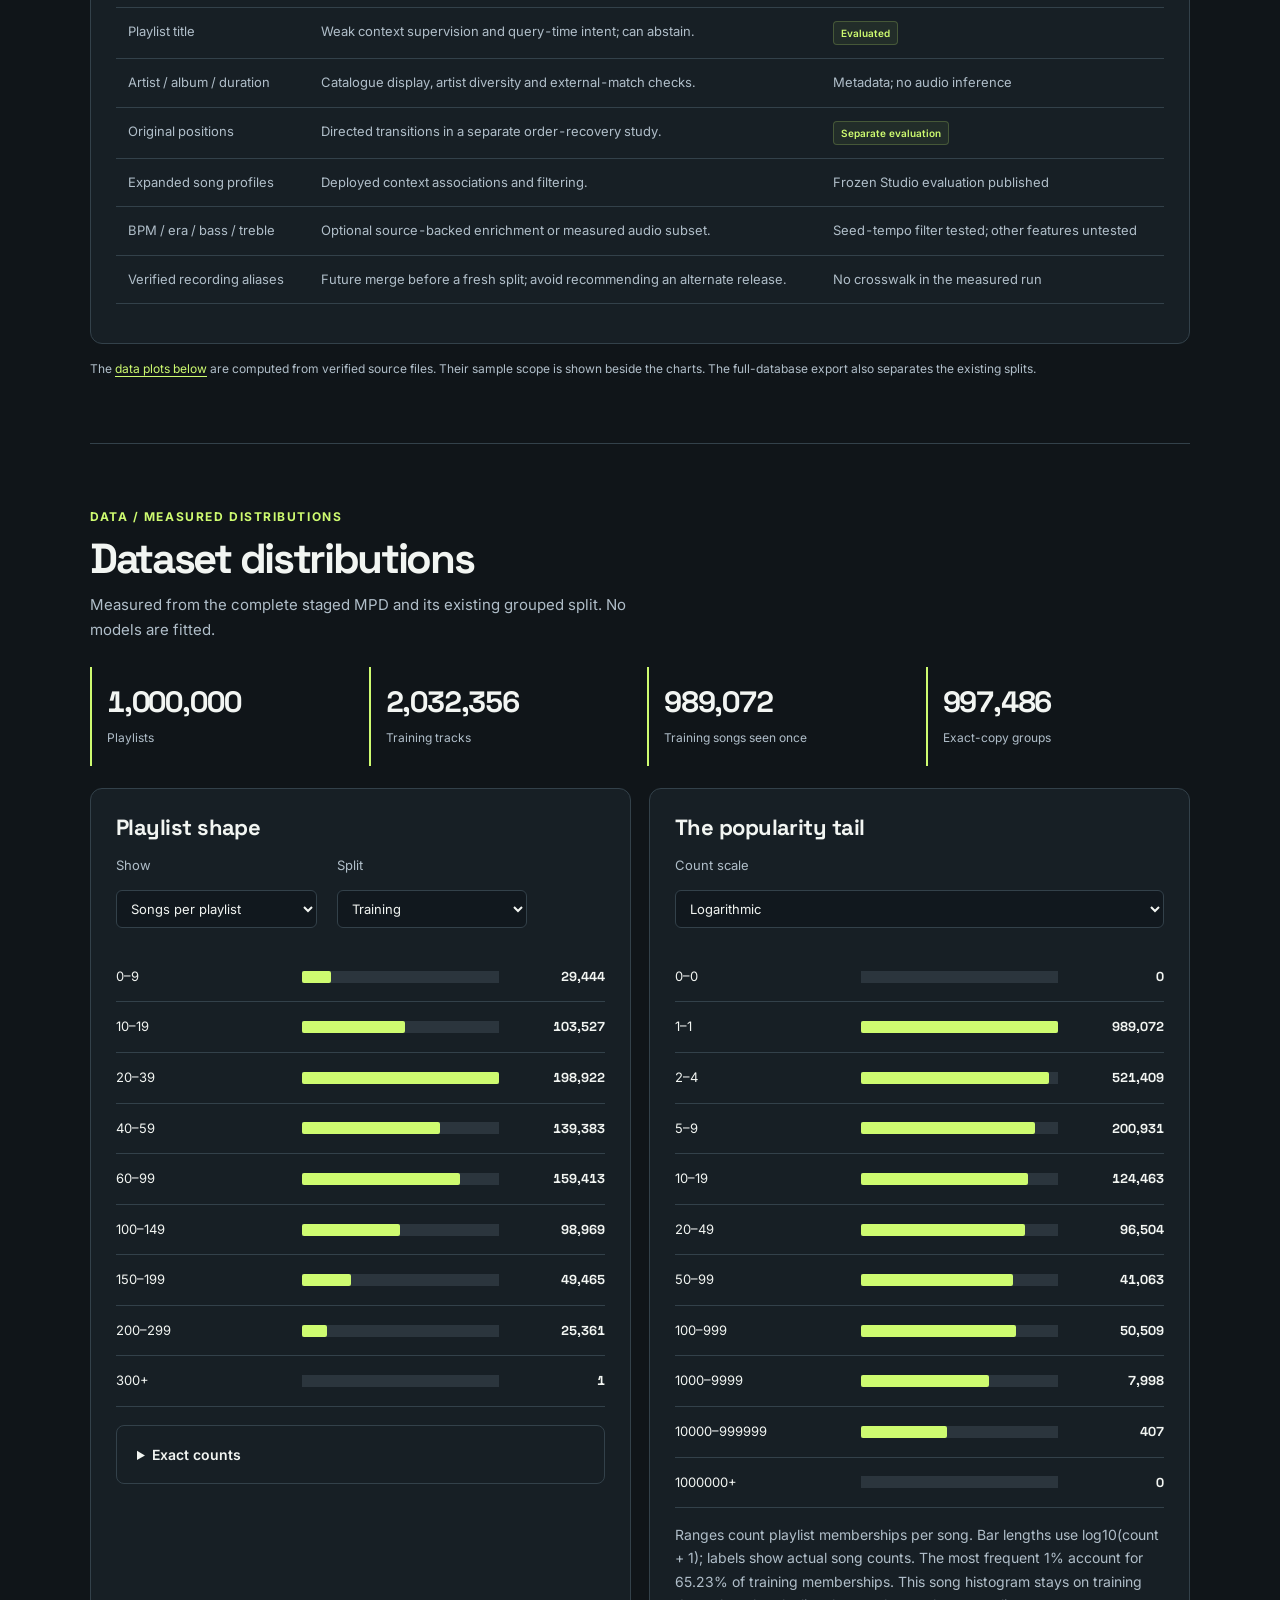
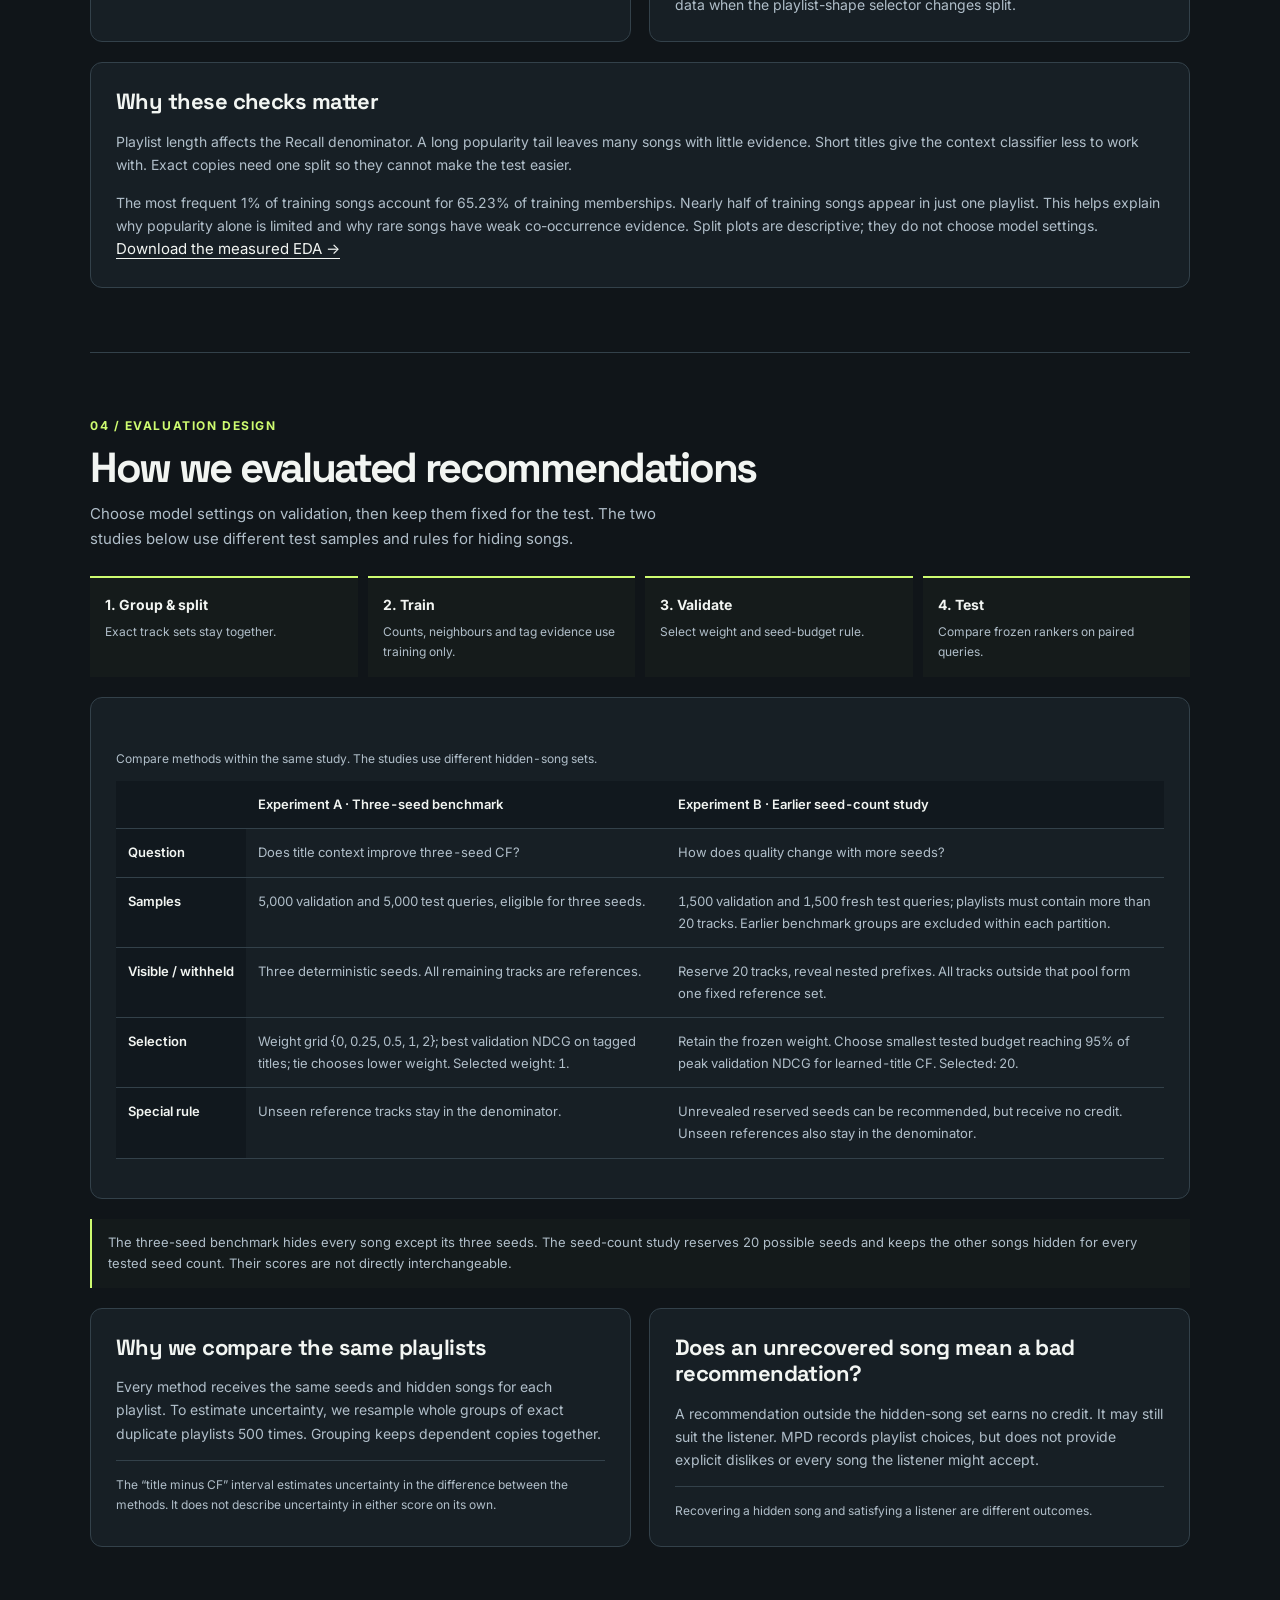
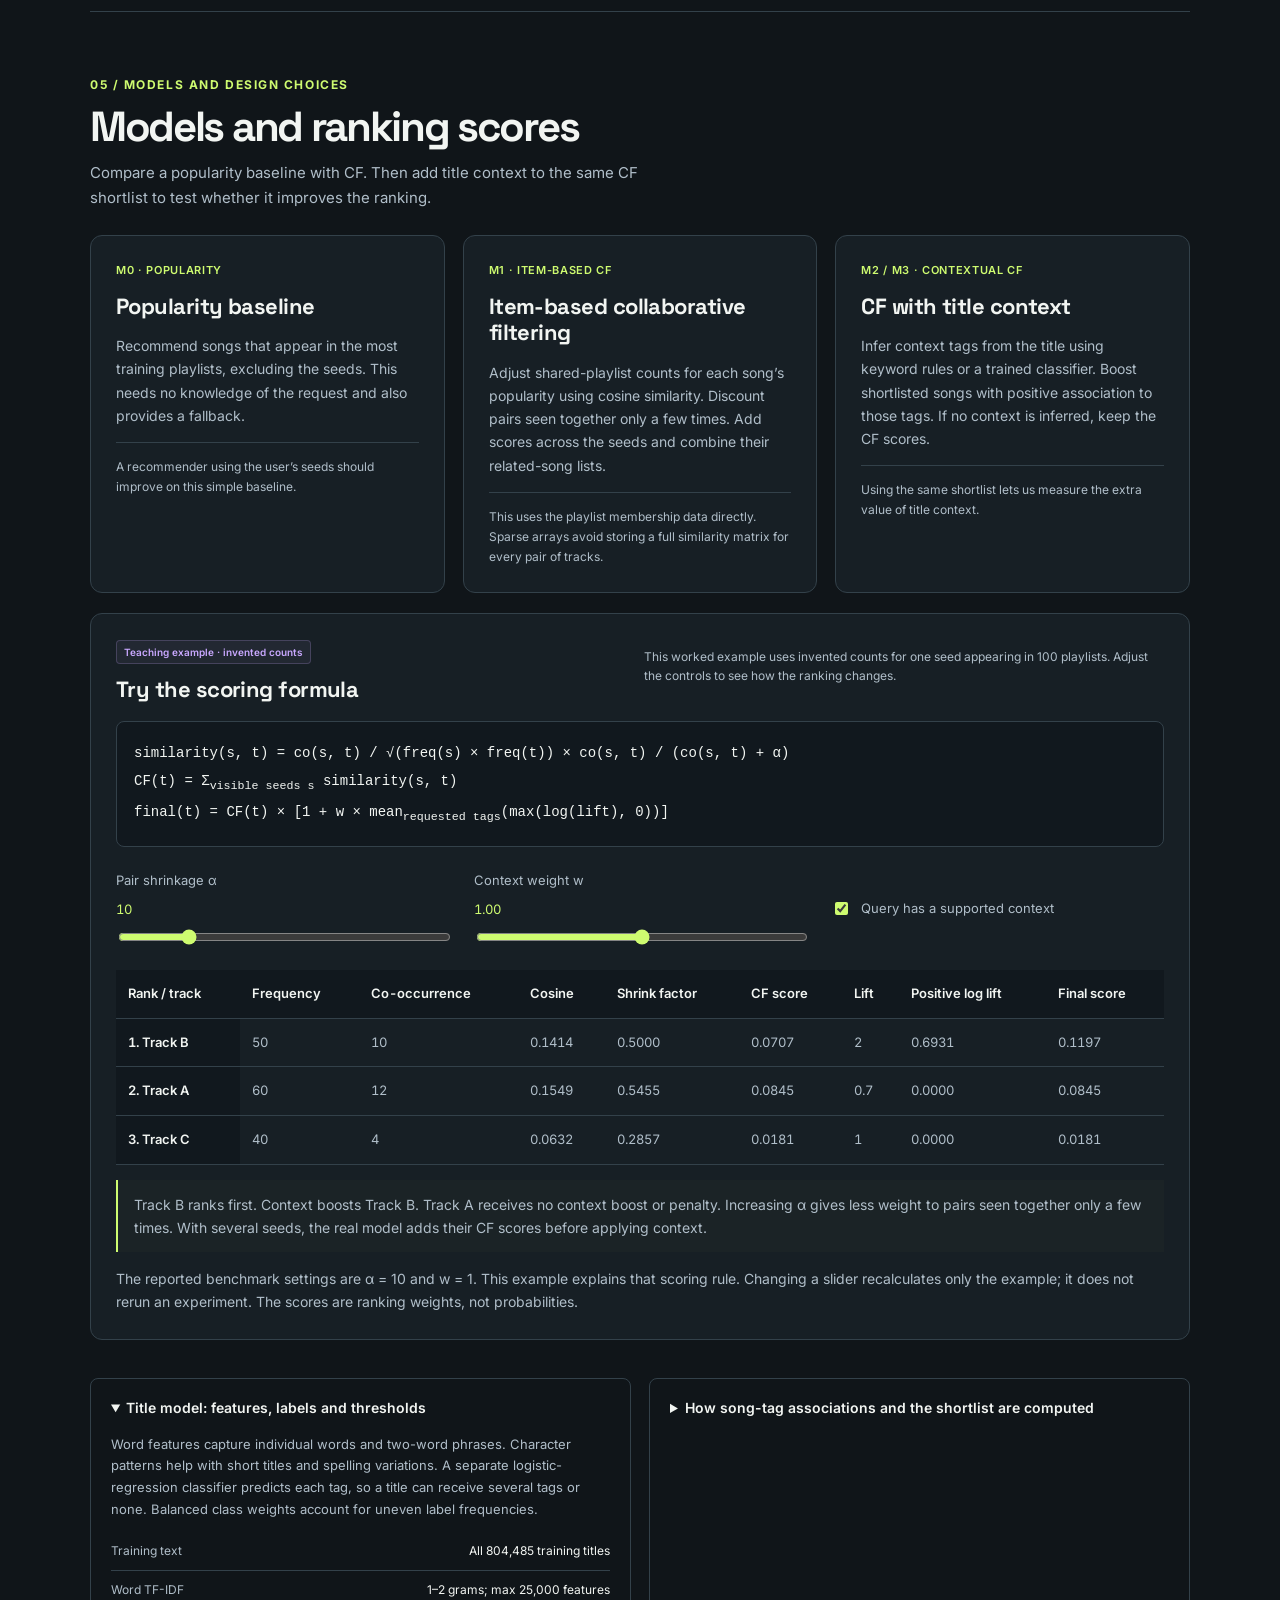
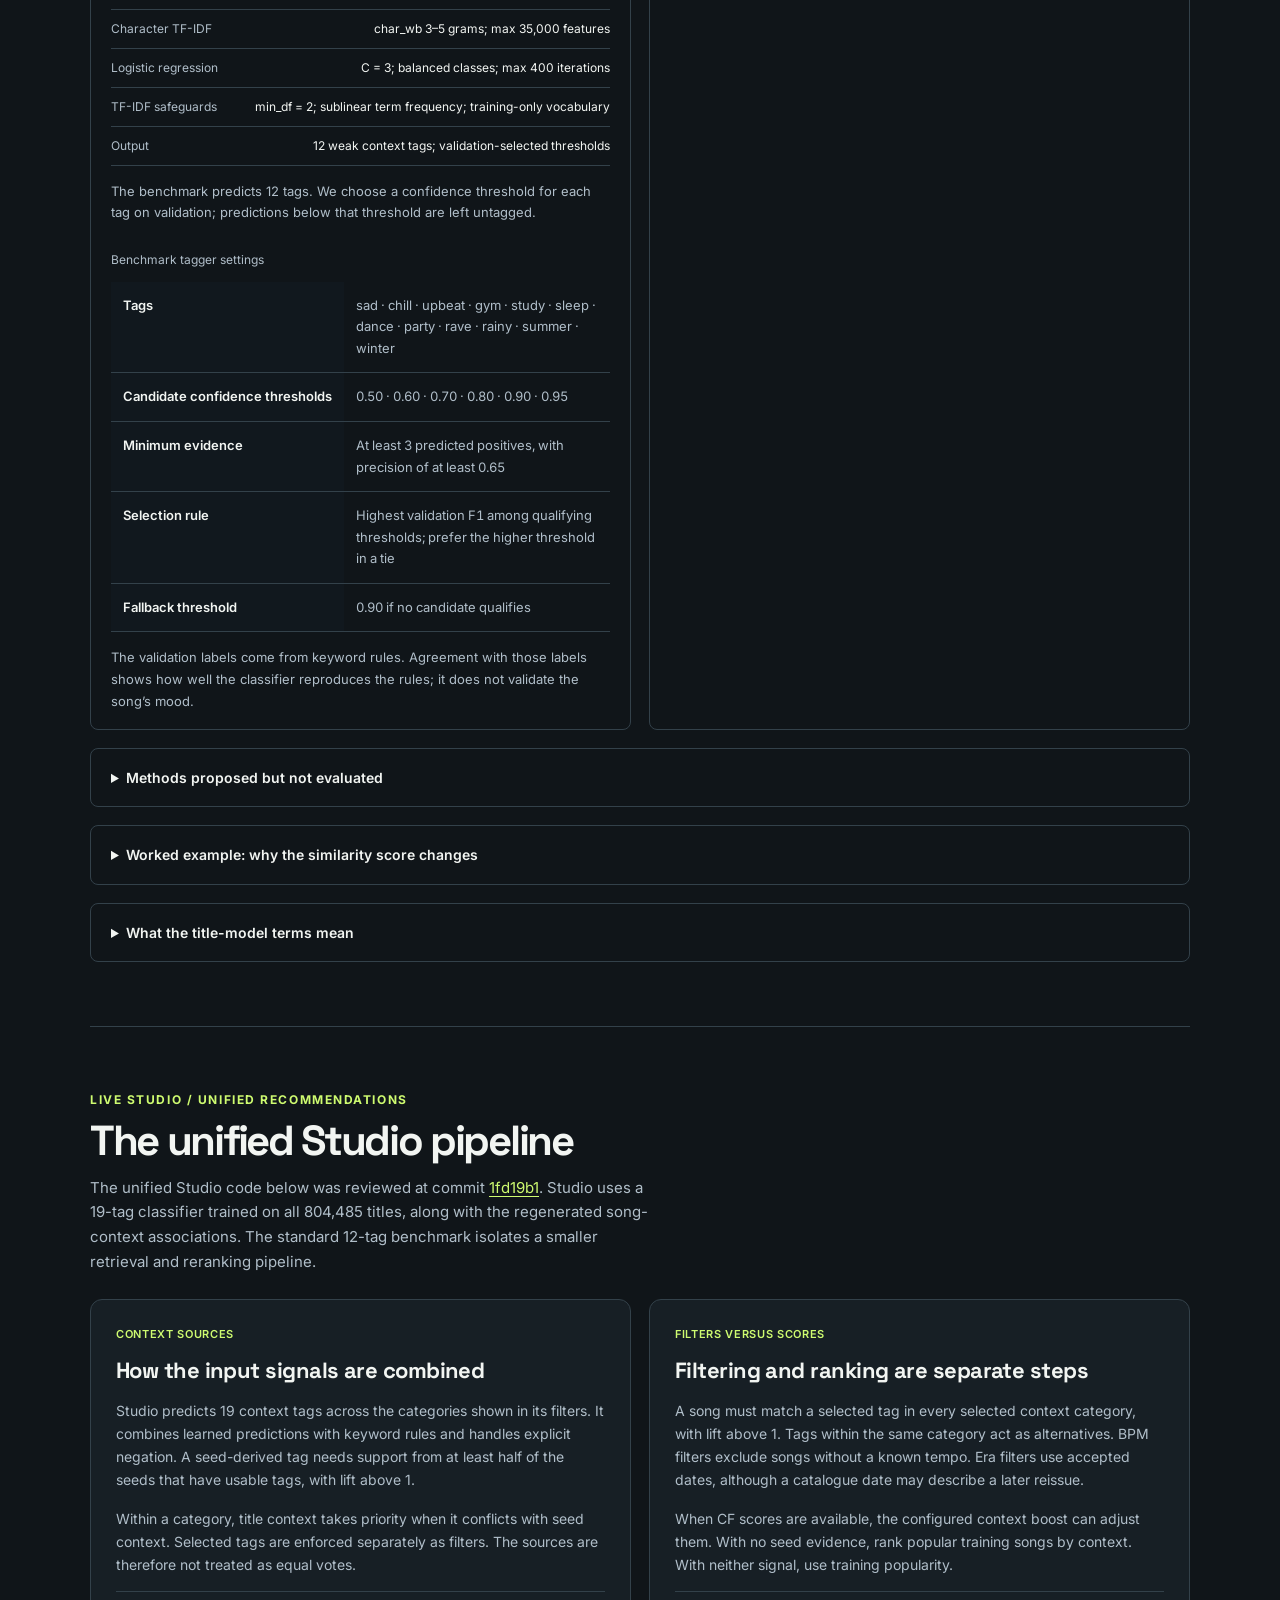
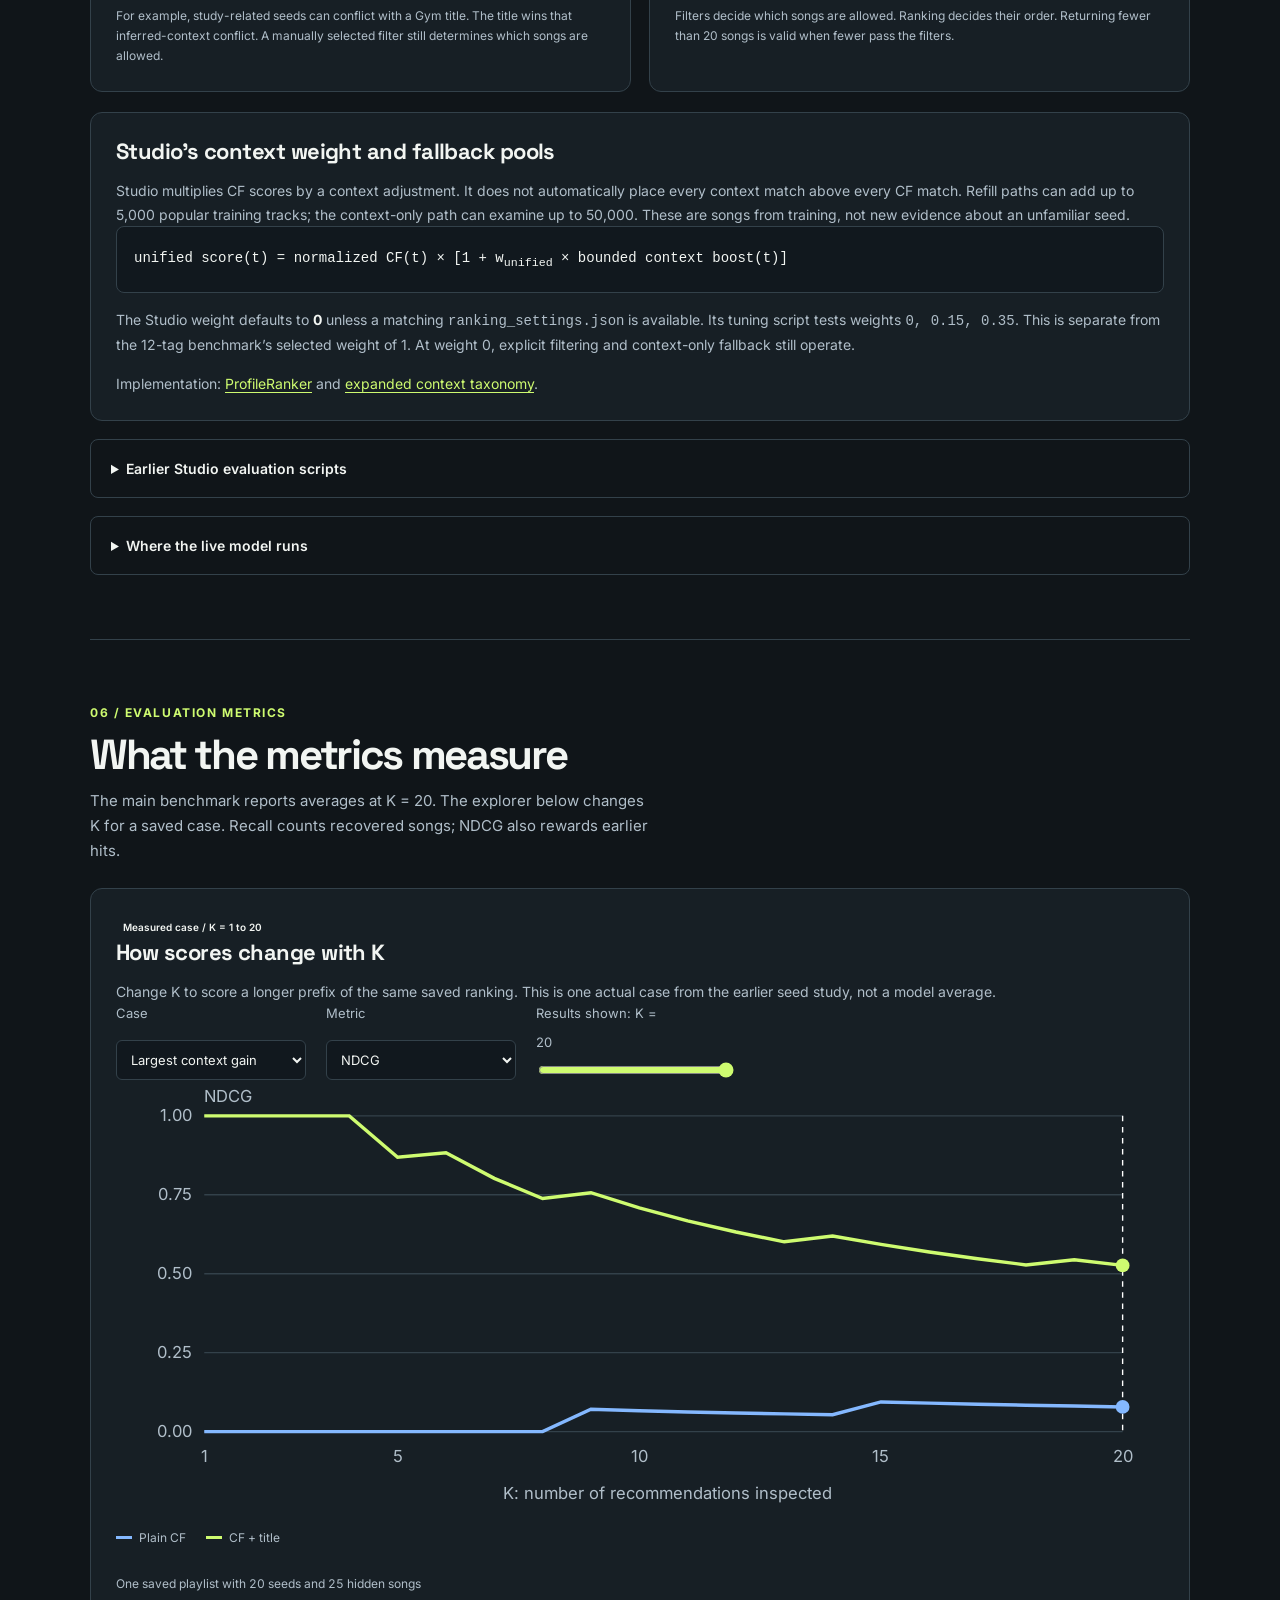
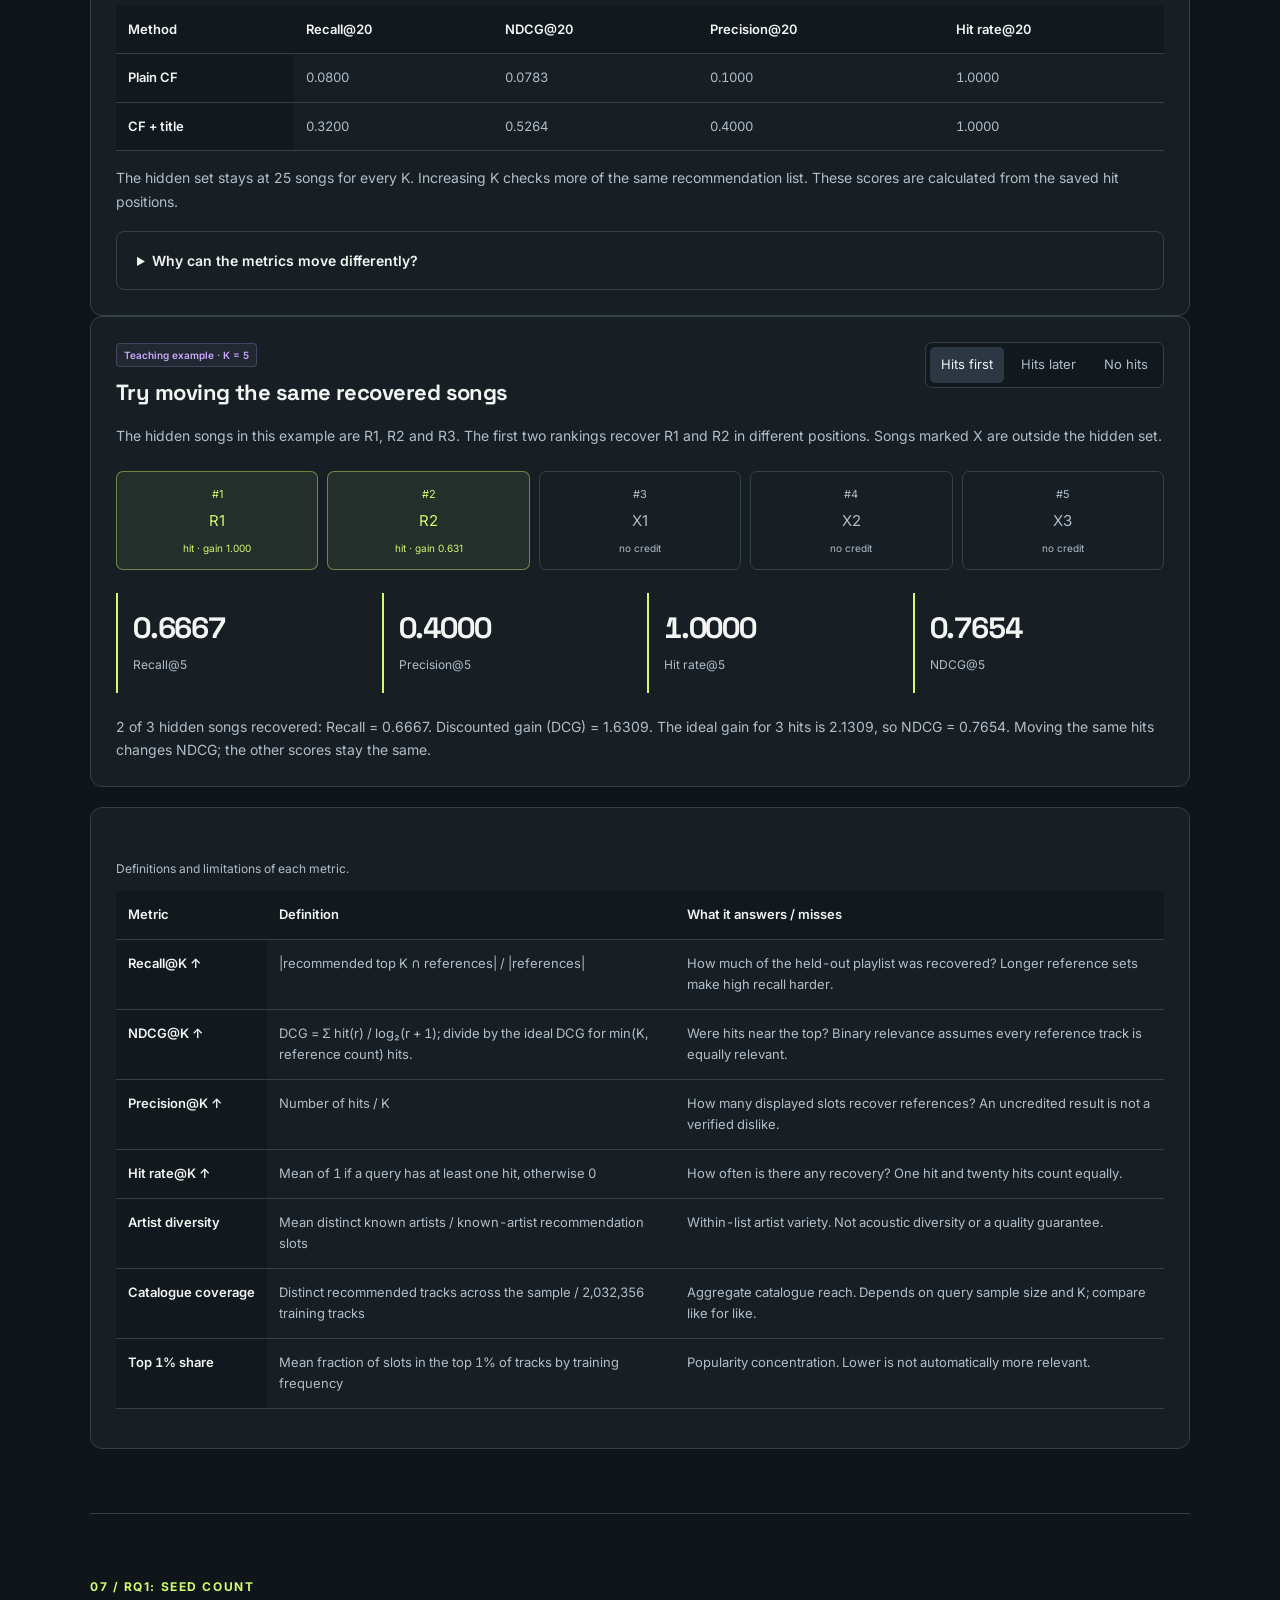
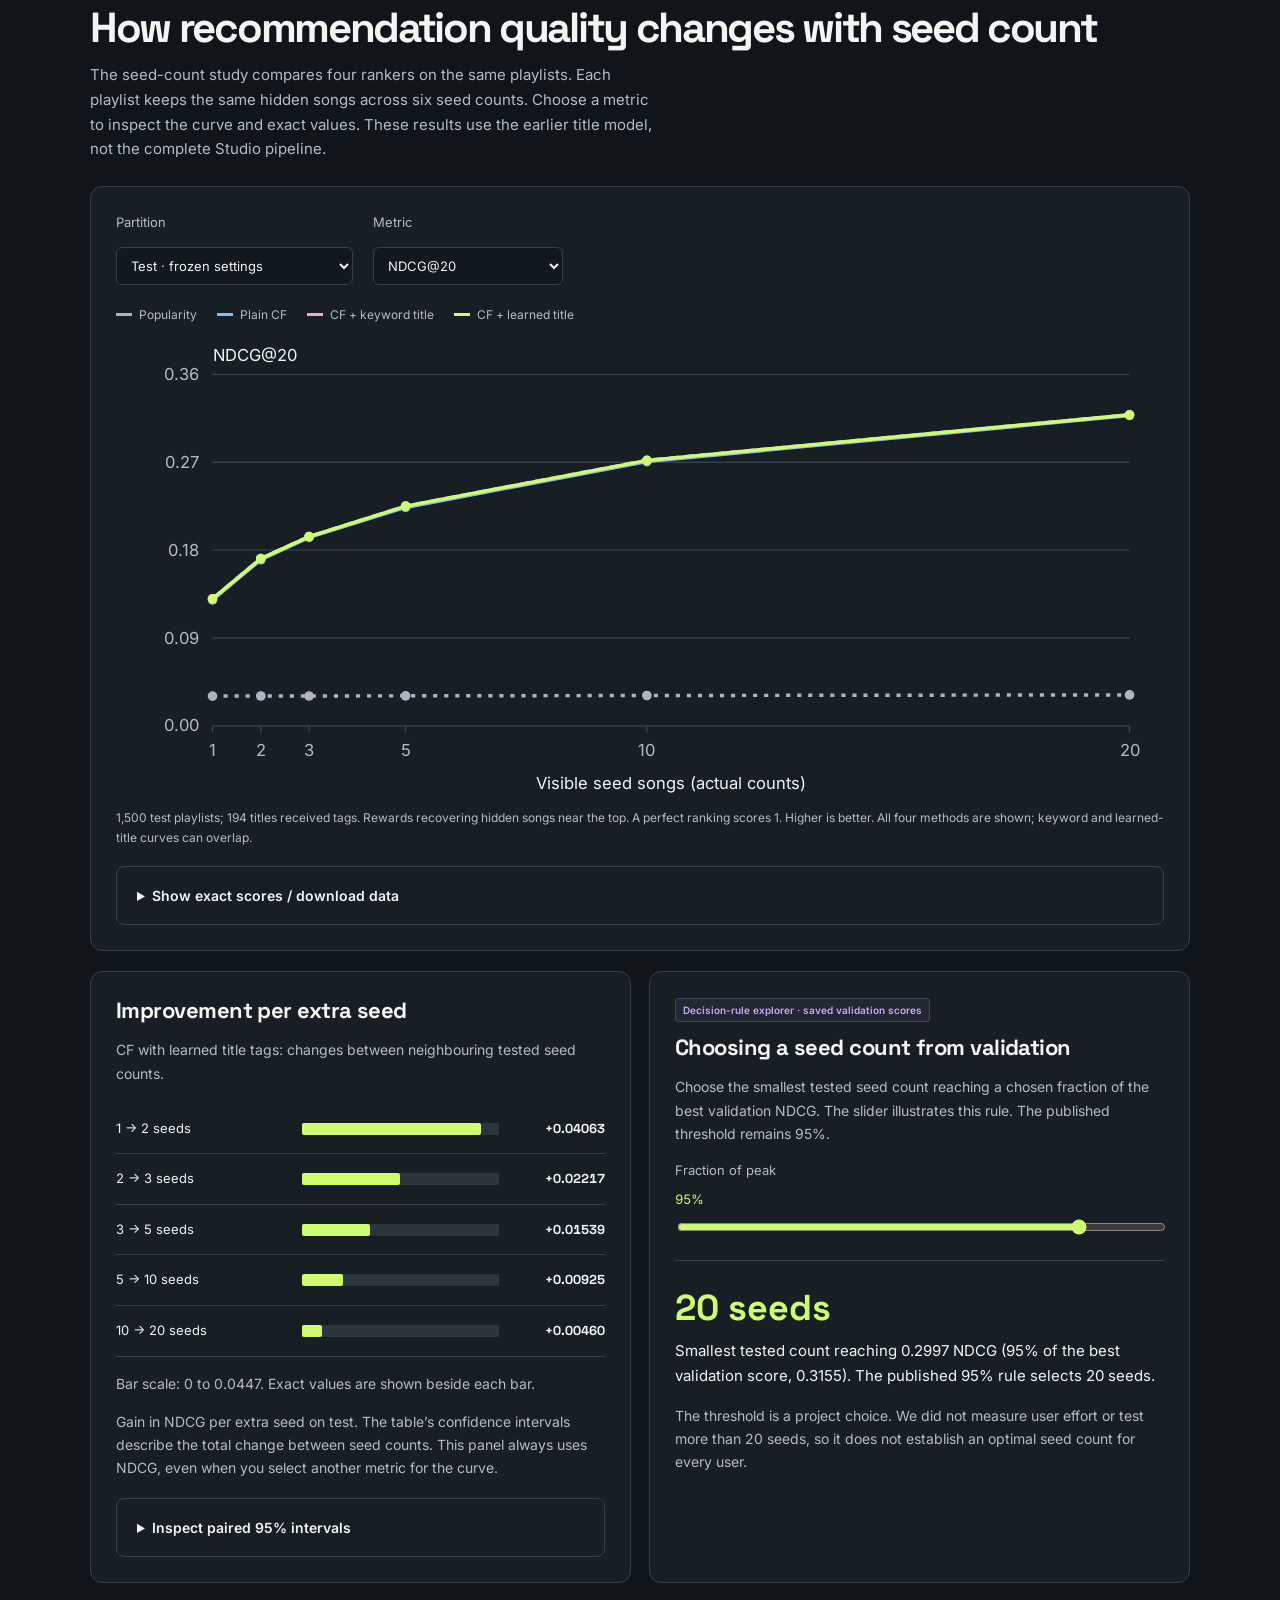
==== commit 7e8b1353: "Review final Studio evidence and add measured diagnostic charts Publish every-K score downloads and " ====
--- a/docs/research-deep-dive.html
+++ b/docs/research-deep-dive.html
@@ -28,7 +28,7 @@
   <nav class="shell research-page-tabs" aria-label="Research views"><a href="research.html">Summary</a><a href="research-deep-dive.html" aria-current="page">Deep Dive</a></nav>
   <main id="main">
     <span id="top"></span>
-    <div class="research-toc"><nav class="shell" aria-label="Research contents"><a href="#questions">Questions</a><a href="#overview">How it works</a><a href="#known-seeds">Known seeds</a><a href="#unknown-seeds">Unknown seeds</a><a href="#features">Data</a><a href="#eda">Data plots</a><a href="#evaluation">Protocol</a><a href="#method">Methods</a><a href="#studio-pipeline">Current Studio</a><a href="#metrics">Metrics &amp; K</a><a href="#studio-evaluation">Studio results</a><a href="#studio-audit">Studio failures</a><a href="#seed-study">Seeds</a><a href="#results">Context</a><a href="#findings">Errors &amp; tradeoffs</a><a href="#method-status">Method status</a><a href="#limitations">Limits</a><a href="#conclusion">Conclusion</a><a href="#rubric">Rubric</a><a href="#contributions">Contributions</a><a href="#reproduce">Reproduce</a></nav></div>
+    <div class="research-toc"><nav class="shell" aria-label="Research contents"><a href="#questions">Questions</a><a href="#overview">How it works</a><a href="#known-seeds">Known seeds</a><a href="#unknown-seeds">Unknown seeds</a><a href="#features">Data</a><a href="#eda">Data plots</a><a href="#evaluation">Protocol</a><a href="#method">Methods</a><a href="#studio-pipeline">Current Studio</a><a href="#metrics">Metrics &amp; K</a><a href="#studio-evaluation">Studio results</a><a href="#studio-failure-cases">Studio failures</a><a href="#studio-audit">Live checks</a><a href="#seed-study">Seeds</a><a href="#results">Context</a><a href="#findings">Errors &amp; tradeoffs</a><a href="#method-status">Method status</a><a href="#limitations">Limits</a><a href="#conclusion">Conclusion</a><a href="#rubric">Rubric</a><a href="#contributions">Contributions</a><a href="#reproduce">Reproduce</a></nav></div>
     <div class="shell research-alert" id="research-status" role="status" hidden></div>
     <noscript><div class="shell research-note">Charts and teaching tools need JavaScript. The report text and <a href="data/research/benchmark.csv">downloadable results</a> remain available. Held-out NDCG@20 was 0.03723 for popularity, 0.24966 for CF and 0.25126 for CF + title.</div></noscript>
 
@@ -57,7 +57,7 @@
           <li><h4>Read the requested context</h4><p>“Gym session” suggests workout context. The title classifier combines its prediction with keyword rules. Seed context uses tags supported by at least half of the seeds that have usable tags. When the title and seeds disagree within a category, the title takes priority. Your selected tags remain filter requirements.</p></li>
           <li><h4>Build the song shortlist</h4><p>Each seed supplies up to 200 related songs. Similarity is cosine similarity multiplied by <code>co-occurrence / (co-occurrence + 10)</code>, which reduces trust in rare pairs. Combine the lists and add each candidate’s score across seeds. Songs related to several seeds can receive more support. Exclude the seeds from the additions.</p></li>
           <li><h4>Apply the selected filters</h4><p>A selected tag requires lift above 1. A BPM filter requires a known tempo within the selected range. An era filter requires accepted date metadata. If more songs are needed, add up to 5,000 popular training tracks to the shortlist. In this path, an inferred title tag can influence ranking without becoming a requirement for every result.</p></li>
-          <li><h4>Rank the eligible songs</h4><p>Scale the CF scores, then apply the configured context boost. The boost uses positive song-tag associations and is capped. Its weight defaults to 0 when no matching settings file is available. At weight 0, title context does not change the CF order, but selected filters and context-based fallback still work.</p></li>
+          <li><h4>Rank the eligible songs</h4><p>Scale the CF scores, then apply the configured context boost. The boost uses positive song-tag associations and is capped. The deployed run uses weight 0.35. Without a matching settings file, the code defaults to 0. At weight 0, title context does not change the CF order, but selected filters and context-based fallback still work.</p></li>
           <li><h4>Return the recommendations</h4><p>Return up to 20 eligible additions with notes about applied context and missing metadata. Verified recording IDs can remove duplicate releases when that mapping is available. Strict filters can leave fewer than 20 results. Playback flow reorders the chosen additions. Spotify export places your seeds first, followed by those additions.</p></li>
         </ol>
         <p class="research-note"><strong>The inputs have different roles.</strong> Seeds supply song relationships. The title suggests the intended context. Selected filters control eligibility.</p>
@@ -204,7 +204,12 @@
       <div class="research-card research-space" id="playback"><span class="research-label">Separate study · Ordering</span><h3>Separate test: recovering the original song order</h3><p>Keep the same 20 known songs and the first song fixed. Compare a seeded shuffle with an order built by repeatedly choosing the strongest next-song link learned from training.</p><div id="sequence-chart" class="research-bars"></div><p id="sequence-note" class="research-note"></p><p class="research-caption">Training contained 51,869,414 directed next-song occurrences. Of the distinct pairs, 4,693,488 appeared at least twice. Adjacency recall measures how many original next-song pairs are recovered. It does not measure whether a listener prefers the order. No confidence interval or listening study is published for this comparison.</p></div>
     </section>
 
-    <section class="section shell" id="studio-evaluation" aria-labelledby="studio-evaluation-title"><div class="section-heading"><p class="eyebrow">Final model / Held-out evaluation</p><h2 id="studio-evaluation-title">Final Studio evaluation</h2><p>This comparison uses the same seeds and hidden songs for every method. The evaluator loads frozen model files and records their hashes. Change K to inspect the first 1 to 20 recommendations.</p></div><div class="research-card"><p id="studio-evaluation-status">1,000 fresh test playlists with five seeds each. The context weight was fixed at 0.35 before scoring. Scores at K = 20 are summarised below.</p><p>Studio scores 0.26347 NDCG@20, compared with 0.26245 for CF. Their paired 95% difference interval is −0.00048 to +0.00241. Because it includes zero, this sample does not establish an average improvement. The seed-tempo filter reduces NDCG@20 to 0.17372. <a href="data/research/studio_evaluation.json" download>Download the frozen evaluation →</a></p><p>Studio recovered no hidden song for 194 of the 1,000 playlists. Every request still returned 20 songs. On average, 50.69% of hidden songs reached the shortlist, so retrieval limits the songs ranking can recover.</p><div id="studio-evaluation-results" hidden><div class="research-controls"><label for="studio-evaluation-cohort">Queries<select id="studio-evaluation-cohort"><option value="all_queries">All queries</option><option value="seed_tempo_available">Known seed tempo</option><option value="some_seeds_unseen">Some seeds unseen</option></select></label><label for="studio-evaluation-metric">Metric<select id="studio-evaluation-metric"><option value="ndcg">NDCG</option><option value="recall">Recall</option><option value="precision">Precision</option><option value="hit_rate">Hit rate</option><option value="artist_diversity">Artist variety</option><option value="catalogue_coverage">Catalogue coverage</option></select></label><label for="studio-evaluation-k">K<select id="studio-evaluation-k"><option>1</option><option>3</option><option>5</option><option>10</option><option>15</option><option selected>20</option></select></label></div><div id="studio-evaluation-chart" class="research-plot"></div><div id="studio-evaluation-table" class="table-wrap"></div><p id="studio-evaluation-note" class="research-caption"></p></div><details class="research-details"><summary>How is the comparison kept fair?</summary><p>The evaluator loads the existing model. It does not fit or tune it. It reserves fresh exact-playlist groups after excluding the known earlier cohorts. Five visible seeds are held fixed; all remaining tracks are references, including training-unseen tracks.</p><p>Popularity is the baseline. Plain CF isolates co-occurrence. The standard title model provides the earlier context comparison. Studio with a blank title isolates the title contribution in the final pipeline. The BPM arm uses the median of at least two known seed tempos, with a fixed window of ±10 BPM. It uses no hidden reference to choose the tempo. The known-tempo subset shows that effect without diluting it with unavailable metadata. Explicit user tags are checked separately.</p><p>Source: <a href="https://github.com/keshtib07-ghost/ES-335-BeatX-Automatic-Playlist-Continuation/blob/main/scripts/complete_research.py">frozen Studio evaluator</a>. It records actual artifact hashes before scoring.</p></details></div></section>
+    <section class="section shell" id="studio-evaluation" aria-labelledby="studio-evaluation-title"><div class="section-heading"><p class="eyebrow">Final model / Held-out evaluation</p><h2 id="studio-evaluation-title">Final Studio evaluation</h2><p>This comparison uses the same seeds and hidden songs for every method. The evaluator loads frozen model files and records their hashes. Change K to inspect the first 1 to 20 recommendations.</p></div><div class="research-card"><p id="studio-evaluation-status">1,000 fresh test playlists with five seeds each. The context weight was fixed at 0.35 before scoring. Scores at K = 20 are summarised below.</p><p>Studio scores 0.26347 NDCG@20, compared with 0.26245 for CF. Their paired 95% difference interval is −0.00048 to +0.00241. Because it includes zero, this sample does not establish an average improvement. The seed-tempo filter reduces NDCG@20 to 0.17372. <a href="data/research/studio_evaluation.json" download>Download the frozen evaluation →</a></p><p>Studio recovered no hidden song for 194 of the 1,000 playlists. Every request still returned 20 songs. On average, 50.69% of hidden songs reached the CF neighbor pool. Studio can also refill from popular songs, so this is a diagnostic of CF retrieval rather than a bound on every Studio request.</p><!-- studio-static:start --><details class="research-details"><summary>Recorded scores at K = 20</summary><div class="table-wrap"><table id="studio-static-scores"><caption>1,000 held-out queries; 5 seeds; K = 20.</caption><thead><tr><th scope="col">Method</th><th scope="col">NDCG@20</th><th scope="col">Recall@20</th><th scope="col">Precision@20</th><th scope="col">Hit Rate@20</th><th scope="col">Artist variety</th></tr></thead><tbody><tr><th scope="row">Popularity</th><td>0.03526</td><td>0.01198</td><td>0.03225</td><td>0.21700</td><td>0.85040</td></tr><tr><th scope="row">Plain CF</th><td>0.26245</td><td>0.10649</td><td>0.22800</td><td>0.80200</td><td>0.53575</td></tr><tr><th scope="row">Standard title model</th><td>0.26423</td><td>0.10724</td><td>0.22910</td><td>0.80300</td><td>0.53745</td></tr><tr><th scope="row">Studio without title</th><td>0.26334</td><td>0.10651</td><td>0.22915</td><td>0.80500</td><td>0.54210</td></tr><tr><th scope="row">Studio</th><td>0.26347</td><td>0.10662</td><td>0.22925</td><td>0.80600</td><td>0.54240</td></tr><tr><th scope="row">Studio + seed BPM</th><td>0.17372</td><td>0.06184</td><td>0.14030</td><td>0.73000</td><td>0.68230</td></tr></tbody></table></div></details><!-- studio-static:end --><div id="studio-evaluation-results" hidden><div class="research-controls"><label for="studio-evaluation-cohort">Queries<select id="studio-evaluation-cohort"><option value="all_queries">All queries</option><option value="seed_tempo_available">Known seed tempo</option><option value="some_seeds_unseen">Some seeds unseen</option></select></label><label for="studio-evaluation-metric">Metric<select id="studio-evaluation-metric"><option value="ndcg">NDCG</option><option value="recall">Recall</option><option value="precision">Precision</option><option value="hit_rate">Hit rate</option><option value="artist_diversity">Artist variety</option><option value="catalogue_coverage">Catalogue coverage</option></select></label><label for="studio-evaluation-k">K<select id="studio-evaluation-k"><option>1</option><option>2</option><option>3</option><option>4</option><option>5</option><option>6</option><option>7</option><option>8</option><option>9</option><option>10</option><option>11</option><option>12</option><option>13</option><option>14</option><option>15</option><option>16</option><option>17</option><option>18</option><option>19</option><option selected>20</option></select></label></div><div id="studio-evaluation-chart" class="research-plot"></div><div id="studio-evaluation-table" class="table-wrap"></div><p id="studio-evaluation-note" class="research-caption"></p><p><a href="data/research/studio_scores.csv" download>Download all Studio scores at every K →</a></p></div><details class="research-details"><summary>How is the comparison kept fair?</summary><p>The evaluator loads the existing model. It does not fit or tune it. It reserves fresh exact-playlist groups after excluding the known earlier cohorts. Five visible seeds are held fixed; all remaining tracks are references, including training-unseen tracks.</p><p>Popularity is the baseline. Plain CF isolates co-occurrence. The standard title model provides the earlier context comparison. Studio with a blank title isolates the title contribution in the final pipeline. The BPM arm uses the median of at least two known seed tempos, with a fixed window of ±10 BPM. It uses no hidden reference to choose the tempo. The known-tempo subset shows that effect without diluting it with unavailable metadata. Explicit user tags are checked separately.</p><p>Source: <a href="https://github.com/keshtib07-ghost/ES-335-BeatX-Automatic-Playlist-Continuation/blob/main/scripts/complete_research.py">frozen Studio evaluator</a>. The completed freeze records model/profile hashes before scoring. Source and enrichment database hashes are absent from that completed record.</p></details></div></section>
+<section class="section shell" aria-label="Studio diagnostics">
+      <div class="research-grid two research-space"><article class="research-card"><h3>Recovery at K = 20</h3><div id="studio-recovery-chart"></div><p>194 of 1,000 queries recover no hidden song. Every query still receives 20 recommendations. A full list is not a guarantee of recovery.</p></article><article class="research-card"><h3>Known and unfamiliar seeds</h3><div id="studio-cold-chart"></div><p>Some seeds are training-unseen in 65 queries. These are different playlists from the fully known-seed group, so this comparison is descriptive.</p></article></div>
+      <div class="research-card research-space"><h3>What did the BPM filter change?</h3><div id="studio-tempo-table" class="table-wrap"></div><p>The fixed tempo window reduces hidden-song recovery on the same eligible queries. Artist variety rises. This supports keeping BPM as a user-selected requirement, rather than claiming it improves general continuation accuracy.</p></div>
+      <div class="research-card research-space" id="studio-failure-cases"><h3>Inspect a measured Studio case</h3><label for="studio-case">Case<select id="studio-case"><option value="largest_gain">Largest gain over CF</option><option value="largest_loss">Largest drop from CF</option><option value="first_zero_hit">A zero-hit ranking</option></select></label><div id="studio-case-facts" class="table-wrap"></div><div id="studio-case-ranks"></div><p id="studio-case-reason"></p><p class="research-caption">Highlighted ranks are held-out hits. These cases were selected by outcome. They explain failure modes, not their frequency. Full titles and song lists stay private.</p></div>
+</section>
     <section class="section shell" id="studio-audit" aria-labelledby="studio-audit-title"><div class="section-heading"><p class="eyebrow">Studio / Failure analysis</p><h2 id="studio-audit-title">Studio failure cases</h2><p>These are measured live requests. They check behavior at difficult inputs. They do not measure recommendation accuracy or listening satisfaction.</p></div><div class="research-card"><p id="studio-audit-status"></p><p>In the title-conflict check, changing “Study focus” to “Gym workout” kept all 20 songs but changed their order. A title can guide ranking without replacing the whole list. This is one case, not a general failure rate.</p><div id="studio-audit-chart"></div><details class="research-details" open><summary>Inspect each request</summary><div id="studio-audit-table" class="table-wrap"></div></details></div><div class="research-grid two research-space"><article class="research-card"><h3>Unknown seeds need a fallback.</h3><p>A song outside training has no learned neighbors. The system can use the known seeds or fall back to title context. This gives a usable response, but it does not learn the unknown song’s sound.</p></article><article class="research-card"><h3>Filters can leave no results.</h3><p>A narrow tempo range can leave no eligible songs. Unknown BPM is excluded rather than guessed. Returning an empty list is more accurate than claiming a match.</p></article><article class="research-card"><h3>A title is a clue.</h3><p>A gym title can conflict with calm seeds. The title changes context, while seed relevance still drives much of the order. A selected activity filter is the stronger eligibility requirement.</p></article><article class="research-card"><h3>Good recovery can still repeat artists.</h3><p>Co-occurrence can favor related songs from the same artist. The audit reports artist variety for each request. We have not tested a diversity reranker or measured whether listeners prefer one.</p></article></div><p class="research-caption"><a href="data/research/studio_audit.json" download>Download the live audit →</a></p></section>
 
     <section class="section shell" id="limitations" aria-labelledby="limitations-title">
@@ -247,17 +252,12 @@
     </section>
 
     <section class="section shell" id="contributions" aria-labelledby="contributions-title">
-      <div class="section-heading"><p class="eyebrow">Project team / Contributions</p><h2 id="contributions-title">Contributions</h2><p>Our project brings together recommendation research, application development and public research communication.</p></div>
+      <div class="section-heading"><p class="eyebrow">Project team / Contributions</p><h2 id="contributions-title">Contributions</h2><p>We developed the project idea together, then contributed to different parts of the modelling, application and research report.</p></div>
       <div class="research-grid two">
-        <article class="research-card"><h3>Sanidhya Saluja</h3><p>Roll number: 25110286</p></article>
-        <article class="research-card"><h3>Keshav Tibrewal</h3><p>Roll number: 25110162</p></article>
-      </div>
-      <h3 class="research-space">Shared contribution areas</h3>
-      <div class="research-grid three research-space">
-        <article class="research-card"><span class="research-label">Research and interpretation</span><h3>Questions, experiments and evidence</h3><p>Framing playlist continuation around seed count and title context; comparing popularity, collaborative filtering and contextual methods; interpreting recovery, diversity, coverage and the limits of the reported results.</p></article>
-        <article class="research-card"><span class="research-label">Model and application</span><h3>Data, recommendations and Studio</h3><p>Preparing playlist–track data, building the recommendation and evaluation pipelines, and connecting Studio to the trained model API and Spotify playlist export.</p></article>
-        <article class="research-card"><span class="research-label">Presentation and review</span><h3>Clear explanations and a public report</h3><p>Structuring the Research Summary and Deep Dive, explaining known- and unknown-seed behaviour, clarifying what tags mean, and checking website claims and interactions against the available experiment evidence.</p></article>
-      </div>
+        <article class="research-card"><h3>Sanidhya Saluja</h3><p>Roll number: 25110286</p><ul><li>Developed the initial modelling framework, selected the training algorithms and trained the first model draft.</li><li>Experimented with model settings and selected the shrinkage factor.</li><li>Manually reviewed the tags assigned to about 5,000 playlist titles.</li><li>Wrote the research explanations of methods, results and limitations, and organised the Research Summary and Deep Dive.</li></ul></article>
+        <article class="research-card"><h3>Keshav Tibrewal</h3><p>Roll number: 25110162</p><ul><li>Retrained the model after the first draft and added further improvements to the recommendation pipeline.</li><li>Built the website and implemented its user-facing recommendation workflow.</li><li>Set up hosting and deployment to make the website publicly accessible.</li><li>Connected the application to Spotify, including account authorisation and playlist export.</li></ul></article>
+      </div>
+      <article class="research-card research-space"><h3>Shared contributions</h3><ul><li>Developed the project idea and discussed the overall approach.</li><li>Generated trial playlists and reviewed the recommendations together.</li><li>Tested the application workflow and discussed issues and improvements.</li></ul></article>
       <p class="research-caption">AI assistance is described in the <a href="#project-disclosure">project disclosure</a>.</p>
     </section>
 
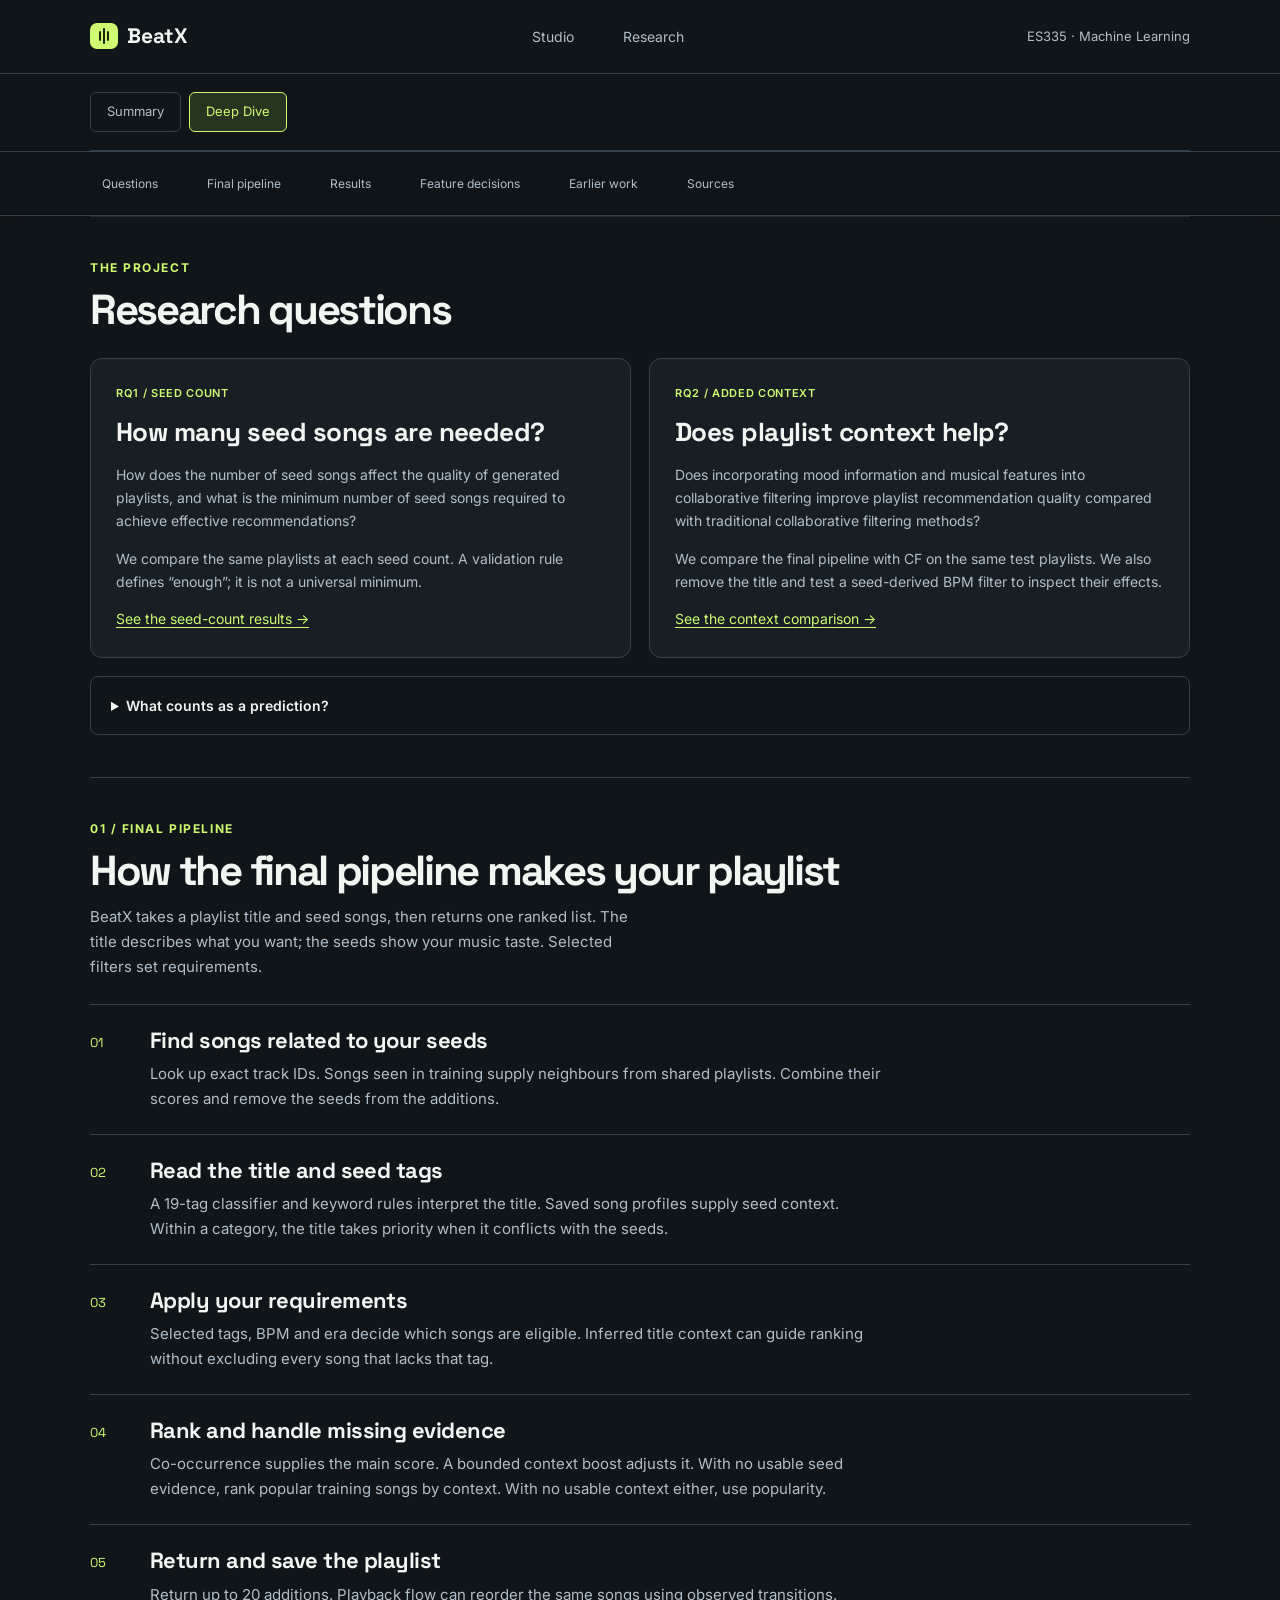
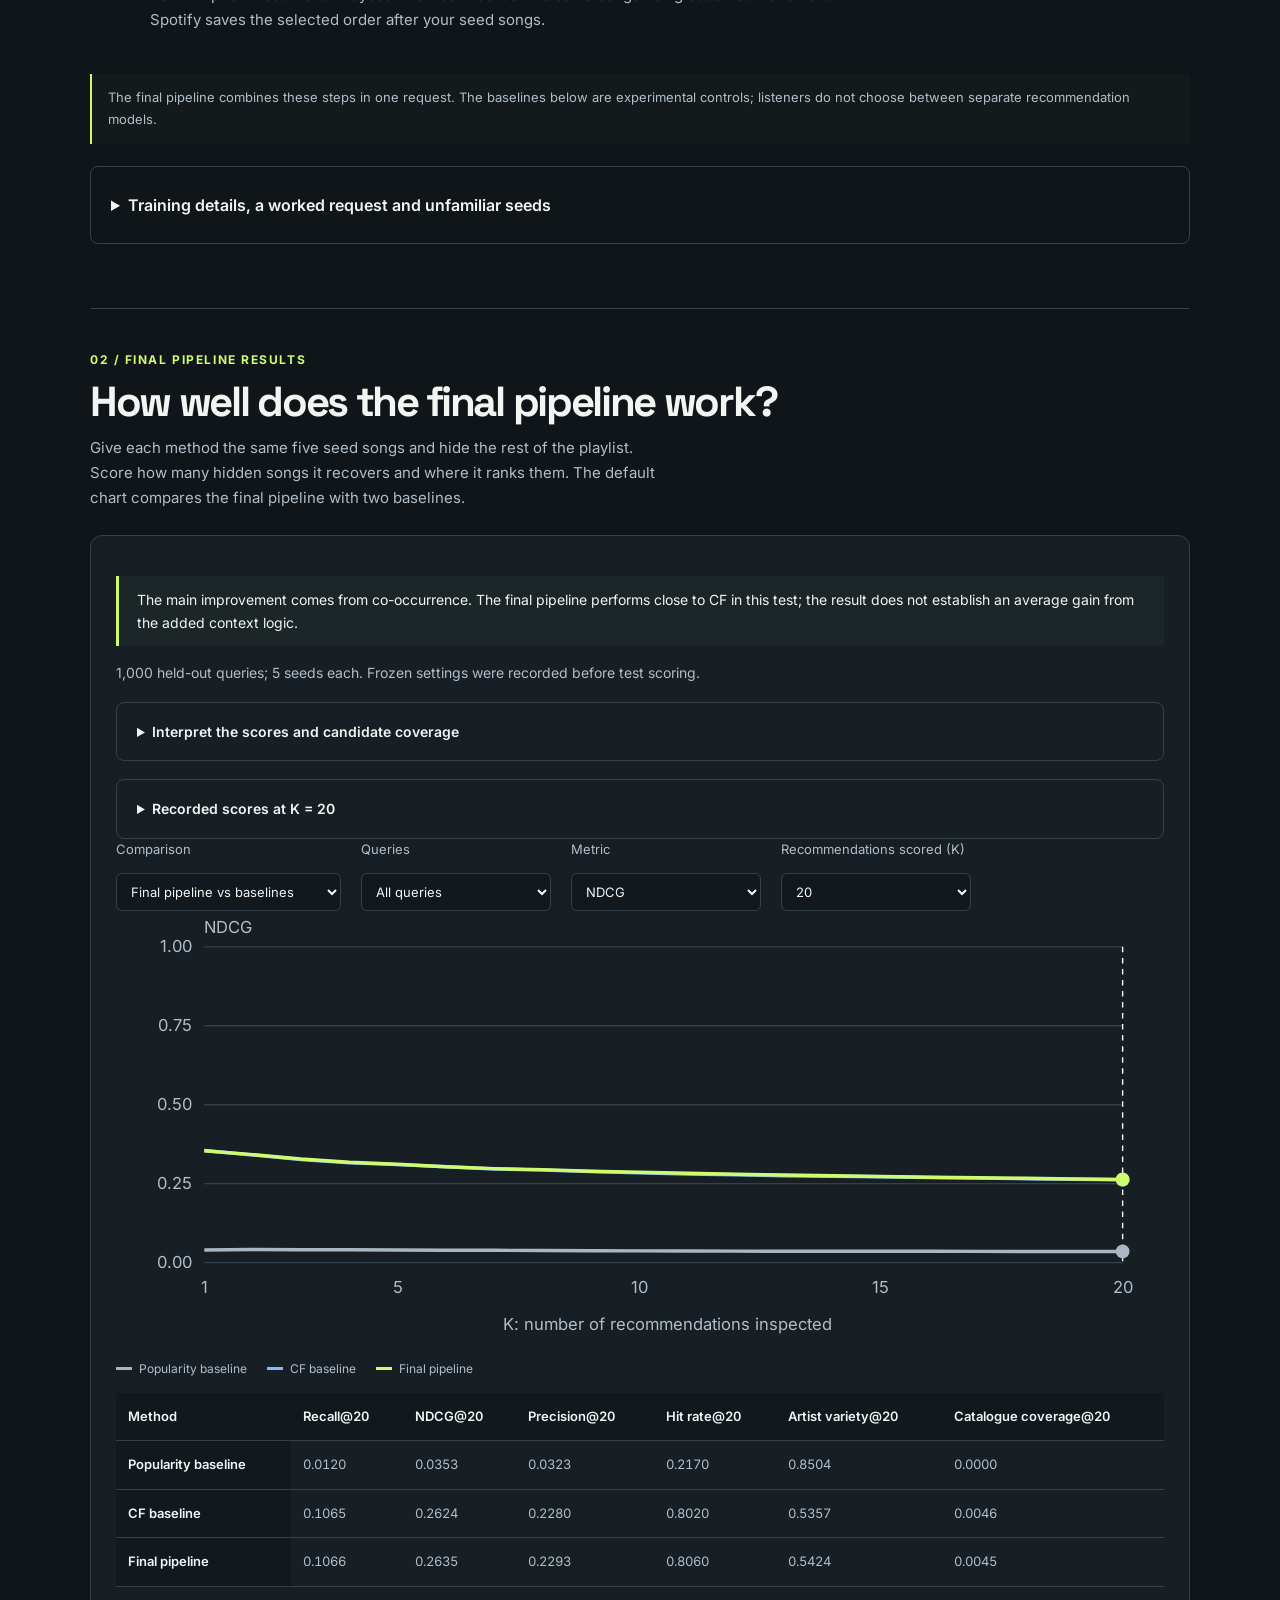
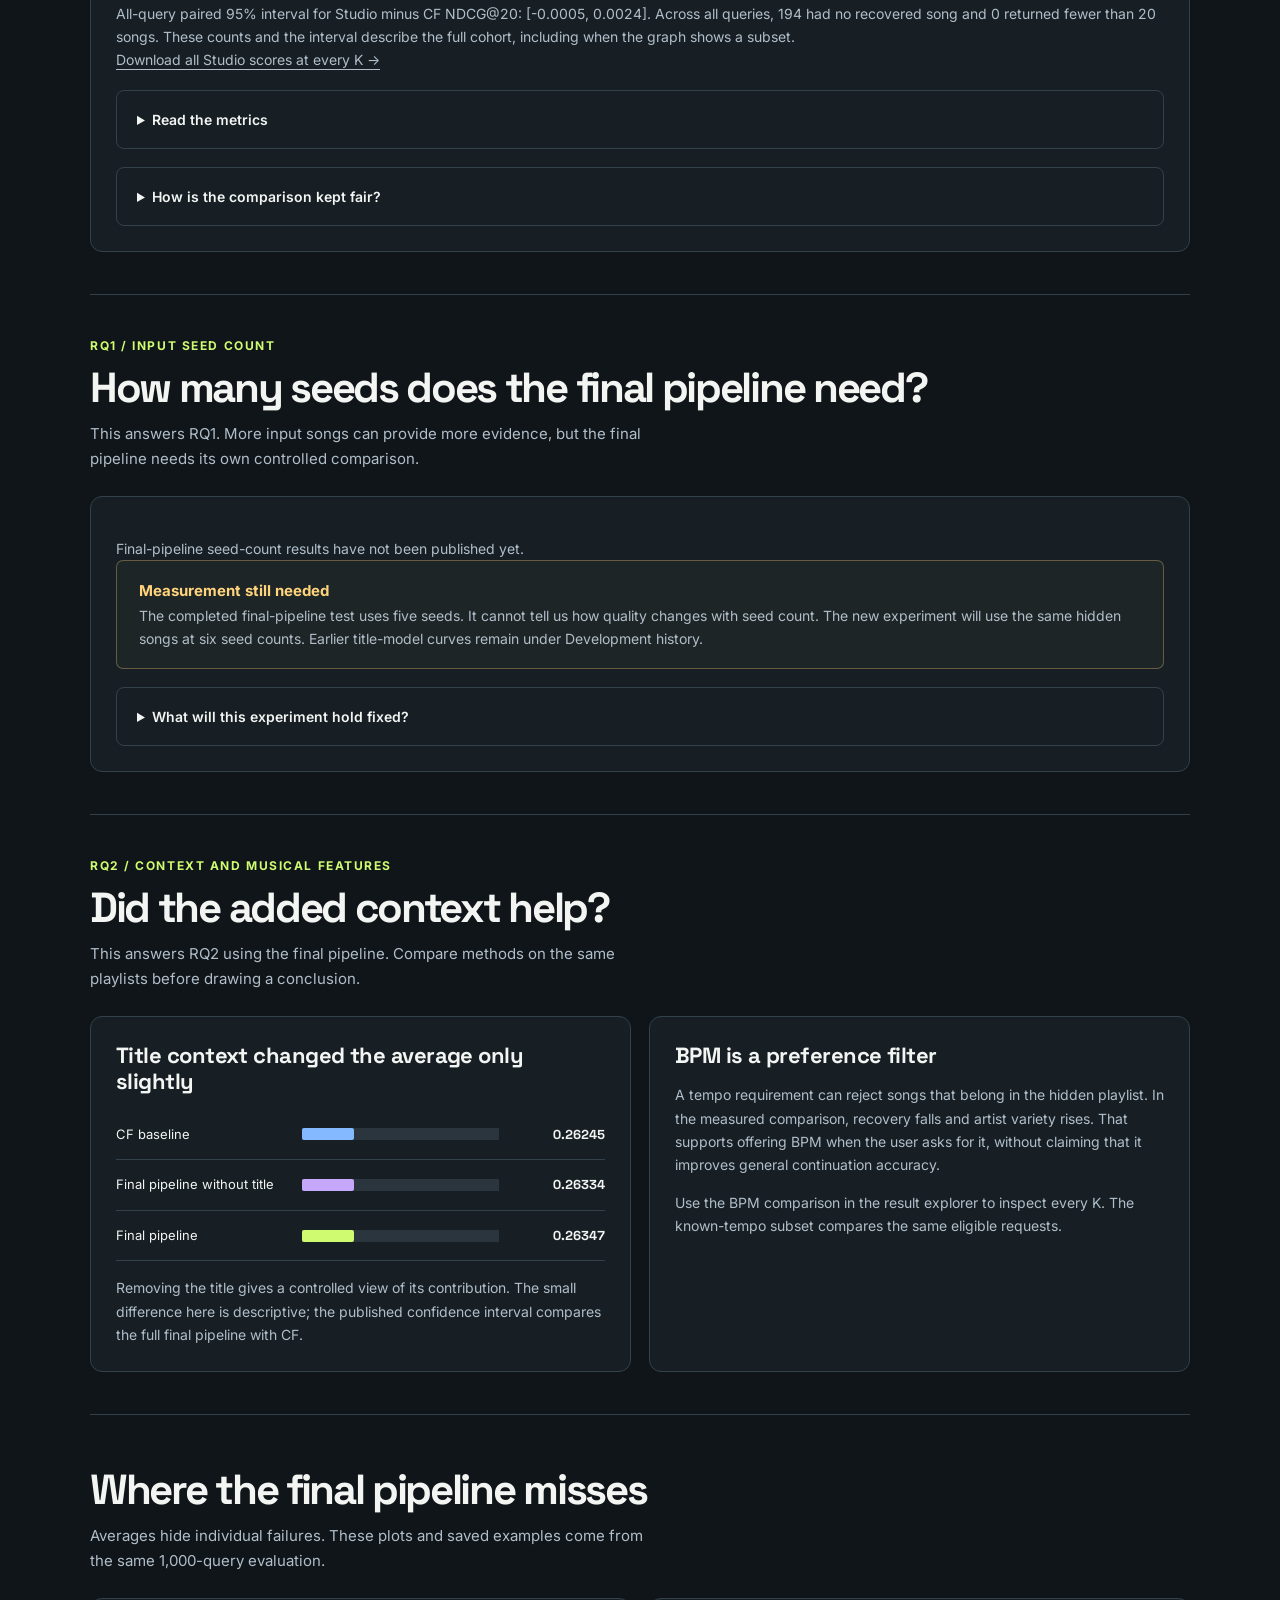
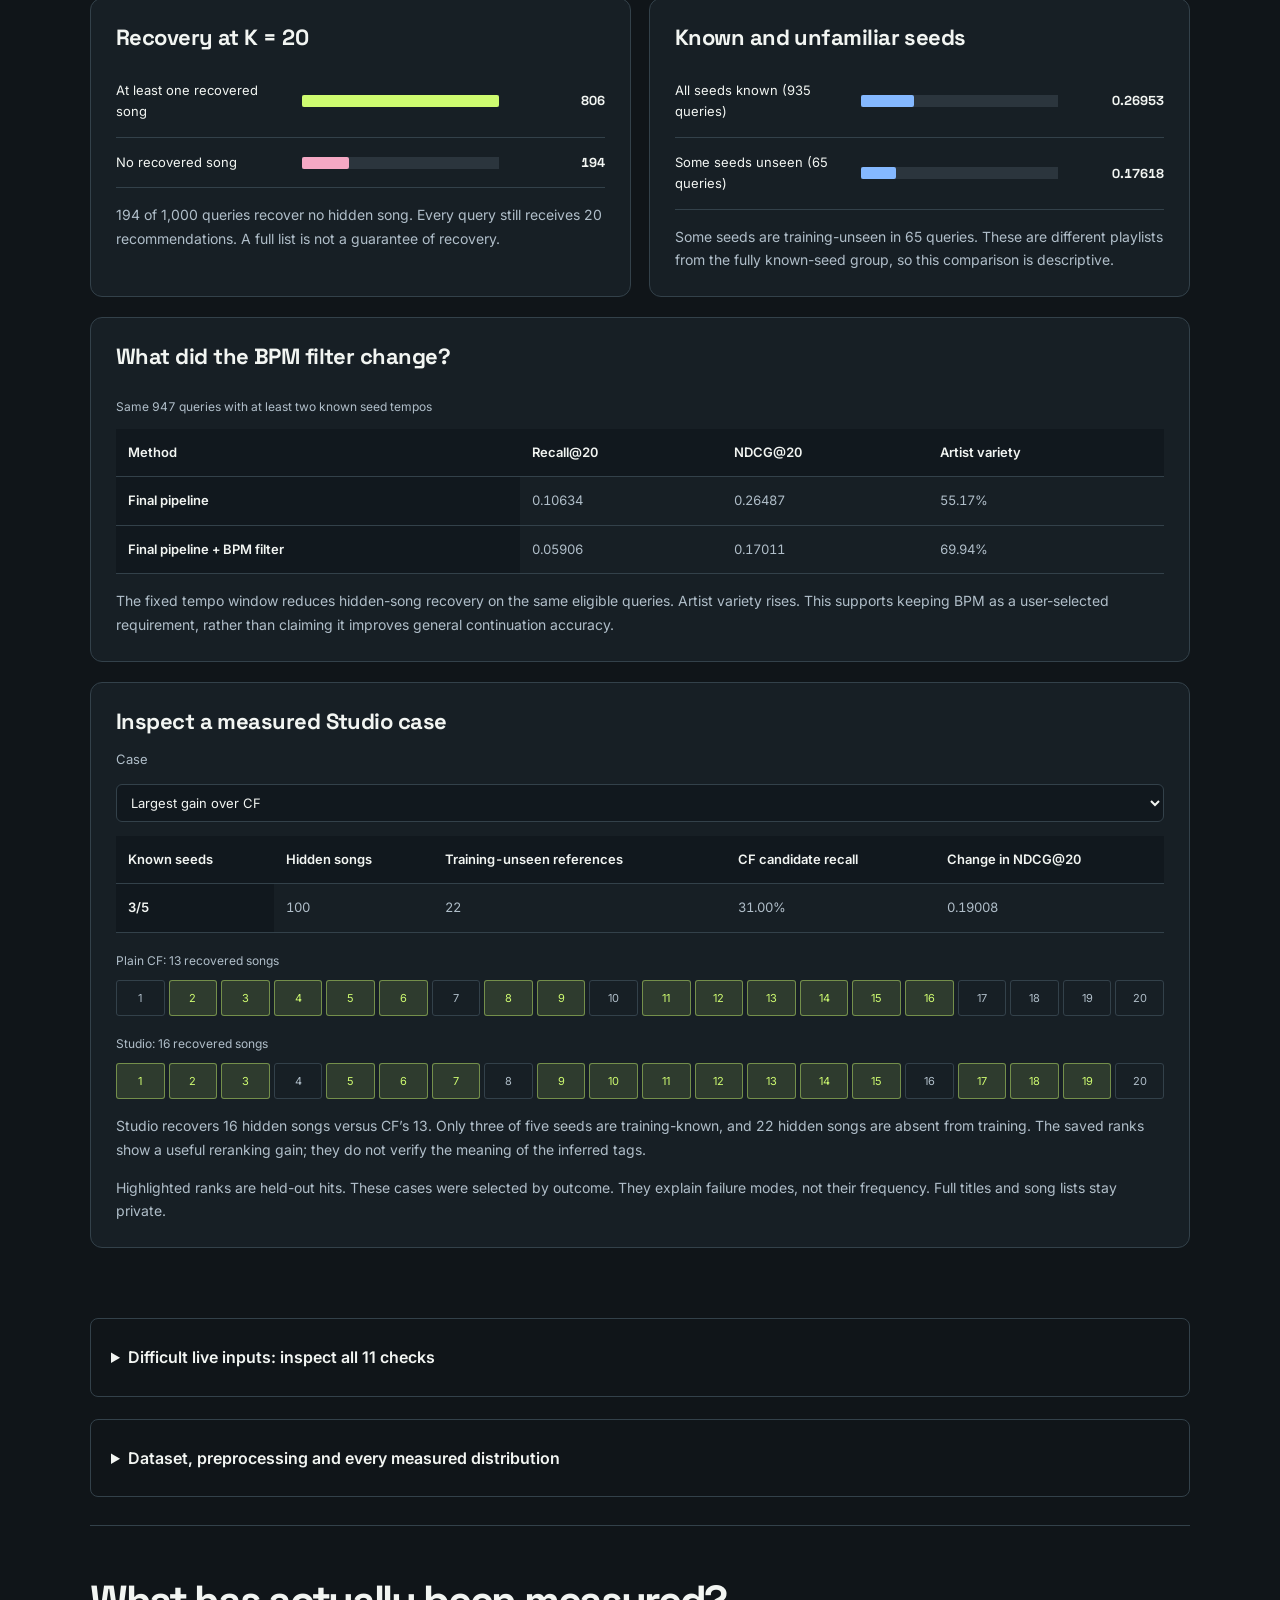
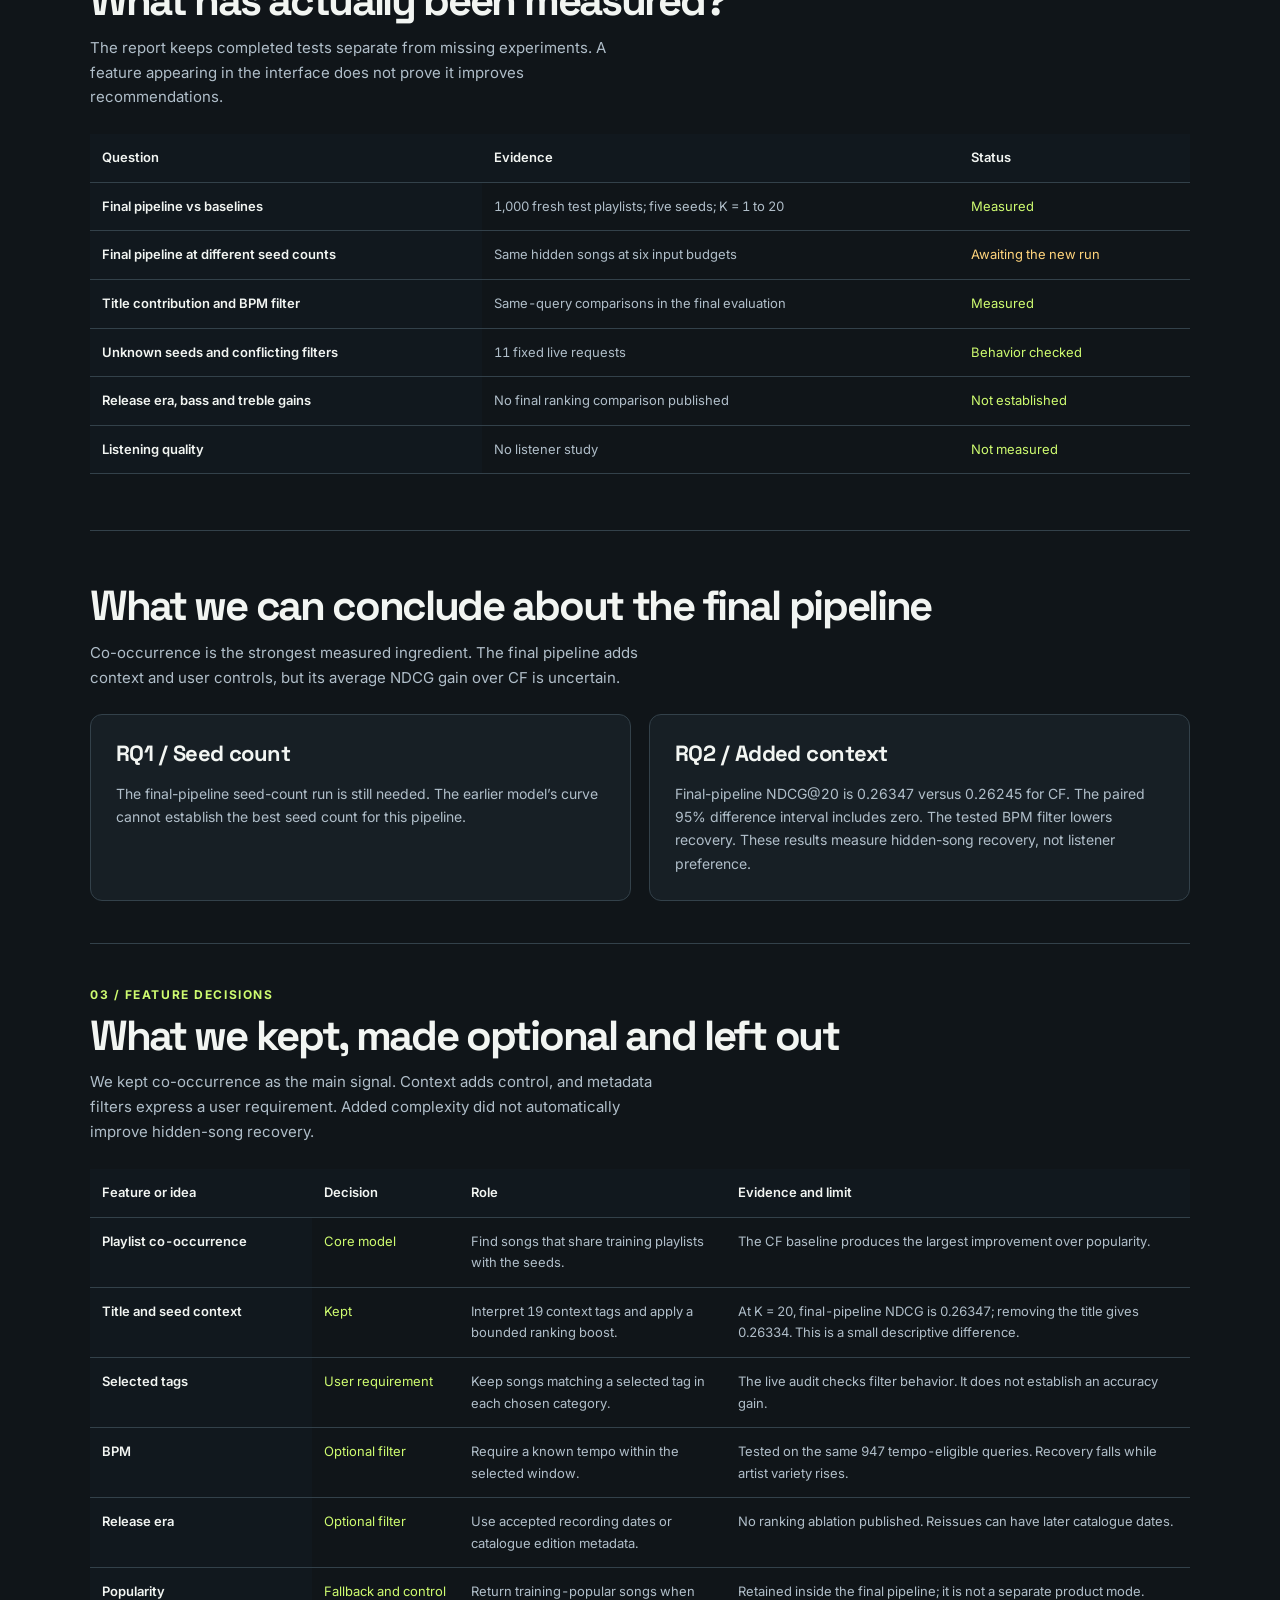
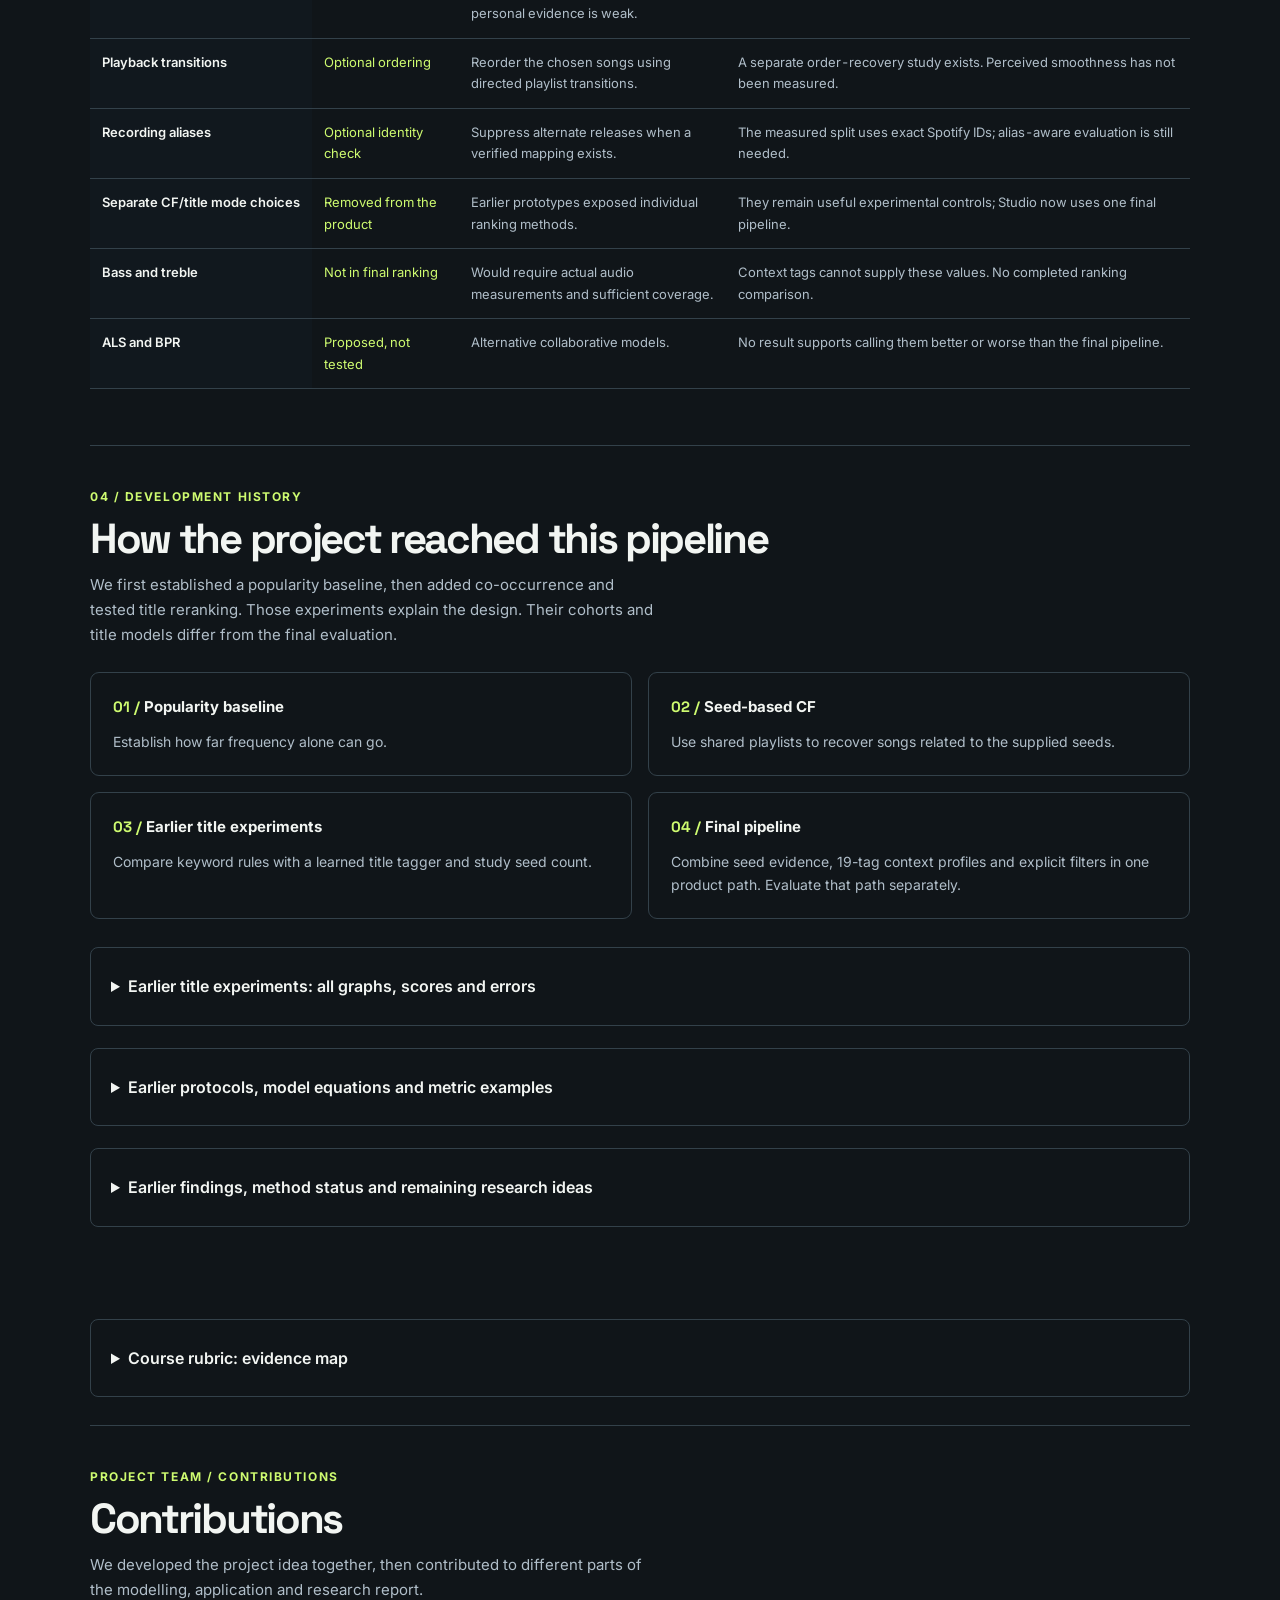
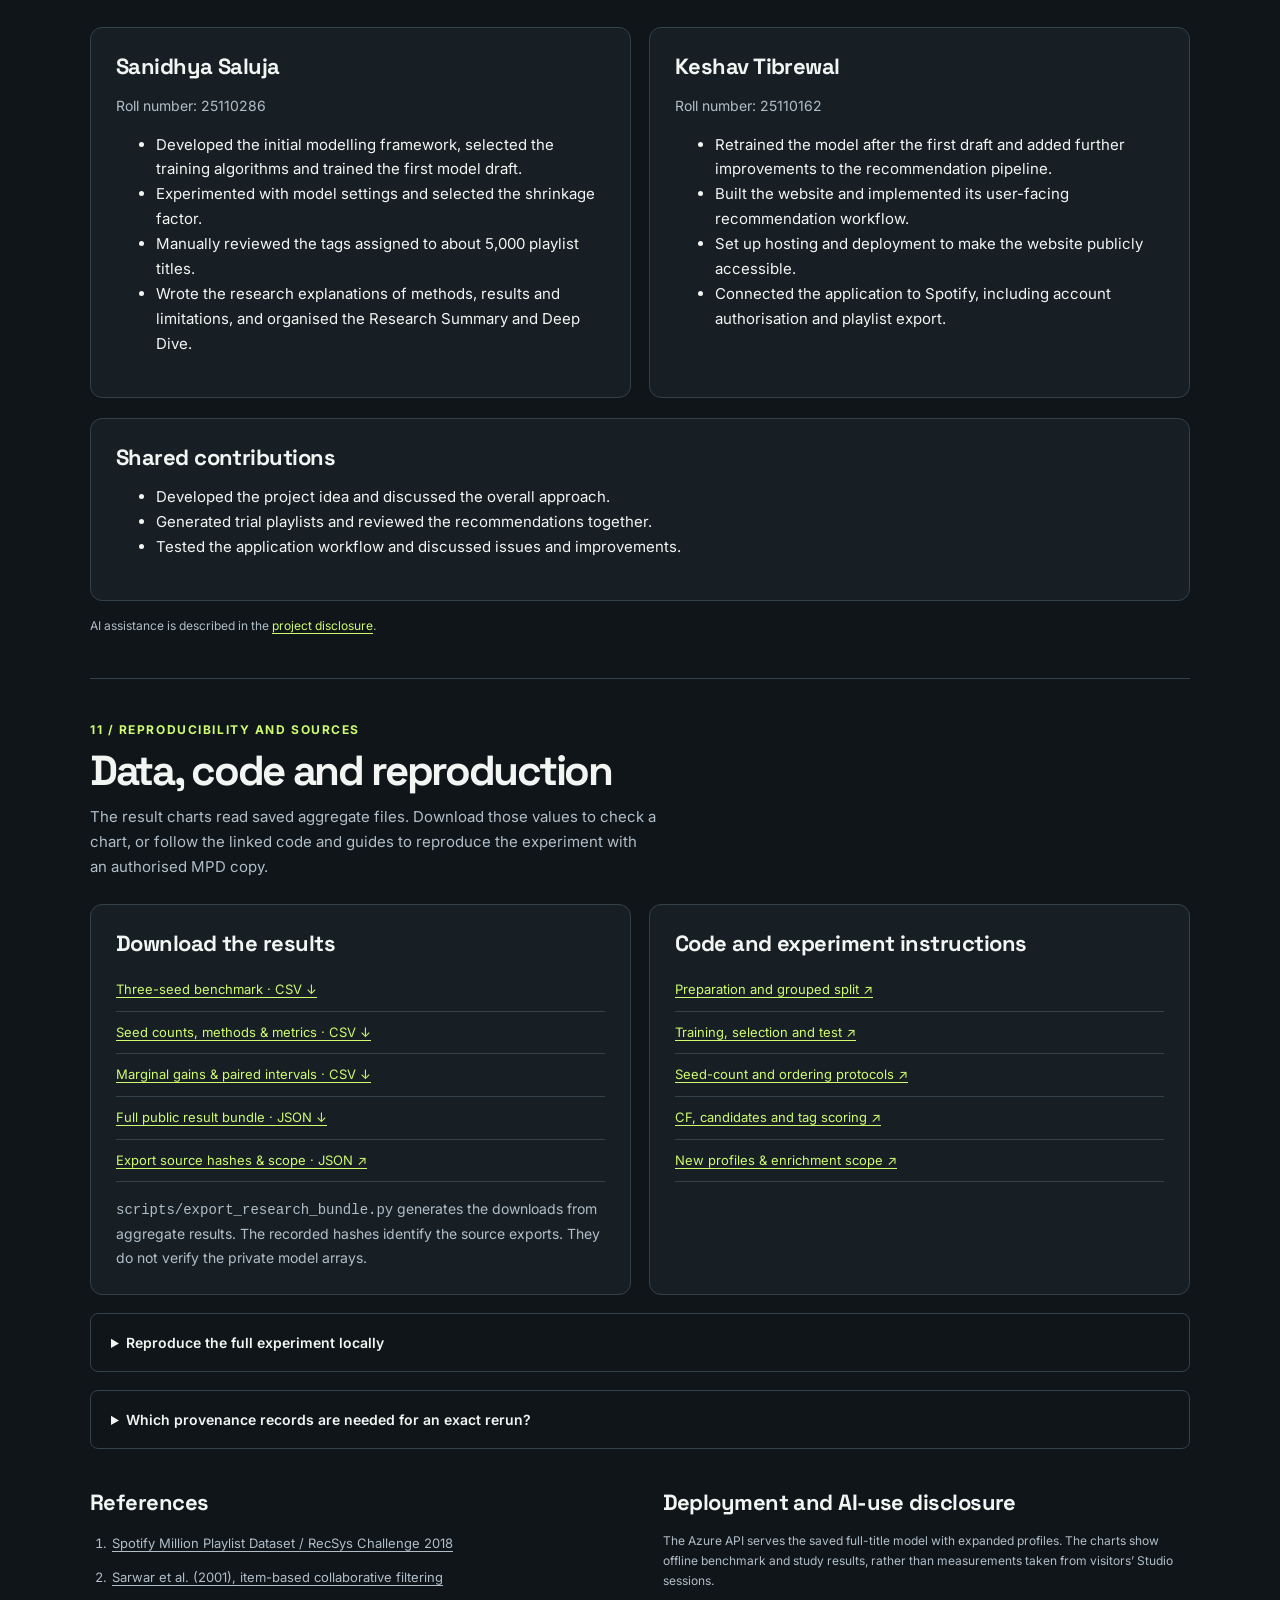
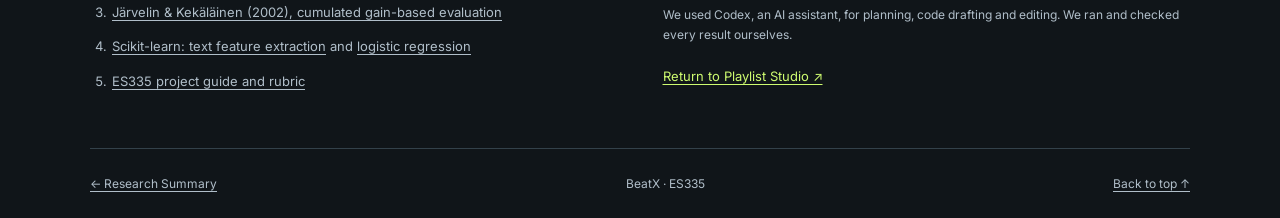
==== commit 39016c36: "Reorganize research around the final pipeline and preserve earlier evidence" ====
--- a/docs/research-deep-dive.html
+++ b/docs/research-deep-dive.html
@@ -9,14 +9,15 @@
   <link rel="preconnect" href="https://fonts.gstatic.com" crossorigin>
   <link href="https://fonts.googleapis.com/css2?family=Inter:wght@400;500;600;700&amp;family=Space+Grotesk:wght@400;500;600;700&amp;display=swap" rel="stylesheet">
   <link rel="stylesheet" href="styles.css">
-  <link rel="stylesheet" href="research.css?v=clear-copy">
+  <link rel="stylesheet" href="research.css?v=final-pipeline">
   <link rel="icon" href="favicon.svg" type="image/svg+xml">
   <script src="experiment.js?v=full-title" defer></script>
   <script src="seed_experiment.js" defer></script>
   <script src="sequence_experiment.js" defer></script>
   <script src="research.js?v=clear-copy" defer></script>
   <script src="research_extra_data.js" defer></script>
-  <script src="research_additions.js?v=clear-copy" defer></script>
+  <script src="research_additions.js?v=final-pipeline" defer></script>
+  <script src="studio_seed_study.js?v=final-pipeline" defer></script>
 </head>
 <body data-page="research">
   <a class="skip" href="#main">Skip to content</a>
@@ -27,21 +28,28 @@
   </div></header>
   <nav class="shell research-page-tabs" aria-label="Research views"><a href="research.html">Summary</a><a href="research-deep-dive.html" aria-current="page">Deep Dive</a></nav>
   <main id="main">
-    <span id="top"></span>
-    <div class="research-toc"><nav class="shell" aria-label="Research contents"><a href="#questions">Questions</a><a href="#overview">How it works</a><a href="#known-seeds">Known seeds</a><a href="#unknown-seeds">Unknown seeds</a><a href="#features">Data</a><a href="#eda">Data plots</a><a href="#evaluation">Protocol</a><a href="#method">Methods</a><a href="#studio-pipeline">Current Studio</a><a href="#metrics">Metrics &amp; K</a><a href="#studio-evaluation">Studio results</a><a href="#studio-failure-cases">Studio failures</a><a href="#studio-audit">Live checks</a><a href="#seed-study">Seeds</a><a href="#results">Context</a><a href="#findings">Errors &amp; tradeoffs</a><a href="#method-status">Method status</a><a href="#limitations">Limits</a><a href="#conclusion">Conclusion</a><a href="#rubric">Rubric</a><a href="#contributions">Contributions</a><a href="#reproduce">Reproduce</a></nav></div>
-    <div class="shell research-alert" id="research-status" role="status" hidden></div>
-    <noscript><div class="shell research-note">Charts and teaching tools need JavaScript. The report text and <a href="data/research/benchmark.csv">downloadable results</a> remain available. Held-out NDCG@20 was 0.03723 for popularity, 0.24966 for CF and 0.25126 for CF + title.</div></noscript>
-
-    <section class="section shell research-questions-first" id="questions" aria-labelledby="questions-title">
-      <div class="section-heading"><p class="eyebrow">Research Deep Dive</p><h1 id="questions-title">Research questions</h1></div>
+<span id="top"></span>
+<div class="research-toc"><nav class="shell" aria-label="Research contents"><a href="#questions">Questions</a><a href="#overview">Final pipeline</a><a href="#studio-evaluation">Results</a><a href="#feature-decisions">Feature decisions</a><a href="#development-history">Earlier work</a><a href="#reproduce">Sources</a></nav></div>
+<div class="shell research-alert" id="research-status" role="status" hidden></div>
+<noscript><p class="shell research-note">Interactive plots need JavaScript. Recorded tables and downloads remain available. Final-pipeline NDCG@20 is 0.26347 on 1,000 five-seed queries.</p></noscript>
+<section class="section shell research-questions-first" id="questions" aria-labelledby="questions-title">
+      <div class="section-heading"><p class="eyebrow">The project</p><h2 id="questions-title">Research questions</h2></div>
       <div class="research-grid two">
         <article class="research-card"><span class="research-label">RQ1 / Seed count</span><h3>How many seed songs are needed?</h3><p>How does the number of seed songs affect the quality of generated playlists, and what is the minimum number of seed songs required to achieve effective recommendations?</p><p>We compare the same playlists at each seed count. A validation rule defines “enough”; it is not a universal minimum.</p><a href="#seed-study">See the seed-count results →</a></article>
-        <article class="research-card"><span class="research-label">RQ2 / Added context</span><h3>Does playlist context help?</h3><p>Does incorporating mood information and musical features into collaborative filtering improve playlist recommendation quality compared with traditional collaborative filtering methods?</p><p>The three-seed benchmark tests title-derived context. A separate evaluation of the final Studio model tests the effect of title context and a tempo filter. Both results are reported below.</p><a href="#results">See the context comparison →</a></article>
+        <article class="research-card"><span class="research-label">RQ2 / Added context</span><h3>Does playlist context help?</h3><p>Does incorporating mood information and musical features into collaborative filtering improve playlist recommendation quality compared with traditional collaborative filtering methods?</p><p>We compare the final pipeline with CF on the same test playlists. We also remove the title and test a seed-derived BPM filter to inspect their effects.</p><a href="#context-results">See the context comparison →</a></article>
       </div>
       <details class="research-details"><summary>What counts as a prediction?</summary><p>One query is a held-out playlist. The user supplies visible seed songs and optional context. The model returns up to 20 additions. Hidden songs are used only to score the result.</p><dl class="research-task-facts"><div><dt>Data unit</dt><dd>One playlist; each matrix entry records whether a song belongs to it.</dd></div><div><dt>Prediction time</dt><dd>After the request, before new songs are selected.</dd></div><div><dt>Available information</dt><dd>The request and frozen training evidence.</dd></div><div><dt>Claim</dt><dd>Recovery of hidden songs. Listening satisfaction is not measured.</dd></div></dl></details>
     </section>
 <section class="section shell" id="overview" aria-labelledby="overview-title">
-      <div class="section-heading"><p class="eyebrow">02 / Recommendation pipeline</p><h2 id="overview-title">How the recommender works</h2><p>A seed is a song you choose as an example. Studio accepts up to 20 seeds. The walkthrough uses three. Each request uses the saved model; it does not retrain the model or analyse the seed audio.</p></div>
+<div class="section-heading"><p class=eyebrow>01 / Final pipeline</p><h2 id="overview-title">How the final pipeline makes your playlist</h2><p>BeatX takes a playlist title and seed songs, then returns one ranked list. The title describes what you want; the seeds show your music taste. Selected filters set requirements.</p></div>
+<ol class="research-flow">
+<li><span>01</span><div><h3>Find songs related to your seeds</h3><p>Look up exact track IDs. Songs seen in training supply neighbours from shared playlists. Combine their scores and remove the seeds from the additions.</p></div></li>
+<li><span>02</span><div><h3>Read the title and seed tags</h3><p>A 19-tag classifier and keyword rules interpret the title. Saved song profiles supply seed context. Within a category, the title takes priority when it conflicts with the seeds.</p></div></li>
+<li><span>03</span><div><h3>Apply your requirements</h3><p>Selected tags, BPM and era decide which songs are eligible. Inferred title context can guide ranking without excluding every song that lacks that tag.</p></div></li>
+<li><span>04</span><div><h3>Rank and handle missing evidence</h3><p>Co-occurrence supplies the main score. A bounded context boost adjusts it. With no usable seed evidence, rank popular training songs by context. With no usable context either, use popularity.</p></div></li>
+<li><span>05</span><div><h3>Return and save the playlist</h3><p>Return up to 20 additions. Playback flow can reorder the same songs using observed transitions. Spotify saves the selected order after your seed songs.</p></div></li>
+</ol><p class="research-note">The final pipeline combines these steps in one request. The baselines below are experimental controls; listeners do not choose between separate recommendation models.</p><details class="research-details research-chapter-detail"><summary>Training details, a worked request and unfamiliar seeds</summary>
+
       <h3>What training produces</h3>
       <div class="research-grid three">
         <article class="research-card"><span class="research-label">Song relationships</span><h3>Song relationships</h3><p>Collaborative filtering (CF) uses all 804,485 training playlists. Each song is counted once per playlist. Shared playlists indicate similarity. We adjust for popularity and give less weight to pairs seen together only a few times.</p></article>
@@ -74,15 +82,49 @@
         <p class="research-note">This path still recommends songs seen during training. It does not analyse an unfamiliar seed’s sound. A seed that appeared in training can also reach this fallback if it has no useful neighbours.</p>
         <details class="research-details"><summary>How to supply a song missing from the catalogue</summary><p>Name search covers the model’s catalogue. You can also supply a valid Spotify track ID or link; the API can keep an unmatched ID as an unknown seed. That seed contributes no CF evidence. Alternate releases are merged only when a verified recording mapping is available.</p></details>
       </article>
-      <p class="research-caption">Fact-checked against <a href="https://github.com/keshtib07-ghost/ES-335-BeatX-Automatic-Playlist-Continuation/blob/1fd19b1ecdd7a3546d52d21989de02d7582e0184/scripts/serve_million_demo.py">request handling</a>, <a href="https://github.com/keshtib07-ghost/ES-335-BeatX-Automatic-Playlist-Continuation/blob/1fd19b1ecdd7a3546d52d21989de02d7582e0184/src/playlist_model/profile_ranker.py">unified ranking</a> and <a href="https://github.com/keshtib07-ghost/ES-335-BeatX-Automatic-Playlist-Continuation/blob/1fd19b1ecdd7a3546d52d21989de02d7582e0184/src/playlist_model/profile_tags.py">expanded title tagging</a>. <a href="#studio-pipeline">Implementation settings and deployment details</a> follow in the report.</p>
-      <p class="research-note">The next sections describe the data and evaluation. The three-seed benchmark and seed-count study use different title models and test samples. <a href="#evaluation">Compare their evaluation designs →</a></p>
-    </section>
+      <p class="research-caption">Fact-checked against <a href="https://github.com/keshtib07-ghost/ES-335-BeatX-Automatic-Playlist-Continuation/blob/1fd19b1ecdd7a3546d52d21989de02d7582e0184/scripts/serve_million_demo.py">request handling</a>, <a href="https://github.com/keshtib07-ghost/ES-335-BeatX-Automatic-Playlist-Continuation/blob/1fd19b1ecdd7a3546d52d21989de02d7582e0184/src/playlist_model/profile_ranker.py">final ranking</a> and <a href="https://github.com/keshtib07-ghost/ES-335-BeatX-Automatic-Playlist-Continuation/blob/1fd19b1ecdd7a3546d52d21989de02d7582e0184/src/playlist_model/profile_tags.py">expanded title tagging</a>. <a href="#studio-pipeline">Implementation settings and deployment details</a> follow in the report.</p>
 
-    <aside class="shell research-note research-evidence" aria-label="Which model the charts evaluate"><strong>Which run each chart measures</strong> The three-seed scores and intervals use the full-title run. Seed curves, keyword ablations and error cases use the earlier seed-count study. Playback order has a separate evaluation. <a href="data/research/provenance.json">Inspect the data provenance.</a></aside>
-
-
-
-    <section class="section shell" id="features" aria-labelledby="features-title">
+    <section class="section shell" id="studio-pipeline" aria-labelledby="studio-pipeline-title">
+      <div class="section-heading"><p class="eyebrow">Final pipeline / Implementation details</p><h2 id="studio-pipeline-title">Final pipeline details</h2><p>The final pipeline code below was reviewed at commit <a href="https://github.com/keshtib07-ghost/ES-335-BeatX-Automatic-Playlist-Continuation/commit/1fd19b1ecdd7a3546d52d21989de02d7582e0184">1fd19b1</a>. Studio uses a 19-tag classifier trained on all 804,485 titles, along with the regenerated song-context associations. The standard 12-tag benchmark isolates a smaller retrieval and reranking pipeline.</p></div>
+      <div class="research-grid two">
+        <article class="research-card"><span class="research-label">Context sources</span><h3>How the input signals are combined</h3><p>Studio predicts 19 context tags across the categories shown in its filters. It combines learned predictions with keyword rules and handles explicit negation. A seed-derived tag needs support from at least half of the seeds that have usable tags, with lift above 1.</p><p>Within a category, title context takes priority when it conflicts with seed context. Selected tags are enforced separately as filters. The sources are therefore not treated as equal votes.</p><p class="research-why">For example, study-related seeds can conflict with a Gym title. The title wins that inferred-context conflict. A manually selected filter still determines which songs are allowed.</p></article>
+        <article class="research-card"><span class="research-label">Filters versus scores</span><h3>Filtering and ranking are separate steps</h3><p>A song must match a selected tag in every selected context category, with lift above 1. Tags within the same category act as alternatives. BPM filters exclude songs without a known tempo. Era filters use accepted dates, although a catalogue date may describe a later reissue.</p><p>When CF scores are available, the configured context boost can adjust them. With no seed evidence, rank popular training songs by context. With neither signal, use training popularity.</p><p class="research-why">Filters decide which songs are allowed. Ranking decides their order. Returning fewer than 20 songs is valid when fewer pass the filters.</p></article>
+      </div>
+      <div class="research-card research-space"><h3>Studio’s context weight and fallback pools</h3><p>Studio multiplies CF scores by a context adjustment. It does not automatically place every context match above every CF match. Refill paths can add up to 5,000 popular training tracks; the context-only path can examine up to 50,000. These are songs from training, not new evidence about an unfamiliar seed.</p><div class="research-formula">final score(t) = normalized CF(t) × [1 + w<sub>context</sub> × bounded context boost(t)]</div><p>The Studio weight defaults to <strong>0</strong> unless a matching <code>ranking_settings.json</code> is available. Its tuning script tests weights <code>0, 0.15, 0.35</code>. This is separate from the 12-tag benchmark’s selected weight of 1. At weight 0, explicit filtering and context-only fallback still operate.</p><p class="research-caption">Implementation: <a href="https://github.com/keshtib07-ghost/ES-335-BeatX-Automatic-Playlist-Continuation/blob/1fd19b1ecdd7a3546d52d21989de02d7582e0184/src/playlist_model/profile_ranker.py">ProfileRanker</a> and <a href="https://github.com/keshtib07-ghost/ES-335-BeatX-Automatic-Playlist-Continuation/blob/1fd19b1ecdd7a3546d52d21989de02d7582e0184/src/playlist_model/profile_tags.py">expanded context taxonomy</a>.</p></div>
+      <details class="research-details"><summary>Earlier Studio evaluation scripts</summary><p><code>evaluate_unified.py</code> uses up to 300 fresh playlists with exactly 20 tracks. Five tracks become seeds and 15 are hidden. It compares seed-only ranking with title-assisted ranking and the final output. <code>tune_unified.py</code> tests weights on up to 150 validation playlists, then evaluates the chosen weight on up to 150 fresh test playlists. Both exclude earlier evaluation groups.</p><p>The expanded-profile build checked 5,000 validation titles. It flagged 55 ambiguous titles and 2 disagreements between the rules and classifier. This checks title labels. The final Studio ranking test below uses a separate protocol.</p><p><a href="https://github.com/keshtib07-ghost/ES-335-BeatX-Automatic-Playlist-Continuation/blob/1fd19b1ecdd7a3546d52d21989de02d7582e0184/scripts/evaluate_unified.py">Evaluation script</a> · <a href="https://github.com/keshtib07-ghost/ES-335-BeatX-Automatic-Playlist-Continuation/blob/1fd19b1ecdd7a3546d52d21989de02d7582e0184/scripts/tune_unified.py">Validation/tuning script</a></p></details>
+      <details class="research-details"><summary>Where the live model runs</summary><p>GitHub Pages hosts the interface. A separate Python server loads the trained model and handles recommendation requests. Its API also provides catalogue search and model status. Docker packages the code; Gunicorn runs the service. The trained files are mounted separately.</p><p>Studio connects to the <a href="https://beatx-api-keshav.centralindia.cloudapp.azure.com/api/status">Azure model API</a>. Its model ID matches the saved full-title run, and a public generation check returned 20 final-pipeline recommendations. If the API is unavailable, Studio reports the problem. Research charts still work without it. Spotify saves the chosen playlist; our Python model generates the recommendations.</p><p><a href="https://github.com/keshtib07-ghost/ES-335-BeatX-Automatic-Playlist-Continuation/blob/1fd19b1ecdd7a3546d52d21989de02d7582e0184/guides/deployment.md">Backend deployment and verification steps</a></p></details>
+    </section>
+</details>
+</section>
+<section class="section shell" id="studio-evaluation" aria-labelledby="studio-evaluation-title"><div class="section-heading"><p class="eyebrow">02 / Final pipeline results</p><h2 id="studio-evaluation-title">How well does the final pipeline work?</h2><p>Give each method the same five seed songs and hide the rest of the playlist. Score how many hidden songs it recovers and where it ranks them. The default chart compares the final pipeline with two baselines.</p></div><div class="research-card"><p class="research-takeaway">The main improvement comes from co-occurrence. The final pipeline performs close to CF in this test; the result does not establish an average gain from the added context logic.</p><p id="studio-evaluation-status">1,000 fresh test playlists with five seeds each. The context weight was fixed at 0.35 before scoring. Scores at K = 20 are summarised below.</p><details class="research-details"><summary>Interpret the scores and candidate coverage</summary><p>The final pipeline scores 0.26347 NDCG@20, compared with 0.26245 for CF. Their paired 95% difference interval is −0.00048 to +0.00241. Because it includes zero, this sample does not establish an average improvement. The seed-tempo filter reduces NDCG@20 to 0.17372. <a href="data/research/studio_evaluation.json" download>Download the frozen evaluation →</a></p><p>The final pipeline recovered no hidden song for 194 of the 1,000 playlists. Every request still returned 20 songs. On average, 50.69% of hidden songs reached the CF neighbor pool. The final pipeline can also refill from popular songs, so this is a diagnostic of CF retrieval rather than a bound on every Studio request.</p></details><!-- studio-static:start --><details class="research-details"><summary>Recorded scores at K = 20</summary><div class="table-wrap"><table id="studio-static-scores"><caption>1,000 held-out queries; 5 seeds; K = 20.</caption><thead><tr><th scope="col">Method</th><th scope="col">NDCG@20</th><th scope="col">Recall@20</th><th scope="col">Precision@20</th><th scope="col">Hit Rate@20</th><th scope="col">Artist variety</th></tr></thead><tbody><tr><th scope="row">Popularity baseline</th><td>0.03526</td><td>0.01198</td><td>0.03225</td><td>0.21700</td><td>0.85040</td></tr><tr><th scope="row">CF baseline</th><td>0.26245</td><td>0.10649</td><td>0.22800</td><td>0.80200</td><td>0.53575</td></tr><tr><th scope="row">Earlier title method</th><td>0.26423</td><td>0.10724</td><td>0.22910</td><td>0.80300</td><td>0.53745</td></tr><tr><th scope="row">Final pipeline without title</th><td>0.26334</td><td>0.10651</td><td>0.22915</td><td>0.80500</td><td>0.54210</td></tr><tr><th scope="row">Final pipeline</th><td>0.26347</td><td>0.10662</td><td>0.22925</td><td>0.80600</td><td>0.54240</td></tr><tr><th scope="row">Final pipeline + BPM filter</th><td>0.17372</td><td>0.06184</td><td>0.14030</td><td>0.73000</td><td>0.68230</td></tr></tbody></table></div></details><!-- studio-static:end --><div id="studio-evaluation-results" hidden><div class="research-controls"><label for="studio-evaluation-comparison">Comparison<select id="studio-evaluation-comparison"><option value="main">Final pipeline vs baselines</option><option value="context">Title and context</option><option value="tempo">BPM filter</option><option value="all">All six methods</option></select></label><label for="studio-evaluation-cohort">Queries<select id="studio-evaluation-cohort"><option value="all_queries">All queries</option><option value="seed_tempo_available">Known seed tempo</option><option value="some_seeds_unseen">Some seeds unseen</option></select></label><label for="studio-evaluation-metric">Metric<select id="studio-evaluation-metric"><option value="ndcg">NDCG</option><option value="recall">Recall</option><option value="precision">Precision</option><option value="hit_rate">Hit rate</option><option value="artist_diversity">Artist variety</option><option value="catalogue_coverage">Catalogue coverage</option></select></label><label for="studio-evaluation-k">Recommendations scored (K)<select id="studio-evaluation-k"><option>1</option><option>2</option><option>3</option><option>4</option><option>5</option><option>6</option><option>7</option><option>8</option><option>9</option><option>10</option><option>11</option><option>12</option><option>13</option><option>14</option><option>15</option><option>16</option><option>17</option><option>18</option><option>19</option><option selected>20</option></select></label></div><div id="studio-evaluation-chart" class="research-plot"></div><div id="studio-evaluation-table" class="table-wrap"></div><p id="studio-evaluation-note" class="research-caption"></p><p><a href="data/research/studio_scores.csv" download>Download all Studio scores at every K →</a></p></div><details class="research-details"><summary>Read the metrics</summary><div class="table-wrap"><table><thead><tr><th>Metric</th><th>What it tells you</th></tr></thead><tbody>
+<tr><th>Recall@K</th><td>Fraction of hidden songs found in the first K results.</td></tr><tr><th>NDCG@K</th><td>Whether those recovered songs appear near the top.</td></tr><tr><th>Precision@K</th><td>Fraction of K recommendation slots that recover hidden songs.</td></tr><tr><th>Hit rate@K</th><td>Fraction of playlists with at least one recovered song.</td></tr><tr><th>Artist variety</th><td>Variety of known artists within each recommendation list.</td></tr><tr><th>Catalogue coverage</th><td>Fraction of the training catalogue reached across the query sample.</td></tr>
+</tbody></table></div><p>K is the number of recommendations inspected. Seed count is the number of songs supplied as input. They answer different questions.</p></details><details class="research-details"><summary>How is the comparison kept fair?</summary><p>The evaluator loads the existing model. It does not fit or tune it. It reserves fresh exact-playlist groups after excluding the known earlier cohorts. Five visible seeds are held fixed; all remaining tracks are references, including training-unseen tracks.</p><p>Popularity is the baseline. Plain CF isolates co-occurrence. The standard title model provides the earlier context comparison. Studio with a blank title isolates the title contribution in the final pipeline. The BPM arm uses the median of at least two known seed tempos, with a fixed window of ±10 BPM. It uses no hidden reference to choose the tempo. The known-tempo subset shows that effect without diluting it with unavailable metadata. Explicit user tags are checked separately.</p><p>Source: <a href="https://github.com/keshtib07-ghost/ES-335-BeatX-Automatic-Playlist-Continuation/blob/main/scripts/complete_research.py">frozen Studio evaluator</a>. The completed freeze records model/profile hashes before scoring. Source and enrichment database hashes are absent from that completed record.</p></details></div></section>
+<section class="section shell" id="seed-study" aria-labelledby="seed-study-title">
+<div class="section-heading"><p class=eyebrow>RQ1 / Input seed count</p><h2 id="seed-study-title">How many seeds does the final pipeline need?</h2><p>This answers RQ1. More input songs can provide more evidence, but the final pipeline needs its own controlled comparison.</p></div>
+<div class="research-card"><p id="final-seed-status">Final-pipeline seed-count results have not been published yet.</p>
+<!-- final-seed-static:start --><div id="final-seed-pending" class="research-measurement"><strong>Measurement still needed</strong><p>The completed final-pipeline test uses five seeds. It cannot tell us how quality changes with seed count. The new experiment will use the same hidden songs at six seed counts. Earlier title-model curves remain under Development history.</p></div><!-- final-seed-static:end -->
+<div id="final-seed-results" hidden><div class="research-controls">
+<label for="final-seed-partition">Split<select id="final-seed-partition"><option value="test">Test</option><option value="validation">Validation</option></select></label>
+<label for="final-seed-comparison">Comparison<select id="final-seed-comparison"><option value="main">Final pipeline vs baselines</option><option value="context">Title contribution</option><option value="tempo">BPM filter</option><option value="all">All methods</option></select></label>
+<label for="final-seed-metric">Metric<select id="final-seed-metric"><option value="ndcg">NDCG</option><option value="recall">Recall</option><option value="precision">Precision</option><option value="hit_rate">Hit rate</option><option value="artist_diversity">Artist variety</option><option value="catalogue_coverage">Catalogue coverage</option></select></label>
+<label for="final-seed-k">Recommendations scored (K)<select id="final-seed-k"><option>1</option><option>2</option><option>3</option><option>4</option><option>5</option><option>6</option><option>7</option><option>8</option><option>9</option><option>10</option><option>11</option><option>12</option><option>13</option><option>14</option><option>15</option><option>16</option><option>17</option><option>18</option><option>19</option><option selected>20</option></select></label></div>
+<div id="final-seed-chart" class="research-plot"></div><p id="final-seed-analysis" class="research-takeaway"></p><details class="research-details"><summary>Exact values</summary><div id="final-seed-table" class="table-wrap"></div></details></div>
+<p id="final-seed-downloads" hidden><a href="data/research/studio_seed_study.json" download>Frozen report</a> · <a href="data/research/studio_seed_scores.csv" download>All seed counts and K values</a></p>
+<details class="research-details"><summary>What will this experiment hold fixed?</summary><p>One cohort of validation playlists and a separate fresh test cohort. Twenty deterministic tracks form the possible seed pool. The remaining tracks stay hidden at every seed count. Revealing more seeds therefore does not shrink the reference set. Unrevealed pool songs earn no credit.</p><p>Use the frozen final pipeline at 1, 2, 3, 5, 10 and 20 seeds. Choose the smallest tested count reaching 95% of the best validation NDCG@20, then report the fixed choice on test. Every K from 1 to 20 is also recorded. No test score changes a ranking parameter.</p></details></div>
+</section>
+<section class="section shell" id="context-results" aria-labelledby="context-results-title">
+<div class="section-heading"><p class=eyebrow>RQ2 / Context and musical features</p><h2 id="context-results-title">Did the added context help?</h2><p>This answers RQ2 using the final pipeline. Compare methods on the same playlists before drawing a conclusion.</p></div>
+<div class="research-grid two"><article class="research-card"><h3>Title context changed the average only slightly</h3><div id="final-context-chart"></div><p>Removing the title gives a controlled view of its contribution. The small difference here is descriptive; the published confidence interval compares the full final pipeline with CF.</p></article><article class="research-card"><h3>BPM is a preference filter</h3><p>A tempo requirement can reject songs that belong in the hidden playlist. In the measured comparison, recovery falls and artist variety rises. That supports offering BPM when the user asks for it, without claiming that it improves general continuation accuracy.</p><p>Use the BPM comparison in the result explorer to inspect every K. The known-tempo subset compares the same eligible requests.</p></article></div>
+</section>
+<section class="section shell" id="final-diagnostics" aria-labelledby="final-diagnostics-title">
+      <div class="section-heading"><h2 id="final-diagnostics-title">Where the final pipeline misses</h2><p>Averages hide individual failures. These plots and saved examples come from the same 1,000-query evaluation.</p></div><div class="research-grid two research-space"><article class="research-card"><h3>Recovery at K = 20</h3><div id="studio-recovery-chart"></div><p>194 of 1,000 queries recover no hidden song. Every query still receives 20 recommendations. A full list is not a guarantee of recovery.</p></article><article class="research-card"><h3>Known and unfamiliar seeds</h3><div id="studio-cold-chart"></div><p>Some seeds are training-unseen in 65 queries. These are different playlists from the fully known-seed group, so this comparison is descriptive.</p></article></div>
+      <div class="research-card research-space"><h3>What did the BPM filter change?</h3><div id="studio-tempo-table" class="table-wrap"></div><p>The fixed tempo window reduces hidden-song recovery on the same eligible queries. Artist variety rises. This supports keeping BPM as a user-selected requirement, rather than claiming it improves general continuation accuracy.</p></div>
+      <div class="research-card research-space" id="studio-failure-cases"><h3>Inspect a measured Studio case</h3><label for="studio-case">Case<select id="studio-case"><option value="largest_gain">Largest gain over CF</option><option value="largest_loss">Largest drop from CF</option><option value="first_zero_hit">A zero-hit ranking</option></select></label><div id="studio-case-facts" class="table-wrap"></div><div id="studio-case-ranks"></div><p id="studio-case-reason"></p><p class="research-caption">Highlighted ranks are held-out hits. These cases were selected by outcome. They explain failure modes, not their frequency. Full titles and song lists stay private.</p></div>
+</section>
+<div class="shell research-folds"><details class="research-details research-chapter-detail"><summary>Difficult live inputs: inspect all 11 checks</summary>
+<section class="section shell" id="studio-audit" aria-labelledby="studio-audit-title"><div class="section-heading"><p class="eyebrow">Studio / Failure analysis</p><h2 id="studio-audit-title">Studio failure cases</h2><p>These are measured live requests. They check behavior at difficult inputs. They do not measure recommendation accuracy or listening satisfaction.</p></div><div class="research-card"><p id="studio-audit-status"></p><p>In the title-conflict check, changing “Study focus” to “Gym workout” kept all 20 songs but changed their order. A title can guide ranking without replacing the whole list. This is one case, not a general failure rate.</p><div id="studio-audit-chart"></div><details class="research-details" open><summary>Inspect each request</summary><div id="studio-audit-table" class="table-wrap"></div></details></div><div class="research-grid two research-space"><article class="research-card"><h3>Unknown seeds need a fallback.</h3><p>A song outside training has no learned neighbors. The system can use the known seeds or fall back to title context. This gives a usable response, but it does not learn the unknown song’s sound.</p></article><article class="research-card"><h3>Filters can leave no results.</h3><p>A narrow tempo range can leave no eligible songs. Unknown BPM is excluded rather than guessed. Returning an empty list is more accurate than claiming a match.</p></article><article class="research-card"><h3>A title is a clue.</h3><p>A gym title can conflict with calm seeds. The title changes context, while seed relevance still drives much of the order. A selected activity filter is the stronger eligibility requirement.</p></article><article class="research-card"><h3>Good recovery can still repeat artists.</h3><p>Co-occurrence can favor related songs from the same artist. The audit reports artist variety for each request. We have not tested a diversity reranker or measured whether listeners prefer one.</p></article></div><p class="research-caption"><a href="data/research/studio_audit.json" download>Download the live audit →</a></p></section>
+</details><details class="research-details research-chapter-detail" id=data-details><summary>Dataset, preprocessing and every measured distribution</summary>
+<section class="section shell" id="features" aria-labelledby="features-title">
       <div class="section-heading"><p class="eyebrow">03 / Dataset and preprocessing</p><h2 id="features-title">Dataset and preprocessing</h2><p>We use Spotify’s <a href="https://www.aicrowd.com/challenges/spotify-million-playlist-dataset-challenge">Million Playlist Dataset (MPD), released for RecSys Challenge 2018</a>. It records playlist titles and song membership, including track positions. Track metadata identifies the artist and album. MPD does not supply verified mood labels or the audio measurements needed for BPM and bass analysis. Reproduction requires an authorised data copy; the public website contains aggregate results.</p></div>
       <div class="research-stat-grid"><article><strong>1,000,000</strong><span>playlists staged</span></article><article><strong>65,464,776</strong><span>distinct playlist–track memberships</span></article><article><strong>881,652</strong><span>repeat occurrences removed within playlists</span></article><article><strong>2,032,356</strong><span>tracks observed in training</span></article></div>
       <div class="research-grid two">
@@ -100,80 +142,36 @@
         <tr><td>Verified recording aliases</td><td>Future merge before a fresh split; avoid recommending an alternate release.</td><td>No crosswalk in the measured run</td></tr>
       </tbody></table></div></div>
 <p class="research-caption">The <a href="#eda">data plots below</a> are computed from verified source files. Their sample scope is shown beside the charts. The full-database export also separates the existing splits.</p>
-    </section>
-
-    <section class="section shell" id="eda" aria-labelledby="eda-title"><div class="section-heading"><p class="eyebrow">Data / Measured distributions</p><h2 id="eda-title">Dataset distributions</h2><p id="eda-scope">Measured from the complete million-playlist staging database and its existing grouped split. Choose a split to compare the distributions. These plots do not refit the model.</p></div><div id="eda-stats" class="research-stat-grid"></div><div class="research-grid two research-space"><article class="research-card"><h3>Playlist shape</h3><div class="research-controls"><label for="eda-dimension">Show<select id="eda-dimension"><option value="playlist_length">Songs per playlist</option><option value="title_length">Characters per title</option><option value="duplicate_group_size">Exact-copy group size</option></select></label><label for="eda-partition" id="eda-partition-label" hidden>Split<select id="eda-partition"><option value="train">Training</option><option value="validation">Validation</option><option value="test">Test</option></select></label></div><div id="eda-shape-chart"></div><details class="research-details"><summary>Exact counts</summary><div id="eda-shape-table" class="table-wrap"></div></details></article><article class="research-card"><h3>The popularity tail</h3><label for="eda-scale">Count scale<select id="eda-scale"><option value="log">Logarithmic</option><option value="linear">Linear</option></select></label><div id="eda-support-chart"></div><p id="eda-support-note" class="research-caption"></p></article></div><div class="research-card research-space"><h3>Why these checks matter</h3><p>Playlist length affects the Recall denominator. A long popularity tail leaves many songs with little evidence. Short titles give the context classifier less to work with. Exact copies need one split so they cannot make the test easier.</p><p id="eda-quality"></p><a href="data/research/eda_full.json" id="eda-download" download>Download the measured EDA →</a></div></section>
-
-    <section class="section shell" id="evaluation" aria-labelledby="evaluation-title">
-      <div class="section-heading"><p class="eyebrow">04 / Evaluation design</p><h2 id="evaluation-title">How we evaluated recommendations</h2><p>Choose model settings on validation, then keep them fixed for the test. The two studies below use different test samples and rules for hiding songs.</p></div>
-      <div class="research-pipeline" aria-label="Evaluation pipeline"><div><b>1. Group &amp; split</b><span>Exact track sets stay together.</span></div><div><b>2. Train</b><span>Counts, neighbours and tag evidence use training only.</span></div><div><b>3. Validate</b><span>Select weight and seed-budget rule.</span></div><div><b>4. Test</b><span>Compare frozen rankers on paired queries.</span></div></div>
-      <div class="research-card"><div class="table-wrap"><table><caption>Compare methods within the same study. The studies use different hidden-song sets.</caption><thead><tr><th></th><th>Experiment A · Three-seed benchmark</th><th>Experiment B · Earlier seed-count study</th></tr></thead><tbody>
-        <tr><th>Question</th><td>Does title context improve three-seed CF?</td><td>How does quality change with more seeds?</td></tr>
-        <tr><th>Samples</th><td>5,000 validation and 5,000 test queries, eligible for three seeds.</td><td>1,500 validation and 1,500 fresh test queries; playlists must contain more than 20 tracks. Earlier benchmark groups are excluded within each partition.</td></tr>
-        <tr><th>Visible / withheld</th><td>Three deterministic seeds. All remaining tracks are references.</td><td>Reserve 20 tracks, reveal nested prefixes. All tracks outside that pool form one fixed reference set.</td></tr>
-        <tr><th>Selection</th><td>Weight grid {0, 0.25, 0.5, 1, 2}; best validation NDCG on tagged titles; tie chooses lower weight. Selected weight: 1.</td><td>Retain the frozen weight. Choose smallest tested budget reaching 95% of peak validation NDCG for learned-title CF. Selected: 20.</td></tr>
-        <tr><th>Special rule</th><td>Unseen reference tracks stay in the denominator.</td><td>Unrevealed reserved seeds can be recommended, but receive no credit. Unseen references also stay in the denominator.</td></tr>
-      </tbody></table></div></div>
-      <p class="research-note">The three-seed benchmark hides every song except its three seeds. The seed-count study reserves 20 possible seeds and keeps the other songs hidden for every tested seed count. Their scores are not directly interchangeable.</p>
-      <div class="research-grid two research-space"><article class="research-card"><h3>Why we compare the same playlists</h3><p>Every method receives the same seeds and hidden songs for each playlist. To estimate uncertainty, we resample whole groups of exact duplicate playlists 500 times. Grouping keeps dependent copies together.</p><p class="research-why">The “title minus CF” interval estimates uncertainty in the difference between the methods. It does not describe uncertainty in either score on its own.</p></article><article class="research-card"><h3>Does an unrecovered song mean a bad recommendation?</h3><p>A recommendation outside the hidden-song set earns no credit. It may still suit the listener. MPD records playlist choices, but does not provide explicit dislikes or every song the listener might accept.</p><p class="research-why">Recovering a hidden song and satisfying a listener are different outcomes.</p></article></div>
-    </section>
-
-    <section class="section shell" id="method" aria-labelledby="method-title">
-      <div class="section-heading"><p class="eyebrow">05 / Models and design choices</p><h2 id="method-title">Models and ranking scores</h2><p>Compare a popularity baseline with CF. Then add title context to the same CF shortlist to test whether it improves the ranking.</p></div>
-      <div class="research-grid three"><article class="research-card"><span class="research-label">M0 · Popularity</span><h3>Popularity baseline</h3><p>Recommend songs that appear in the most training playlists, excluding the seeds. This needs no knowledge of the request and also provides a fallback.</p><p class="research-why">A recommender using the user’s seeds should improve on this simple baseline.</p></article><article class="research-card"><span class="research-label">M1 · Item-based CF</span><h3>Item-based collaborative filtering</h3><p>Adjust shared-playlist counts for each song’s popularity using cosine similarity. Discount pairs seen together only a few times. Add scores across the seeds and combine their related-song lists.</p><p class="research-why">This uses the playlist membership data directly. Sparse arrays avoid storing a full similarity matrix for every pair of tracks.</p></article><article class="research-card"><span class="research-label">M2 / M3 · Contextual CF</span><h3>CF with title context</h3><p>Infer context tags from the title using keyword rules or a trained classifier. Boost shortlisted songs with positive association to those tags. If no context is inferred, keep the CF scores.</p><p class="research-why">Using the same shortlist lets us measure the extra value of title context.</p></article></div>
-      <div class="research-card research-space">
-        <div class="research-panel-heading"><div><span class="research-badge toy">Teaching example · invented counts</span><h3>Try the scoring formula</h3></div><p>This worked example uses invented counts for one seed appearing in 100 playlists. Adjust the controls to see how the ranking changes.</p></div>
-        <div class="research-formula">similarity(s, t) = co(s, t) / √(freq(s) × freq(t)) × co(s, t) / (co(s, t) + α)<br>CF(t) = Σ<sub>visible seeds s</sub> similarity(s, t)<br>final(t) = CF(t) × [1 + w × mean<sub>requested tags</sub>(max(log(lift), 0))]</div>
-        <div class="research-lab-controls"><label for="shrinkage">Pair shrinkage α <output id="shrinkage-value" for="shrinkage">10</output><input id="shrinkage" type="range" min="0" max="50" value="10" step="1"></label><label for="tag-weight">Context weight w <output id="tag-weight-value" for="tag-weight">1.00</output><input id="tag-weight" type="range" min="0" max="2" value="1" step="0.05"></label><label class="research-checkbox"><input id="context-known" type="checkbox" checked> Query has a supported context</label></div>
-        <div id="score-lab" class="table-wrap" aria-live="polite"></div><p id="score-lab-note" class="research-note"></p>
-        <p class="research-caption">The reported benchmark settings are α = 10 and w = 1. This example explains that scoring rule. Changing a slider recalculates only the example; it does not rerun an experiment. The scores are ranking weights, not probabilities.</p>
-      </div>
-      <div class="research-grid two research-space"><details class="research-details" id="training-scope" open><summary>Title model: features, labels and thresholds</summary><p>Word features capture individual words and two-word phrases. Character patterns help with short titles and spelling variations. A separate logistic-regression classifier predicts each tag, so a title can receive several tags or none. Balanced class weights account for uneven label frequencies.</p><dl class="research-params"><div><dt>Training text</dt><dd>All 804,485 training titles</dd></div><div><dt>Word TF-IDF</dt><dd>1–2 grams; max 25,000 features</dd></div><div><dt>Character TF-IDF</dt><dd>char_wb 3–5 grams; max 35,000 features</dd></div><div><dt>Logistic regression</dt><dd>C = 3; balanced classes; max 400 iterations</dd></div><div><dt>TF-IDF safeguards</dt><dd>min_df = 2; sublinear term frequency; training-only vocabulary</dd></div><div><dt>Output</dt><dd>12 weak context tags; validation-selected thresholds</dd></div></dl><p>The benchmark predicts 12 tags. We choose a confidence threshold for each tag on validation; predictions below that threshold are left untagged.</p><div class="table-wrap"><table><caption>Benchmark tagger settings</caption><tbody>
-<tr><th scope="row">Tags</th><td>sad · chill · upbeat · gym · study · sleep · dance · party · rave · rainy · summer · winter</td></tr>
-<tr><th scope="row">Candidate confidence thresholds</th><td>0.50 · 0.60 · 0.70 · 0.80 · 0.90 · 0.95</td></tr>
-<tr><th scope="row">Minimum evidence</th><td>At least 3 predicted positives, with precision of at least 0.65</td></tr>
-<tr><th scope="row">Selection rule</th><td>Highest validation F1 among qualifying thresholds; prefer the higher threshold in a tie</td></tr>
-<tr><th scope="row">Fallback threshold</th><td>0.90 if no candidate qualifies</td></tr>
-</tbody></table></div><p>The validation labels come from keyword rules. Agreement with those labels shows how well the classifier reproduces the rules; it does not validate the song’s mood.</p></details><details class="research-details"><summary>How song-tag associations and the shortlist are computed</summary><p>Count one tag vote per exact training group. Smooth each song’s tag rate toward the overall training rate with strength 20, using playlists labelled in the relevant category as the denominator. Lift is the smoothed rate divided by that overall rate. Only positive log lift adds a boost. A missing weak label does not penalise the song.</p><p>Each seed supplies its 200 highest-scoring neighbours. The fixed settings are shrinkage 10 and smoothing strength 20; we have not published sensitivity tests for these choices. Disk-backed sparse arrays make the million-playlist run manageable. The shortlist still limits recovery: reranking cannot return a hidden song that never reaches it.</p><p>Unknown seeds add no co-occurrence evidence. In the benchmark, popularity fills the remaining slots when the shortlist contains fewer than 20 songs. Seeds are excluded from the additions.</p></details></div>
-      <details class="research-details"><summary>Methods proposed but not evaluated</summary><p>ALS and BPR were proposed, but this report contains no completed comparison with either. A fair comparison would use the same split and query inputs, with the same validation budget. It should report runtime and memory use alongside recovery and coverage. We cannot claim CF is better than an untested method.</p></details>
-      <details class="research-details"><summary>Worked example: why the similarity score changes</summary><p><strong>Invented counts:</strong> A appears in 100 playlists, B in 100, and both appear together in 50. Their cosine similarity is 50 / √(100 × 100) = 0.5. With shrinkage 10, the final similarity is 0.5 × 50/60 ≈ 0.417.</p><p>If C appears in 10,000 playlists and co-occurs with A the same 50 times, its cosine is only 0.05. Co-occurrence with B is more distinctive. Separately, a pair seen together once gets a shrinkage multiplier of 1/11; one seen 100 times gets 100/110. Rare evidence receives less trust.</p><p>Across two seeds, candidate X with similarities 0.6 and 0 scores 0.6; candidate Y with 0.4 and 0.5 scores 0.9. Y receives support from both seeds. These numbers explain the mechanism and are not observed results.</p></details>
-      <details class="research-details"><summary>What the title-model terms mean</summary><p><strong>TF-IDF</strong> gives title words and character patterns numerical weights. Distinctive terms receive more weight than common terms such as “playlist.” <strong>Logistic regression</strong> estimates whether each tag applies to the title.</p><p><strong>Weak supervision</strong> means keyword rules provide approximate labels instead of having people review every title. The classifier can inherit errors in those rules. A Study label describes intended use; it does not prove the song improves concentration. TF-IDF is fitted on training titles only, so validation and test titles do not influence the vocabulary.</p></details>
-    </section>
-
-    <section class="section shell" id="studio-pipeline" aria-labelledby="studio-pipeline-title">
-      <div class="section-heading"><p class="eyebrow">Live Studio / Unified recommendations</p><h2 id="studio-pipeline-title">The unified Studio pipeline</h2><p>The unified Studio code below was reviewed at commit <a href="https://github.com/keshtib07-ghost/ES-335-BeatX-Automatic-Playlist-Continuation/commit/1fd19b1ecdd7a3546d52d21989de02d7582e0184">1fd19b1</a>. Studio uses a 19-tag classifier trained on all 804,485 titles, along with the regenerated song-context associations. The standard 12-tag benchmark isolates a smaller retrieval and reranking pipeline.</p></div>
-      <div class="research-grid two">
-        <article class="research-card"><span class="research-label">Context sources</span><h3>How the input signals are combined</h3><p>Studio predicts 19 context tags across the categories shown in its filters. It combines learned predictions with keyword rules and handles explicit negation. A seed-derived tag needs support from at least half of the seeds that have usable tags, with lift above 1.</p><p>Within a category, title context takes priority when it conflicts with seed context. Selected tags are enforced separately as filters. The sources are therefore not treated as equal votes.</p><p class="research-why">For example, study-related seeds can conflict with a Gym title. The title wins that inferred-context conflict. A manually selected filter still determines which songs are allowed.</p></article>
-        <article class="research-card"><span class="research-label">Filters versus scores</span><h3>Filtering and ranking are separate steps</h3><p>A song must match a selected tag in every selected context category, with lift above 1. Tags within the same category act as alternatives. BPM filters exclude songs without a known tempo. Era filters use accepted dates, although a catalogue date may describe a later reissue.</p><p>When CF scores are available, the configured context boost can adjust them. With no seed evidence, rank popular training songs by context. With neither signal, use training popularity.</p><p class="research-why">Filters decide which songs are allowed. Ranking decides their order. Returning fewer than 20 songs is valid when fewer pass the filters.</p></article>
-      </div>
-      <div class="research-card research-space"><h3>Studio’s context weight and fallback pools</h3><p>Studio multiplies CF scores by a context adjustment. It does not automatically place every context match above every CF match. Refill paths can add up to 5,000 popular training tracks; the context-only path can examine up to 50,000. These are songs from training, not new evidence about an unfamiliar seed.</p><div class="research-formula">unified score(t) = normalized CF(t) × [1 + w<sub>unified</sub> × bounded context boost(t)]</div><p>The Studio weight defaults to <strong>0</strong> unless a matching <code>ranking_settings.json</code> is available. Its tuning script tests weights <code>0, 0.15, 0.35</code>. This is separate from the 12-tag benchmark’s selected weight of 1. At weight 0, explicit filtering and context-only fallback still operate.</p><p class="research-caption">Implementation: <a href="https://github.com/keshtib07-ghost/ES-335-BeatX-Automatic-Playlist-Continuation/blob/1fd19b1ecdd7a3546d52d21989de02d7582e0184/src/playlist_model/profile_ranker.py">ProfileRanker</a> and <a href="https://github.com/keshtib07-ghost/ES-335-BeatX-Automatic-Playlist-Continuation/blob/1fd19b1ecdd7a3546d52d21989de02d7582e0184/src/playlist_model/profile_tags.py">expanded context taxonomy</a>.</p></div>
-      <details class="research-details"><summary>Earlier Studio evaluation scripts</summary><p><code>evaluate_unified.py</code> uses up to 300 fresh playlists with exactly 20 tracks. Five tracks become seeds and 15 are hidden. It compares seed-only ranking with title-assisted ranking and the unified output. <code>tune_unified.py</code> tests weights on up to 150 validation playlists, then evaluates the chosen weight on up to 150 fresh test playlists. Both exclude earlier evaluation groups.</p><p>The expanded-profile build checked 5,000 validation titles. It flagged 55 ambiguous titles and 2 disagreements between the rules and classifier. This checks title labels. The final Studio ranking test below uses a separate protocol.</p><p><a href="https://github.com/keshtib07-ghost/ES-335-BeatX-Automatic-Playlist-Continuation/blob/1fd19b1ecdd7a3546d52d21989de02d7582e0184/scripts/evaluate_unified.py">Evaluation script</a> · <a href="https://github.com/keshtib07-ghost/ES-335-BeatX-Automatic-Playlist-Continuation/blob/1fd19b1ecdd7a3546d52d21989de02d7582e0184/scripts/tune_unified.py">Validation/tuning script</a></p></details>
-      <details class="research-details"><summary>Where the live model runs</summary><p>GitHub Pages hosts the interface. A separate Python server loads the trained model and handles recommendation requests. Its API also provides catalogue search and model status. Docker packages the code; Gunicorn runs the service. The trained files are mounted separately.</p><p>Studio connects to the <a href="https://beatx-api-keshav.centralindia.cloudapp.azure.com/api/status">Azure model API</a>. Its model ID matches the saved full-title run, and a public generation check returned 20 unified recommendations. If the API is unavailable, Studio reports the problem. Research charts still work without it. Spotify saves the chosen playlist; our Python model generates the recommendations.</p><p><a href="https://github.com/keshtib07-ghost/ES-335-BeatX-Automatic-Playlist-Continuation/blob/1fd19b1ecdd7a3546d52d21989de02d7582e0184/guides/deployment.md">Backend deployment and verification steps</a></p></details>
-    </section>
-
-    <section class="section shell" id="metrics" aria-labelledby="metrics-title">
-      <div class="section-heading"><p class="eyebrow">06 / Evaluation metrics</p><h2 id="metrics-title">What the metrics measure</h2><p>The main benchmark reports averages at K = 20. The explorer below changes K for a saved case. Recall counts recovered songs; NDCG also rewards earlier hits.</p></div>
-      <div class="research-card research-space" id="cutoff-explorer"><span class="research-badge">Measured case / K = 1 to 20</span><h3>How scores change with K</h3><p>Change K to score a longer prefix of the same saved ranking. This is one actual case from the earlier seed study, not a model average.</p><div class="research-controls"><label for="cutoff-case">Case<select id="cutoff-case"><option value="largest_gain">Largest context gain</option><option value="largest_loss">Largest context loss</option><option value="first_zero_hit">Retrieval failure</option></select></label><label for="cutoff-metric">Metric<select id="cutoff-metric"><option value="ndcg">NDCG</option><option value="recall">Recall</option><option value="precision">Precision</option><option value="hit_rate">Hit rate</option></select></label><label for="cutoff-k">Results shown: K = <output id="cutoff-k-value">20</output><input id="cutoff-k" type="range" min="1" max="20" value="20" step="1"></label></div><div id="cutoff-chart" class="research-plot"></div><div id="cutoff-table" class="table-wrap" aria-live="polite"></div><p id="cutoff-note" class="research-caption"></p><details class="research-details"><summary>Why can the metrics move differently?</summary><p>Increasing K cannot remove a recovered hit, so Recall and Hit Rate cannot fall for a fixed ranking. Precision can fall when the extra slots are misses. NDCG can move either way because its ideal ranking also changes with K. Moving K does not retrain the model.</p></details></div>
-      <div class="research-card"><div class="research-panel-heading"><div><span class="research-badge toy">Teaching example · K = 5</span><h3>Try moving the same recovered songs</h3></div><div class="segments" role="group" aria-label="Metric example"><button type="button" data-example="early" aria-pressed="true">Hits first</button><button type="button" data-example="late" aria-pressed="false">Hits later</button><button type="button" data-example="none" aria-pressed="false">No hits</button></div></div><p>The hidden songs in this example are R1, R2 and R3. The first two rankings recover R1 and R2 in different positions. Songs marked X are outside the hidden set.</p><ol id="metric-ranking" class="research-ranking" aria-label="Illustrative recommendation ranking"></ol><div id="metric-values" class="research-stat-grid" aria-live="polite"></div><p id="metric-calculation" class="research-caption"></p></div>
-      <div class="research-card research-space"><div class="table-wrap"><table><caption>Definitions and limitations of each metric.</caption><thead><tr><th>Metric</th><th>Definition</th><th>What it answers / misses</th></tr></thead><tbody>
-        <tr><th>Recall@K ↑</th><td>|recommended top K ∩ references| / |references|</td><td>How much of the held-out playlist was recovered? Longer reference sets make high recall harder.</td></tr>
-        <tr><th>NDCG@K ↑</th><td>DCG = Σ hit(r) / log₂(r + 1); divide by the ideal DCG for min(K, reference count) hits.</td><td>Were hits near the top? Binary relevance assumes every reference track is equally relevant.</td></tr>
-        <tr><th>Precision@K ↑</th><td>Number of hits / K</td><td>How many displayed slots recover references? An uncredited result is not a verified dislike.</td></tr>
-        <tr><th>Hit rate@K ↑</th><td>Mean of 1 if a query has at least one hit, otherwise 0</td><td>How often is there any recovery? One hit and twenty hits count equally.</td></tr>
-        <tr><th>Artist diversity</th><td>Mean distinct known artists / known-artist recommendation slots</td><td>Within-list artist variety. Not acoustic diversity or a quality guarantee.</td></tr>
-        <tr><th>Catalogue coverage</th><td>Distinct recommended tracks across the sample / 2,032,356 training tracks</td><td>Aggregate catalogue reach. Depends on query sample size and K; compare like for like.</td></tr>
-        <tr><th>Top 1% share</th><td>Mean fraction of slots in the top 1% of tracks by training frequency</td><td>Popularity concentration. Lower is not automatically more relevant.</td></tr>
-      </tbody></table></div></div>
-    </section>
-
-    <section class="section shell" id="seed-study" aria-labelledby="seed-study-title">
-      <div class="section-heading"><p class="eyebrow">07 / RQ1: Seed count</p><h2 id="seed-study-title">How recommendation quality changes with seed count</h2><p>The seed-count study compares four rankers on the same playlists. Each playlist keeps the same hidden songs across six seed counts. Choose a metric to inspect the curve and exact values. These results use the earlier title model, not the complete Studio pipeline.</p></div>
+    </section><section class="section shell" id="eda" aria-labelledby="eda-title"><div class="section-heading"><p class="eyebrow">Data / Measured distributions</p><h2 id="eda-title">Dataset distributions</h2><p id="eda-scope">Measured from the complete million-playlist staging database and its existing grouped split. Choose a split to compare the distributions. These plots do not refit the model.</p></div><div id="eda-stats" class="research-stat-grid"></div><div class="research-grid two research-space"><article class="research-card"><h3>Playlist shape</h3><div class="research-controls"><label for="eda-dimension">Show<select id="eda-dimension"><option value="playlist_length">Songs per playlist</option><option value="title_length">Characters per title</option><option value="duplicate_group_size">Exact-copy group size</option></select></label><label for="eda-partition" id="eda-partition-label" hidden>Split<select id="eda-partition"><option value="train">Training</option><option value="validation">Validation</option><option value="test">Test</option></select></label></div><div id="eda-shape-chart"></div><details class="research-details"><summary>Exact counts</summary><div id="eda-shape-table" class="table-wrap"></div></details></article><article class="research-card"><h3>The popularity tail</h3><label for="eda-scale">Count scale<select id="eda-scale"><option value="log">Logarithmic</option><option value="linear">Linear</option></select></label><div id="eda-support-chart"></div><p id="eda-support-note" class="research-caption"></p></article></div><div class="research-card research-space"><h3>Why these checks matter</h3><p>Playlist length affects the Recall denominator. A long popularity tail leaves many songs with little evidence. Short titles give the context classifier less to work with. Exact copies need one split so they cannot make the test easier.</p><p id="eda-quality"></p><a href="data/research/eda_full.json" id="eda-download" download>Download the measured EDA →</a></div></section>
+</details></div>
+<section class="section shell" id="evidence-status" aria-labelledby="evidence-status-title">
+<div class="section-heading"><h2 id="evidence-status-title">What has actually been measured?</h2><p>The report keeps completed tests separate from missing experiments. A feature appearing in the interface does not prove it improves recommendations.</p></div>
+<div class="table-wrap"><table><thead><tr><th>Question</th><th>Evidence</th><th>Status</th></tr></thead><tbody>
+<tr><th>Final pipeline vs baselines</th><td>1,000 fresh test playlists; five seeds; K = 1 to 20</td><td>Measured</td></tr>
+<tr><th>Final pipeline at different seed counts</th><td>Same hidden songs at six input budgets</td><td id="final-seed-coverage">Awaiting the new run</td></tr>
+<tr><th>Title contribution and BPM filter</th><td>Same-query comparisons in the final evaluation</td><td>Measured</td></tr>
+<tr><th>Unknown seeds and conflicting filters</th><td>11 fixed live requests</td><td>Behavior checked</td></tr>
+<tr><th>Release era, bass and treble gains</th><td>No final ranking comparison published</td><td>Not established</td></tr>
+<tr><th>Listening quality</th><td>No listener study</td><td>Not measured</td></tr>
+</tbody></table></div>
+</section>
+<section class="section shell" id="conclusion" aria-labelledby="conclusion-title">
+<div class="section-heading"><h2 id="conclusion-title">What we can conclude about the final pipeline</h2><p>Co-occurrence is the strongest measured ingredient. The final pipeline adds context and user controls, but its average NDCG gain over CF is uncertain.</p></div>
+<div class="research-grid two"><article class="research-card"><h3>RQ1 / Seed count</h3><p id="final-seed-answer">The final-pipeline seed-count run is still needed. The earlier model’s curve cannot establish the best seed count for this pipeline.</p></article><article class="research-card"><h3>RQ2 / Added context</h3><p>Final-pipeline NDCG@20 is 0.26347 versus 0.26245 for CF. The paired 95% difference interval includes zero. The tested BPM filter lowers recovery. These results measure hidden-song recovery, not listener preference.</p></article></div>
+</section>
+<section class="section shell" id="feature-decisions" aria-labelledby="feature-decisions-title">
+<div class="section-heading"><p class=eyebrow>03 / Feature decisions</p><h2 id="feature-decisions-title">What we kept, made optional and left out</h2><p>We kept co-occurrence as the main signal. Context adds control, and metadata filters express a user requirement. Added complexity did not automatically improve hidden-song recovery.</p></div>
+<div class="table-wrap"><table><thead><tr><th>Feature or idea</th><th>Decision</th><th>Role</th><th>Evidence and limit</th></tr></thead><tbody><tr><th>Playlist co-occurrence</th><td>Core model</td><td>Find songs that share training playlists with the seeds.</td><td>The CF baseline produces the largest improvement over popularity.</td></tr><tr><th>Title and seed context</th><td>Kept</td><td>Interpret 19 context tags and apply a bounded ranking boost.</td><td>At K = 20, final-pipeline NDCG is 0.26347; removing the title gives 0.26334. This is a small descriptive difference.</td></tr><tr><th>Selected tags</th><td>User requirement</td><td>Keep songs matching a selected tag in each chosen category.</td><td>The live audit checks filter behavior. It does not establish an accuracy gain.</td></tr><tr><th>BPM</th><td>Optional filter</td><td>Require a known tempo within the selected window.</td><td>Tested on the same 947 tempo-eligible queries. Recovery falls while artist variety rises.</td></tr><tr><th>Release era</th><td>Optional filter</td><td>Use accepted recording dates or catalogue edition metadata.</td><td>No ranking ablation published. Reissues can have later catalogue dates.</td></tr><tr><th>Popularity</th><td>Fallback and control</td><td>Return training-popular songs when personal evidence is weak.</td><td>Retained inside the final pipeline; it is not a separate product mode.</td></tr><tr><th>Playback transitions</th><td>Optional ordering</td><td>Reorder the chosen songs using directed playlist transitions.</td><td>A separate order-recovery study exists. Perceived smoothness has not been measured.</td></tr><tr><th>Recording aliases</th><td>Optional identity check</td><td>Suppress alternate releases when a verified mapping exists.</td><td>The measured split uses exact Spotify IDs; alias-aware evaluation is still needed.</td></tr><tr><th>Separate CF/title mode choices</th><td>Removed from the product</td><td>Earlier prototypes exposed individual ranking methods.</td><td>They remain useful experimental controls; Studio now uses one final pipeline.</td></tr><tr><th>Bass and treble</th><td>Not in final ranking</td><td>Would require actual audio measurements and sufficient coverage.</td><td>Context tags cannot supply these values. No completed ranking comparison.</td></tr><tr><th>ALS and BPR</th><td>Proposed, not tested</td><td>Alternative collaborative models.</td><td>No result supports calling them better or worse than the final pipeline.</td></tr></tbody></table></div>
+</section>
+<section class="section shell" id="development-history" aria-labelledby="development-history-title">
+<div class="section-heading"><p class=eyebrow>04 / Development history</p><h2 id="development-history-title">How the project reached this pipeline</h2><p>We first established a popularity baseline, then added co-occurrence and tested title reranking. Those experiments explain the design. Their cohorts and title models differ from the final evaluation.</p></div>
+<ol class="research-development"><li><strong>Popularity baseline</strong><p>Establish how far frequency alone can go.</p></li><li><strong>Seed-based CF</strong><p>Use shared playlists to recover songs related to the supplied seeds.</p></li><li><strong>Earlier title experiments</strong><p>Compare keyword rules with a learned title tagger and study seed count.</p></li><li><strong>Final pipeline</strong><p>Combine seed evidence, 19-tag context profiles and explicit filters in one product path. Evaluate that path separately.</p></li></ol><details class="research-details research-chapter-detail"><summary>Earlier title experiments: all graphs, scores and errors</summary>
+<section class="section shell" id="earlier-seed-study" aria-labelledby="earlier-seed-study-title">
+      <div class="section-heading"><p class="eyebrow">07 / RQ1: Seed count</p><h2 id="earlier-seed-study-title">Earlier title model: seed-count study</h2><p>The seed-count study compares four rankers on the same playlists. Each playlist keeps the same hidden songs across six seed counts. Choose a metric to inspect the curve and exact values. These results use the earlier title model, not the complete Studio pipeline.</p></div>
       <div class="research-card"><div class="research-controls"><label for="seed-partition">Partition<select id="seed-partition"><option value="test">Test · frozen settings</option><option value="validation">Validation · budget selection</option></select></label><label for="seed-metric">Metric<select id="seed-metric"><option value="ndcg_at_20">NDCG@20</option><option value="recall_at_20">Recall@20</option><option value="precision_at_20">Precision@20</option><option value="hit_rate_at_20">Hit rate@20</option><option value="artist_diversity">Artist diversity</option><option value="catalogue_coverage">Catalogue coverage</option><option value="popular_track_share">Top 1% share</option></select></label></div><div class="research-legend" id="seed-legend"></div><figure><div id="seed-curve" class="research-plot"></div><figcaption id="seed-description"></figcaption></figure><details class="research-details"><summary>Show exact scores / download data</summary><div id="seed-table" class="table-wrap"></div><a href="data/research/seed_scores.csv" download>Download all seed-study scores (CSV)</a></details></div>
       <div class="research-grid two research-space"><article class="research-card"><h3>Improvement per extra seed</h3><p class="research-caption">CF with learned title tags: changes between neighbouring tested seed counts.</p><div id="marginal-chart" class="research-bars"></div><p id="marginal-note" class="research-caption"></p><details class="research-details"><summary>Inspect paired 95% intervals</summary><div id="marginal-table" class="table-wrap"></div></details></article><article class="research-card"><span class="research-badge toy">Decision-rule explorer · saved validation scores</span><h3>Choosing a seed count from validation</h3><p>Choose the smallest tested seed count reaching a chosen fraction of the best validation NDCG. The slider illustrates this rule. The published threshold remains 95%.</p><label class="research-range" for="seed-threshold">Fraction of peak <output id="seed-threshold-value" for="seed-threshold">95%</output><input id="seed-threshold" type="range" min="70" max="100" value="95" step="1"></label><div id="seed-rule" class="research-rule-result" aria-live="polite"></div><p class="research-caption">The threshold is a project choice. We did not measure user effort or test more than 20 seeds, so it does not establish an optimal seed count for every user.</p></article></div>
       <p class="research-note" id="seed-conclusion"></p>
-    </section>
-
-    <section class="section shell" id="results" aria-labelledby="results-title">
+    </section><section class="section shell" id="results" aria-labelledby="results-title">
       <div class="section-heading"><p class="eyebrow">08 / RQ2: Title context</p><h2 id="results-title">How much title context helps</h2><p>This test evaluates the 12-tag model with three seeds per playlist. Its context weight was selected on validation and kept fixed for test. “Tagged titles” means the classifier assigned at least one tag to the title.</p></div>
       <div class="research-card"><div class="research-panel-heading"><h3>Three-seed benchmark</h3><div class="segments" role="group" aria-label="Benchmark cohort"><button type="button" data-cohort="all_queries" aria-pressed="true">All 5,000 queries</button><button type="button" data-cohort="title_tagged_queries" aria-pressed="false">657 tagged queries</button></div></div><div class="metrics" role="group" aria-label="Benchmark metric"><button type="button" data-metric="ndcg_at_20" aria-pressed="true">NDCG@20</button><button type="button" data-metric="recall_at_20" aria-pressed="false">Recall@20</button><button type="button" data-metric="precision_at_20" aria-pressed="false">Precision@20</button><button type="button" data-metric="hit_rate_at_20" aria-pressed="false">Hit rate@20</button></div><p id="benchmark-description" class="research-caption"></p><div id="benchmark-chart" class="research-bars" aria-live="polite"></div><p id="benchmark-delta" class="research-note"></p></div>
       <div class="research-grid two research-space"><article class="research-card"><h3>Uncertainty in the improvement</h3><figure><div id="interval-chart" class="research-plot"></div><figcaption>Paired group-bootstrap 95% intervals for title-aware NDCG minus CF. Zero means no mean difference in this comparison. Intervals describe sampling variability, not label quality or listener benefit.</figcaption></figure><div id="interval-table" class="table-wrap"></div></article><article class="research-card"><h3>Only 13.14% of test titles received a tag</h3><div id="title-coverage" class="research-composition"></div><p>The classifier assigns tags to <strong>657 of 5,000 titles (13.14%)</strong>. The remaining playlists use plain CF. An untagged title may be vague or outside the learned vocabulary; it does not prove the playlist has no mood.</p><p>NDCG@20 improves by <strong>0.01216</strong> for playlists with tagged titles. Averaged over all test playlists, the improvement is <strong>0.00160</strong>.</p></article></div>
@@ -194,25 +192,62 @@
         <p>The classifier’s macro-F1 was 0.99966 against keyword-generated labels on 5,000 validation titles. This high score measures agreement with the same type of rules used to create its training labels, not agreement with independent human mood judgements.</p>
       </details>
       <div class="research-card research-space"><div class="research-panel-heading"><div><h3>Controlled comparison: keyword rules versus learned title tags</h3><p>Seed-count study: both title methods use the same song-tag evidence and context weight.</p></div><label for="ablation-budget">Test seeds<select id="ablation-budget"><option>1</option><option>2</option><option>3</option><option>5</option><option>10</option><option selected>20</option></select></label></div><div id="ablation-table" class="table-wrap"></div><p id="ablation-note" class="research-note"></p><p class="research-caption">Compare CF with popularity to measure the value of playlist co-occurrence. Then add title context to measure its extra contribution. The keyword-versus-learned comparison changes the title tagger while keeping the rest of the ranker fixed.</p></div>
-    </section>
-
-    <section class="section shell" id="findings" aria-labelledby="findings-title">
+    </section><section class="section shell" id="findings" aria-labelledby="findings-title">
       <div class="section-heading"><p class="eyebrow">09 / Tradeoffs and failure cases</p><h2 id="findings-title">Tradeoffs and failure cases</h2><p>A higher average score can hide worse results for some playlists. It can also come with fewer distinct songs recommended across the sample.</p></div>
       <div class="research-card"><div class="research-panel-heading"><div><h3>Recovery versus catalogue coverage</h3><p>Seed-count study: the same 1,500 test playlists at each seed count. Point labels identify the number of seeds.</p></div><label for="tradeoff-method">Ranker<select id="tradeoff-method"><option value="cf">Plain CF</option><option value="learned_title" selected>CF + learned title</option><option value="keyword_title">CF + keyword title</option><option value="popularity">Popularity</option></select></label></div><figure><div id="tradeoff-chart" class="research-plot"></div><figcaption>NDCG and coverage are different objectives. Coverage uses the same training-catalogue denominator at each budget. No “best balance” was selected on test.</figcaption></figure><div id="tradeoff-table" class="table-wrap"></div><p class="research-note">Artist variety can rise while catalogue reach falls: one measures variety inside a list, the other measures distinct tracks across many lists. Neither measures acoustic diversity.</p></div>
       <div class="research-grid two research-space"><article class="research-card"><h3>How many playlists improved or worsened?</h3><label for="effect-budget">Test seeds<select id="effect-budget"><option>1</option><option>2</option><option>3</option><option>5</option><option>10</option><option selected>20</option></select></label><div id="effect-bar" class="research-composition"></div><div id="effect-counts" class="research-effect-counts" aria-live="polite"></div><p id="effect-interval" class="research-caption"></p><p class="research-caption">The counts cover all 1,500 test playlists. “Unchanged” includes titles with no inferred tag and playlists whose NDCG did not change after reranking.</p></article><article class="research-card"><h3>Hidden songs the model cannot recover</h3><div class="research-mini-stat"><strong>7 / 5,000</strong><span>benchmark queries have no training-known seed; popularity is the fallback.</span></div><div class="research-mini-stat"><strong>5,922 / 316,437</strong><span>benchmark reference occurrences are unseen in training (1.87%). They stay in the recall denominator.</span></div><p class="research-why">Reranking cannot recover a song missing from the shortlist. Better retrieval or reliable external features would be needed.</p></article></div>
       <div class="research-card research-space"><div class="research-panel-heading"><div><h3>Inspect a saved success or failure case</h3><p>Seed-count study with 20 seeds. The display uses saved positions of recovered songs.</p></div><label for="case-select">Case<select id="case-select"><option value="largest_gain">Largest title gain</option><option value="largest_loss">Largest title loss</option><option value="first_zero_hit">First zero-hit case</option></select></label></div><div id="case-summary" class="research-case-summary" aria-live="polite"></div><div id="case-ranks"></div><p id="case-reason" class="research-note"></p><p class="research-caption">These cases were selected to show a large gain, a large loss and a zero-hit result. They do not show how frequently each failure occurs. Highlighted positions recover hidden songs. The saved data contains counts and hit positions; it does not include full song lists or the title and score details needed to diagnose individual tag errors.</p></div>
       <div class="research-card research-space" id="playback"><span class="research-label">Separate study · Ordering</span><h3>Separate test: recovering the original song order</h3><p>Keep the same 20 known songs and the first song fixed. Compare a seeded shuffle with an order built by repeatedly choosing the strongest next-song link learned from training.</p><div id="sequence-chart" class="research-bars"></div><p id="sequence-note" class="research-note"></p><p class="research-caption">Training contained 51,869,414 directed next-song occurrences. Of the distinct pairs, 4,693,488 appeared at least twice. Adjacency recall measures how many original next-song pairs are recovered. It does not measure whether a listener prefers the order. No confidence interval or listening study is published for this comparison.</p></div>
     </section>
-
-    <section class="section shell" id="studio-evaluation" aria-labelledby="studio-evaluation-title"><div class="section-heading"><p class="eyebrow">Final model / Held-out evaluation</p><h2 id="studio-evaluation-title">Final Studio evaluation</h2><p>This comparison uses the same seeds and hidden songs for every method. The evaluator loads frozen model files and records their hashes. Change K to inspect the first 1 to 20 recommendations.</p></div><div class="research-card"><p id="studio-evaluation-status">1,000 fresh test playlists with five seeds each. The context weight was fixed at 0.35 before scoring. Scores at K = 20 are summarised below.</p><p>Studio scores 0.26347 NDCG@20, compared with 0.26245 for CF. Their paired 95% difference interval is −0.00048 to +0.00241. Because it includes zero, this sample does not establish an average improvement. The seed-tempo filter reduces NDCG@20 to 0.17372. <a href="data/research/studio_evaluation.json" download>Download the frozen evaluation →</a></p><p>Studio recovered no hidden song for 194 of the 1,000 playlists. Every request still returned 20 songs. On average, 50.69% of hidden songs reached the CF neighbor pool. Studio can also refill from popular songs, so this is a diagnostic of CF retrieval rather than a bound on every Studio request.</p><!-- studio-static:start --><details class="research-details"><summary>Recorded scores at K = 20</summary><div class="table-wrap"><table id="studio-static-scores"><caption>1,000 held-out queries; 5 seeds; K = 20.</caption><thead><tr><th scope="col">Method</th><th scope="col">NDCG@20</th><th scope="col">Recall@20</th><th scope="col">Precision@20</th><th scope="col">Hit Rate@20</th><th scope="col">Artist variety</th></tr></thead><tbody><tr><th scope="row">Popularity</th><td>0.03526</td><td>0.01198</td><td>0.03225</td><td>0.21700</td><td>0.85040</td></tr><tr><th scope="row">Plain CF</th><td>0.26245</td><td>0.10649</td><td>0.22800</td><td>0.80200</td><td>0.53575</td></tr><tr><th scope="row">Standard title model</th><td>0.26423</td><td>0.10724</td><td>0.22910</td><td>0.80300</td><td>0.53745</td></tr><tr><th scope="row">Studio without title</th><td>0.26334</td><td>0.10651</td><td>0.22915</td><td>0.80500</td><td>0.54210</td></tr><tr><th scope="row">Studio</th><td>0.26347</td><td>0.10662</td><td>0.22925</td><td>0.80600</td><td>0.54240</td></tr><tr><th scope="row">Studio + seed BPM</th><td>0.17372</td><td>0.06184</td><td>0.14030</td><td>0.73000</td><td>0.68230</td></tr></tbody></table></div></details><!-- studio-static:end --><div id="studio-evaluation-results" hidden><div class="research-controls"><label for="studio-evaluation-cohort">Queries<select id="studio-evaluation-cohort"><option value="all_queries">All queries</option><option value="seed_tempo_available">Known seed tempo</option><option value="some_seeds_unseen">Some seeds unseen</option></select></label><label for="studio-evaluation-metric">Metric<select id="studio-evaluation-metric"><option value="ndcg">NDCG</option><option value="recall">Recall</option><option value="precision">Precision</option><option value="hit_rate">Hit rate</option><option value="artist_diversity">Artist variety</option><option value="catalogue_coverage">Catalogue coverage</option></select></label><label for="studio-evaluation-k">K<select id="studio-evaluation-k"><option>1</option><option>2</option><option>3</option><option>4</option><option>5</option><option>6</option><option>7</option><option>8</option><option>9</option><option>10</option><option>11</option><option>12</option><option>13</option><option>14</option><option>15</option><option>16</option><option>17</option><option>18</option><option>19</option><option selected>20</option></select></label></div><div id="studio-evaluation-chart" class="research-plot"></div><div id="studio-evaluation-table" class="table-wrap"></div><p id="studio-evaluation-note" class="research-caption"></p><p><a href="data/research/studio_scores.csv" download>Download all Studio scores at every K →</a></p></div><details class="research-details"><summary>How is the comparison kept fair?</summary><p>The evaluator loads the existing model. It does not fit or tune it. It reserves fresh exact-playlist groups after excluding the known earlier cohorts. Five visible seeds are held fixed; all remaining tracks are references, including training-unseen tracks.</p><p>Popularity is the baseline. Plain CF isolates co-occurrence. The standard title model provides the earlier context comparison. Studio with a blank title isolates the title contribution in the final pipeline. The BPM arm uses the median of at least two known seed tempos, with a fixed window of ±10 BPM. It uses no hidden reference to choose the tempo. The known-tempo subset shows that effect without diluting it with unavailable metadata. Explicit user tags are checked separately.</p><p>Source: <a href="https://github.com/keshtib07-ghost/ES-335-BeatX-Automatic-Playlist-Continuation/blob/main/scripts/complete_research.py">frozen Studio evaluator</a>. The completed freeze records model/profile hashes before scoring. Source and enrichment database hashes are absent from that completed record.</p></details></div></section>
-<section class="section shell" aria-label="Studio diagnostics">
-      <div class="research-grid two research-space"><article class="research-card"><h3>Recovery at K = 20</h3><div id="studio-recovery-chart"></div><p>194 of 1,000 queries recover no hidden song. Every query still receives 20 recommendations. A full list is not a guarantee of recovery.</p></article><article class="research-card"><h3>Known and unfamiliar seeds</h3><div id="studio-cold-chart"></div><p>Some seeds are training-unseen in 65 queries. These are different playlists from the fully known-seed group, so this comparison is descriptive.</p></article></div>
-      <div class="research-card research-space"><h3>What did the BPM filter change?</h3><div id="studio-tempo-table" class="table-wrap"></div><p>The fixed tempo window reduces hidden-song recovery on the same eligible queries. Artist variety rises. This supports keeping BPM as a user-selected requirement, rather than claiming it improves general continuation accuracy.</p></div>
-      <div class="research-card research-space" id="studio-failure-cases"><h3>Inspect a measured Studio case</h3><label for="studio-case">Case<select id="studio-case"><option value="largest_gain">Largest gain over CF</option><option value="largest_loss">Largest drop from CF</option><option value="first_zero_hit">A zero-hit ranking</option></select></label><div id="studio-case-facts" class="table-wrap"></div><div id="studio-case-ranks"></div><p id="studio-case-reason"></p><p class="research-caption">Highlighted ranks are held-out hits. These cases were selected by outcome. They explain failure modes, not their frequency. Full titles and song lists stay private.</p></div>
-</section>
-    <section class="section shell" id="studio-audit" aria-labelledby="studio-audit-title"><div class="section-heading"><p class="eyebrow">Studio / Failure analysis</p><h2 id="studio-audit-title">Studio failure cases</h2><p>These are measured live requests. They check behavior at difficult inputs. They do not measure recommendation accuracy or listening satisfaction.</p></div><div class="research-card"><p id="studio-audit-status"></p><p>In the title-conflict check, changing “Study focus” to “Gym workout” kept all 20 songs but changed their order. A title can guide ranking without replacing the whole list. This is one case, not a general failure rate.</p><div id="studio-audit-chart"></div><details class="research-details" open><summary>Inspect each request</summary><div id="studio-audit-table" class="table-wrap"></div></details></div><div class="research-grid two research-space"><article class="research-card"><h3>Unknown seeds need a fallback.</h3><p>A song outside training has no learned neighbors. The system can use the known seeds or fall back to title context. This gives a usable response, but it does not learn the unknown song’s sound.</p></article><article class="research-card"><h3>Filters can leave no results.</h3><p>A narrow tempo range can leave no eligible songs. Unknown BPM is excluded rather than guessed. Returning an empty list is more accurate than claiming a match.</p></article><article class="research-card"><h3>A title is a clue.</h3><p>A gym title can conflict with calm seeds. The title changes context, while seed relevance still drives much of the order. A selected activity filter is the stronger eligibility requirement.</p></article><article class="research-card"><h3>Good recovery can still repeat artists.</h3><p>Co-occurrence can favor related songs from the same artist. The audit reports artist variety for each request. We have not tested a diversity reranker or measured whether listeners prefer one.</p></article></div><p class="research-caption"><a href="data/research/studio_audit.json" download>Download the live audit →</a></p></section>
-
-    <section class="section shell" id="limitations" aria-labelledby="limitations-title">
+</details><details class="research-details research-chapter-detail"><summary>Earlier protocols, model equations and metric examples</summary>
+<section class="section shell" id="evaluation" aria-labelledby="evaluation-title">
+      <div class="section-heading"><p class="eyebrow">04 / Evaluation design</p><h2 id="evaluation-title">How we evaluated recommendations</h2><p>Choose model settings on validation, then keep them fixed for the test. The two studies below use different test samples and rules for hiding songs.</p></div>
+      <div class="research-pipeline" aria-label="Evaluation pipeline"><div><b>1. Group &amp; split</b><span>Exact track sets stay together.</span></div><div><b>2. Train</b><span>Counts, neighbours and tag evidence use training only.</span></div><div><b>3. Validate</b><span>Select weight and seed-budget rule.</span></div><div><b>4. Test</b><span>Compare frozen rankers on paired queries.</span></div></div>
+      <div class="research-card"><div class="table-wrap"><table><caption>Compare methods within the same study. The studies use different hidden-song sets.</caption><thead><tr><th></th><th>Experiment A · Three-seed benchmark</th><th>Experiment B · Earlier seed-count study</th></tr></thead><tbody>
+        <tr><th>Question</th><td>Does title context improve three-seed CF?</td><td>How does quality change with more seeds?</td></tr>
+        <tr><th>Samples</th><td>5,000 validation and 5,000 test queries, eligible for three seeds.</td><td>1,500 validation and 1,500 fresh test queries; playlists must contain more than 20 tracks. Earlier benchmark groups are excluded within each partition.</td></tr>
+        <tr><th>Visible / withheld</th><td>Three deterministic seeds. All remaining tracks are references.</td><td>Reserve 20 tracks, reveal nested prefixes. All tracks outside that pool form one fixed reference set.</td></tr>
+        <tr><th>Selection</th><td>Weight grid {0, 0.25, 0.5, 1, 2}; best validation NDCG on tagged titles; tie chooses lower weight. Selected weight: 1.</td><td>Retain the frozen weight. Choose smallest tested budget reaching 95% of peak validation NDCG for learned-title CF. Selected: 20.</td></tr>
+        <tr><th>Special rule</th><td>Unseen reference tracks stay in the denominator.</td><td>Unrevealed reserved seeds can be recommended, but receive no credit. Unseen references also stay in the denominator.</td></tr>
+      </tbody></table></div></div>
+      <p class="research-note">The three-seed benchmark hides every song except its three seeds. The seed-count study reserves 20 possible seeds and keeps the other songs hidden for every tested seed count. Their scores are not directly interchangeable.</p>
+      <div class="research-grid two research-space"><article class="research-card"><h3>Why we compare the same playlists</h3><p>Every method receives the same seeds and hidden songs for each playlist. To estimate uncertainty, we resample whole groups of exact duplicate playlists 500 times. Grouping keeps dependent copies together.</p><p class="research-why">The “title minus CF” interval estimates uncertainty in the difference between the methods. It does not describe uncertainty in either score on its own.</p></article><article class="research-card"><h3>Does an unrecovered song mean a bad recommendation?</h3><p>A recommendation outside the hidden-song set earns no credit. It may still suit the listener. MPD records playlist choices, but does not provide explicit dislikes or every song the listener might accept.</p><p class="research-why">Recovering a hidden song and satisfying a listener are different outcomes.</p></article></div>
+    </section><section class="section shell" id="method" aria-labelledby="method-title">
+      <div class="section-heading"><p class="eyebrow">05 / Models and design choices</p><h2 id="method-title">Models and ranking scores</h2><p>Compare a popularity baseline with CF. Then add title context to the same CF shortlist to test whether it improves the ranking.</p></div>
+      <div class="research-grid three"><article class="research-card"><span class="research-label">M0 · Popularity</span><h3>Popularity baseline</h3><p>Recommend songs that appear in the most training playlists, excluding the seeds. This needs no knowledge of the request and also provides a fallback.</p><p class="research-why">A recommender using the user’s seeds should improve on this simple baseline.</p></article><article class="research-card"><span class="research-label">M1 · Item-based CF</span><h3>Item-based collaborative filtering</h3><p>Adjust shared-playlist counts for each song’s popularity using cosine similarity. Discount pairs seen together only a few times. Add scores across the seeds and combine their related-song lists.</p><p class="research-why">This uses the playlist membership data directly. Sparse arrays avoid storing a full similarity matrix for every pair of tracks.</p></article><article class="research-card"><span class="research-label">M2 / M3 · Contextual CF</span><h3>CF with title context</h3><p>Infer context tags from the title using keyword rules or a trained classifier. Boost shortlisted songs with positive association to those tags. If no context is inferred, keep the CF scores.</p><p class="research-why">Using the same shortlist lets us measure the extra value of title context.</p></article></div>
+      <div class="research-card research-space">
+        <div class="research-panel-heading"><div><span class="research-badge toy">Teaching example · invented counts</span><h3>Try the scoring formula</h3></div><p>This worked example uses invented counts for one seed appearing in 100 playlists. Adjust the controls to see how the ranking changes.</p></div>
+        <div class="research-formula">similarity(s, t) = co(s, t) / √(freq(s) × freq(t)) × co(s, t) / (co(s, t) + α)<br>CF(t) = Σ<sub>visible seeds s</sub> similarity(s, t)<br>final(t) = CF(t) × [1 + w × mean<sub>requested tags</sub>(max(log(lift), 0))]</div>
+        <div class="research-lab-controls"><label for="shrinkage">Pair shrinkage α <output id="shrinkage-value" for="shrinkage">10</output><input id="shrinkage" type="range" min="0" max="50" value="10" step="1"></label><label for="tag-weight">Context weight w <output id="tag-weight-value" for="tag-weight">1.00</output><input id="tag-weight" type="range" min="0" max="2" value="1" step="0.05"></label><label class="research-checkbox"><input id="context-known" type="checkbox" checked> Query has a supported context</label></div>
+        <div id="score-lab" class="table-wrap" aria-live="polite"></div><p id="score-lab-note" class="research-note"></p>
+        <p class="research-caption">The reported benchmark settings are α = 10 and w = 1. This example explains that scoring rule. Changing a slider recalculates only the example; it does not rerun an experiment. The scores are ranking weights, not probabilities.</p>
+      </div>
+      <div class="research-grid two research-space"><details class="research-details" id="training-scope" open><summary>Title model: features, labels and thresholds</summary><p>Word features capture individual words and two-word phrases. Character patterns help with short titles and spelling variations. A separate logistic-regression classifier predicts each tag, so a title can receive several tags or none. Balanced class weights account for uneven label frequencies.</p><dl class="research-params"><div><dt>Training text</dt><dd>All 804,485 training titles</dd></div><div><dt>Word TF-IDF</dt><dd>1–2 grams; max 25,000 features</dd></div><div><dt>Character TF-IDF</dt><dd>char_wb 3–5 grams; max 35,000 features</dd></div><div><dt>Logistic regression</dt><dd>C = 3; balanced classes; max 400 iterations</dd></div><div><dt>TF-IDF safeguards</dt><dd>min_df = 2; sublinear term frequency; training-only vocabulary</dd></div><div><dt>Output</dt><dd>12 weak context tags; validation-selected thresholds</dd></div></dl><p>The benchmark predicts 12 tags. We choose a confidence threshold for each tag on validation; predictions below that threshold are left untagged.</p><div class="table-wrap"><table><caption>Benchmark tagger settings</caption><tbody>
+<tr><th scope="row">Tags</th><td>sad · chill · upbeat · gym · study · sleep · dance · party · rave · rainy · summer · winter</td></tr>
+<tr><th scope="row">Candidate confidence thresholds</th><td>0.50 · 0.60 · 0.70 · 0.80 · 0.90 · 0.95</td></tr>
+<tr><th scope="row">Minimum evidence</th><td>At least 3 predicted positives, with precision of at least 0.65</td></tr>
+<tr><th scope="row">Selection rule</th><td>Highest validation F1 among qualifying thresholds; prefer the higher threshold in a tie</td></tr>
+<tr><th scope="row">Fallback threshold</th><td>0.90 if no candidate qualifies</td></tr>
+</tbody></table></div><p>The validation labels come from keyword rules. Agreement with those labels shows how well the classifier reproduces the rules; it does not validate the song’s mood.</p></details><details class="research-details"><summary>How song-tag associations and the shortlist are computed</summary><p>Count one tag vote per exact training group. Smooth each song’s tag rate toward the overall training rate with strength 20, using playlists labelled in the relevant category as the denominator. Lift is the smoothed rate divided by that overall rate. Only positive log lift adds a boost. A missing weak label does not penalise the song.</p><p>Each seed supplies its 200 highest-scoring neighbours. The fixed settings are shrinkage 10 and smoothing strength 20; we have not published sensitivity tests for these choices. Disk-backed sparse arrays make the million-playlist run manageable. The shortlist still limits recovery: reranking cannot return a hidden song that never reaches it.</p><p>Unknown seeds add no co-occurrence evidence. In the benchmark, popularity fills the remaining slots when the shortlist contains fewer than 20 songs. Seeds are excluded from the additions.</p></details></div>
+      <details class="research-details"><summary>Methods proposed but not evaluated</summary><p>ALS and BPR were proposed, but this report contains no completed comparison with either. A fair comparison would use the same split and query inputs, with the same validation budget. It should report runtime and memory use alongside recovery and coverage. We cannot claim CF is better than an untested method.</p></details>
+      <details class="research-details"><summary>Worked example: why the similarity score changes</summary><p><strong>Invented counts:</strong> A appears in 100 playlists, B in 100, and both appear together in 50. Their cosine similarity is 50 / √(100 × 100) = 0.5. With shrinkage 10, the final similarity is 0.5 × 50/60 ≈ 0.417.</p><p>If C appears in 10,000 playlists and co-occurs with A the same 50 times, its cosine is only 0.05. Co-occurrence with B is more distinctive. Separately, a pair seen together once gets a shrinkage multiplier of 1/11; one seen 100 times gets 100/110. Rare evidence receives less trust.</p><p>Across two seeds, candidate X with similarities 0.6 and 0 scores 0.6; candidate Y with 0.4 and 0.5 scores 0.9. Y receives support from both seeds. These numbers explain the mechanism and are not observed results.</p></details>
+      <details class="research-details"><summary>What the title-model terms mean</summary><p><strong>TF-IDF</strong> gives title words and character patterns numerical weights. Distinctive terms receive more weight than common terms such as “playlist.” <strong>Logistic regression</strong> estimates whether each tag applies to the title.</p><p><strong>Weak supervision</strong> means keyword rules provide approximate labels instead of having people review every title. The classifier can inherit errors in those rules. A Study label describes intended use; it does not prove the song improves concentration. TF-IDF is fitted on training titles only, so validation and test titles do not influence the vocabulary.</p></details>
+    </section><section class="section shell" id="metrics" aria-labelledby="metrics-title">
+      <div class="section-heading"><p class="eyebrow">06 / Evaluation metrics</p><h2 id="metrics-title">What the metrics measure</h2><p>The main benchmark reports averages at K = 20. The explorer below changes K for a saved case. Recall counts recovered songs; NDCG also rewards earlier hits.</p></div>
+      <div class="research-card research-space" id="cutoff-explorer"><span class="research-badge">Measured case / K = 1 to 20</span><h3>How scores change with K</h3><p>Change K to score a longer prefix of the same saved ranking. This is one actual case from the earlier seed study, not a model average.</p><div class="research-controls"><label for="cutoff-case">Case<select id="cutoff-case"><option value="largest_gain">Largest context gain</option><option value="largest_loss">Largest context loss</option><option value="first_zero_hit">Retrieval failure</option></select></label><label for="cutoff-metric">Metric<select id="cutoff-metric"><option value="ndcg">NDCG</option><option value="recall">Recall</option><option value="precision">Precision</option><option value="hit_rate">Hit rate</option></select></label><label for="cutoff-k">Results shown: K = <output id="cutoff-k-value">20</output><input id="cutoff-k" type="range" min="1" max="20" value="20" step="1"></label></div><div id="cutoff-chart" class="research-plot"></div><div id="cutoff-table" class="table-wrap" aria-live="polite"></div><p id="cutoff-note" class="research-caption"></p><details class="research-details"><summary>Why can the metrics move differently?</summary><p>Increasing K cannot remove a recovered hit, so Recall and Hit Rate cannot fall for a fixed ranking. Precision can fall when the extra slots are misses. NDCG can move either way because its ideal ranking also changes with K. Moving K does not retrain the model.</p></details></div>
+      <div class="research-card"><div class="research-panel-heading"><div><span class="research-badge toy">Teaching example · K = 5</span><h3>Try moving the same recovered songs</h3></div><div class="segments" role="group" aria-label="Metric example"><button type="button" data-example="early" aria-pressed="true">Hits first</button><button type="button" data-example="late" aria-pressed="false">Hits later</button><button type="button" data-example="none" aria-pressed="false">No hits</button></div></div><p>The hidden songs in this example are R1, R2 and R3. The first two rankings recover R1 and R2 in different positions. Songs marked X are outside the hidden set.</p><ol id="metric-ranking" class="research-ranking" aria-label="Illustrative recommendation ranking"></ol><div id="metric-values" class="research-stat-grid" aria-live="polite"></div><p id="metric-calculation" class="research-caption"></p></div>
+      <div class="research-card research-space"><div class="table-wrap"><table><caption>Definitions and limitations of each metric.</caption><thead><tr><th>Metric</th><th>Definition</th><th>What it answers / misses</th></tr></thead><tbody>
+        <tr><th>Recall@K ↑</th><td>|recommended top K ∩ references| / |references|</td><td>How much of the held-out playlist was recovered? Longer reference sets make high recall harder.</td></tr>
+        <tr><th>NDCG@K ↑</th><td>DCG = Σ hit(r) / log₂(r + 1); divide by the ideal DCG for min(K, reference count) hits.</td><td>Were hits near the top? Binary relevance assumes every reference track is equally relevant.</td></tr>
+        <tr><th>Precision@K ↑</th><td>Number of hits / K</td><td>How many displayed slots recover references? An uncredited result is not a verified dislike.</td></tr>
+        <tr><th>Hit rate@K ↑</th><td>Mean of 1 if a query has at least one hit, otherwise 0</td><td>How often is there any recovery? One hit and twenty hits count equally.</td></tr>
+        <tr><th>Artist diversity</th><td>Mean distinct known artists / known-artist recommendation slots</td><td>Within-list artist variety. Not acoustic diversity or a quality guarantee.</td></tr>
+        <tr><th>Catalogue coverage</th><td>Distinct recommended tracks across the sample / 2,032,356 training tracks</td><td>Aggregate catalogue reach. Depends on query sample size and K; compare like for like.</td></tr>
+        <tr><th>Top 1% share</th><td>Mean fraction of slots in the top 1% of tracks by training frequency</td><td>Popularity concentration. Lower is not automatically more relevant.</td></tr>
+      </tbody></table></div></div>
+    </section>
+</details><details class="research-details research-chapter-detail"><summary>Earlier findings, method status and remaining research ideas</summary>
+<section class="section shell" id="limitations" aria-labelledby="limitations-title">
       <div class="section-heading"><p class="eyebrow">10 / Findings and limitations</p><h2 id="limitations-title">Findings and limitations</h2></div>
       <article class="research-card research-tag-note" id="what-tags-mean" aria-labelledby="what-tags-mean-title"><span class="research-label">Context, not listener verification</span><h3 id="what-tags-mean-title">What a song tag actually means</h3><p>A Gym tag means the song appeared in training playlists with workout-related titles. It describes how playlist creators grouped the song. We did not ask listeners to verify its suitability for exercise. Misleading titles can produce wrong tags, while songs with little evidence may remain untagged.</p></article>
       <article class="research-card" id="method-status" aria-labelledby="method-status-title"><h3 id="method-status-title">Status of each method and proposed feature</h3><div class="table-wrap research-scroll-table" tabindex="0" role="region" aria-label="Method status table"><table><caption>Separate tested results from proposed or unevaluated features. Scroll horizontally on small screens.</caption><thead><tr><th scope="col">Method or goal</th><th scope="col">Status</th><th scope="col">What the evidence supports</th></tr></thead><tbody>
@@ -221,7 +256,7 @@
         <tr><th scope="row">Learned-title reranking</th><td>Small, setting-dependent gain</td><td>A reaches 0.25126 NDCG@20, an absolute gain of 0.00160. The classifier tags 657 of 5,000 titles. B’s 20-seed tagged-query interval crosses zero.</td></tr>
         <tr><th scope="row">Learned titles versus keywords</th><td>No clear advantage established in B</td><td>The arms are very close. More model complexity has not demonstrated a substantial recovery gain over the rules there.</td></tr>
         <tr><th scope="row">Early seed-count saturation</th><td>Not established</td><td>The validation rule selects 20, the largest budget tested. This does not prove a universal optimum or an early plateau.</td></tr>
-        <tr><th scope="row">Unified context/filter pipeline</th><td>Frozen Studio evaluation published</td><td>The frozen evaluation compares Studio with CF on 1,000 fresh test playlists. Its NDCG difference is small and the confidence interval includes zero. Explicit user filters are checked separately in the live audit.</td></tr>
+        <tr><th scope="row">Final context/filter pipeline</th><td>Frozen Studio evaluation published</td><td>The frozen evaluation compares Studio with CF on 1,000 fresh test playlists. Its NDCG difference is small and the confidence interval includes zero. Explicit user filters are checked separately in the live audit.</td></tr>
         <tr><th scope="row">ALS / BPR</th><td>Proposed, not evaluated here</td><td>No full-run comparison supports calling either a success or failure.</td></tr>
         <tr><th scope="row">BPM, era, bass and treble</th><td>Enrichment code; ranking gain unestablished</td><td>Metadata availability is different from an ablation result. Bass cannot be inferred from a gym or romantic label.</td></tr>
         <tr><th scope="row">Verified recording aliases</th><td>Optional code; absent from measured split</td><td>Reviewed identities can suppress duplicates locally. A recording-level benchmark needs a fresh crosswalk-aware split and evaluation.</td></tr>
@@ -229,13 +264,10 @@
       <div class="research-grid two research-space"><article class="research-card"><span class="research-label">Answers supported by these runs</span><h3>Findings supported by the experiments</h3><ul class="research-list"><li><strong>Seed count.</strong> Recovery improves through 20 seeds. The validation rule selects 20, so the study gives no evidence that five or ten seeds are enough.</li><li><strong>Title context.</strong> The three-seed benchmark shows a small average gain. It comes from playlists whose titles receive usable tags.</li><li><strong>Title classifier.</strong> Keyword rules and the learned classifier give similar recommendation scores in the seed-count study. We have not established that the classifier improves on those rules.</li><li><strong>Coverage.</strong> More seeds can improve recovery while reducing the number of distinct songs recommended across the sample. Neither result tells us whether listeners prefer the playlists.</li><li><strong>Additional filters.</strong> The seed-tempo filter lowers recovery in the final Studio test. Bass features and release-date filtering still need separate comparisons.</li></ul></article><article class="research-card"><span class="research-label">Limits of the evidence</span><h3>Limits of the evidence</h3><ul class="research-list"><li><strong>Title labels.</strong> Titles provide approximate context. Human review is needed, especially for less common tags and unfamiliar language.</li><li><strong>Incomplete preferences.</strong> MPD records songs people included. It cannot tell us every song they would accept or which ones they dislike.</li><li><strong>Different release IDs.</strong> The same recording can have several Spotify IDs. Recommending an alternate release may receive no recovery credit.</li><li><strong>Sample limits.</strong> The seed-count study uses playlists longer than 20 songs. Its results may not apply to shorter playlists or to every listener.</li><li><strong>Earlier development data.</strong> The split keeps the 20,000-playlist pilot in training. We still need to check whether any other historical development samples overlap the test.</li><li><strong>Reproduction.</strong> The charts use saved result files. Rebuilding this page does not independently verify the original training run.</li></ul></article></div>
       <div class="research-card research-space"><h3>Next evaluations</h3><ol class="research-next"><li><b>Check labels and the shortlist.</b><span>Ask people to review a sample covering common and rare tags. Report accuracy for each tag and the fraction of hidden songs reaching the shortlist.</span></li><li><b>Compare additional models.</b><span>Evaluate ALS and BPR using the same split and seeds. Record runtime and memory use. Separately test whether reducing repeated artists improves variety without losing too much recovery.</span></li><li><b>Test each added feature separately.</b><span>Compare the models on the same playlists, adding one feature at a time. Report metadata coverage and incorrect matches. A context tag is not a measurement of bass.</span></li><li><b>Ask listeners to judge the playlists.</b><span>Decide the questions before collecting responses. Measure song fit and variety separately from hidden-song recovery. Use a fresh test sample after further tuning.</span></li></ol></div>
     </section>
-
-    <section class="section shell" id="conclusion" aria-labelledby="conclusion-title">
-      <div class="section-heading"><p class="eyebrow">Conclusion</p><h2 id="conclusion-title">Answers to the research questions</h2><p><strong>RQ1:</strong> recovery improved as seed count increased through 20. The validation rule selected 20, so the study does not establish an earlier stopping point. <strong>RQ2:</strong> title context added a small positive gain to CF in the three-seed benchmark. CF itself produced the largest improvement over popularity. Better recovery can coincide with lower catalogue coverage.</p></div>
-      <p class="research-note">The final Studio evaluation gives NDCG@20 of 0.26347, compared with 0.26245 for CF. The confidence interval for their difference includes zero. The tested tempo filter lowers recovery. Listening satisfaction still needs a listener study.</p>
-    </section>
-
-    <section class="section shell" id="rubric" aria-labelledby="rubric-title">
+</details>
+</section>
+<div class="shell research-folds"><details class="research-details research-chapter-detail"><summary>Course rubric: evidence map</summary>
+<section class="section shell" id="rubric" aria-labelledby="rubric-title">
       <div class="section-heading"><p class="eyebrow">ES335 rubric</p><h2 id="rubric-title">Where to find the rubric evidence</h2><p>The <a href="https://ml2026.floodresq.com/project-guide">official rubric</a> assigns 80 points to ML reasoning and 20 to the deliverable and individual understanding. The table links each criterion to its evidence. These weights are not a claimed project score.</p></div>
       <div class="research-card"><div class="table-wrap research-scroll-table" tabindex="0" role="region" aria-label="Rubric evidence table"><table><caption>Where to find each criterion, including the limits of the available evidence. Scroll horizontally on small screens.</caption><thead><tr><th scope="col">Criterion</th><th scope="col">Points</th><th scope="col">Evidence on this page</th></tr></thead><tbody>
         <tr><th scope="row">Problem formulation and scope</th><td>10</td><td><a href="#questions">Questions, prediction-time inputs, target and unit</a>; recovery rather than perceived enjoyment.</td></tr>
@@ -250,8 +282,8 @@
         <tr><th scope="row">Individual understanding and defense</th><td>5</td><td><a href="#contributions">Project contribution areas</a> are documented below. Individual roles and understanding are assessed separately from the published experiments.</td></tr>
       </tbody></table></div></div>
     </section>
-
-    <section class="section shell" id="contributions" aria-labelledby="contributions-title">
+</details></div>
+<section class="section shell" id="contributions" aria-labelledby="contributions-title">
       <div class="section-heading"><p class="eyebrow">Project team / Contributions</p><h2 id="contributions-title">Contributions</h2><p>We developed the project idea together, then contributed to different parts of the modelling, application and research report.</p></div>
       <div class="research-grid two">
         <article class="research-card"><h3>Sanidhya Saluja</h3><p>Roll number: 25110286</p><ul><li>Developed the initial modelling framework, selected the training algorithms and trained the first model draft.</li><li>Experimented with model settings and selected the shrinkage factor.</li><li>Manually reviewed the tags assigned to about 5,000 playlist titles.</li><li>Wrote the research explanations of methods, results and limitations, and organised the Research Summary and Deep Dive.</li></ul></article>
@@ -260,8 +292,7 @@
       <article class="research-card research-space"><h3>Shared contributions</h3><ul><li>Developed the project idea and discussed the overall approach.</li><li>Generated trial playlists and reviewed the recommendations together.</li><li>Tested the application workflow and discussed issues and improvements.</li></ul></article>
       <p class="research-caption">AI assistance is described in the <a href="#project-disclosure">project disclosure</a>.</p>
     </section>
-
-    <section class="section shell" id="reproduce" aria-labelledby="reproduce-title">
+<section class="section shell" id="reproduce" aria-labelledby="reproduce-title">
       <div class="section-heading"><p class="eyebrow">11 / Reproducibility and sources</p><h2 id="reproduce-title">Data, code and reproduction</h2><p>The result charts read saved aggregate files. Download those values to check a chart, or follow the linked code and guides to reproduce the experiment with an authorised MPD copy.</p></div>
       <div class="research-grid two"><article class="research-card"><h3>Download the results</h3><ul class="research-downloads"><li><a href="data/research/benchmark.csv" download>Three-seed benchmark · CSV ↓</a></li><li><a href="data/research/seed_scores.csv" download>Seed counts, methods &amp; metrics · CSV ↓</a></li><li><a href="data/research/marginal_gains.csv" download>Marginal gains &amp; paired intervals · CSV ↓</a></li><li><a href="data/research/research_bundle.json" download>Full public result bundle · JSON ↓</a></li><li><a href="data/research/provenance.json">Export source hashes &amp; scope · JSON ↗</a></li></ul><p class="research-caption"><code>scripts/export_research_bundle.py</code> generates the downloads from aggregate results. The recorded hashes identify the source exports. They do not verify the private model arrays.</p></article><article class="research-card"><h3>Code and experiment instructions</h3><ul class="research-downloads"><li><a href="https://github.com/keshtib07-ghost/ES-335-BeatX-Automatic-Playlist-Continuation/blob/main/guides/data-preparation.md">Preparation and grouped split ↗</a></li><li><a href="https://github.com/keshtib07-ghost/ES-335-BeatX-Automatic-Playlist-Continuation/blob/main/guides/training.md">Training, selection and test ↗</a></li><li><a href="https://github.com/keshtib07-ghost/ES-335-BeatX-Automatic-Playlist-Continuation/blob/main/guides/experiments.md">Seed-count and ordering protocols ↗</a></li><li><a href="https://github.com/keshtib07-ghost/ES-335-BeatX-Automatic-Playlist-Continuation/blob/main/src/playlist_model/million.py">CF, candidates and tag scoring ↗</a></li><li><a href="https://github.com/keshtib07-ghost/ES-335-BeatX-Automatic-Playlist-Continuation/blob/main/guides/track-profiles.md">New profiles &amp; enrichment scope ↗</a></li></ul></article></div>
       <details class="research-details research-space"><summary>Reproduce the full experiment locally</summary>
@@ -301,7 +332,7 @@
         <h3>Separate inputs for Studio and the earlier studies</h3>
         <p>Studio’s expanded 19-tag profiles are a separate fit:</p>
         <pre><code>python scripts/track_profiles.py --output runs/million/profiles-v2-expanded-full-titles build --expanded-title-cues --title-limit 804485</code></pre>
-        <p>The seed-count and order charts retain their earlier model artifacts and protocols. Follow the <a href="https://github.com/keshtib07-ghost/ES-335-BeatX-Automatic-Playlist-Continuation/blob/main/guides/experiments.md">seed-count and playback reproduction guide</a> with those original inputs; do not replace their exports with a new title fit under the same study label. Expanded-profile generation is not an evaluation of unified Studio ranking quality. The <a href="https://github.com/keshtib07-ghost/ES-335-BeatX-Automatic-Playlist-Continuation/blob/main/guides/training.md">training guide</a> documents the full-title run layout. For the newly added pilot EDA, live Studio functional checks and separate frozen Studio evaluator, use the <a href="https://github.com/keshtib07-ghost/ES-335-BeatX-Automatic-Playlist-Continuation/blob/main/guides/final-research.md">additional research reproduction guide</a>; each output keeps its own scope.</p>
+        <p>The seed-count and order charts retain their earlier model artifacts and protocols. Follow the <a href="https://github.com/keshtib07-ghost/ES-335-BeatX-Automatic-Playlist-Continuation/blob/main/guides/experiments.md">seed-count and playback reproduction guide</a> with those original inputs; do not replace their exports with a new title fit under the same study label. Expanded-profile generation is not an evaluation of final-pipeline ranking quality. The <a href="https://github.com/keshtib07-ghost/ES-335-BeatX-Automatic-Playlist-Continuation/blob/main/guides/training.md">training guide</a> documents the full-title run layout. For the newly added pilot EDA, live Studio functional checks and separate frozen Studio evaluator, use the <a href="https://github.com/keshtib07-ghost/ES-335-BeatX-Automatic-Playlist-Continuation/blob/main/guides/final-research.md">additional research reproduction guide</a>; each output keeps its own scope.</p>
       </details>
       <details class="research-details"><summary>Which provenance records are needed for an exact rerun?</summary>
         <div class="table-wrap"><table><caption>Public evidence and original-run records are different.</caption><thead><tr><th scope="col">Record</th><th scope="col">What is available / still needed</th></tr></thead><tbody>
@@ -314,7 +345,7 @@
       </details>
       <div class="research-reference-grid"><article><h3>References</h3><ol class="research-list"><li><a href="https://www.aicrowd.com/challenges/spotify-million-playlist-dataset-challenge">Spotify Million Playlist Dataset / RecSys Challenge 2018</a></li><li><a href="https://doi.org/10.1145/371920.372071">Sarwar et al. (2001), item-based collaborative filtering</a></li><li><a href="https://doi.org/10.1145/582415.582418">Järvelin &amp; Kekäläinen (2002), cumulated gain-based evaluation</a></li><li><a href="https://scikit-learn.org/stable/modules/feature_extraction.html#text-feature-extraction">Scikit-learn: text feature extraction</a> and <a href="https://scikit-learn.org/stable/modules/linear_model.html#logistic-regression">logistic regression</a></li><li><a href="https://ml2026.floodresq.com/project-guide">ES335 project guide and rubric</a></li></ol></article><article id="project-disclosure"><h3>Deployment and AI-use disclosure</h3><p>The Azure API serves the saved full-title model with expanded profiles. The charts show offline benchmark and study results, rather than measurements taken from visitors’ Studio sessions.</p><p>We used Codex, an AI assistant, for planning, code drafting and editing. We ran and checked every result ourselves.</p><a class="research-text-link" href="index.html">Return to Playlist Studio ↗</a></article></div>
     </section>
-  </main>
+</main>
   <footer class="shell research-footer"><a href="research.html">← Research Summary</a><span>BeatX · ES335</span><a href="#top">Back to top ↑</a></footer>
 </body>
 </html>
--- a/docs/research.css
+++ b/docs/research.css
@@ -234,3 +234,34 @@
 [data-page="research"] .research-questions-first .research-card h3 { font-size: clamp(20px, 2.2vw, 26px); line-height: 1.25; }
 .research-questions-first .research-card > p { margin-block: 14px; }
 .research-questions-first .research-card > a { color: var(--green); font-size: 14px; text-decoration: underline; text-underline-offset: 3px; }
+
+/* One reading path: pipeline, current evidence, feature decisions, history. */
+[data-page="research"] .section { padding-block: 42px; }
+.research-flow { list-style: none; padding: 0; margin: 0; display: grid; gap: 0; }
+.research-flow > li { display: grid; grid-template-columns: 42px 1fr; gap: 18px; padding-block: 22px; border-top: 1px solid var(--line); }
+.research-flow > li > span { color: var(--green); font-family: var(--space); padding-top: 5px; font-size: 13px; }
+.research-flow h3 { margin: 0 0 9px; }
+.research-flow p { color: var(--muted); font-size: 15px; max-width: 82ch; margin: 0; }
+.research-takeaway { border-left: 3px solid var(--green); padding: 12px 18px; background: #cefb7007; color: var(--text) !important; }
+.research-measurement { border: 1px solid #ffd47c50; background: #ffd47c08; padding: 18px 22px; border-radius: 7px; }
+.research-measurement > strong { color: #ffd47c; }
+.research-chapter-detail { margin-block: 22px; }
+.research-chapter-detail > summary { font-size: 16px; padding-block: 8px; }
+.research-chapter-detail > .section { width: 100%; padding-block: 32px; }
+.research-chapter-detail .research-chapter-detail { margin-inline: 0; }
+.research-folds { padding-block: 6px; }
+.research-development { list-style: none; padding: 0; margin: 0 0 28px; display: grid; grid-template-columns: repeat(2,minmax(0,1fr)); gap: 16px; counter-reset: stage; }
+.research-development > li { counter-increment: stage; padding: 22px; border: 1px solid var(--line); border-radius: 9px; }
+.research-development strong::before { content: counter(stage, decimal-leading-zero) " / "; color: var(--green); font-family: var(--space); }
+.research-development p { color: var(--muted); margin: 10px 0 0; font-size: 14px; }
+.research-brief main > .research-chapter-detail { width: min(1140px,calc(100% - 64px)); margin-inline: auto; }
+#evidence-status td:last-child { color: var(--green); }
+#evidence-status #final-seed-coverage { color: #ffd47c; }
+#feature-decisions th:first-child { min-width: 145px; }
+#feature-decisions td:nth-child(2) { color: var(--green); min-width: 110px; }
+#feature-decisions td:last-child { min-width: 240px; }
+@media(max-width: 650px) {
+  .research-development { grid-template-columns: 1fr; }
+  .research-flow > li { grid-template-columns: 28px 1fr; gap: 10px; }
+  .research-brief main > .research-chapter-detail { width: calc(100% - 32px); }
+}
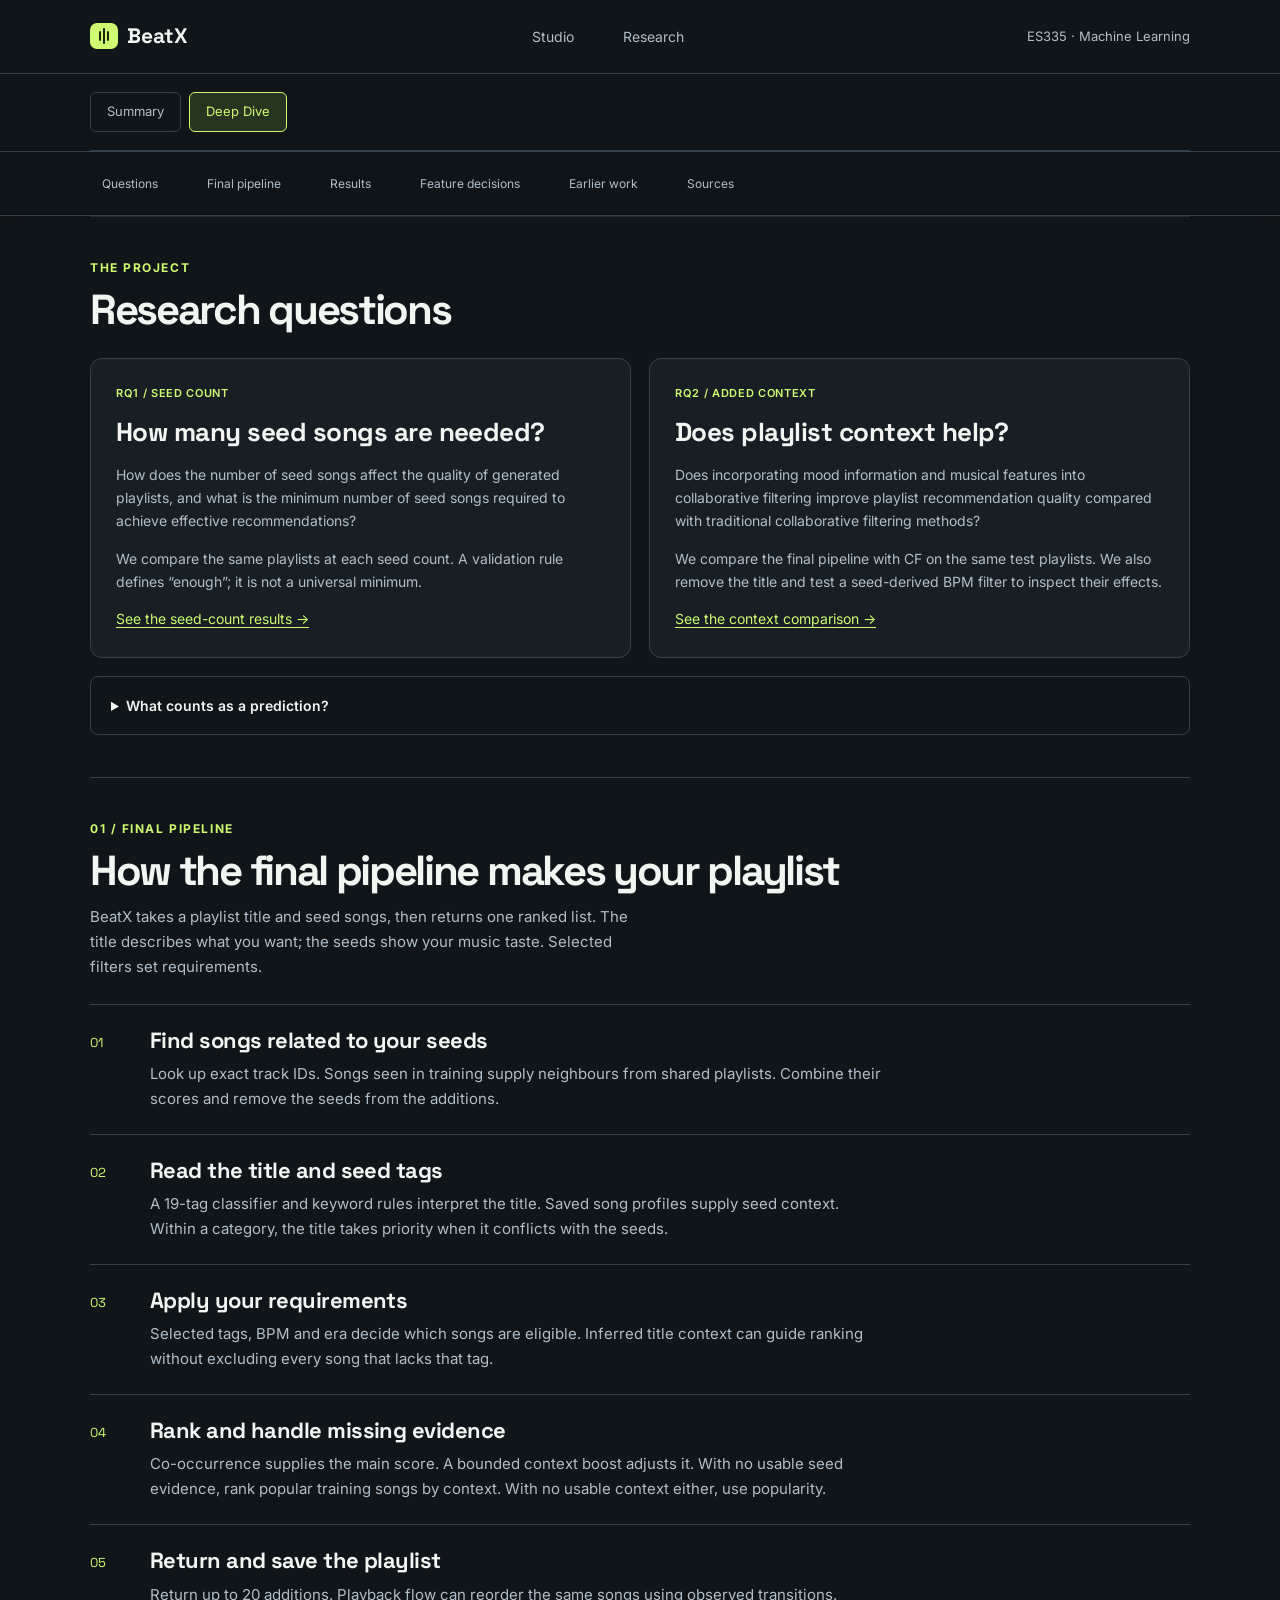
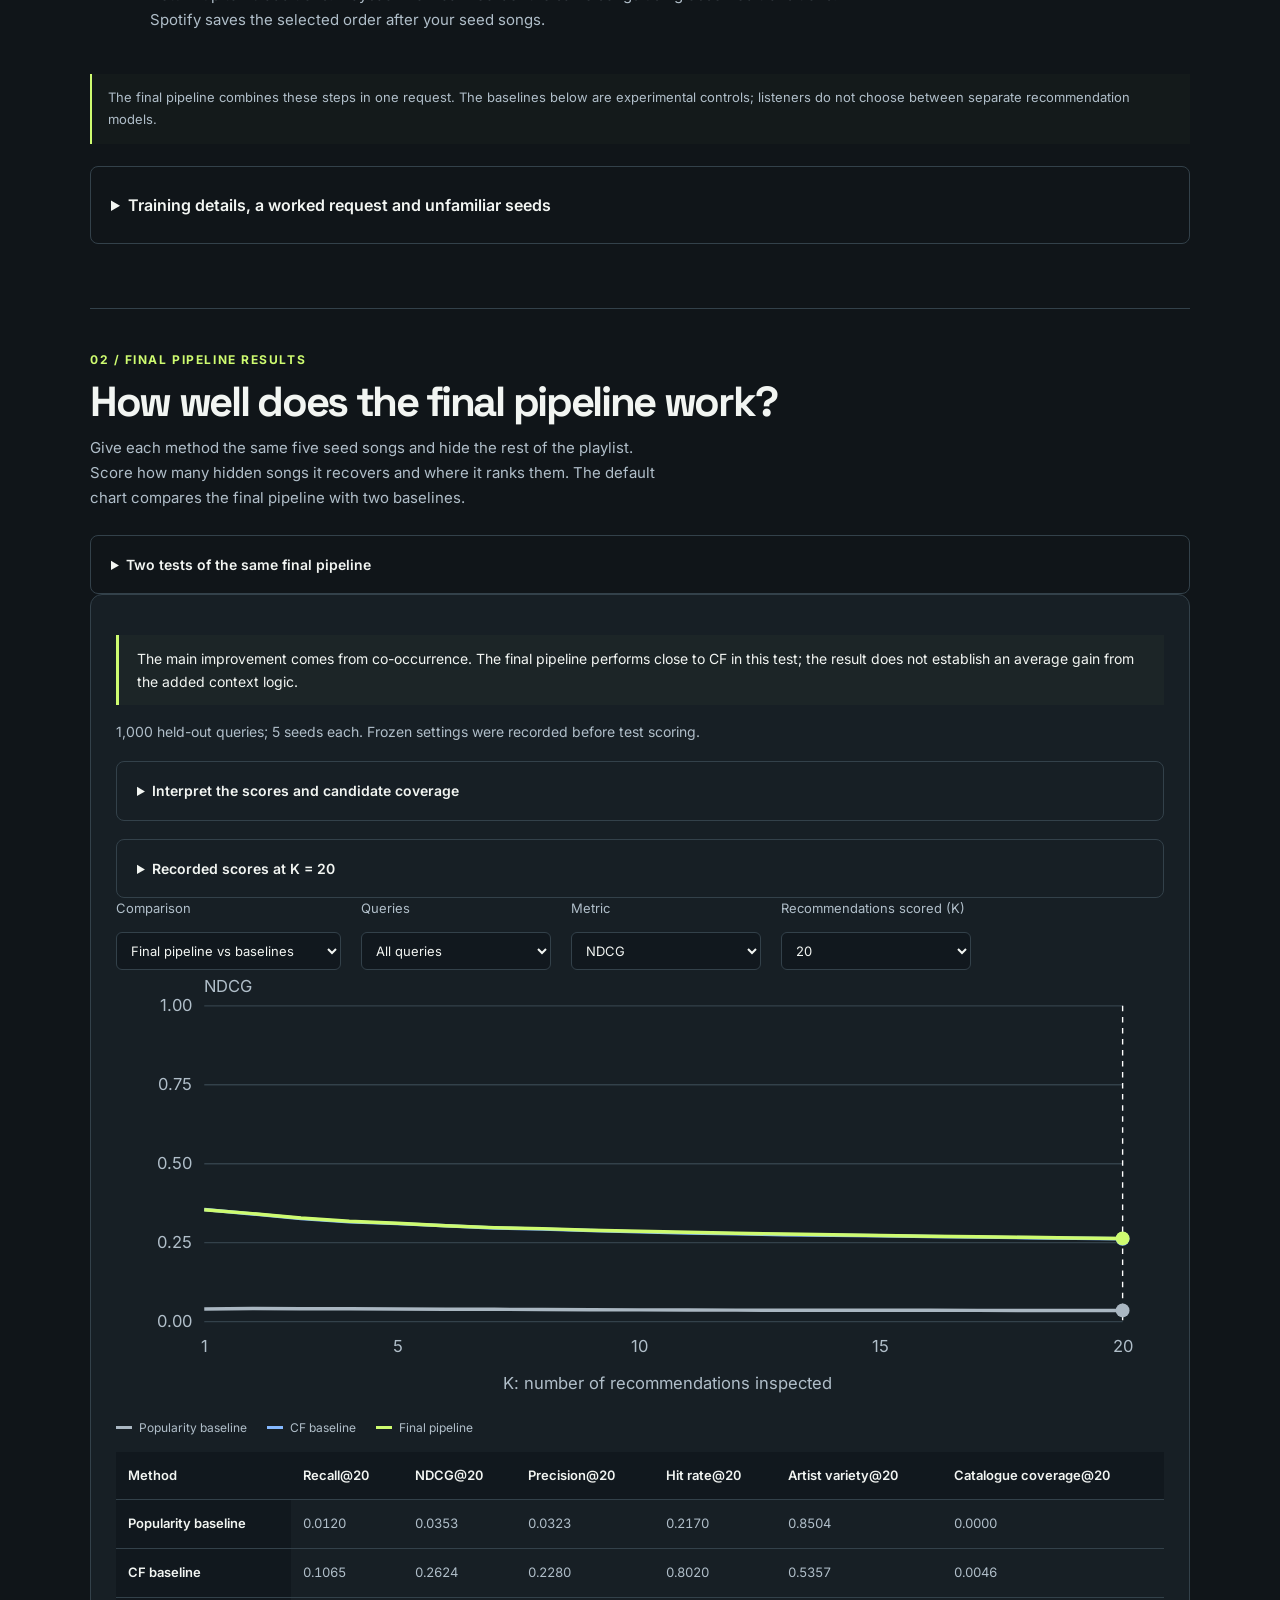
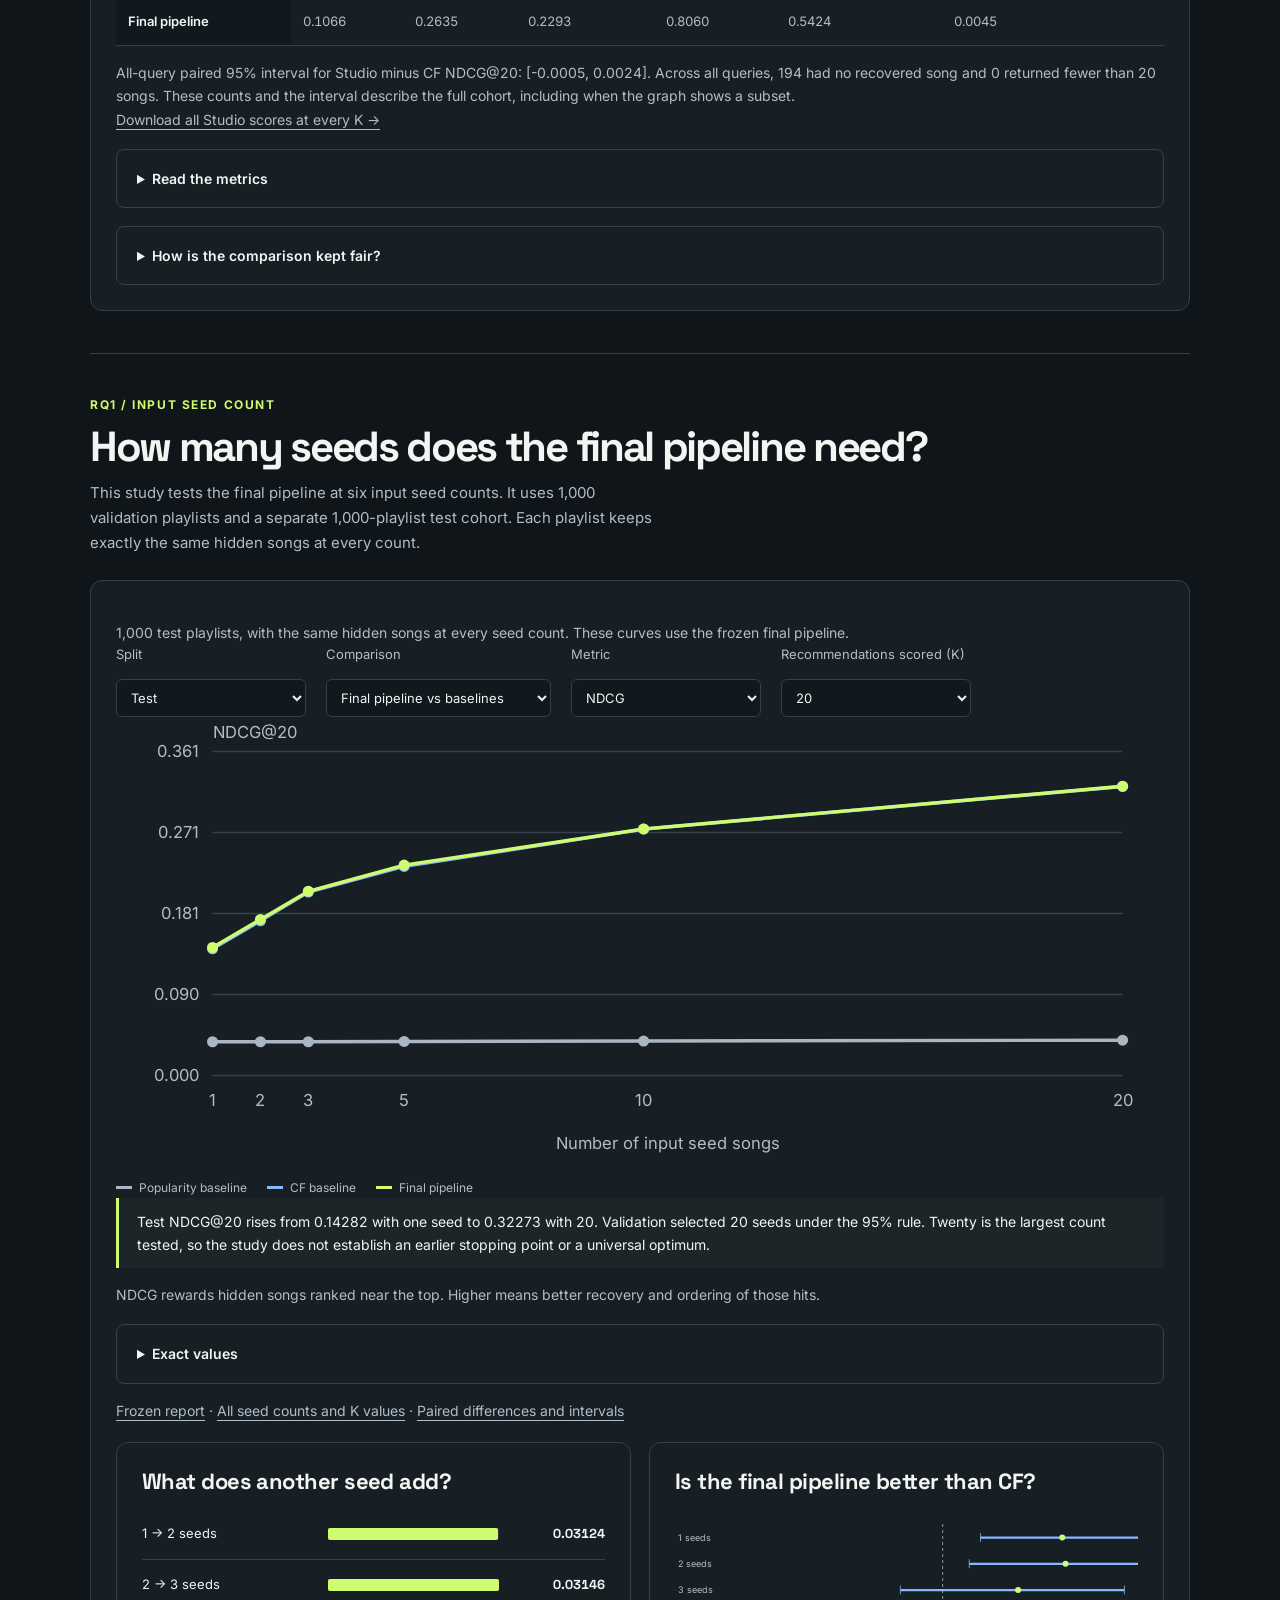
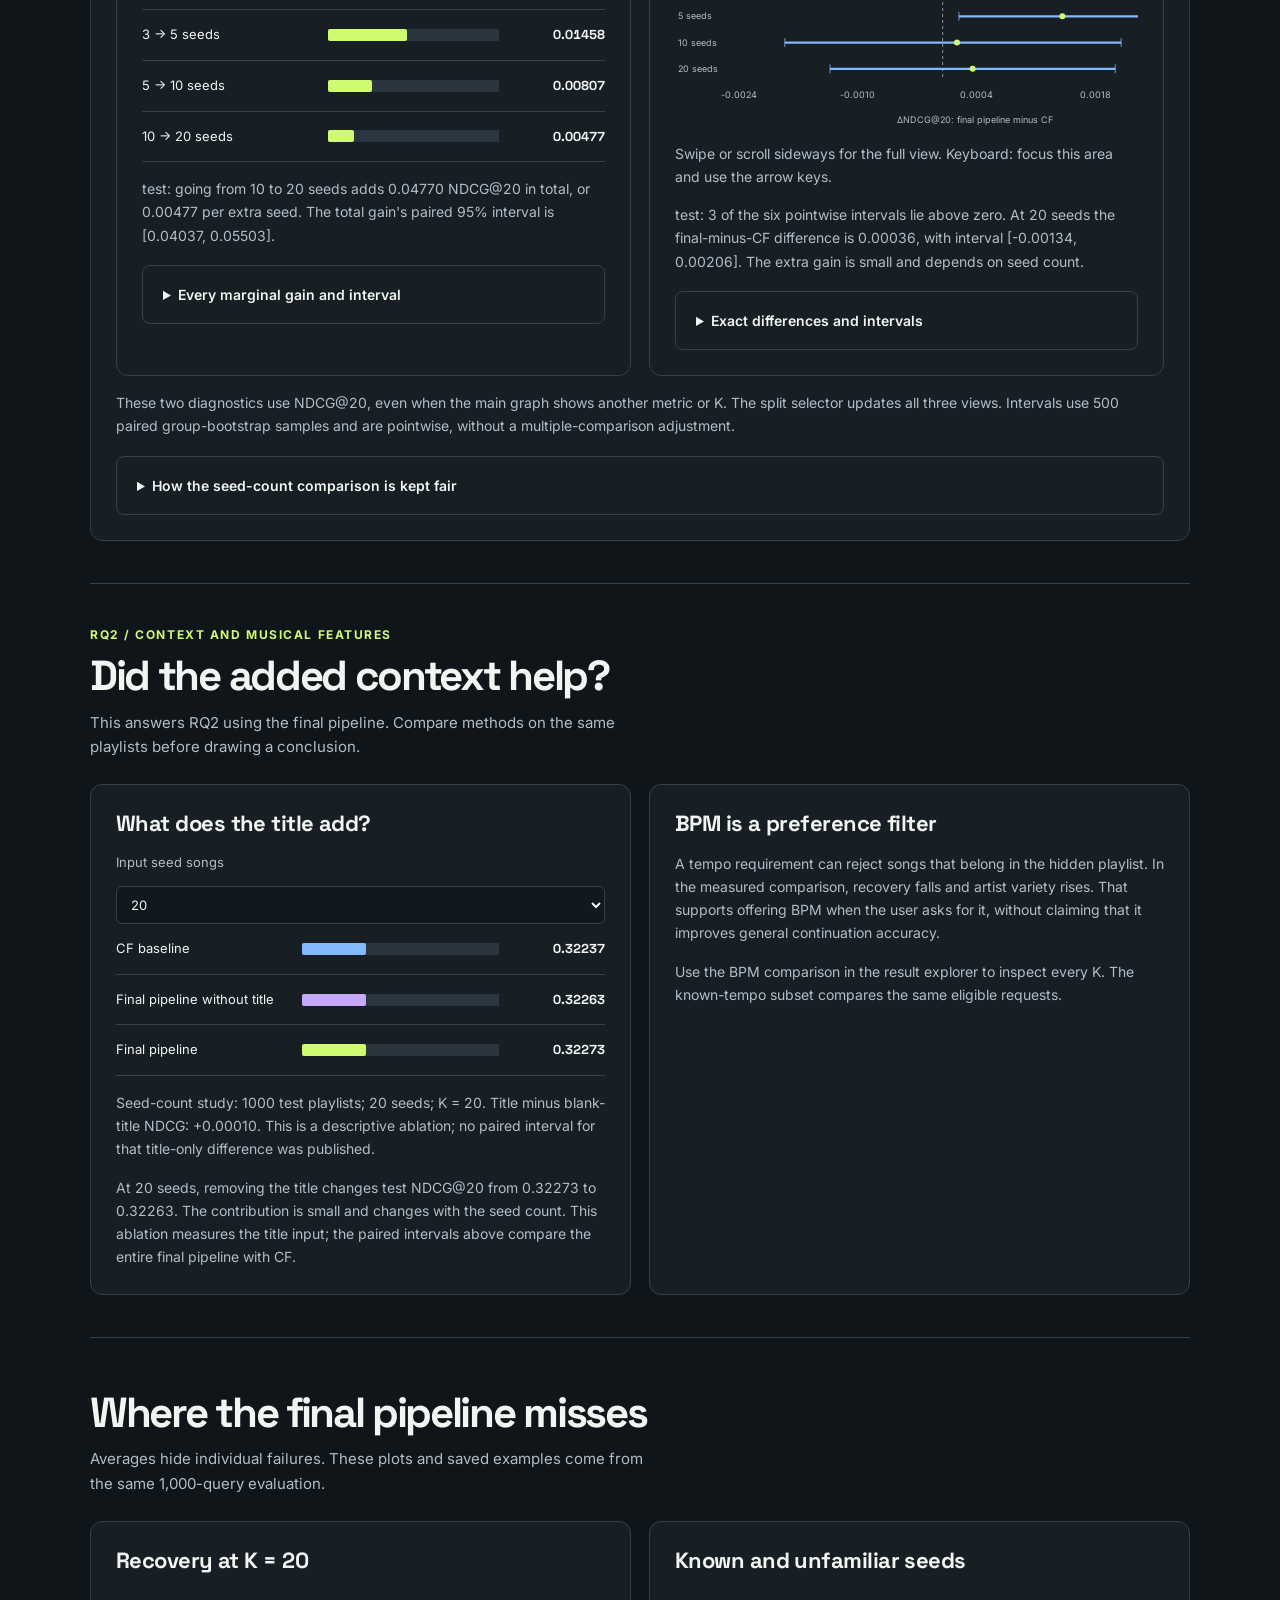
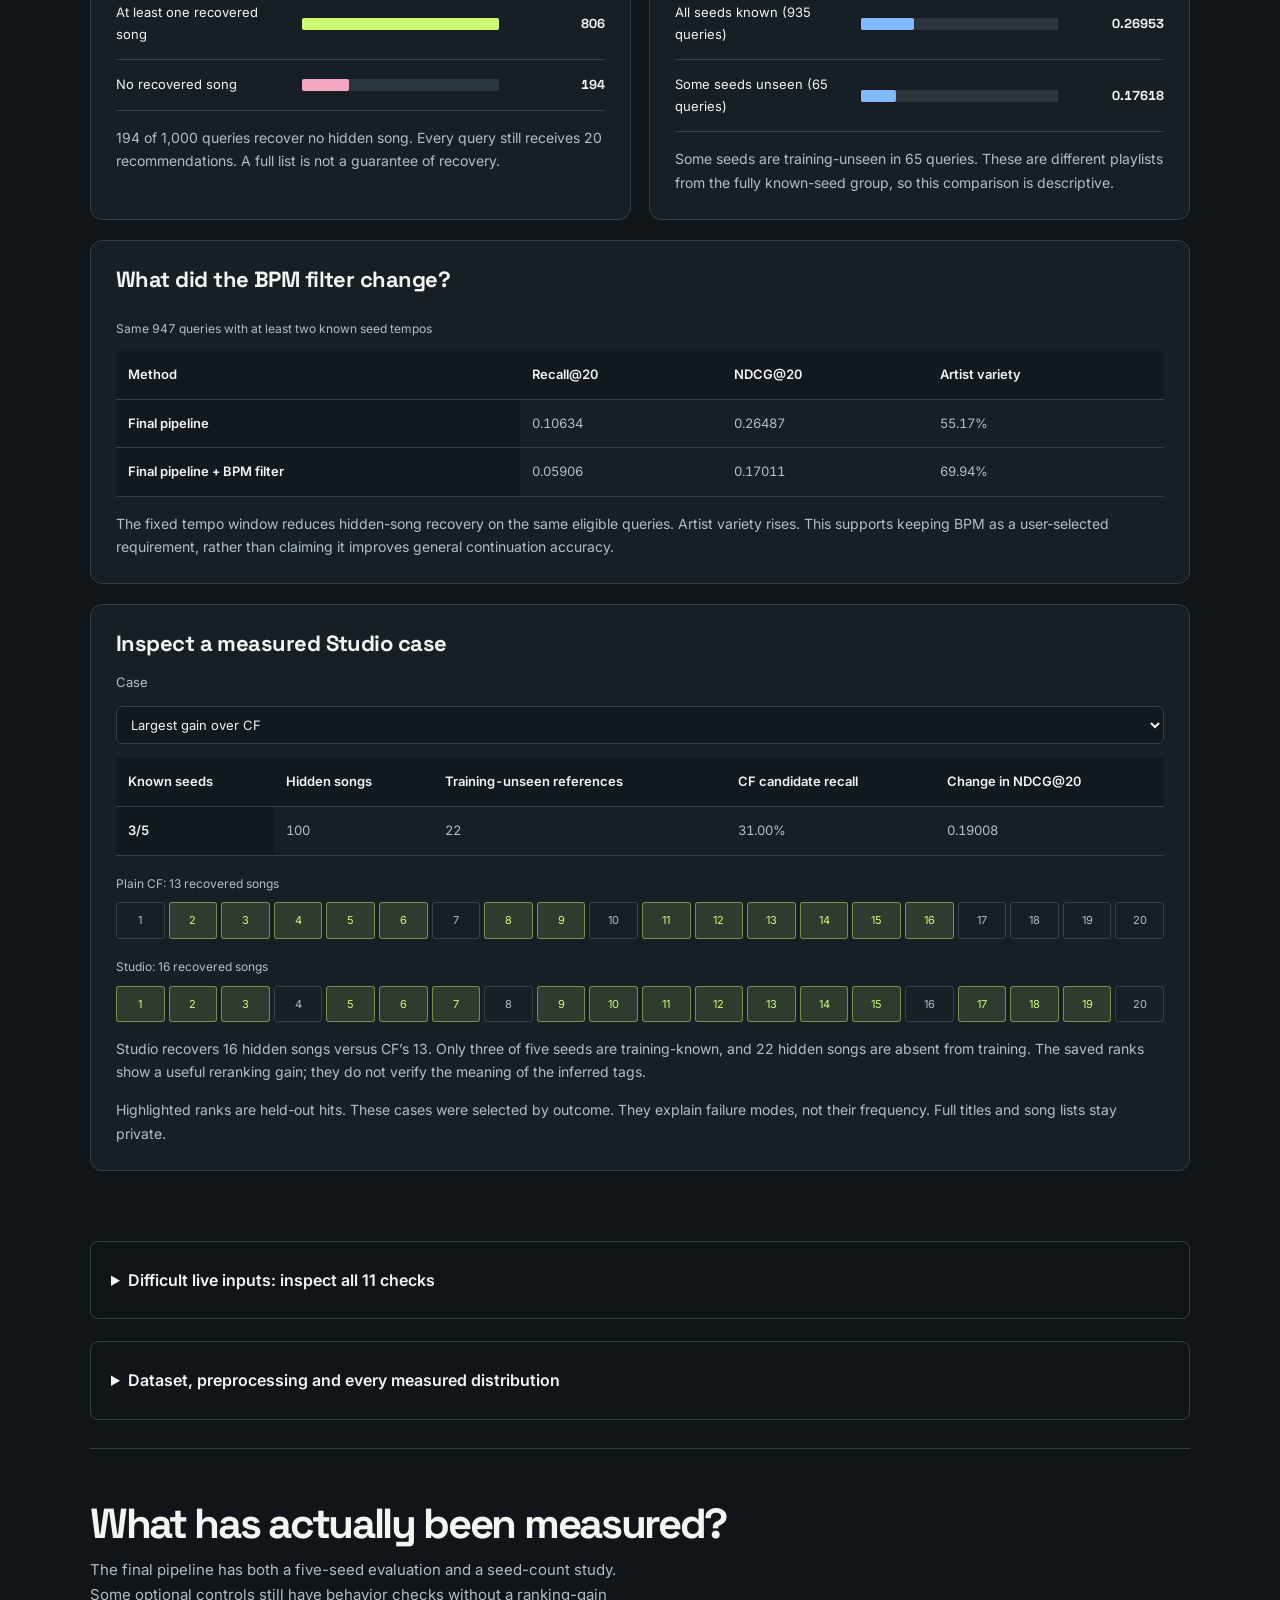
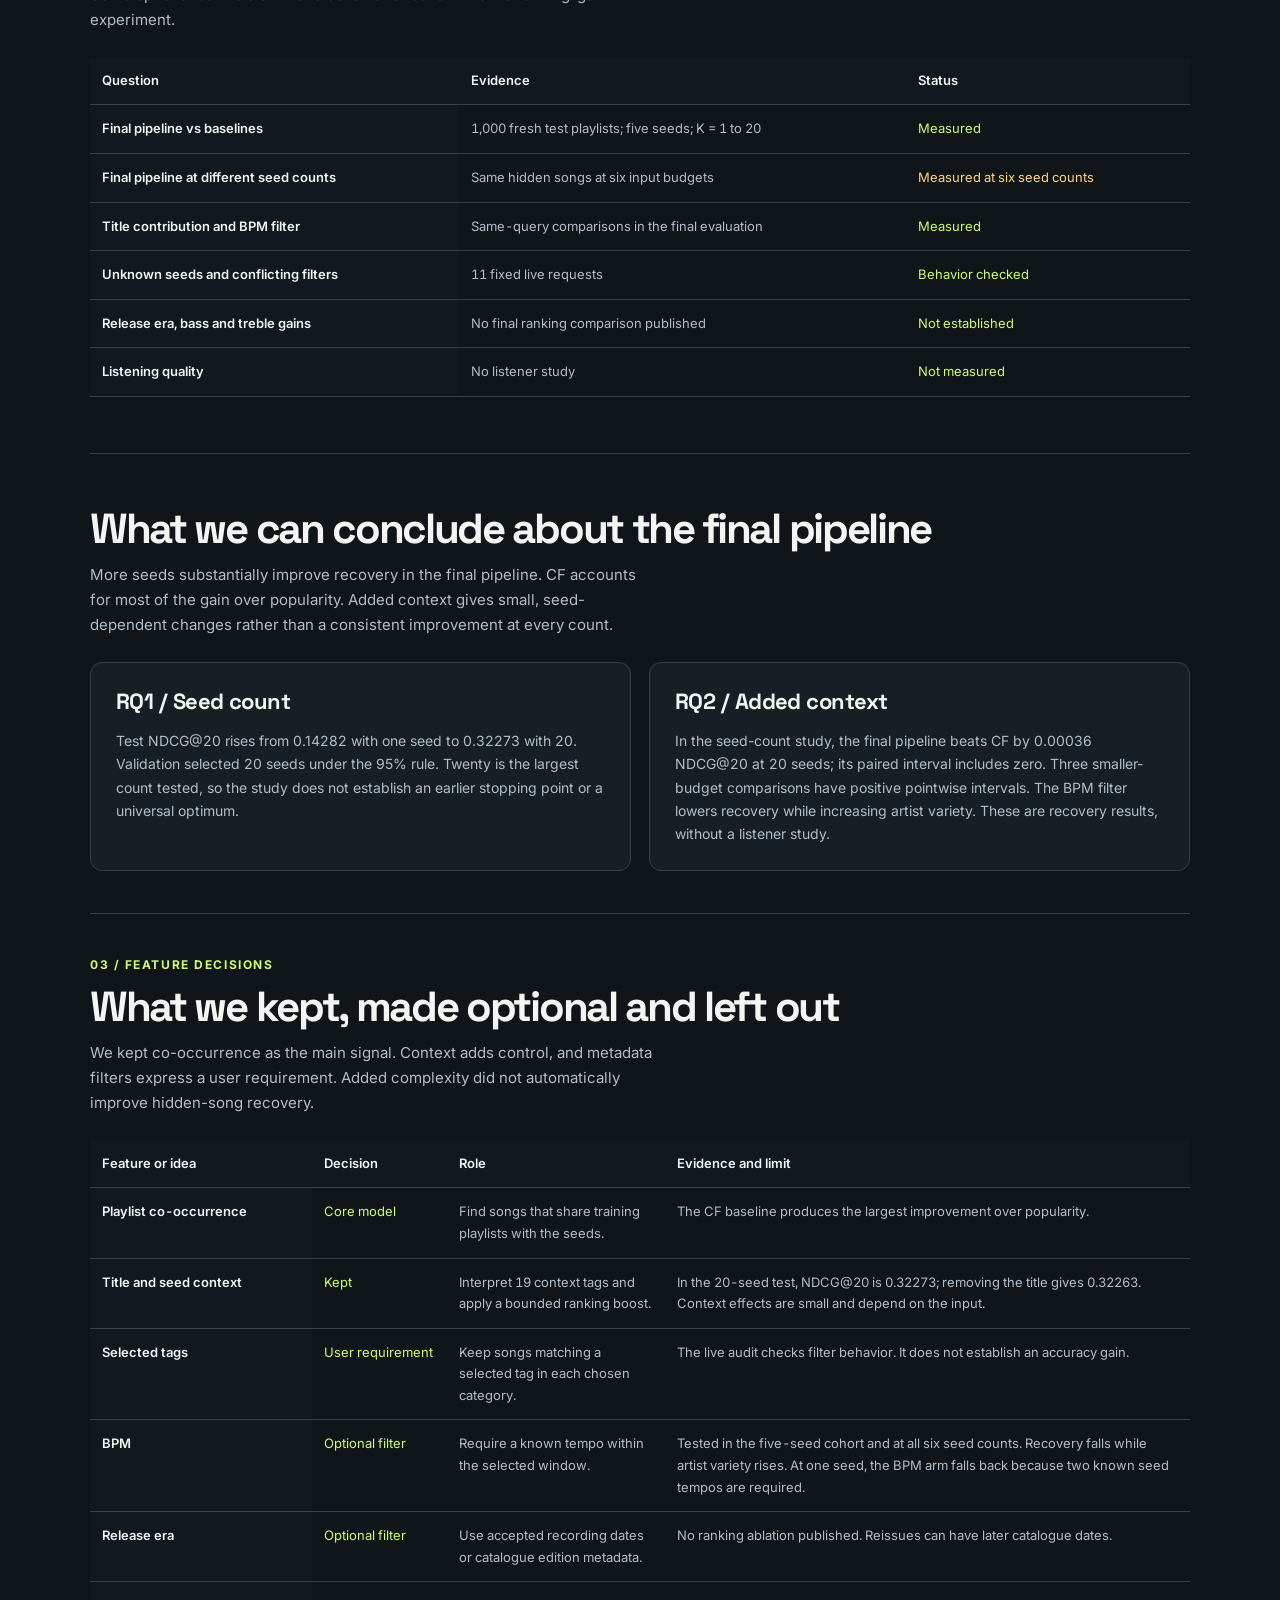
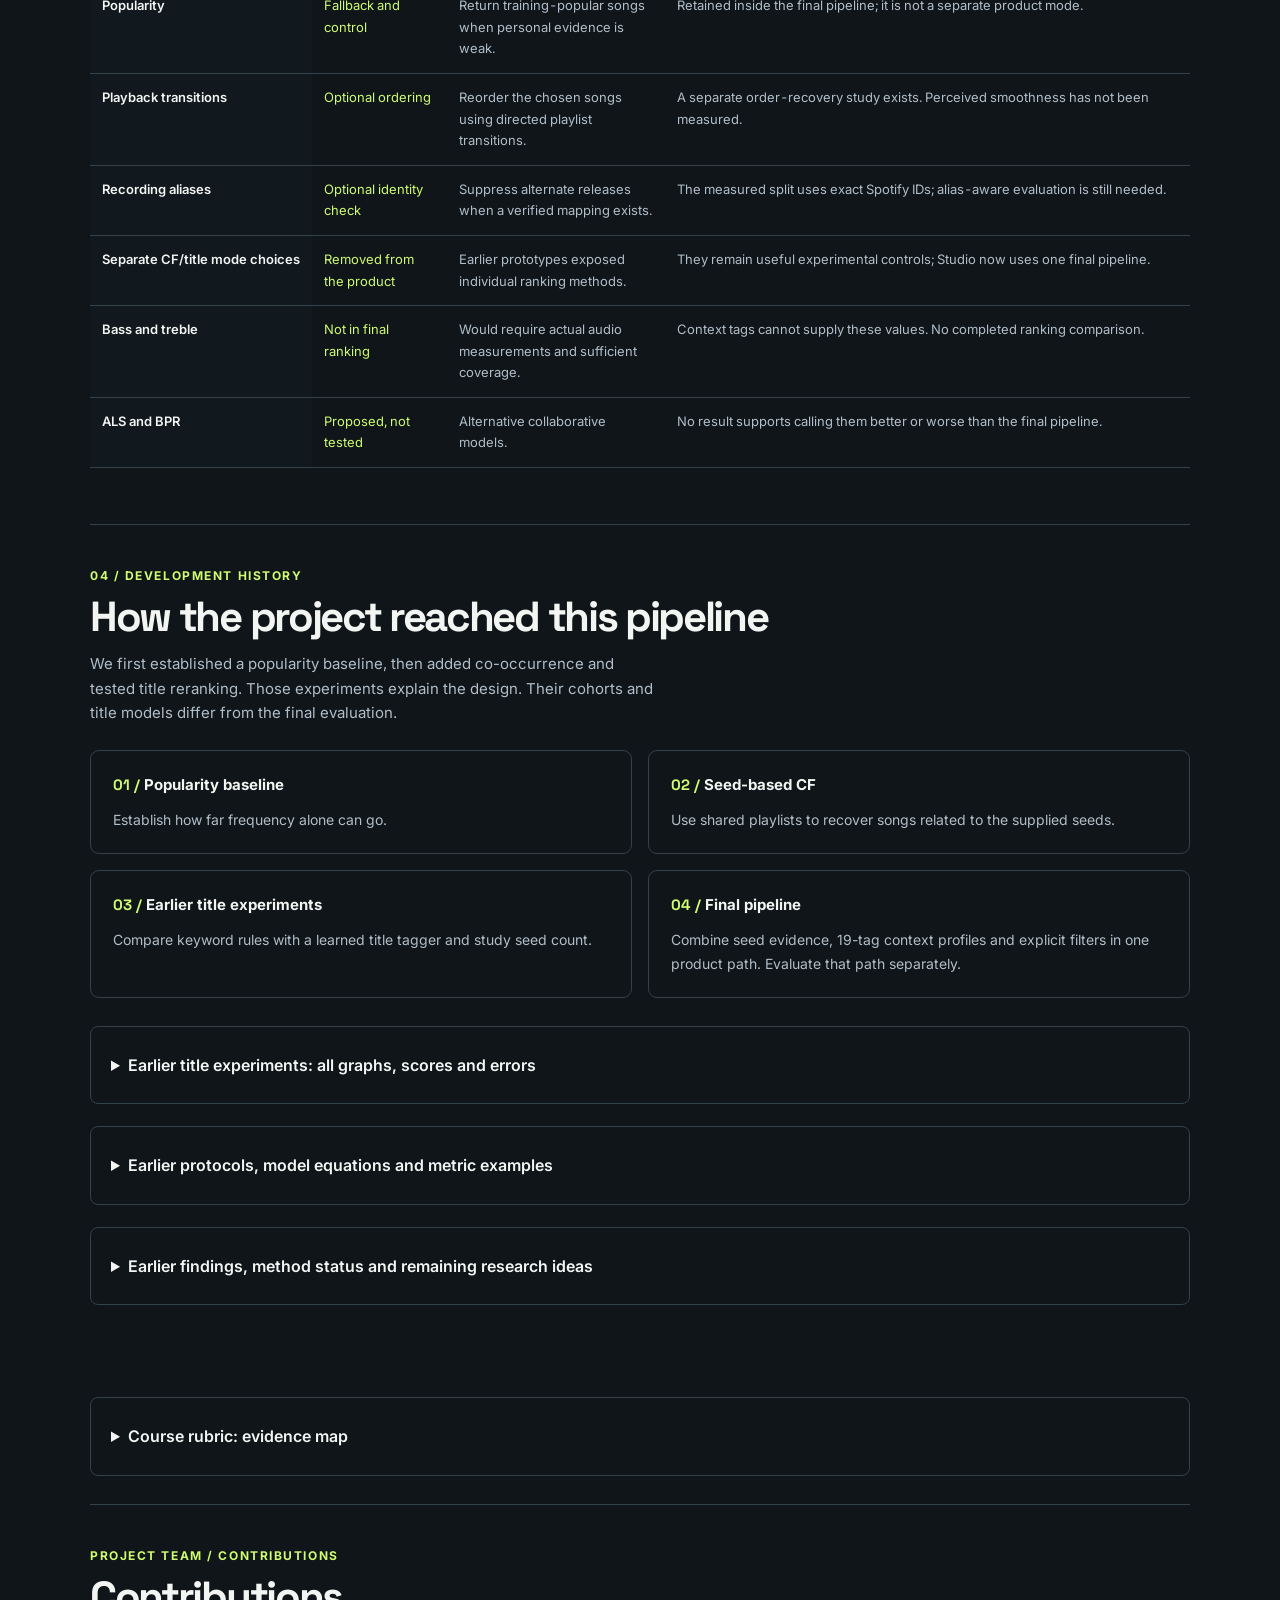
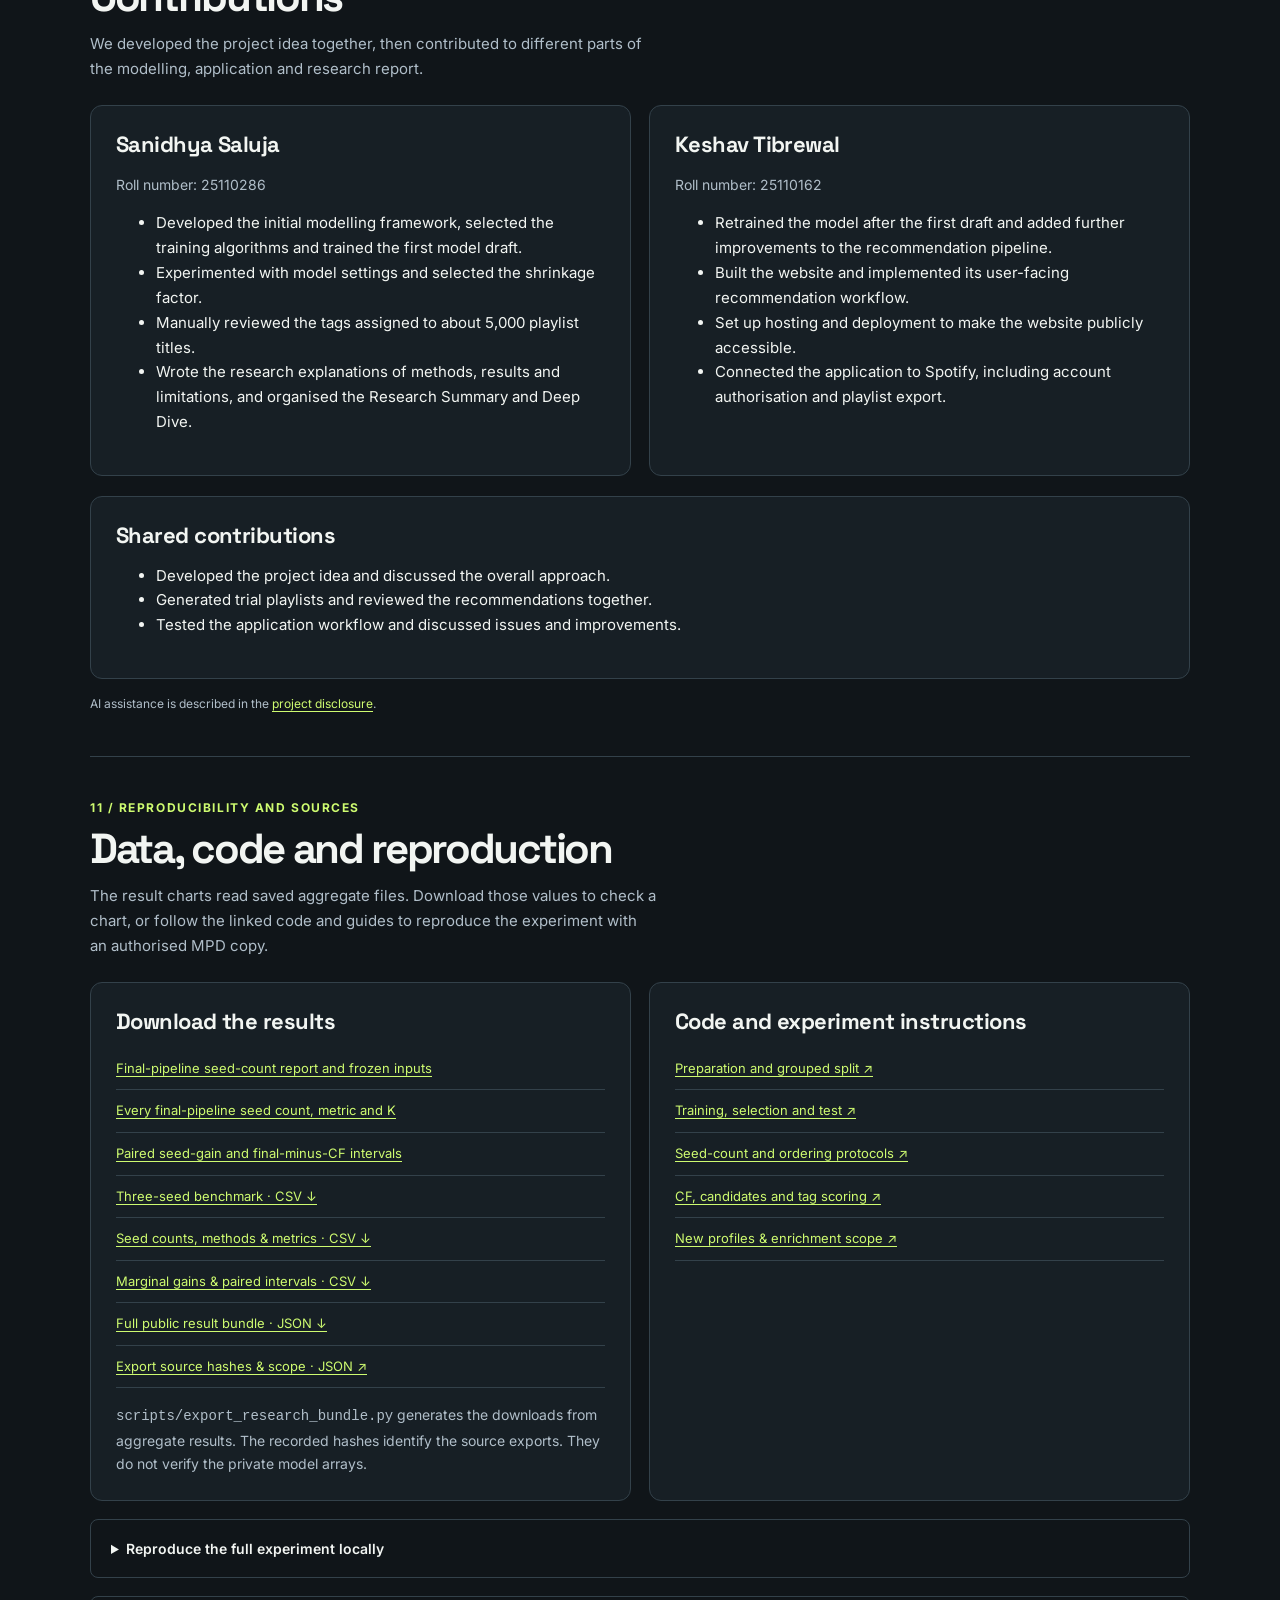
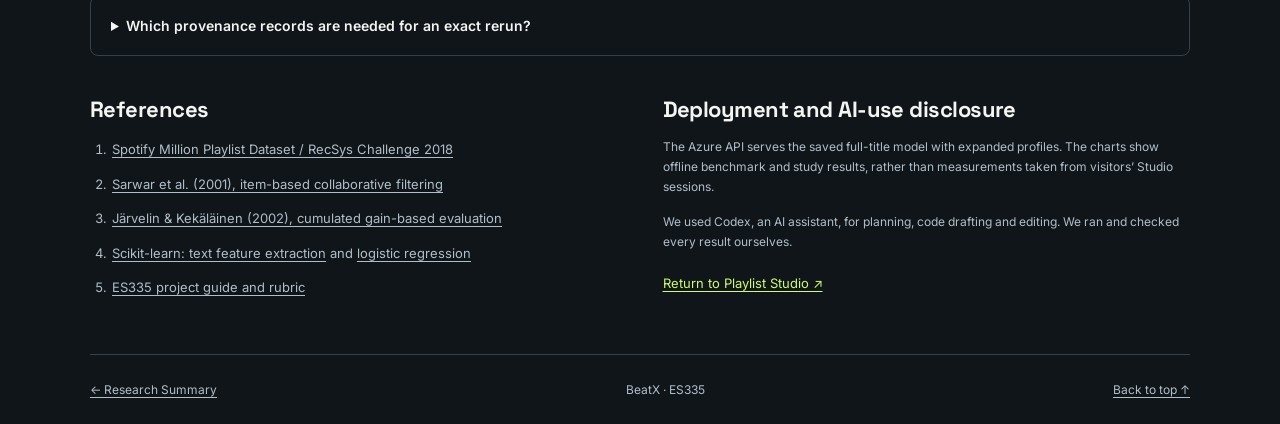
==== commit e2df66bd: "Publish measured final pipeline seed results and complete the research narrative" ====
--- a/docs/research-deep-dive.html
+++ b/docs/research-deep-dive.html
@@ -16,8 +16,8 @@
   <script src="sequence_experiment.js" defer></script>
   <script src="research.js?v=clear-copy" defer></script>
   <script src="research_extra_data.js" defer></script>
-  <script src="research_additions.js?v=final-pipeline" defer></script>
-  <script src="studio_seed_study.js?v=final-pipeline" defer></script>
+  <script src="research_additions.js?v=measured-seeds" defer></script>
+  <script src="studio_seed_study.js?v=measured-seeds" defer></script>
 </head>
 <body data-page="research">
   <a class="skip" href="#main">Skip to content</a>
@@ -96,25 +96,25 @@
     </section>
 </details>
 </section>
-<section class="section shell" id="studio-evaluation" aria-labelledby="studio-evaluation-title"><div class="section-heading"><p class="eyebrow">02 / Final pipeline results</p><h2 id="studio-evaluation-title">How well does the final pipeline work?</h2><p>Give each method the same five seed songs and hide the rest of the playlist. Score how many hidden songs it recovers and where it ranks them. The default chart compares the final pipeline with two baselines.</p></div><div class="research-card"><p class="research-takeaway">The main improvement comes from co-occurrence. The final pipeline performs close to CF in this test; the result does not establish an average gain from the added context logic.</p><p id="studio-evaluation-status">1,000 fresh test playlists with five seeds each. The context weight was fixed at 0.35 before scoring. Scores at K = 20 are summarised below.</p><details class="research-details"><summary>Interpret the scores and candidate coverage</summary><p>The final pipeline scores 0.26347 NDCG@20, compared with 0.26245 for CF. Their paired 95% difference interval is −0.00048 to +0.00241. Because it includes zero, this sample does not establish an average improvement. The seed-tempo filter reduces NDCG@20 to 0.17372. <a href="data/research/studio_evaluation.json" download>Download the frozen evaluation →</a></p><p>The final pipeline recovered no hidden song for 194 of the 1,000 playlists. Every request still returned 20 songs. On average, 50.69% of hidden songs reached the CF neighbor pool. The final pipeline can also refill from popular songs, so this is a diagnostic of CF retrieval rather than a bound on every Studio request.</p></details><!-- studio-static:start --><details class="research-details"><summary>Recorded scores at K = 20</summary><div class="table-wrap"><table id="studio-static-scores"><caption>1,000 held-out queries; 5 seeds; K = 20.</caption><thead><tr><th scope="col">Method</th><th scope="col">NDCG@20</th><th scope="col">Recall@20</th><th scope="col">Precision@20</th><th scope="col">Hit Rate@20</th><th scope="col">Artist variety</th></tr></thead><tbody><tr><th scope="row">Popularity baseline</th><td>0.03526</td><td>0.01198</td><td>0.03225</td><td>0.21700</td><td>0.85040</td></tr><tr><th scope="row">CF baseline</th><td>0.26245</td><td>0.10649</td><td>0.22800</td><td>0.80200</td><td>0.53575</td></tr><tr><th scope="row">Earlier title method</th><td>0.26423</td><td>0.10724</td><td>0.22910</td><td>0.80300</td><td>0.53745</td></tr><tr><th scope="row">Final pipeline without title</th><td>0.26334</td><td>0.10651</td><td>0.22915</td><td>0.80500</td><td>0.54210</td></tr><tr><th scope="row">Final pipeline</th><td>0.26347</td><td>0.10662</td><td>0.22925</td><td>0.80600</td><td>0.54240</td></tr><tr><th scope="row">Final pipeline + BPM filter</th><td>0.17372</td><td>0.06184</td><td>0.14030</td><td>0.73000</td><td>0.68230</td></tr></tbody></table></div></details><!-- studio-static:end --><div id="studio-evaluation-results" hidden><div class="research-controls"><label for="studio-evaluation-comparison">Comparison<select id="studio-evaluation-comparison"><option value="main">Final pipeline vs baselines</option><option value="context">Title and context</option><option value="tempo">BPM filter</option><option value="all">All six methods</option></select></label><label for="studio-evaluation-cohort">Queries<select id="studio-evaluation-cohort"><option value="all_queries">All queries</option><option value="seed_tempo_available">Known seed tempo</option><option value="some_seeds_unseen">Some seeds unseen</option></select></label><label for="studio-evaluation-metric">Metric<select id="studio-evaluation-metric"><option value="ndcg">NDCG</option><option value="recall">Recall</option><option value="precision">Precision</option><option value="hit_rate">Hit rate</option><option value="artist_diversity">Artist variety</option><option value="catalogue_coverage">Catalogue coverage</option></select></label><label for="studio-evaluation-k">Recommendations scored (K)<select id="studio-evaluation-k"><option>1</option><option>2</option><option>3</option><option>4</option><option>5</option><option>6</option><option>7</option><option>8</option><option>9</option><option>10</option><option>11</option><option>12</option><option>13</option><option>14</option><option>15</option><option>16</option><option>17</option><option>18</option><option>19</option><option selected>20</option></select></label></div><div id="studio-evaluation-chart" class="research-plot"></div><div id="studio-evaluation-table" class="table-wrap"></div><p id="studio-evaluation-note" class="research-caption"></p><p><a href="data/research/studio_scores.csv" download>Download all Studio scores at every K →</a></p></div><details class="research-details"><summary>Read the metrics</summary><div class="table-wrap"><table><thead><tr><th>Metric</th><th>What it tells you</th></tr></thead><tbody>
+<section class="section shell" id="studio-evaluation" aria-labelledby="studio-evaluation-title"><div class="section-heading"><p class="eyebrow">02 / Final pipeline results</p><h2 id="studio-evaluation-title">How well does the final pipeline work?</h2><p>Give each method the same five seed songs and hide the rest of the playlist. Score how many hidden songs it recovers and where it ranks them. The default chart compares the final pipeline with two baselines.</p></div><details class="research-details research-study-map"><summary>Two tests of the same final pipeline</summary><div class="table-wrap"><table><thead><tr><th>Test</th><th>Inputs and hidden songs</th><th>Question</th></tr></thead><tbody><tr><th>Five-seed continuation</th><td>1,000 test playlists; five seeds; every other song is hidden.</td><td>How does the final pipeline compare with baselines and feature ablations?</td></tr><tr><th>Seed-count comparison</th><td>1,000 validation and 1,000 separate test playlists longer than 20 songs. Reserve 20 possible seeds; hide all remaining songs at every count.</td><td>What changes when we supply more seeds?</td></tr></tbody></table></div><p>Both use the same trained model and profile files. Their cohorts and hidden sets differ, so compare methods within a test. A five-seed score from the second test is not a rerun of the first one.</p></details><div class="research-card"><p class="research-takeaway">The main improvement comes from co-occurrence. The final pipeline performs close to CF in this test; the result does not establish an average gain from the added context logic.</p><p id="studio-evaluation-status">1,000 fresh test playlists with five seeds each. The context weight was fixed at 0.35 before scoring. Scores at K = 20 are summarised below.</p><details class="research-details"><summary>Interpret the scores and candidate coverage</summary><p>The final pipeline scores 0.26347 NDCG@20, compared with 0.26245 for CF. Their paired 95% difference interval is −0.00048 to +0.00241. Because it includes zero, this sample does not establish an average improvement. The seed-tempo filter reduces NDCG@20 to 0.17372. <a href="data/research/studio_evaluation.json" download>Download the frozen evaluation →</a></p><p>The final pipeline recovered no hidden song for 194 of the 1,000 playlists. Every request still returned 20 songs. On average, 50.69% of hidden songs reached the CF neighbor pool. The final pipeline can also refill from popular songs, so this is a diagnostic of CF retrieval rather than a bound on every Studio request.</p></details><!-- studio-static:start --><details class="research-details"><summary>Recorded scores at K = 20</summary><div class="table-wrap"><table id="studio-static-scores"><caption>1,000 held-out queries; 5 seeds; K = 20.</caption><thead><tr><th scope="col">Method</th><th scope="col">NDCG@20</th><th scope="col">Recall@20</th><th scope="col">Precision@20</th><th scope="col">Hit Rate@20</th><th scope="col">Artist variety</th></tr></thead><tbody><tr><th scope="row">Popularity baseline</th><td>0.03526</td><td>0.01198</td><td>0.03225</td><td>0.21700</td><td>0.85040</td></tr><tr><th scope="row">CF baseline</th><td>0.26245</td><td>0.10649</td><td>0.22800</td><td>0.80200</td><td>0.53575</td></tr><tr><th scope="row">Earlier title method</th><td>0.26423</td><td>0.10724</td><td>0.22910</td><td>0.80300</td><td>0.53745</td></tr><tr><th scope="row">Final pipeline without title</th><td>0.26334</td><td>0.10651</td><td>0.22915</td><td>0.80500</td><td>0.54210</td></tr><tr><th scope="row">Final pipeline</th><td>0.26347</td><td>0.10662</td><td>0.22925</td><td>0.80600</td><td>0.54240</td></tr><tr><th scope="row">Final pipeline + BPM filter</th><td>0.17372</td><td>0.06184</td><td>0.14030</td><td>0.73000</td><td>0.68230</td></tr></tbody></table></div></details><!-- studio-static:end --><div id="studio-evaluation-results" hidden><div class="research-controls"><label for="studio-evaluation-comparison">Comparison<select id="studio-evaluation-comparison"><option value="main">Final pipeline vs baselines</option><option value="context">Title and context</option><option value="tempo">BPM filter</option><option value="all">All six methods</option></select></label><label for="studio-evaluation-cohort">Queries<select id="studio-evaluation-cohort"><option value="all_queries">All queries</option><option value="seed_tempo_available">Known seed tempo</option><option value="some_seeds_unseen">Some seeds unseen</option></select></label><label for="studio-evaluation-metric">Metric<select id="studio-evaluation-metric"><option value="ndcg">NDCG</option><option value="recall">Recall</option><option value="precision">Precision</option><option value="hit_rate">Hit rate</option><option value="artist_diversity">Artist variety</option><option value="catalogue_coverage">Catalogue coverage</option></select></label><label for="studio-evaluation-k">Recommendations scored (K)<select id="studio-evaluation-k"><option>1</option><option>2</option><option>3</option><option>4</option><option>5</option><option>6</option><option>7</option><option>8</option><option>9</option><option>10</option><option>11</option><option>12</option><option>13</option><option>14</option><option>15</option><option>16</option><option>17</option><option>18</option><option>19</option><option selected>20</option></select></label></div><div id="studio-evaluation-chart" class="research-plot"></div><div id="studio-evaluation-table" class="table-wrap"></div><p id="studio-evaluation-note" class="research-caption"></p><p><a href="data/research/studio_scores.csv" download>Download all Studio scores at every K →</a></p></div><details class="research-details"><summary>Read the metrics</summary><div class="table-wrap"><table><thead><tr><th>Metric</th><th>What it tells you</th></tr></thead><tbody>
 <tr><th>Recall@K</th><td>Fraction of hidden songs found in the first K results.</td></tr><tr><th>NDCG@K</th><td>Whether those recovered songs appear near the top.</td></tr><tr><th>Precision@K</th><td>Fraction of K recommendation slots that recover hidden songs.</td></tr><tr><th>Hit rate@K</th><td>Fraction of playlists with at least one recovered song.</td></tr><tr><th>Artist variety</th><td>Variety of known artists within each recommendation list.</td></tr><tr><th>Catalogue coverage</th><td>Fraction of the training catalogue reached across the query sample.</td></tr>
-</tbody></table></div><p>K is the number of recommendations inspected. Seed count is the number of songs supplied as input. They answer different questions.</p></details><details class="research-details"><summary>How is the comparison kept fair?</summary><p>The evaluator loads the existing model. It does not fit or tune it. It reserves fresh exact-playlist groups after excluding the known earlier cohorts. Five visible seeds are held fixed; all remaining tracks are references, including training-unseen tracks.</p><p>Popularity is the baseline. Plain CF isolates co-occurrence. The standard title model provides the earlier context comparison. Studio with a blank title isolates the title contribution in the final pipeline. The BPM arm uses the median of at least two known seed tempos, with a fixed window of ±10 BPM. It uses no hidden reference to choose the tempo. The known-tempo subset shows that effect without diluting it with unavailable metadata. Explicit user tags are checked separately.</p><p>Source: <a href="https://github.com/keshtib07-ghost/ES-335-BeatX-Automatic-Playlist-Continuation/blob/main/scripts/complete_research.py">frozen Studio evaluator</a>. The completed freeze records model/profile hashes before scoring. Source and enrichment database hashes are absent from that completed record.</p></details></div></section>
+</tbody></table></div><p>K is the number of recommendations inspected. Seed count is the number of songs supplied as input. They answer different questions.</p></details><details class="research-details"><summary>How is the comparison kept fair?</summary><p>The evaluator loads the existing model. It does not fit or tune it. It reserves fresh exact-playlist groups after excluding the known earlier cohorts. Five visible seeds are held fixed; all remaining tracks are references, including training-unseen tracks.</p><p>Popularity is the baseline. Plain CF isolates co-occurrence. The standard title model provides the earlier context comparison. Studio with a blank title isolates the title contribution in the final pipeline. The BPM arm uses the median of at least two known seed tempos, with a fixed window of ±10 BPM. It uses no hidden reference to choose the tempo. The known-tempo subset shows that effect without diluting it with unavailable metadata. Explicit user tags are checked separately.</p><p>Source: <a href="https://github.com/keshtib07-ghost/ES-335-BeatX-Automatic-Playlist-Continuation/blob/main/scripts/complete_research.py">frozen Studio evaluator</a>. The completed freeze records model/profile hashes before scoring. That original five-seed record has no database hashes. The new seed-count freeze additionally records the source, split and enrichment database hashes.</p></details></div></section>
 <section class="section shell" id="seed-study" aria-labelledby="seed-study-title">
-<div class="section-heading"><p class=eyebrow>RQ1 / Input seed count</p><h2 id="seed-study-title">How many seeds does the final pipeline need?</h2><p>This answers RQ1. More input songs can provide more evidence, but the final pipeline needs its own controlled comparison.</p></div>
-<div class="research-card"><p id="final-seed-status">Final-pipeline seed-count results have not been published yet.</p>
-<!-- final-seed-static:start --><div id="final-seed-pending" class="research-measurement"><strong>Measurement still needed</strong><p>The completed final-pipeline test uses five seeds. It cannot tell us how quality changes with seed count. The new experiment will use the same hidden songs at six seed counts. Earlier title-model curves remain under Development history.</p></div><!-- final-seed-static:end -->
+<div class="section-heading"><p class=eyebrow>RQ1 / Input seed count</p><h2 id="seed-study-title">How many seeds does the final pipeline need?</h2><p>This study tests the final pipeline at six input seed counts. It uses 1,000 validation playlists and a separate 1,000-playlist test cohort. Each playlist keeps exactly the same hidden songs at every count.</p></div>
+<div class="research-card"><p id="final-seed-status">1,000 test playlists; six seed counts; frozen final pipeline.</p>
+<!-- final-seed-static:start --><div id="final-seed-pending"><h3>Measured final-pipeline seed curves</h3><div class="table-wrap"><table id="final-seed-static-scores"><caption>Same hidden songs at every seed count; test scores at K = 20.</caption><thead><tr><th>Seeds</th><th>Final NDCG</th><th>Final Recall</th><th>CF NDCG</th><th>Final minus CF: 95% interval</th></tr></thead><tbody><tr><th scope="row">1</th><td>0.14282</td><td>0.05709</td><td>0.14139</td><td>[+0.00045, +0.00248]</td></tr><tr><th scope="row">2</th><td>0.17406</td><td>0.07204</td><td>0.17260</td><td>[+0.00032, +0.00270]</td></tr><tr><th scope="row">3</th><td>0.20552</td><td>0.08404</td><td>0.20462</td><td>[-0.00050, +0.00217]</td></tr><tr><th scope="row">5</th><td>0.23467</td><td>0.09944</td><td>0.23324</td><td>[+0.00019, +0.00270]</td></tr><tr><th scope="row">10</th><td>0.27504</td><td>0.11567</td><td>0.27487</td><td>[-0.00188, +0.00213]</td></tr><tr><th scope="row">20</th><td>0.32273</td><td>0.13142</td><td>0.32237</td><td>[-0.00134, +0.00206]</td></tr></tbody></table></div><p>Test NDCG@20 rises from 0.14282 with one seed to 0.32273 with 20. Validation selected 20 seeds under the 95% rule. Twenty is the largest count tested, so the study does not establish an earlier stopping point or a universal optimum.</p></div><!-- final-seed-static:end -->
 <div id="final-seed-results" hidden><div class="research-controls">
 <label for="final-seed-partition">Split<select id="final-seed-partition"><option value="test">Test</option><option value="validation">Validation</option></select></label>
 <label for="final-seed-comparison">Comparison<select id="final-seed-comparison"><option value="main">Final pipeline vs baselines</option><option value="context">Title contribution</option><option value="tempo">BPM filter</option><option value="all">All methods</option></select></label>
 <label for="final-seed-metric">Metric<select id="final-seed-metric"><option value="ndcg">NDCG</option><option value="recall">Recall</option><option value="precision">Precision</option><option value="hit_rate">Hit rate</option><option value="artist_diversity">Artist variety</option><option value="catalogue_coverage">Catalogue coverage</option></select></label>
 <label for="final-seed-k">Recommendations scored (K)<select id="final-seed-k"><option>1</option><option>2</option><option>3</option><option>4</option><option>5</option><option>6</option><option>7</option><option>8</option><option>9</option><option>10</option><option>11</option><option>12</option><option>13</option><option>14</option><option>15</option><option>16</option><option>17</option><option>18</option><option>19</option><option selected>20</option></select></label></div>
-<div id="final-seed-chart" class="research-plot"></div><p id="final-seed-analysis" class="research-takeaway"></p><details class="research-details"><summary>Exact values</summary><div id="final-seed-table" class="table-wrap"></div></details></div>
-<p id="final-seed-downloads" hidden><a href="data/research/studio_seed_study.json" download>Frozen report</a> · <a href="data/research/studio_seed_scores.csv" download>All seed counts and K values</a></p>
-<details class="research-details"><summary>What will this experiment hold fixed?</summary><p>One cohort of validation playlists and a separate fresh test cohort. Twenty deterministic tracks form the possible seed pool. The remaining tracks stay hidden at every seed count. Revealing more seeds therefore does not shrink the reference set. Unrevealed pool songs earn no credit.</p><p>Use the frozen final pipeline at 1, 2, 3, 5, 10 and 20 seeds. Choose the smallest tested count reaching 95% of the best validation NDCG@20, then report the fixed choice on test. Every K from 1 to 20 is also recorded. No test score changes a ranking parameter.</p></details></div>
+<div id="final-seed-chart" class="research-plot"></div><p id="final-seed-analysis" class="research-takeaway"></p><p id="final-seed-metric-note" class="research-caption"></p><p id="final-seed-tempo-note" class="research-note" hidden></p><details class="research-details"><summary>Exact values</summary><div id="final-seed-table" class="table-wrap"></div></details></div>
+<p id="final-seed-downloads"><a href="data/research/studio_seed_study.json" download>Frozen report</a> · <a href="data/research/studio_seed_scores.csv" download>All seed counts and K values</a> · <a href="data/research/studio_seed_differences.csv" download>Paired differences and intervals</a></p>
+<!-- final-seed-findings:start --><div class="research-grid two research-space"><article class="research-card"><h3>What does another seed add?</h3><div id="final-seed-marginal-chart"></div><p id="final-seed-marginal-analysis">The gain per extra seed is 0.00477 NDCG from 10 to 20 seeds. That step adds 0.04770 in total. Its paired 95% interval is [+0.04037, +0.05503].</p><details class="research-details"><summary>Every marginal gain and interval</summary><div id="final-seed-marginal-table" class="table-wrap"></div></details></article><article class="research-card"><h3>Is the final pipeline better than CF?</h3><div id="final-seed-difference-chart" class="research-plot"></div><p id="final-seed-difference-analysis">3 of the six test intervals lie above zero. At 20 seeds, the mean difference is +0.00036, with interval [-0.00134, +0.00206]. The gain is small and depends on seed count; these results do not show a consistent advantage at every count.</p><details class="research-details"><summary>Exact differences and intervals</summary><div id="final-seed-difference-table" class="table-wrap"></div></details></article></div><p class="research-caption">These two diagnostics use NDCG@20, even when the main graph shows another metric or K. The split selector updates all three views. Intervals use 500 paired group-bootstrap samples and are pointwise, without a multiple-comparison adjustment.</p><!-- final-seed-findings:end --><details class="research-details"><summary>How the seed-count comparison is kept fair</summary><p>One cohort of validation playlists and a separate fresh test cohort. Twenty deterministic tracks form the possible seed pool. The remaining tracks stay hidden at every seed count. Revealing more seeds therefore does not shrink the reference set. Unrevealed pool songs earn no credit.</p><p>The final pipeline was tested at six nested seed counts between one and 20. Validation selected the smallest tested count reaching 95% of its best NDCG@20. That choice was fixed before scoring test. Every K from 1 to 20 was recorded. No test score changed a ranking parameter.</p></details></div>
 </section>
 <section class="section shell" id="context-results" aria-labelledby="context-results-title">
 <div class="section-heading"><p class=eyebrow>RQ2 / Context and musical features</p><h2 id="context-results-title">Did the added context help?</h2><p>This answers RQ2 using the final pipeline. Compare methods on the same playlists before drawing a conclusion.</p></div>
-<div class="research-grid two"><article class="research-card"><h3>Title context changed the average only slightly</h3><div id="final-context-chart"></div><p>Removing the title gives a controlled view of its contribution. The small difference here is descriptive; the published confidence interval compares the full final pipeline with CF.</p></article><article class="research-card"><h3>BPM is a preference filter</h3><p>A tempo requirement can reject songs that belong in the hidden playlist. In the measured comparison, recovery falls and artist variety rises. That supports offering BPM when the user asks for it, without claiming that it improves general continuation accuracy.</p><p>Use the BPM comparison in the result explorer to inspect every K. The known-tempo subset compares the same eligible requests.</p></article></div>
+<div class="research-grid two"><article class="research-card"><h3>What does the title add?</h3><label for="final-context-seeds">Input seed songs<select id="final-context-seeds"><option>1</option><option>2</option><option>3</option><option>5</option><option>10</option><option selected>20</option></select></label><div id="final-context-chart"></div><p id="final-context-note" class="research-caption"></p><p>At 20 seeds, removing the title changes test NDCG@20 from 0.32273 to 0.32263. The contribution is small and changes with the seed count. This ablation measures the title input; the paired intervals above compare the entire final pipeline with CF.</p></article><article class="research-card"><h3>BPM is a preference filter</h3><p>A tempo requirement can reject songs that belong in the hidden playlist. In the measured comparison, recovery falls and artist variety rises. That supports offering BPM when the user asks for it, without claiming that it improves general continuation accuracy.</p><p>Use the BPM comparison in the result explorer to inspect every K. The known-tempo subset compares the same eligible requests.</p></article></div>
 </section>
 <section class="section shell" id="final-diagnostics" aria-labelledby="final-diagnostics-title">
       <div class="section-heading"><h2 id="final-diagnostics-title">Where the final pipeline misses</h2><p>Averages hide individual failures. These plots and saved examples come from the same 1,000-query evaluation.</p></div><div class="research-grid two research-space"><article class="research-card"><h3>Recovery at K = 20</h3><div id="studio-recovery-chart"></div><p>194 of 1,000 queries recover no hidden song. Every query still receives 20 recommendations. A full list is not a guarantee of recovery.</p></article><article class="research-card"><h3>Known and unfamiliar seeds</h3><div id="studio-cold-chart"></div><p>Some seeds are training-unseen in 65 queries. These are different playlists from the fully known-seed group, so this comparison is descriptive.</p></article></div>
@@ -145,10 +145,10 @@
     </section><section class="section shell" id="eda" aria-labelledby="eda-title"><div class="section-heading"><p class="eyebrow">Data / Measured distributions</p><h2 id="eda-title">Dataset distributions</h2><p id="eda-scope">Measured from the complete million-playlist staging database and its existing grouped split. Choose a split to compare the distributions. These plots do not refit the model.</p></div><div id="eda-stats" class="research-stat-grid"></div><div class="research-grid two research-space"><article class="research-card"><h3>Playlist shape</h3><div class="research-controls"><label for="eda-dimension">Show<select id="eda-dimension"><option value="playlist_length">Songs per playlist</option><option value="title_length">Characters per title</option><option value="duplicate_group_size">Exact-copy group size</option></select></label><label for="eda-partition" id="eda-partition-label" hidden>Split<select id="eda-partition"><option value="train">Training</option><option value="validation">Validation</option><option value="test">Test</option></select></label></div><div id="eda-shape-chart"></div><details class="research-details"><summary>Exact counts</summary><div id="eda-shape-table" class="table-wrap"></div></details></article><article class="research-card"><h3>The popularity tail</h3><label for="eda-scale">Count scale<select id="eda-scale"><option value="log">Logarithmic</option><option value="linear">Linear</option></select></label><div id="eda-support-chart"></div><p id="eda-support-note" class="research-caption"></p></article></div><div class="research-card research-space"><h3>Why these checks matter</h3><p>Playlist length affects the Recall denominator. A long popularity tail leaves many songs with little evidence. Short titles give the context classifier less to work with. Exact copies need one split so they cannot make the test easier.</p><p id="eda-quality"></p><a href="data/research/eda_full.json" id="eda-download" download>Download the measured EDA →</a></div></section>
 </details></div>
 <section class="section shell" id="evidence-status" aria-labelledby="evidence-status-title">
-<div class="section-heading"><h2 id="evidence-status-title">What has actually been measured?</h2><p>The report keeps completed tests separate from missing experiments. A feature appearing in the interface does not prove it improves recommendations.</p></div>
+<div class="section-heading"><h2 id="evidence-status-title">What has actually been measured?</h2><p>The final pipeline has both a five-seed evaluation and a seed-count study. Some optional controls still have behavior checks without a ranking-gain experiment.</p></div>
 <div class="table-wrap"><table><thead><tr><th>Question</th><th>Evidence</th><th>Status</th></tr></thead><tbody>
 <tr><th>Final pipeline vs baselines</th><td>1,000 fresh test playlists; five seeds; K = 1 to 20</td><td>Measured</td></tr>
-<tr><th>Final pipeline at different seed counts</th><td>Same hidden songs at six input budgets</td><td id="final-seed-coverage">Awaiting the new run</td></tr>
+<tr><th>Final pipeline at different seed counts</th><td>Same hidden songs at six input budgets</td><td id="final-seed-coverage">Measured at six seed counts</td></tr>
 <tr><th>Title contribution and BPM filter</th><td>Same-query comparisons in the final evaluation</td><td>Measured</td></tr>
 <tr><th>Unknown seeds and conflicting filters</th><td>11 fixed live requests</td><td>Behavior checked</td></tr>
 <tr><th>Release era, bass and treble gains</th><td>No final ranking comparison published</td><td>Not established</td></tr>
@@ -156,12 +156,12 @@
 </tbody></table></div>
 </section>
 <section class="section shell" id="conclusion" aria-labelledby="conclusion-title">
-<div class="section-heading"><h2 id="conclusion-title">What we can conclude about the final pipeline</h2><p>Co-occurrence is the strongest measured ingredient. The final pipeline adds context and user controls, but its average NDCG gain over CF is uncertain.</p></div>
-<div class="research-grid two"><article class="research-card"><h3>RQ1 / Seed count</h3><p id="final-seed-answer">The final-pipeline seed-count run is still needed. The earlier model’s curve cannot establish the best seed count for this pipeline.</p></article><article class="research-card"><h3>RQ2 / Added context</h3><p>Final-pipeline NDCG@20 is 0.26347 versus 0.26245 for CF. The paired 95% difference interval includes zero. The tested BPM filter lowers recovery. These results measure hidden-song recovery, not listener preference.</p></article></div>
+<div class="section-heading"><h2 id="conclusion-title">What we can conclude about the final pipeline</h2><p>More seeds substantially improve recovery in the final pipeline. CF accounts for most of the gain over popularity. Added context gives small, seed-dependent changes rather than a consistent improvement at every count.</p></div>
+<div class="research-grid two"><article class="research-card"><h3>RQ1 / Seed count</h3><p id="final-seed-answer">Test NDCG@20 rises from 0.14282 with one seed to 0.32273 with 20. Validation selected 20 seeds under the 95% rule. Twenty is the largest count tested, so the study does not establish an earlier stopping point or a universal optimum.</p></article><article class="research-card"><h3>RQ2 / Added context</h3><p>In the seed-count study, the final pipeline beats CF by 0.00036 NDCG@20 at 20 seeds; its paired interval includes zero. Three smaller-budget comparisons have positive pointwise intervals. The BPM filter lowers recovery while increasing artist variety. These are recovery results, without a listener study.</p></article></div>
 </section>
 <section class="section shell" id="feature-decisions" aria-labelledby="feature-decisions-title">
 <div class="section-heading"><p class=eyebrow>03 / Feature decisions</p><h2 id="feature-decisions-title">What we kept, made optional and left out</h2><p>We kept co-occurrence as the main signal. Context adds control, and metadata filters express a user requirement. Added complexity did not automatically improve hidden-song recovery.</p></div>
-<div class="table-wrap"><table><thead><tr><th>Feature or idea</th><th>Decision</th><th>Role</th><th>Evidence and limit</th></tr></thead><tbody><tr><th>Playlist co-occurrence</th><td>Core model</td><td>Find songs that share training playlists with the seeds.</td><td>The CF baseline produces the largest improvement over popularity.</td></tr><tr><th>Title and seed context</th><td>Kept</td><td>Interpret 19 context tags and apply a bounded ranking boost.</td><td>At K = 20, final-pipeline NDCG is 0.26347; removing the title gives 0.26334. This is a small descriptive difference.</td></tr><tr><th>Selected tags</th><td>User requirement</td><td>Keep songs matching a selected tag in each chosen category.</td><td>The live audit checks filter behavior. It does not establish an accuracy gain.</td></tr><tr><th>BPM</th><td>Optional filter</td><td>Require a known tempo within the selected window.</td><td>Tested on the same 947 tempo-eligible queries. Recovery falls while artist variety rises.</td></tr><tr><th>Release era</th><td>Optional filter</td><td>Use accepted recording dates or catalogue edition metadata.</td><td>No ranking ablation published. Reissues can have later catalogue dates.</td></tr><tr><th>Popularity</th><td>Fallback and control</td><td>Return training-popular songs when personal evidence is weak.</td><td>Retained inside the final pipeline; it is not a separate product mode.</td></tr><tr><th>Playback transitions</th><td>Optional ordering</td><td>Reorder the chosen songs using directed playlist transitions.</td><td>A separate order-recovery study exists. Perceived smoothness has not been measured.</td></tr><tr><th>Recording aliases</th><td>Optional identity check</td><td>Suppress alternate releases when a verified mapping exists.</td><td>The measured split uses exact Spotify IDs; alias-aware evaluation is still needed.</td></tr><tr><th>Separate CF/title mode choices</th><td>Removed from the product</td><td>Earlier prototypes exposed individual ranking methods.</td><td>They remain useful experimental controls; Studio now uses one final pipeline.</td></tr><tr><th>Bass and treble</th><td>Not in final ranking</td><td>Would require actual audio measurements and sufficient coverage.</td><td>Context tags cannot supply these values. No completed ranking comparison.</td></tr><tr><th>ALS and BPR</th><td>Proposed, not tested</td><td>Alternative collaborative models.</td><td>No result supports calling them better or worse than the final pipeline.</td></tr></tbody></table></div>
+<div class="table-wrap"><table><thead><tr><th>Feature or idea</th><th>Decision</th><th>Role</th><th>Evidence and limit</th></tr></thead><tbody><tr><th>Playlist co-occurrence</th><td>Core model</td><td>Find songs that share training playlists with the seeds.</td><td>The CF baseline produces the largest improvement over popularity.</td></tr><tr><th>Title and seed context</th><td>Kept</td><td>Interpret 19 context tags and apply a bounded ranking boost.</td><td>In the 20-seed test, NDCG@20 is 0.32273; removing the title gives 0.32263. Context effects are small and depend on the input.</td></tr><tr><th>Selected tags</th><td>User requirement</td><td>Keep songs matching a selected tag in each chosen category.</td><td>The live audit checks filter behavior. It does not establish an accuracy gain.</td></tr><tr><th>BPM</th><td>Optional filter</td><td>Require a known tempo within the selected window.</td><td>Tested in the five-seed cohort and at all six seed counts. Recovery falls while artist variety rises. At one seed, the BPM arm falls back because two known seed tempos are required.</td></tr><tr><th>Release era</th><td>Optional filter</td><td>Use accepted recording dates or catalogue edition metadata.</td><td>No ranking ablation published. Reissues can have later catalogue dates.</td></tr><tr><th>Popularity</th><td>Fallback and control</td><td>Return training-popular songs when personal evidence is weak.</td><td>Retained inside the final pipeline; it is not a separate product mode.</td></tr><tr><th>Playback transitions</th><td>Optional ordering</td><td>Reorder the chosen songs using directed playlist transitions.</td><td>A separate order-recovery study exists. Perceived smoothness has not been measured.</td></tr><tr><th>Recording aliases</th><td>Optional identity check</td><td>Suppress alternate releases when a verified mapping exists.</td><td>The measured split uses exact Spotify IDs; alias-aware evaluation is still needed.</td></tr><tr><th>Separate CF/title mode choices</th><td>Removed from the product</td><td>Earlier prototypes exposed individual ranking methods.</td><td>They remain useful experimental controls; Studio now uses one final pipeline.</td></tr><tr><th>Bass and treble</th><td>Not in final ranking</td><td>Would require actual audio measurements and sufficient coverage.</td><td>Context tags cannot supply these values. No completed ranking comparison.</td></tr><tr><th>ALS and BPR</th><td>Proposed, not tested</td><td>Alternative collaborative models.</td><td>No result supports calling them better or worse than the final pipeline.</td></tr></tbody></table></div>
 </section>
 <section class="section shell" id="development-history" aria-labelledby="development-history-title">
 <div class="section-heading"><p class=eyebrow>04 / Development history</p><h2 id="development-history-title">How the project reached this pipeline</h2><p>We first established a popularity baseline, then added co-occurrence and tested title reranking. Those experiments explain the design. Their cohorts and title models differ from the final evaluation.</p></div>
@@ -294,7 +294,7 @@
     </section>
 <section class="section shell" id="reproduce" aria-labelledby="reproduce-title">
       <div class="section-heading"><p class="eyebrow">11 / Reproducibility and sources</p><h2 id="reproduce-title">Data, code and reproduction</h2><p>The result charts read saved aggregate files. Download those values to check a chart, or follow the linked code and guides to reproduce the experiment with an authorised MPD copy.</p></div>
-      <div class="research-grid two"><article class="research-card"><h3>Download the results</h3><ul class="research-downloads"><li><a href="data/research/benchmark.csv" download>Three-seed benchmark · CSV ↓</a></li><li><a href="data/research/seed_scores.csv" download>Seed counts, methods &amp; metrics · CSV ↓</a></li><li><a href="data/research/marginal_gains.csv" download>Marginal gains &amp; paired intervals · CSV ↓</a></li><li><a href="data/research/research_bundle.json" download>Full public result bundle · JSON ↓</a></li><li><a href="data/research/provenance.json">Export source hashes &amp; scope · JSON ↗</a></li></ul><p class="research-caption"><code>scripts/export_research_bundle.py</code> generates the downloads from aggregate results. The recorded hashes identify the source exports. They do not verify the private model arrays.</p></article><article class="research-card"><h3>Code and experiment instructions</h3><ul class="research-downloads"><li><a href="https://github.com/keshtib07-ghost/ES-335-BeatX-Automatic-Playlist-Continuation/blob/main/guides/data-preparation.md">Preparation and grouped split ↗</a></li><li><a href="https://github.com/keshtib07-ghost/ES-335-BeatX-Automatic-Playlist-Continuation/blob/main/guides/training.md">Training, selection and test ↗</a></li><li><a href="https://github.com/keshtib07-ghost/ES-335-BeatX-Automatic-Playlist-Continuation/blob/main/guides/experiments.md">Seed-count and ordering protocols ↗</a></li><li><a href="https://github.com/keshtib07-ghost/ES-335-BeatX-Automatic-Playlist-Continuation/blob/main/src/playlist_model/million.py">CF, candidates and tag scoring ↗</a></li><li><a href="https://github.com/keshtib07-ghost/ES-335-BeatX-Automatic-Playlist-Continuation/blob/main/guides/track-profiles.md">New profiles &amp; enrichment scope ↗</a></li></ul></article></div>
+      <div class="research-grid two"><article class="research-card"><h3>Download the results</h3><ul class="research-downloads"><li><a href="data/research/studio_seed_study.json" download>Final-pipeline seed-count report and frozen inputs</a></li><li><a href="data/research/studio_seed_scores.csv" download>Every final-pipeline seed count, metric and K</a></li><li><a href="data/research/studio_seed_differences.csv" download>Paired seed-gain and final-minus-CF intervals</a></li><li><a href="data/research/benchmark.csv" download>Three-seed benchmark · CSV ↓</a></li><li><a href="data/research/seed_scores.csv" download>Seed counts, methods &amp; metrics · CSV ↓</a></li><li><a href="data/research/marginal_gains.csv" download>Marginal gains &amp; paired intervals · CSV ↓</a></li><li><a href="data/research/research_bundle.json" download>Full public result bundle · JSON ↓</a></li><li><a href="data/research/provenance.json">Export source hashes &amp; scope · JSON ↗</a></li></ul><p class="research-caption"><code>scripts/export_research_bundle.py</code> generates the downloads from aggregate results. The recorded hashes identify the source exports. They do not verify the private model arrays.</p></article><article class="research-card"><h3>Code and experiment instructions</h3><ul class="research-downloads"><li><a href="https://github.com/keshtib07-ghost/ES-335-BeatX-Automatic-Playlist-Continuation/blob/main/guides/data-preparation.md">Preparation and grouped split ↗</a></li><li><a href="https://github.com/keshtib07-ghost/ES-335-BeatX-Automatic-Playlist-Continuation/blob/main/guides/training.md">Training, selection and test ↗</a></li><li><a href="https://github.com/keshtib07-ghost/ES-335-BeatX-Automatic-Playlist-Continuation/blob/main/guides/experiments.md">Seed-count and ordering protocols ↗</a></li><li><a href="https://github.com/keshtib07-ghost/ES-335-BeatX-Automatic-Playlist-Continuation/blob/main/src/playlist_model/million.py">CF, candidates and tag scoring ↗</a></li><li><a href="https://github.com/keshtib07-ghost/ES-335-BeatX-Automatic-Playlist-Continuation/blob/main/guides/track-profiles.md">New profiles &amp; enrichment scope ↗</a></li></ul></article></div>
       <details class="research-details research-space"><summary>Reproduce the full experiment locally</summary>
         <p>Use Python 3.12, Git and a separate working directory. Obtain your own authorized <a href="https://www.aicrowd.com/challenges/spotify-million-playlist-dataset-challenge">Spotify MPD archive</a> and replace the archive path below. The pinned Python dependencies are in <code>requirements.txt</code>. Keep the original completed run; these steps create a local reproduction and do not deploy it.</p>
         <h3>1. Set up the source and environment</h3>
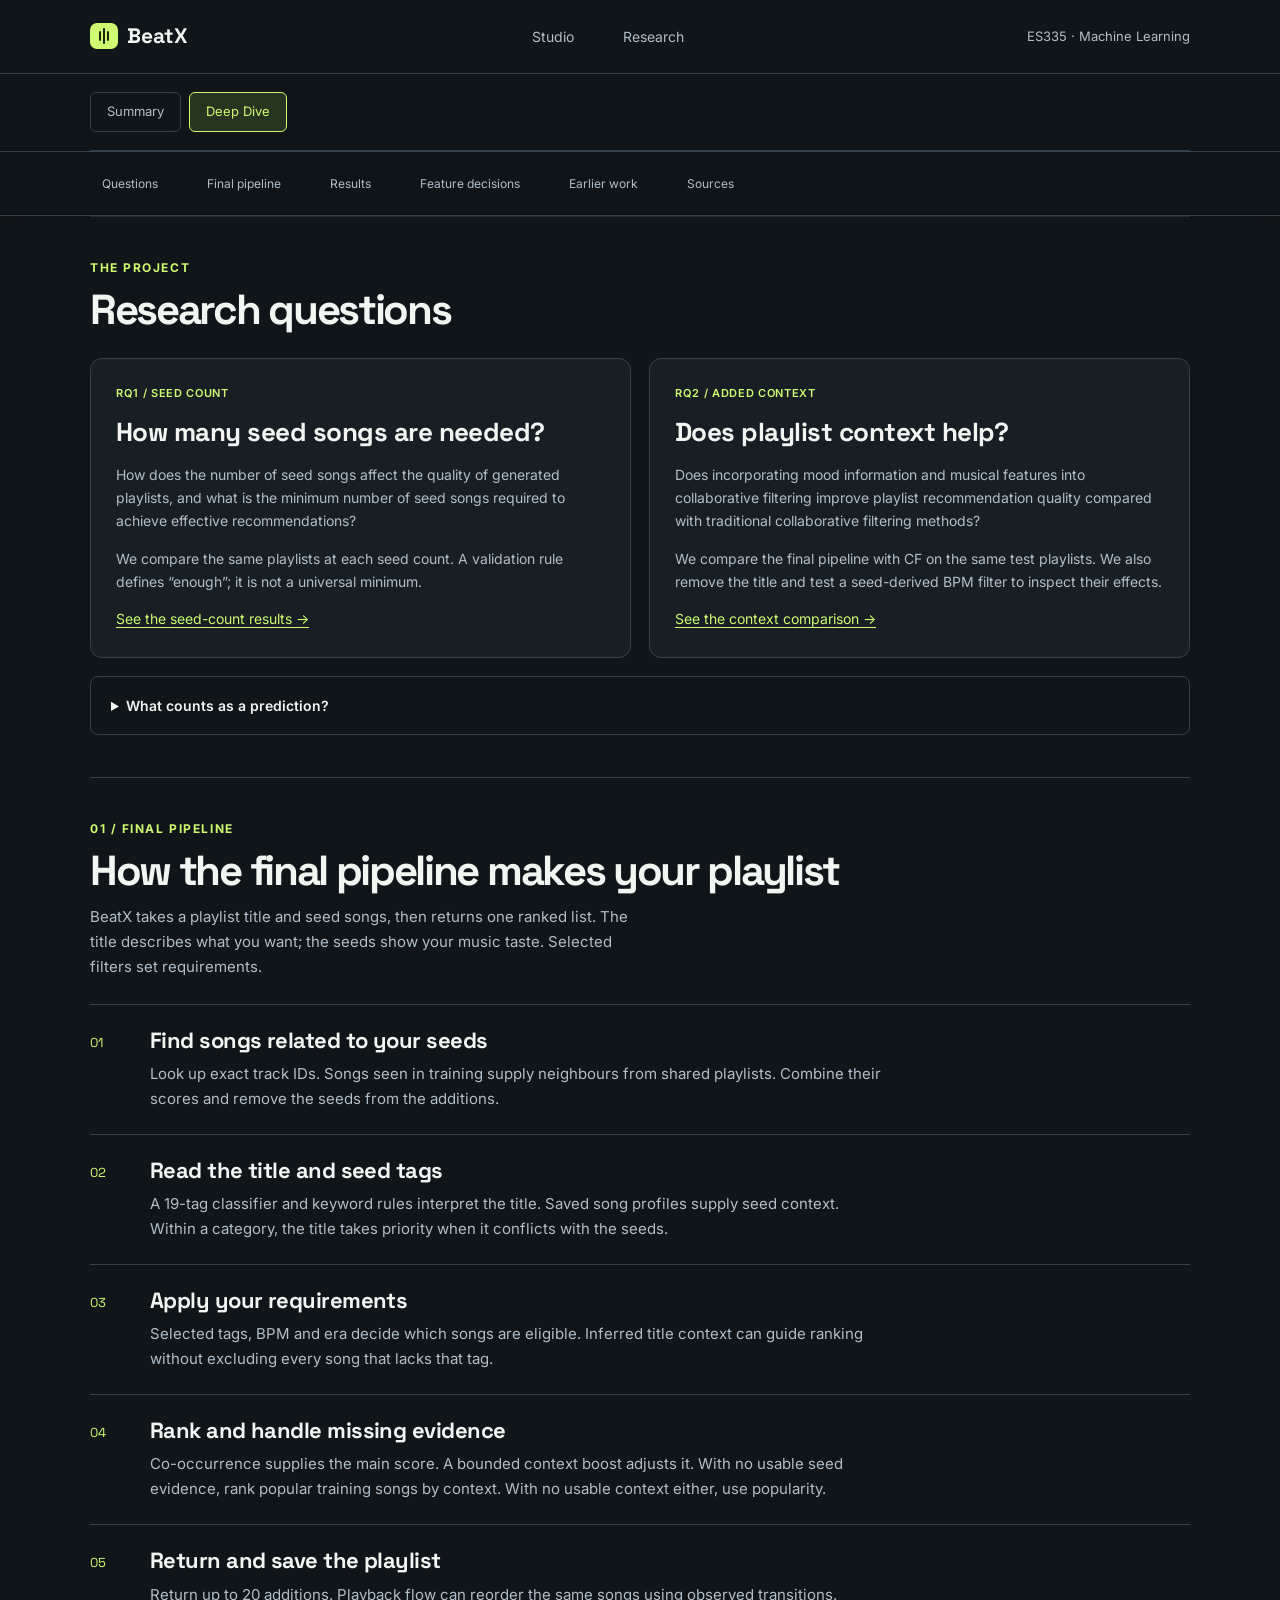
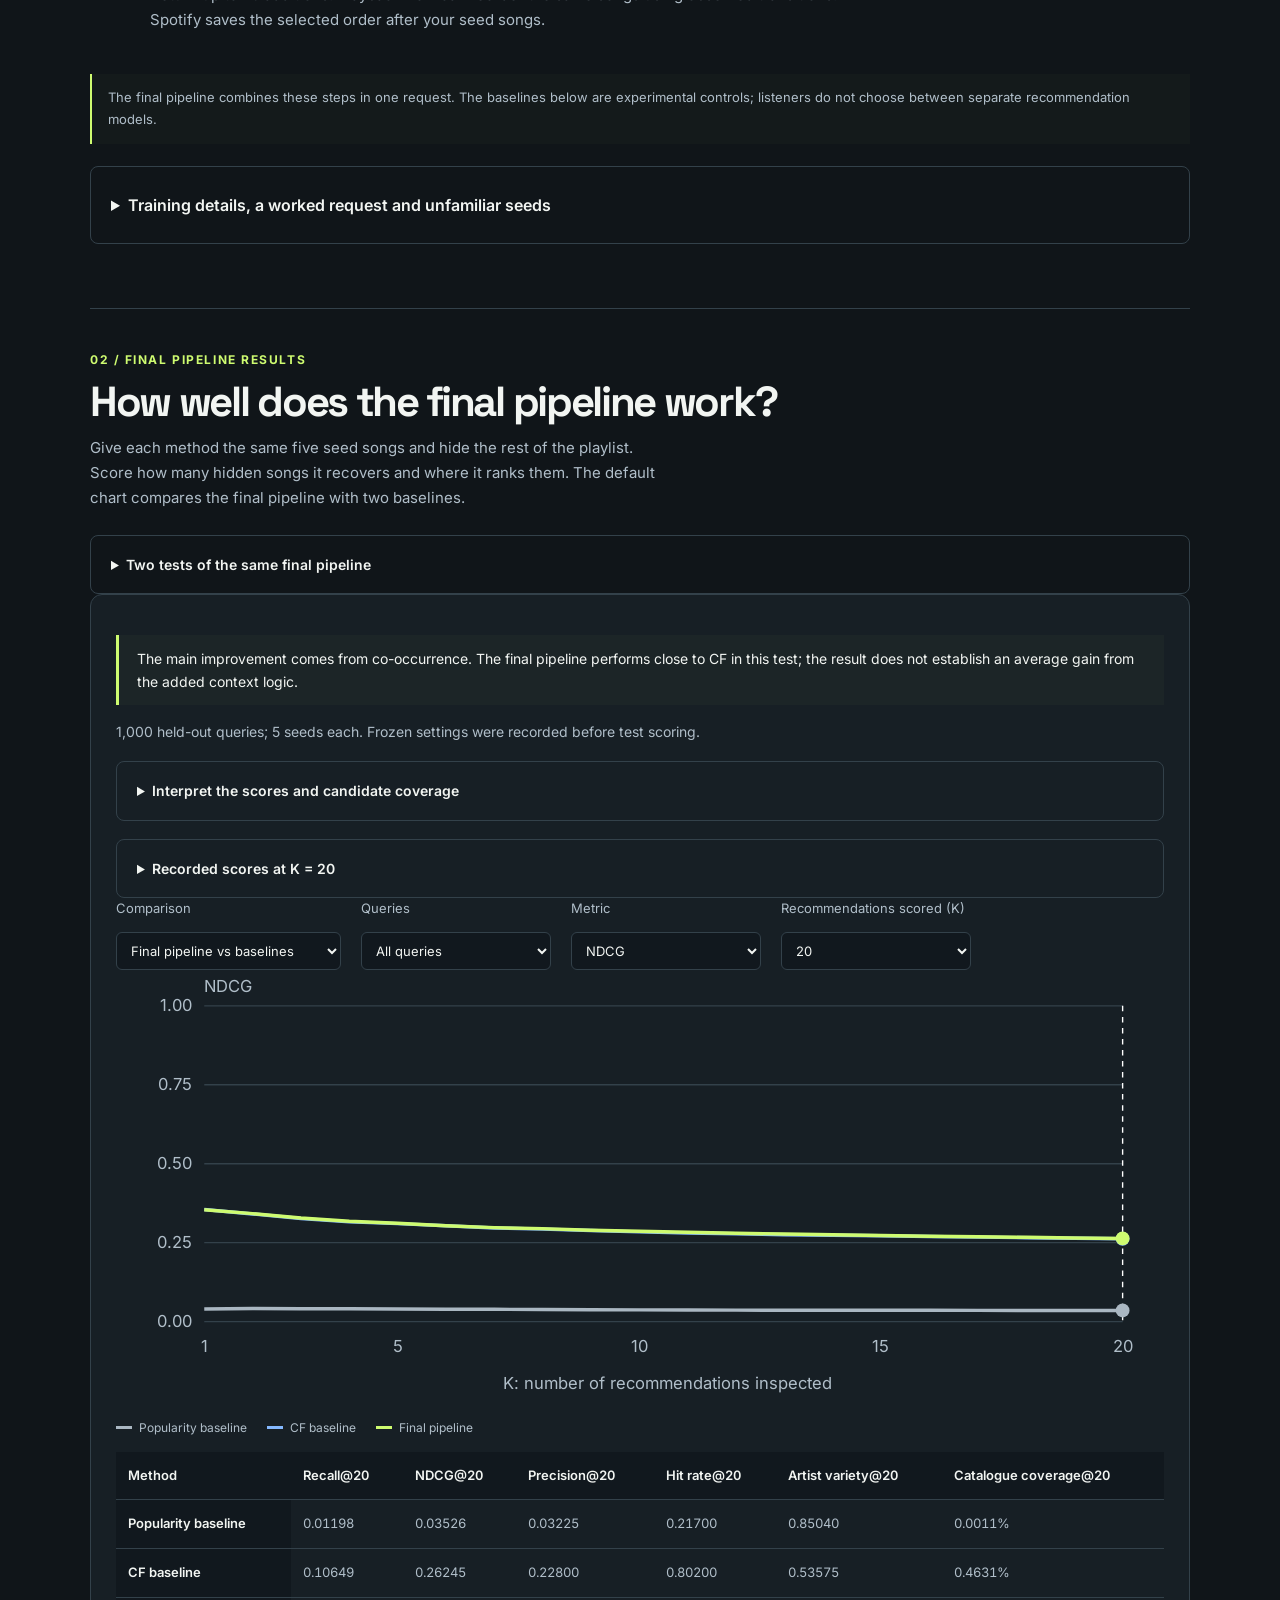
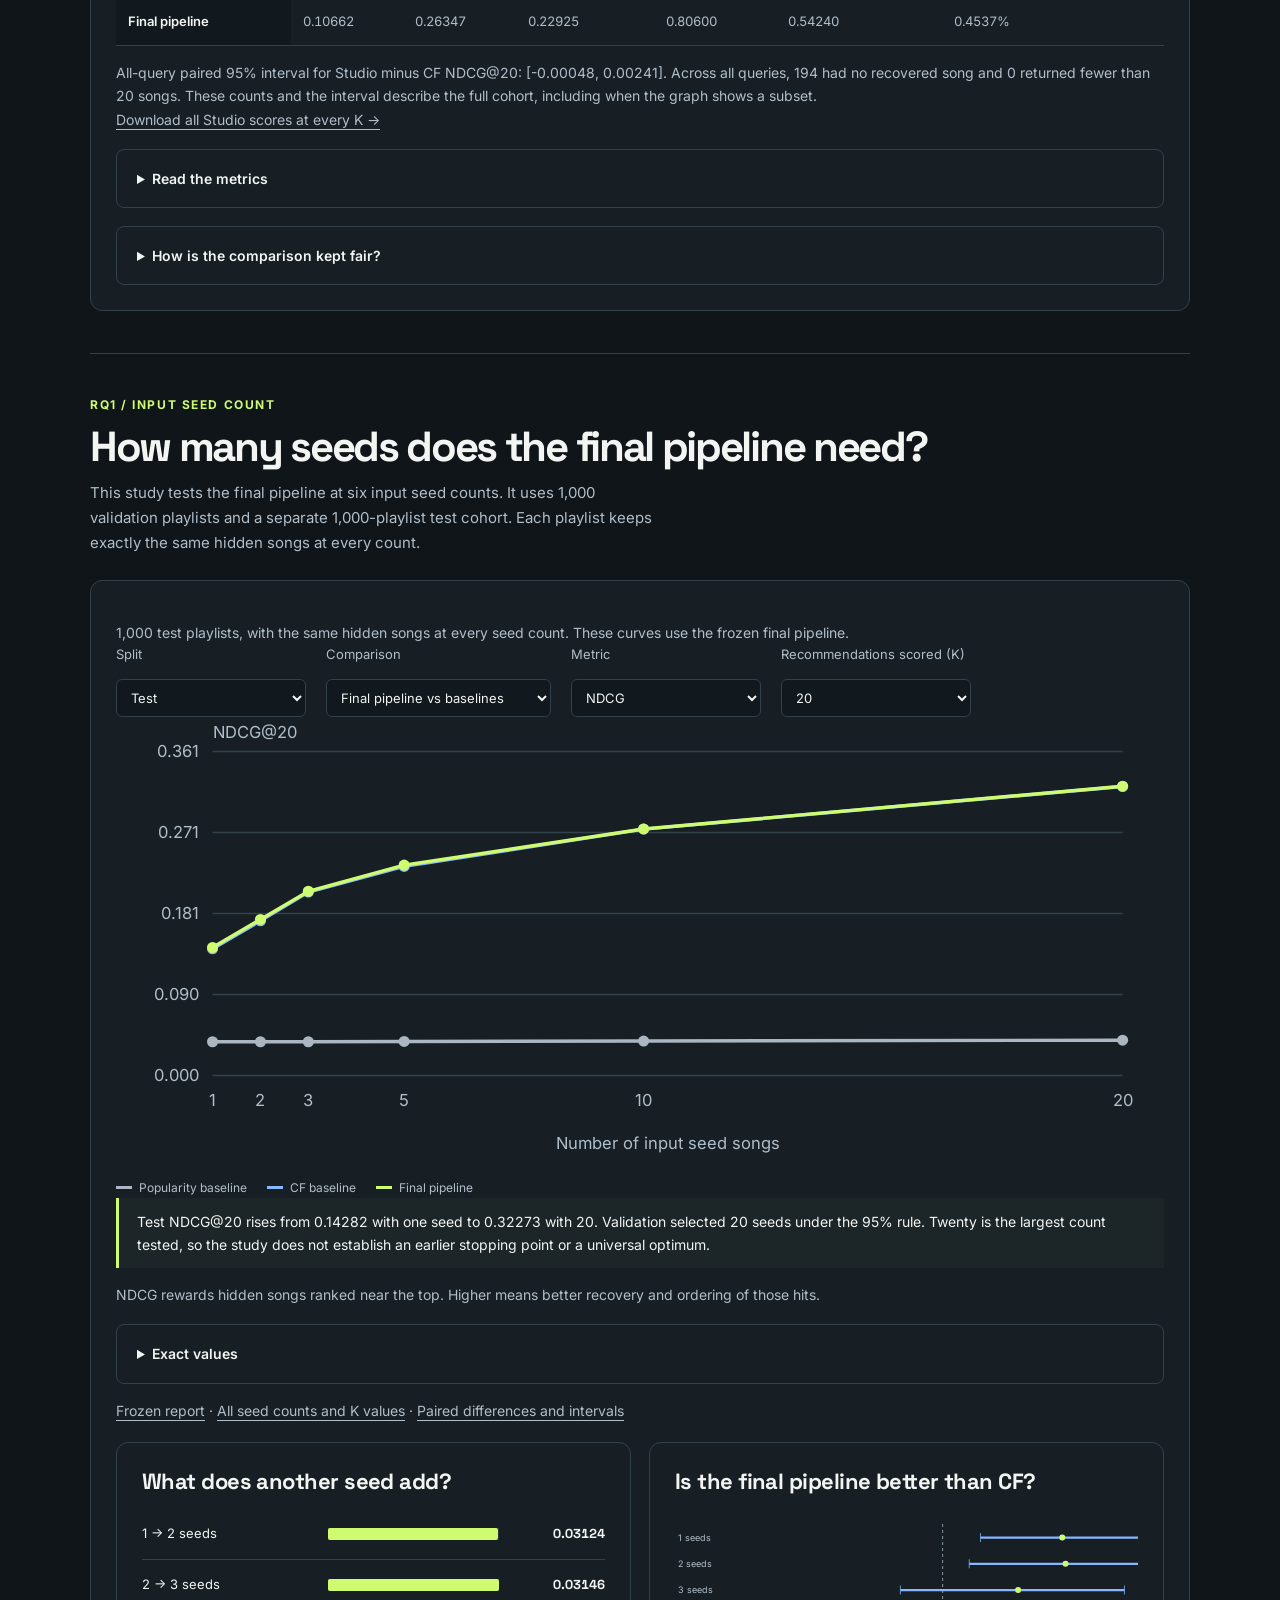
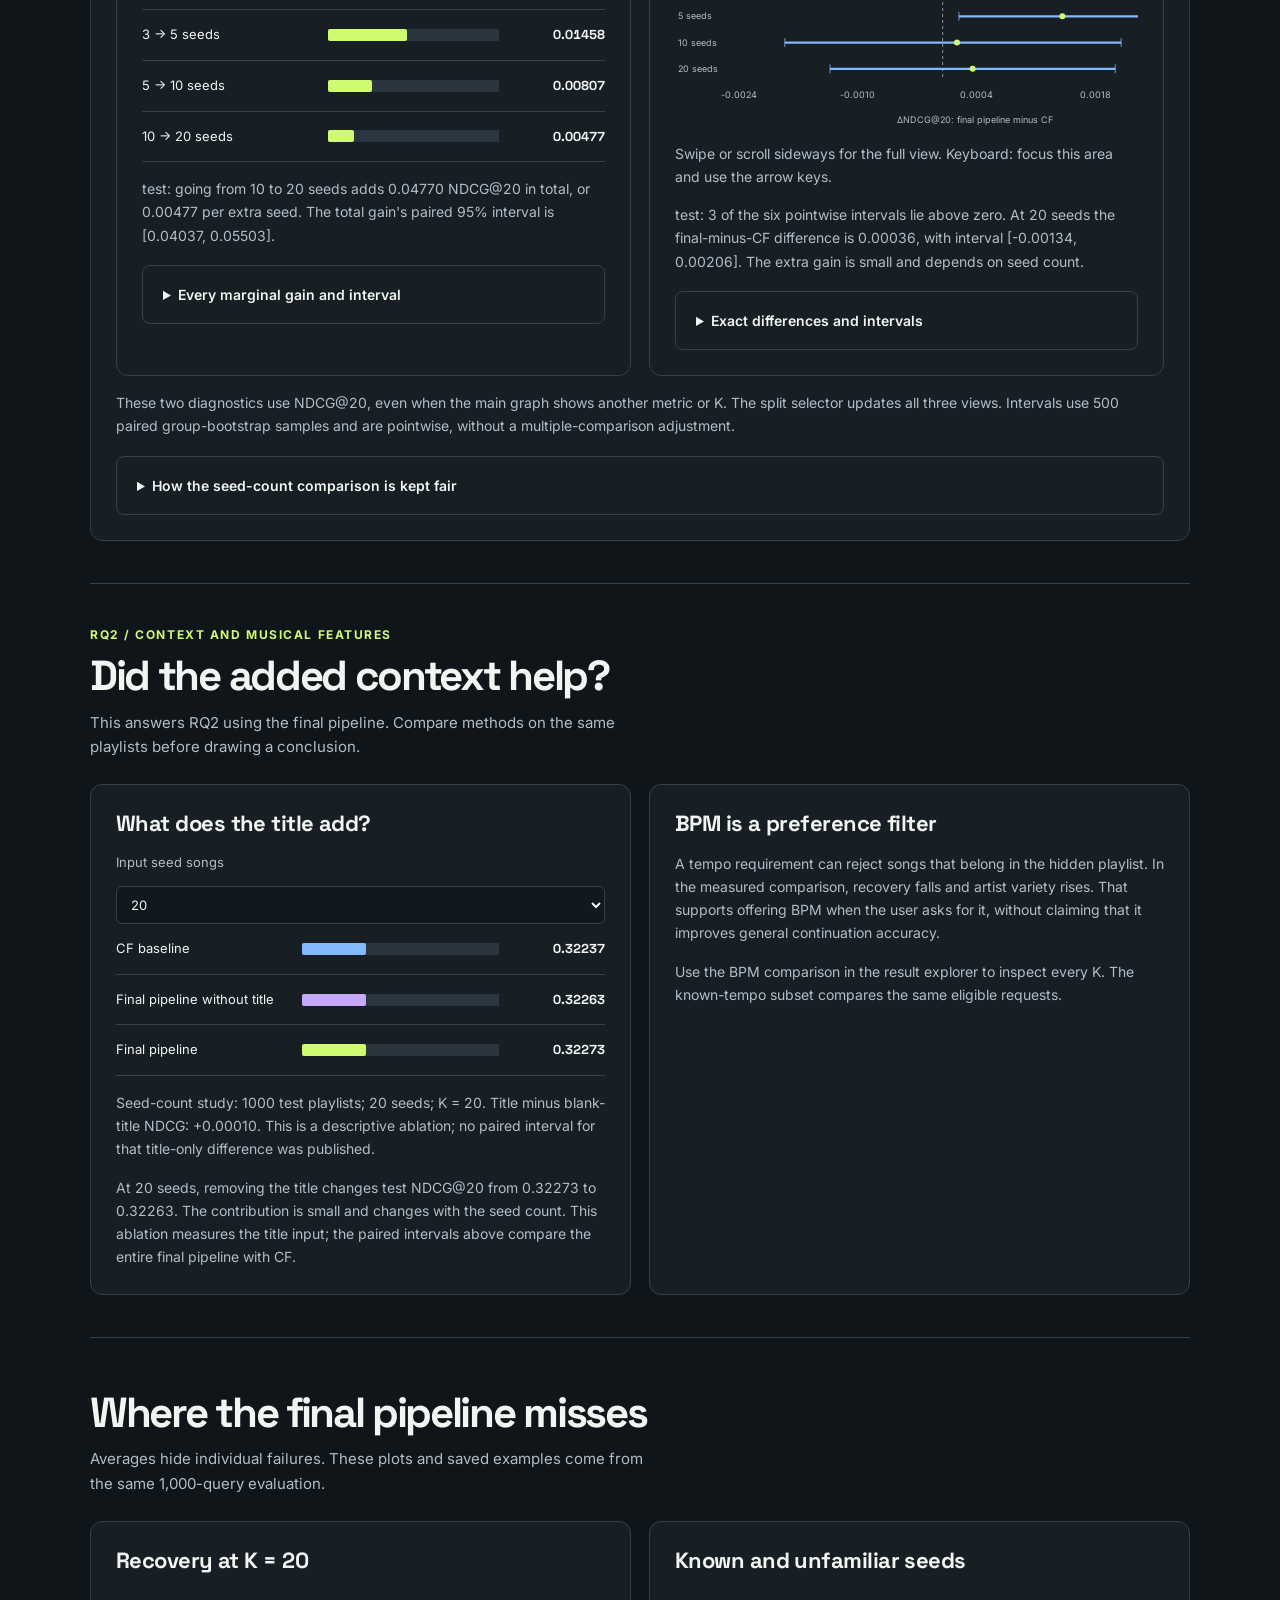
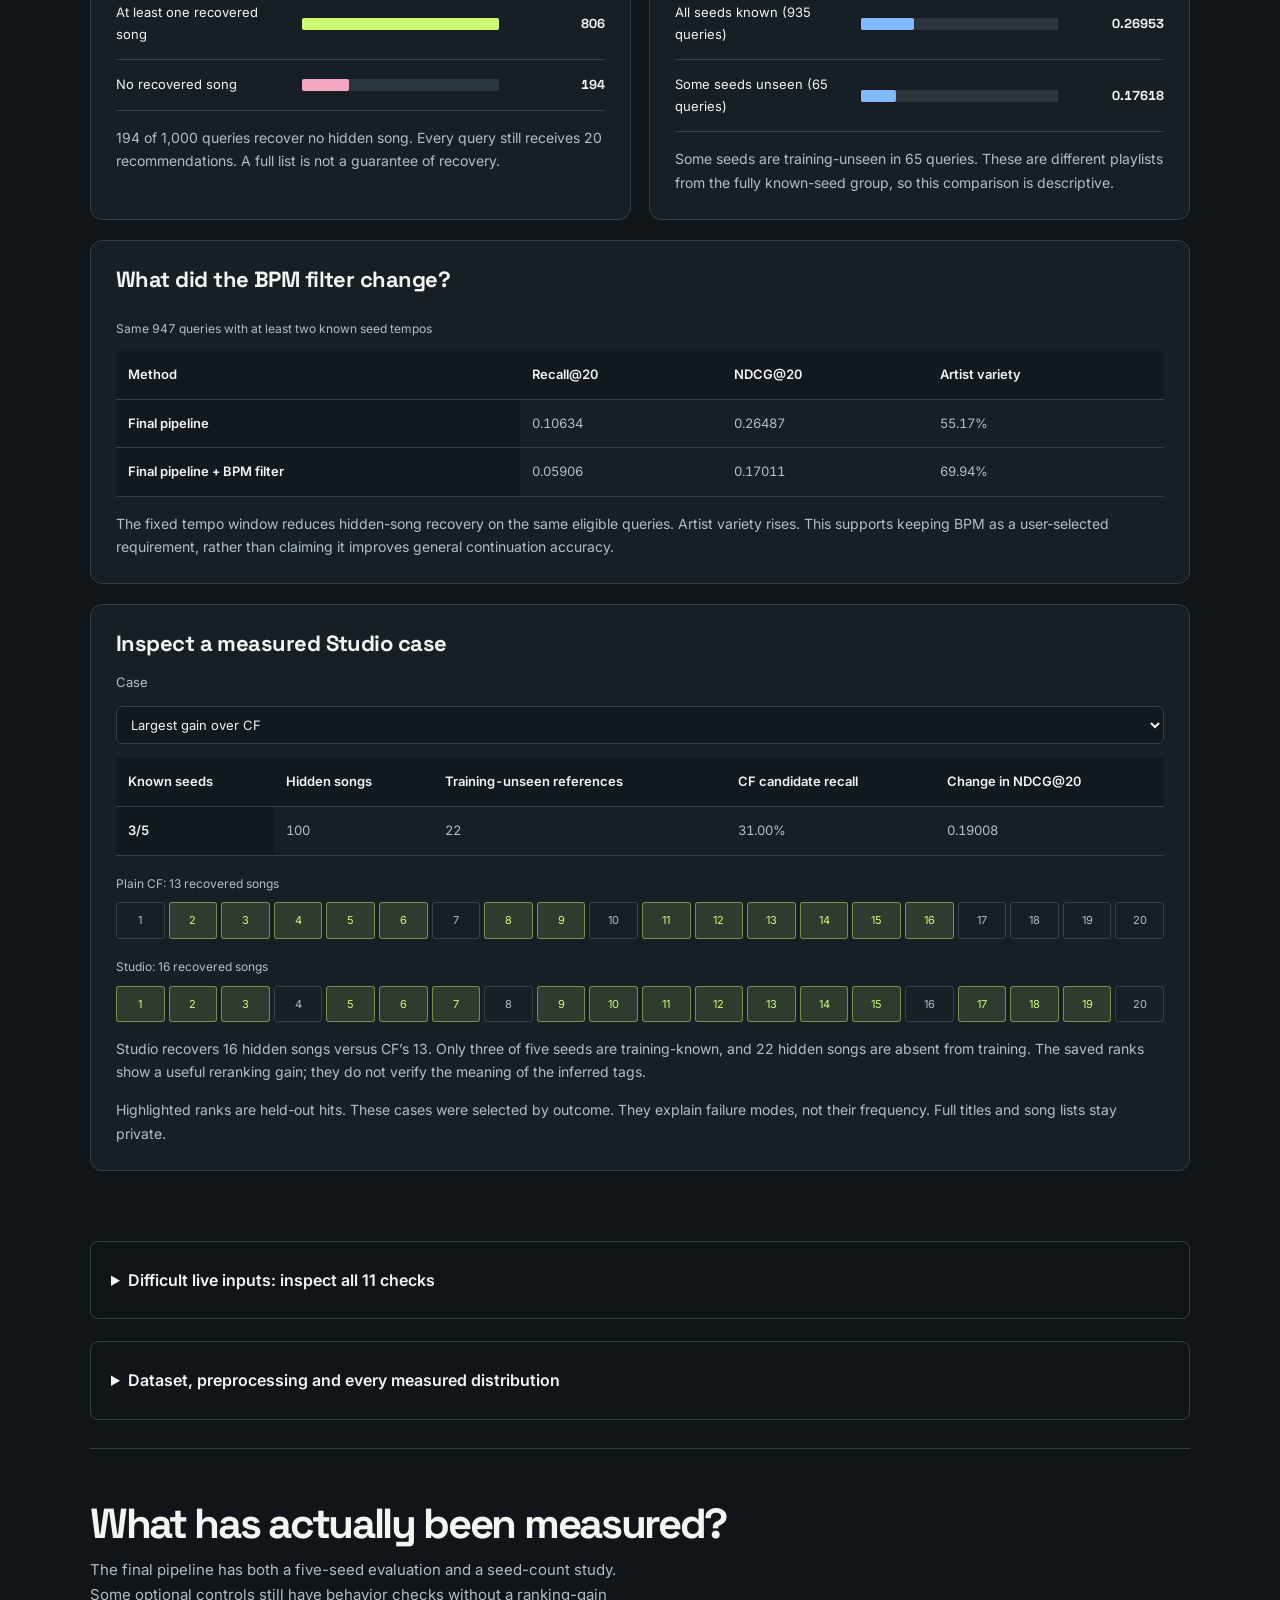
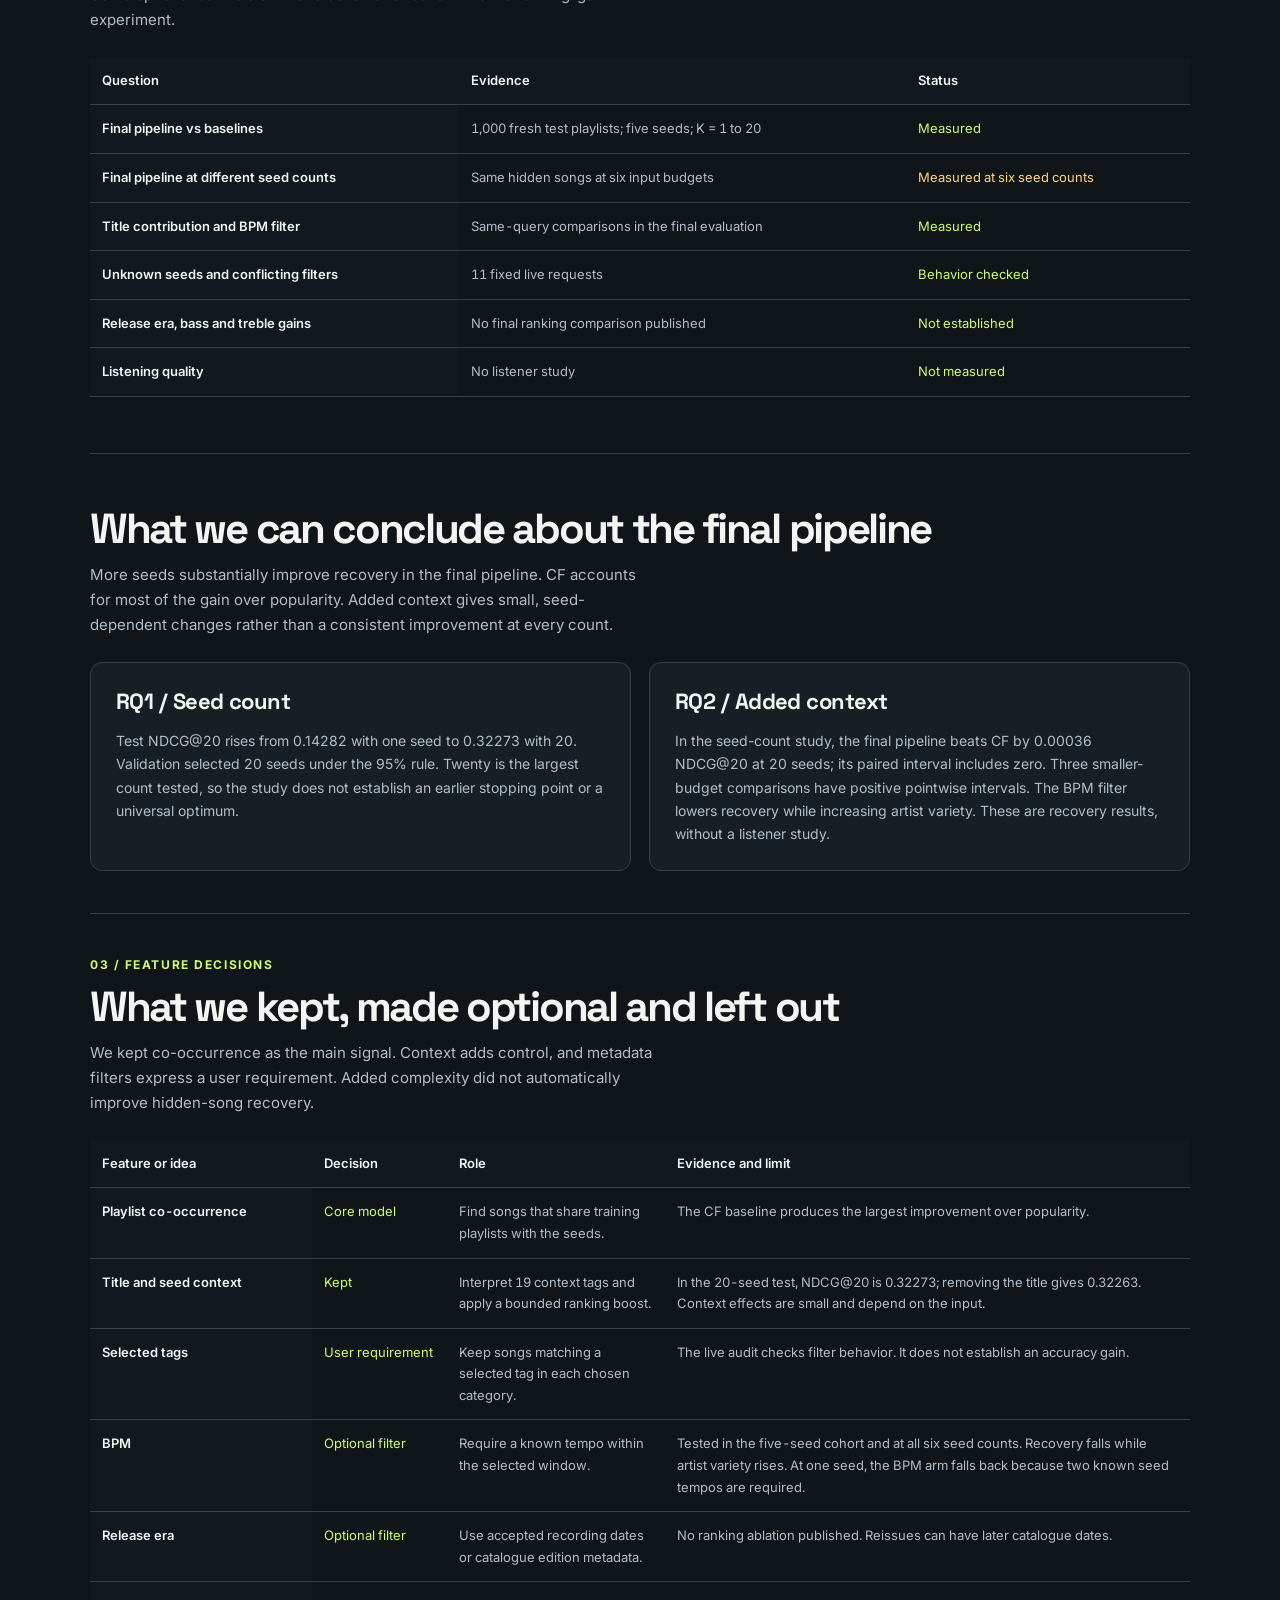
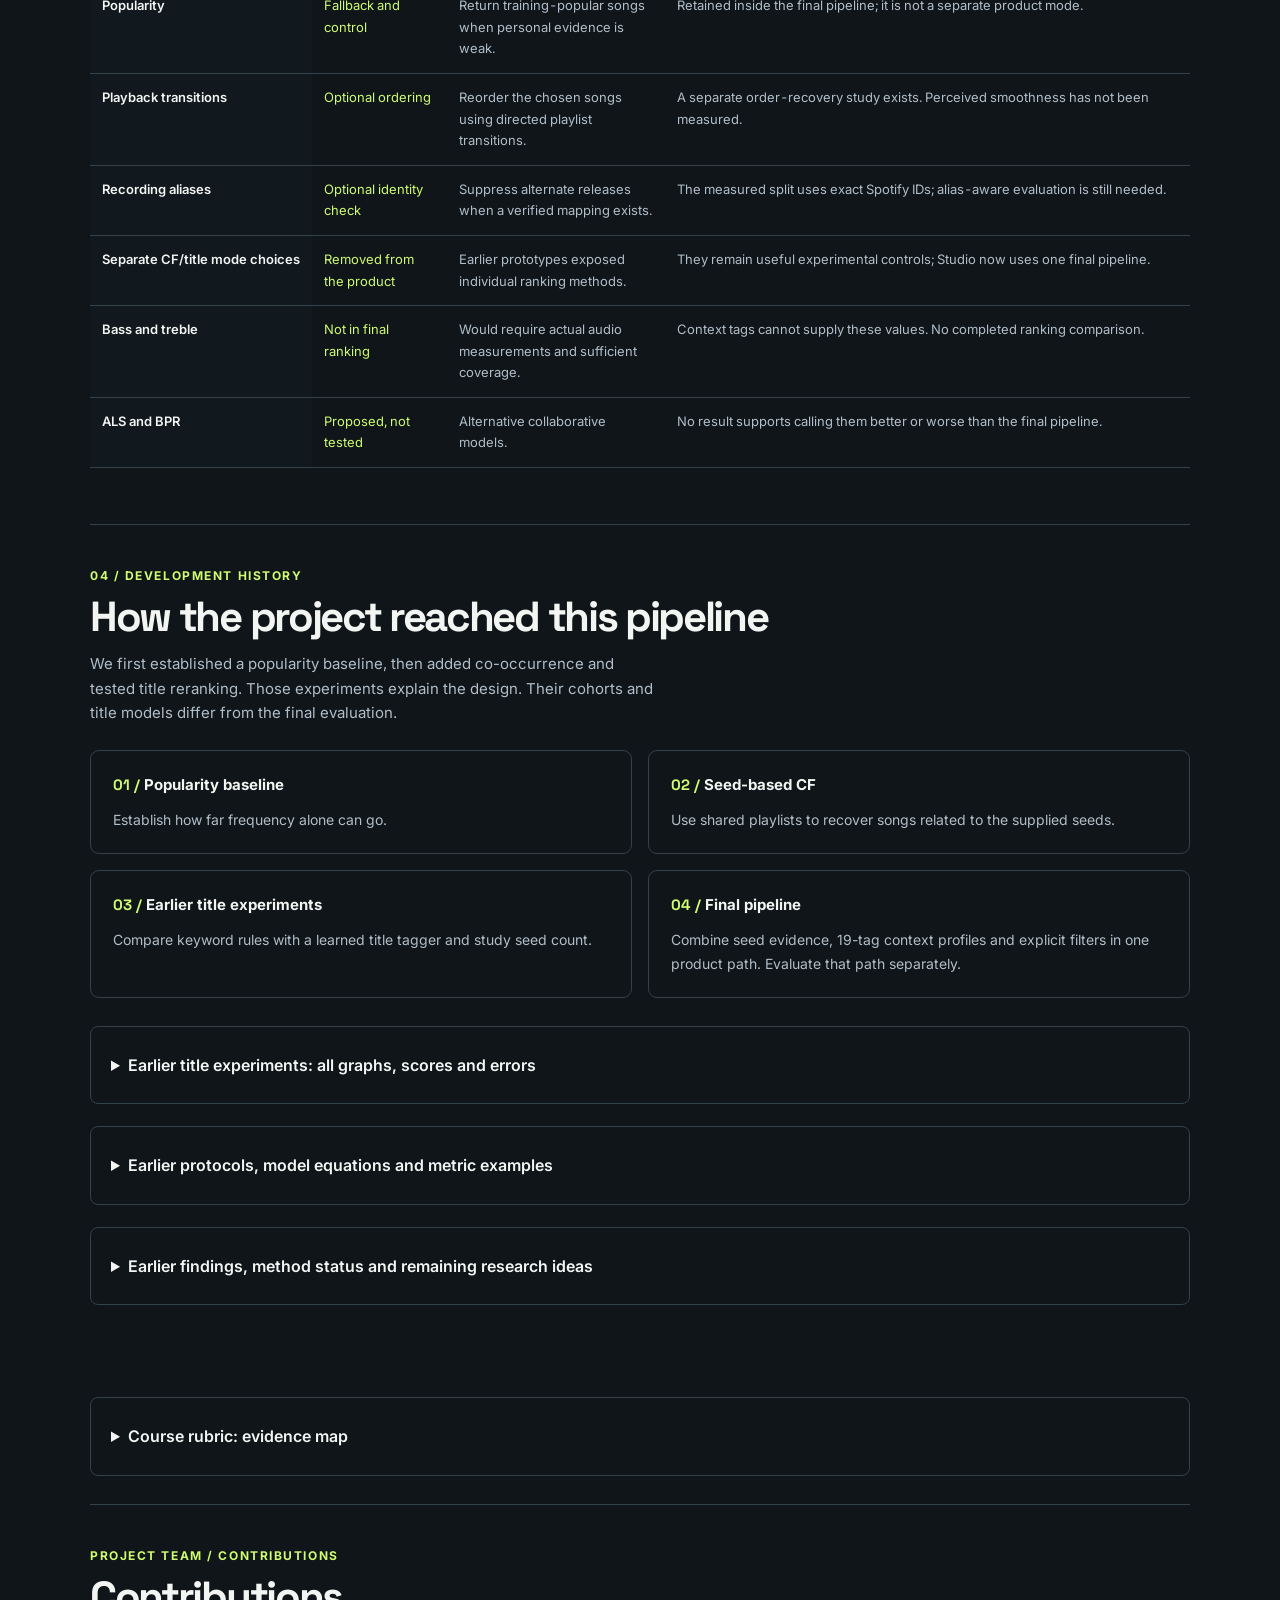
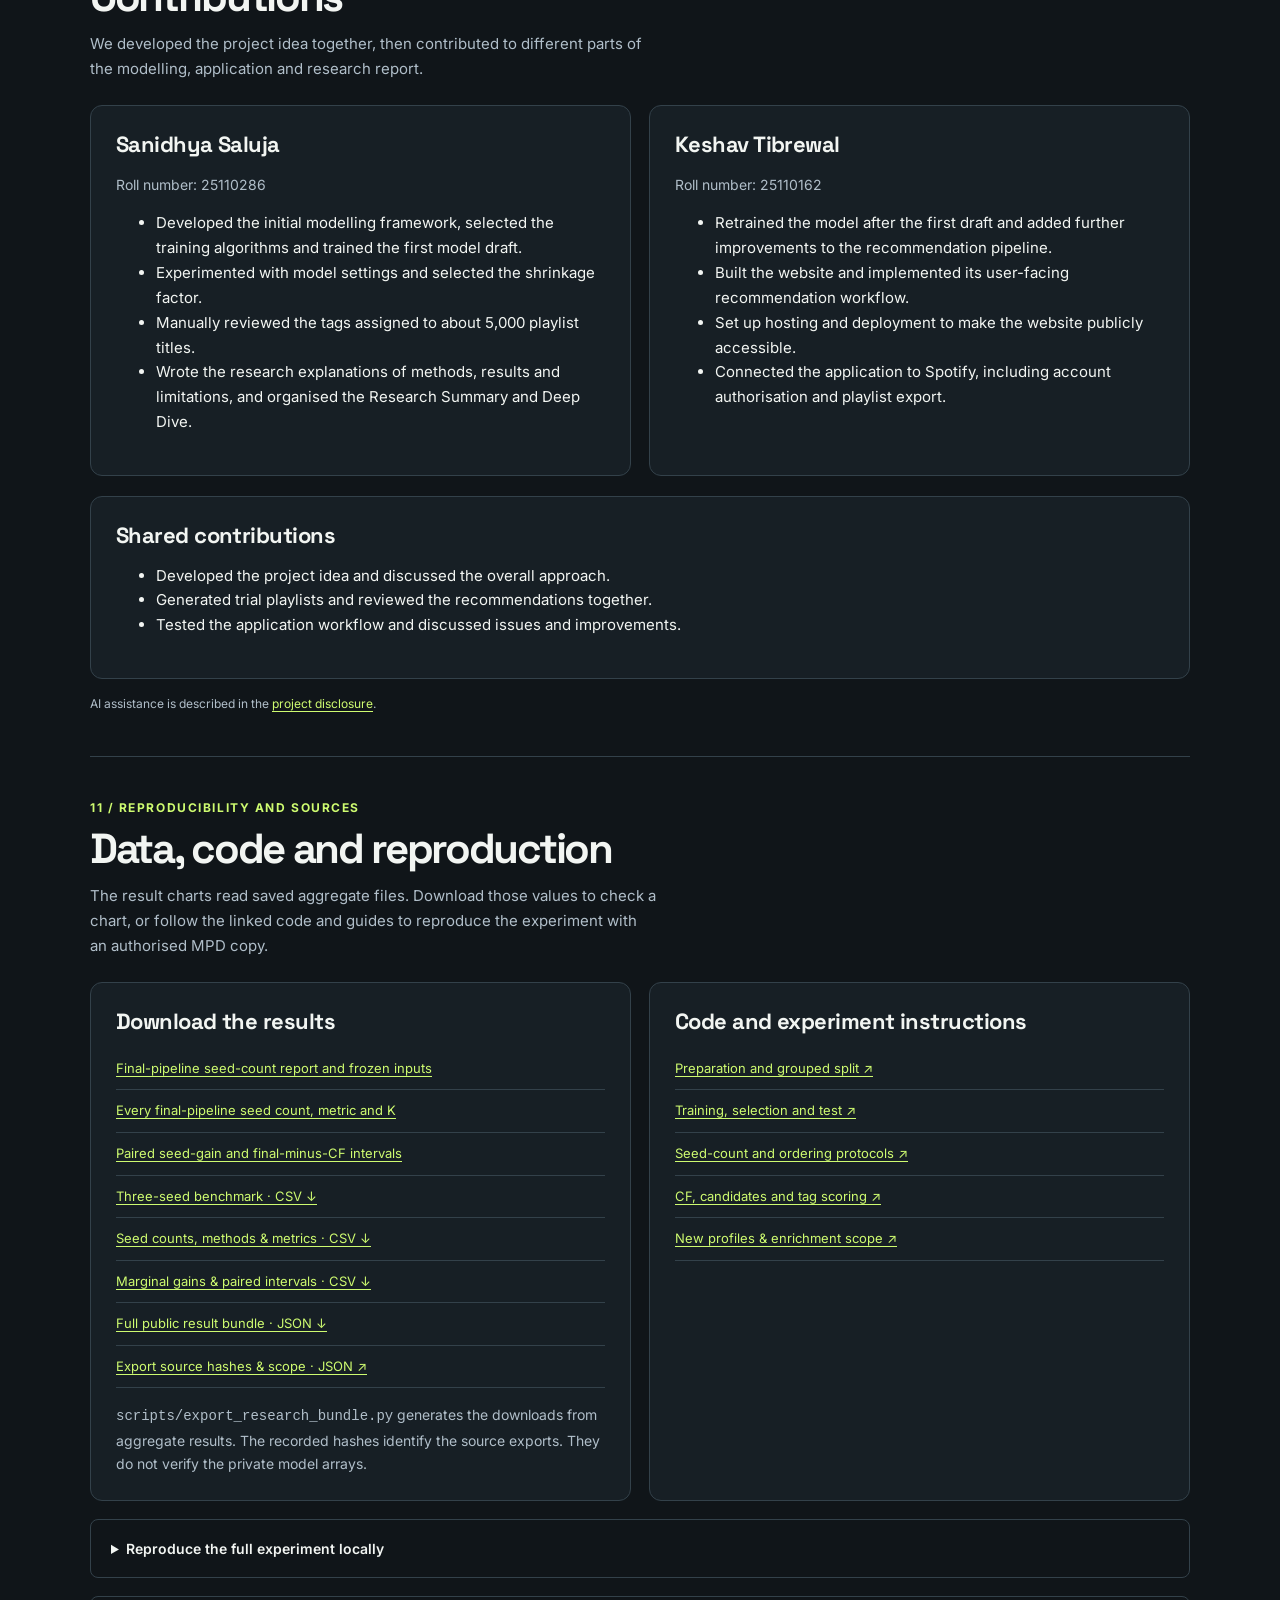
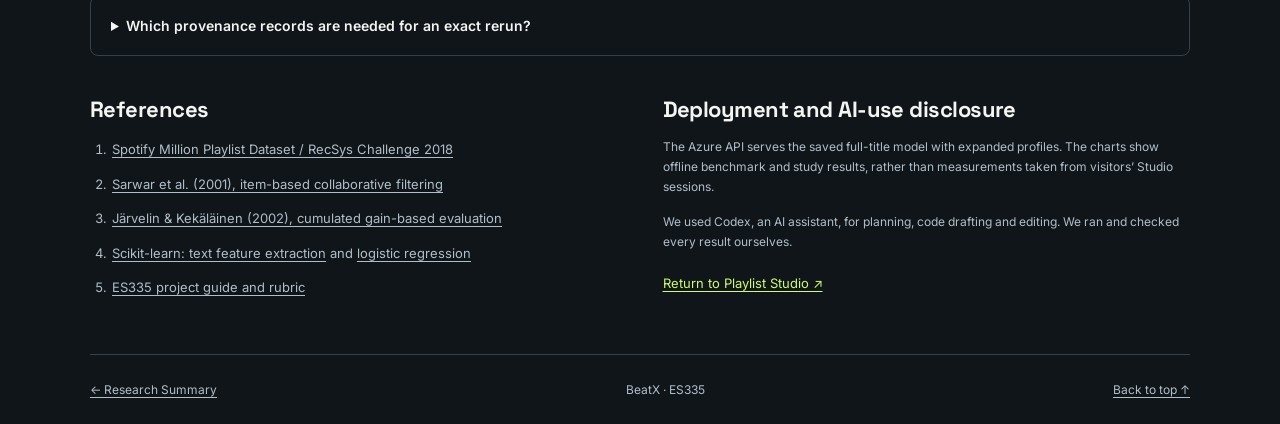
==== commit acc238a3: "Version research assets by content so new metrics load together" ====
--- a/docs/research-deep-dive.html
+++ b/docs/research-deep-dive.html
@@ -9,15 +9,15 @@
   <link rel="preconnect" href="https://fonts.gstatic.com" crossorigin>
   <link href="https://fonts.googleapis.com/css2?family=Inter:wght@400;500;600;700&amp;family=Space+Grotesk:wght@400;500;600;700&amp;display=swap" rel="stylesheet">
   <link rel="stylesheet" href="styles.css">
-  <link rel="stylesheet" href="research.css?v=final-pipeline">
+  <link rel="stylesheet" href="research.css?v=6154a58116a7">
   <link rel="icon" href="favicon.svg" type="image/svg+xml">
-  <script src="experiment.js?v=full-title" defer></script>
-  <script src="seed_experiment.js" defer></script>
-  <script src="sequence_experiment.js" defer></script>
-  <script src="research.js?v=clear-copy" defer></script>
-  <script src="research_extra_data.js" defer></script>
-  <script src="research_additions.js?v=measured-seeds" defer></script>
-  <script src="studio_seed_study.js?v=measured-seeds" defer></script>
+  <script src="experiment.js?v=e4e7d8b57b43" defer></script>
+  <script src="seed_experiment.js?v=51cb63068c34" defer></script>
+  <script src="sequence_experiment.js?v=bb0004cc1c1c" defer></script>
+  <script src="research.js?v=e92f72730beb" defer></script>
+  <script src="research_extra_data.js?v=e9fc4b50746a" defer></script>
+  <script src="research_additions.js?v=ca9987bf6fd5" defer></script>
+  <script src="studio_seed_study.js?v=cf447bf8533f" defer></script>
 </head>
 <body data-page="research">
   <a class="skip" href="#main">Skip to content</a>
